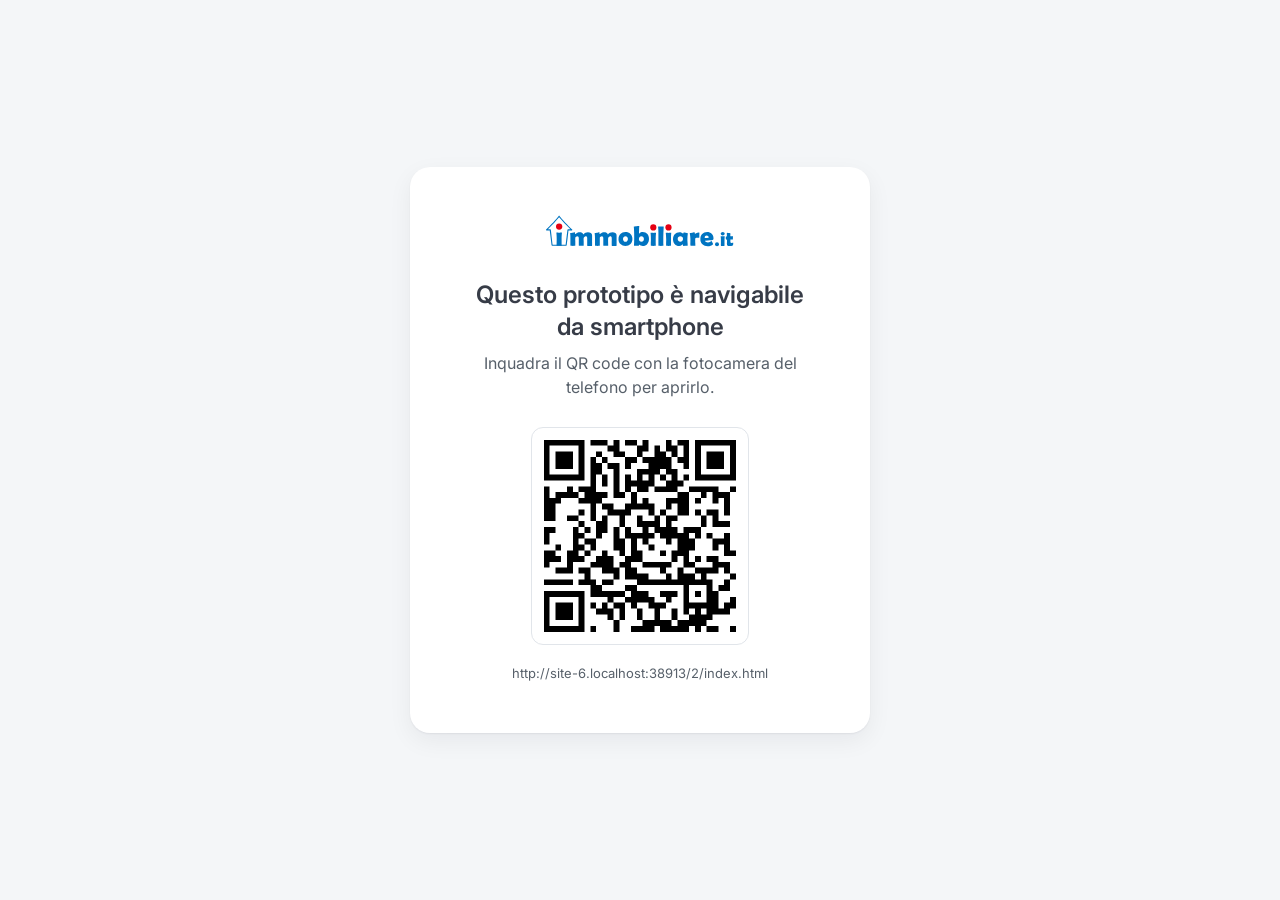
==== 2/index.html @ 8116d3d4 "Add files via upload" ====
<!DOCTYPE html>
<html lang="it">
<head>
<meta charset="utf-8">
<meta name="viewport" content="width=device-width, initial-scale=1, viewport-fit=cover">
<meta name="theme-color" content="#ffffff">
<title>Immobiliare.it · Prototipo entry point Mutui</title>
<link rel="preconnect" href="https://fonts.googleapis.com"><link rel="preconnect" href="https://fonts.gstatic.com" crossorigin>
<link href="https://fonts.googleapis.com/css2?family=Inter:wght@400;500;600&display=swap" rel="stylesheet">
<link rel="stylesheet" href="../style.css">
</head>
<body>

<section class="desktop-only" aria-label="Apri da smartphone">
  <div class="desk-card">
    <img src="../assets/logo.svg" alt="immobiliare.it" class="desk-logo">
    <h1>Questo prototipo è navigabile da smartphone</h1>
    <p>Inquadra il QR code con la fotocamera del telefono per aprirlo.</p>
    <div id="qr" class="qr" aria-hidden="true"></div>
    <p class="desk-url" id="deskUrl"></p>
  </div>
</section>

<div class="app" id="app">
  <header class="site-header">
    <span class="ic24 hd-back"><svg viewBox="0 0 24 24" fill="none"><path fill-rule="evenodd" clip-rule="evenodd" d="M4.234 11.456a.75.75 0 0 0-.001 1.087l6.996 6.747a.75.75 0 1 0 1.042-1.08L6.608 12.75H19.25a.75.75 0 0 0 0-1.5H6.608l5.663-5.46a.75.75 0 1 0-1.042-1.08l-6.995 6.746z" fill="#373C47"/></svg></span>
    <img class="hd-logo" src="../assets/logo.svg" alt="immobiliare.it">
    <span class="hd-avatar"><svg viewBox="0 0 40 40" fill="none"><circle cx="20" cy="20" r="19.5" stroke="#D5D7DD"/><circle cx="20" cy="20" r="16" fill="#fff"/><path fill-rule="evenodd" clip-rule="evenodd" d="M20 3.333C10.567 3.333 3.333 10.567 3.333 20c0 4.35 1.537 8.231 4.118 11.15C10.468 34.566 14.915 36.666 20 36.666c5.07 0 9.503-2.088 12.521-5.483 2.595-2.927 4.145-6.82 4.145-11.183C36.666 10.567 29.433 3.333 20 3.333zM8.7 28.733c2.416-3.452 7.105-5.4 11.3-5.4s8.883 1.946 11.3 5.401c-2.55 3.343-6.594 5.432-11.3 5.432-4.707 0-8.752-2.089-11.3-5.433zm5.066-13.317a6.25 6.25 0 1 1 12.5 0 6.25 6.25 0 0 1-12.5 0z" fill="#9FA5B6"/></svg></span>
  </header>

  <div class="sticky-bar" id="stickyBar" aria-hidden="true">
    <div class="st-info">
      <div class="st-price">€ 250.000</div>
      <div class="st-feat"><span class="ic16"><svg viewBox="0 0 16 16" fill="none"><path fill-rule="evenodd" d="M3.1 2.6C2.6 2.6 2.2 2.8 1.8 3.2C1.5 3.5 1.3 4 1.3 4.5V11.5C1.3 11.7 1.3 11.9 1.4 12.2C1.5 12.4 1.6 12.6 1.8 12.7C2 12.9 2.2 13.1 2.4 13.1C2.6 13.2 2.9 13.3 3.1 13.3H12.8C13 13.3 13.3 13.2 13.5 13.1C13.7 13.1 13.9 12.9 14.1 12.7C14.2 12.6 14.4 12.4 14.5 12.2C14.6 11.9 14.6 11.7 14.6 11.5V7.8C14.6 7.3 14.4 6.8 14.1 6.5C13.7 6.1 13.3 6 12.8 6H11.3V4.5C11.3 4 11.1 3.5 10.7 3.2C10.4 2.8 9.9 2.6 9.4 2.6H3.1ZM2.3 4.5C2.3 4 2.7 3.6 3.1 3.6H9.4C9.9 3.6 10.3 4 10.3 4.5V6.5C10.3 6.7 10.5 7 10.8 7H12.8C13.2 7 13.6 7.3 13.6 7.8V11.5C13.6 11.9 13.2 12.3 12.8 12.3H11.3V9.6C11.3 9.5 11.2 9.4 11.1 9.3C11 9.2 10.9 9.1 10.8 9.1C10.7 9.1 10.5 9.2 10.4 9.3C10.3 9.4 10.3 9.5 10.3 9.6V12.3H3.1C2.7 12.3 2.3 11.9 2.3 11.5V4.5Z" fill="#373C47"/></svg></span>5<i></i><span class="ic16"><svg viewBox="0 0 16 16" fill="none"><path fill-rule="evenodd" d="M2 3.8C2 3.3 2.1 2.8 2.5 2.5C2.8 2.1 3.3 2 3.8 2H12.1C12.6 2 13.1 2.1 13.4 2.5C13.8 2.8 14 3.3 14 3.8V12.1C14 12.6 13.8 13.1 13.4 13.4C13.1 13.8 12.6 14 12.1 14H3.8C3.3 14 2.8 13.8 2.5 13.4C2.1 13.1 2 12.6 2 12.1V3.8ZM3.8 3C3.3 3 3 3.3 3 3.8V12.1C3 12.6 3.3 13 3.8 13H12.1C12.6 13 13 12.6 13 12.1V3.8C13 3.3 12.6 3 12.1 3H3.8ZM5 5.7V6.5C5 6.6 4.9 6.7 4.8 6.8C4.7 6.9 4.6 7 4.5 7C4.3 7 4.2 6.9 4.1 6.8C4 6.7 4 6.6 4 6.5V4.5C4 4.3 4 4.2 4.1 4.1C4.2 4 4.3 4 4.5 4H6.4C6.6 4 6.7 4 6.8 4.1C6.9 4.2 6.9 4.3 6.9 4.5C6.9 4.6 6.9 4.7 6.8 4.8C6.7 4.9 6.6 5 6.4 5H5.7L7.3 6.6C7.4 6.7 7.4 6.8 7.4 6.9C7.4 7.1 7.4 7.2 7.3 7.3C7.2 7.4 7.1 7.4 6.9 7.4C6.8 7.4 6.7 7.4 6.6 7.3L5 5.7ZM11 9.5V10.2L9.3 8.6L8.9 8.4L8.6 8.6L8.4 8.9L8.6 9.3L10.2 11H9.5C9.3 11 9.2 11 9.1 11.1C9 11.2 9 11.3 9 11.5C9 11.6 9 11.7 9.1 11.8C9.2 11.9 9.3 12 9.5 12H11.5C11.6 12 11.7 11.9 11.8 11.8C11.9 11.7 12 11.6 12 11.5V9.5C12 9.3 11.9 9.2 11.8 9.1C11.7 9 11.6 9 11.5 9C11.3 9 11.2 9 11.1 9.1C11 9.2 11 9.3 11 9.5Z" fill="#373C47"/></svg></span>140 m²</div>
    </div>
    <div class="sb-icons"><span class="ic24"><svg viewBox="0 0 24 24" fill="none"><path fill-rule="evenodd" clip-rule="evenodd" d="M17.769 2.404a1.75 1.75 0 0 1 2.46.015l1.352 1.352a1.75 1.75 0 0 1 .015 2.46l-9.81 10.043a.75.75 0 0 1-.536.226h-3a.75.75 0 0 1-.75-.75v-3a.75.75 0 0 1 .226-.537l10.043-9.809zm1.4 1.075a.25.25 0 0 0-.352-.002l-.647.632 1.72 1.721.633-.647a.25.25 0 0 0-.002-.352l-1.352-1.352zm-.326 3.424l-1.746-1.746L9 13.066V15h1.934l7.909-8.097z" fill="#0074C1"/><path d="M5.75 4.5c-.69 0-1.25.56-1.25 1.25v12.5c0 .69.56 1.25 1.25 1.25h12.5c.69 0 1.25-.56 1.25-1.25v-6.5a.75.75 0 0 1 1.5 0v6.5A2.75 2.75 0 0 1 18.25 21H5.75A2.75 2.75 0 0 1 3 18.25V5.75A2.75 2.75 0 0 1 5.75 3h6.5a.75.75 0 0 1 0 1.5h-6.5z" fill="#0074C1"/></svg></span><span class="ic24"><svg viewBox="0 0 24 24" fill="none"><path d="M12.53 2.22a.75.75 0 0 0-1.06 0l-2.25 2.25a.75.75 0 0 0 1.06 1.06l.97-.97v10.69a.75.75 0 0 0 1.5 0V4.56l.97.97a.75.75 0 1 0 1.06-1.06l-2.25-2.25z" fill="#0074C1"/><path d="M5.5 10.25c0-.69.56-1.25 1.25-1.25h1.5a.75.75 0 0 0 0-1.5h-1.5A2.75 2.75 0 0 0 4 10.25v9A2.75 2.75 0 0 0 6.75 22h10.5A2.75 2.75 0 0 0 20 19.25v-9a2.75 2.75 0 0 0-2.75-2.75h-1.5a.75.75 0 0 0 0 1.5h1.5c.69 0 1.25.56 1.25 1.25v9c0 .69-.56 1.25-1.25 1.25H6.75c-.69 0-1.25-.56-1.25-1.25v-9z" fill="#0074C1"/></svg></span><span class="ic24"><svg viewBox="0 0 24 24" fill="none"><path d="M8.25 2a.75.75 0 0 0 0 1.5h7.5a.75.75 0 0 0 0-1.5h-7.5zm1.184 6.003a.75.75 0 0 1 .813.681l.75 8.5a.75.75 0 1 1-1.494.132l-.75-8.5a.75.75 0 0 1 .681-.813zm4.069.681a.75.75 0 1 1 1.494.132l-.75 8.5a.75.75 0 0 1-1.494-.132l.75-8.5z" fill="#0074C1"/><path fill-rule="evenodd" clip-rule="evenodd" d="M3 5.25a.75.75 0 0 1 .75-.75h16.5a.75.75 0 0 1 0 1.5h-1.071l-1.253 12.524A2.75 2.75 0 0 1 15.19 21H8.81a2.75 2.75 0 0 1-2.736-2.476L4.82 6H3.75A.75.75 0 0 1 3 5.25zM6.329 6H17.67l-1.237 12.374a1.25 1.25 0 0 1-1.243 1.126H8.81a1.25 1.25 0 0 1-1.244-1.126L6.329 6z" fill="#0074C1"/></svg></span><span class="ic24"><svg viewBox="0 0 24 24" fill="none"><path fill-rule="evenodd" clip-rule="evenodd" d="M15.74 2.61c1.974-.45 4.173.112 5.497 2.244 1.623 2.614 1.198 9.608-8.81 16.513a.75.75 0 0 1-.855 0C1.59 14.478 1.142 7.502 2.751 4.873c1.188-2.168 3.416-2.707 5.4-2.264 1.48.33 2.923 1.22 3.844 2.487.894-1.26 2.284-2.153 3.745-2.486zM12 19.834c9.322-6.617 8.929-12.634 7.963-14.19-.93-1.497-2.43-1.906-3.89-1.573-1.5.34-2.86 1.449-3.366 2.867a.75.75 0 0 1-1.413 0c-.5-1.404-1.921-2.521-3.47-2.866-1.517-.339-2.98.088-3.765 1.535l-.022.038C3.07 7.2 2.678 13.218 12 19.836" fill="#E50013"/></svg></span></div>
  </div>

  <main class="page" id="page"><div class="cat"><div class="c10"><div id="GALLERY" class="gal-mount"><div class="gallery" id="gallery">
  <div class="g-track" id="gTrack">
    <div class="g-slide promo" data-i="5"><img src="../assets/2-3.jpg" alt=""></div>
    <div class="g-slide" data-i="0"><img src="../assets/1.jpg" alt="Foto 1"></div>
    <div class="g-slide" data-i="1"><img src="../assets/2.jpg" alt="Foto 2"></div>
    <div class="g-slide" data-i="2"><img src="../assets/1-1.jpg" alt="Foto 3"></div>
    <div class="g-slide" data-i="3"><img src="../assets/2-1.jpg" alt="Foto 4"></div>
    <div class="g-slide" data-i="4"><img src="../assets/2-2.jpg" alt="Foto 5"></div>
    <div class="g-slide promo" data-i="5"><img src="../assets/2-3.jpg" alt="Mutuo">
      <div class="promo-card"><span class="pc-top"><span class="ic24"><svg viewBox="0 0 16 16" fill="none" stroke="#fff" stroke-width="1.3" stroke-linecap="round" stroke-linejoin="round"><path d="M12 1.3H4C3.2 1.3 2.6 1.9 2.6 2.6V13.3C2.6 14 3.2 14.6 4 14.6H12C12.7 14.6 13.3 14 13.3 13.3V2.6C13.3 1.9 12.7 1.3 12 1.3Z"/><path d="M5.3 4H10.6M10.6 9.3V11.9M10.6 6.6H10.6M8 6.6H8M5.3 6.6H5.3M8 9.3H8M5.3 9.3H5.3M8 12H8M5.3 12H5.3"/></svg></span>Mutuo</span><strong>848€/mese</strong><small>Con il 20% di anticipo</small><a class="pc-btn" href="#" data-link>Approfondisci</a></div></div>
    <div class="g-slide" data-i="0"><img src="../assets/1.jpg" alt=""></div>
  </div>
</div>
<div class="g-overlay" id="gOverlay">
  <div class="g-count">
    <button class="ic24" id="gPrev" aria-label="Foto precedente"><svg viewBox="0 0 24 24" fill="none"><path d="M15.53 18.53a.75.75 0 0 0 0-1.06L10.06 12l5.47-5.47a.75.75 0 0 0-1.06-1.06l-6 6a.75.75 0 0 0 0 1.06l6 6a.75.75 0 0 0 1.06 0z" fill="#fff"/></svg></button>
    <span id="gCount">1 di 5</span>
    <button class="ic24" id="gNext" aria-label="Foto successiva"><svg viewBox="0 0 24 24" fill="none"><path d="M8.47 18.53a.75.75 0 0 1 0-1.06L13.94 12 8.47 6.53a.75.75 0 0 1 1.06-1.06l6 6a.75.75 0 0 1 0 1.06l-6 6a.75.75 0 0 1-1.06 0z" fill="#fff"/></svg></button>
  </div>
  <div class="g-actions"><span class="g-circ"><svg viewBox="0 0 24 24" fill="none"><path fill-rule="evenodd" clip-rule="evenodd" d="M17.769 2.404a1.75 1.75 0 0 1 2.46.015l1.352 1.352a1.75 1.75 0 0 1 .015 2.46l-9.81 10.043a.75.75 0 0 1-.536.226h-3a.75.75 0 0 1-.75-.75v-3a.75.75 0 0 1 .226-.537l10.043-9.809zm1.4 1.075a.25.25 0 0 0-.352-.002l-.647.632 1.72 1.721.633-.647a.25.25 0 0 0-.002-.352l-1.352-1.352zm-.326 3.424l-1.746-1.746L9 13.066V15h1.934l7.909-8.097z" fill="#0074C1"/><path d="M5.75 4.5c-.69 0-1.25.56-1.25 1.25v12.5c0 .69.56 1.25 1.25 1.25h12.5c.69 0 1.25-.56 1.25-1.25v-6.5a.75.75 0 0 1 1.5 0v6.5A2.75 2.75 0 0 1 18.25 21H5.75A2.75 2.75 0 0 1 3 18.25V5.75A2.75 2.75 0 0 1 5.75 3h6.5a.75.75 0 0 1 0 1.5h-6.5z" fill="#0074C1"/></svg></span><span class="g-circ"><svg viewBox="0 0 24 24" fill="none"><path d="M12.53 2.22a.75.75 0 0 0-1.06 0l-2.25 2.25a.75.75 0 0 0 1.06 1.06l.97-.97v10.69a.75.75 0 0 0 1.5 0V4.56l.97.97a.75.75 0 1 0 1.06-1.06l-2.25-2.25z" fill="#0074C1"/><path d="M5.5 10.25c0-.69.56-1.25 1.25-1.25h1.5a.75.75 0 0 0 0-1.5h-1.5A2.75 2.75 0 0 0 4 10.25v9A2.75 2.75 0 0 0 6.75 22h10.5A2.75 2.75 0 0 0 20 19.25v-9a2.75 2.75 0 0 0-2.75-2.75h-1.5a.75.75 0 0 0 0 1.5h1.5c.69 0 1.25.56 1.25 1.25v9c0 .69-.56 1.25-1.25 1.25H6.75c-.69 0-1.25-.56-1.25-1.25v-9z" fill="#0074C1"/></svg></span><span class="g-circ"><svg viewBox="0 0 24 24" fill="none"><path d="M8.25 2a.75.75 0 0 0 0 1.5h7.5a.75.75 0 0 0 0-1.5h-7.5zm1.184 6.003a.75.75 0 0 1 .813.681l.75 8.5a.75.75 0 1 1-1.494.132l-.75-8.5a.75.75 0 0 1 .681-.813zm4.069.681a.75.75 0 1 1 1.494.132l-.75 8.5a.75.75 0 0 1-1.494-.132l.75-8.5z" fill="#0074C1"/><path fill-rule="evenodd" clip-rule="evenodd" d="M3 5.25a.75.75 0 0 1 .75-.75h16.5a.75.75 0 0 1 0 1.5h-1.071l-1.253 12.524A2.75 2.75 0 0 1 15.19 21H8.81a2.75 2.75 0 0 1-2.736-2.476L4.82 6H3.75A.75.75 0 0 1 3 5.25zM6.329 6H17.67l-1.237 12.374a1.25 1.25 0 0 1-1.243 1.126H8.81a1.25 1.25 0 0 1-1.244-1.126L6.329 6z" fill="#0074C1"/></svg></span><span class="g-circ"><svg viewBox="0 0 24 24" fill="none"><path fill-rule="evenodd" clip-rule="evenodd" d="M15.74 2.61c1.974-.45 4.173.112 5.497 2.244 1.623 2.614 1.198 9.608-8.81 16.513a.75.75 0 0 1-.855 0C1.59 14.478 1.142 7.502 2.751 4.873c1.188-2.168 3.416-2.707 5.4-2.264 1.48.33 2.923 1.22 3.844 2.487.894-1.26 2.284-2.153 3.745-2.486zM12 19.834c9.322-6.617 8.929-12.634 7.963-14.19-.93-1.497-2.43-1.906-3.89-1.573-1.5.34-2.86 1.449-3.366 2.867a.75.75 0 0 1-1.413 0c-.5-1.404-1.921-2.521-3.47-2.866-1.517-.339-2.98.088-3.765 1.535l-.022.038C3.07 7.2 2.678 13.218 12 19.836" fill="#E50013"/></svg></span></div>
</div>
<div class="g-badges" id="gBadges">
  <button class="g-pill g-vedi" data-open-gallery aria-label="Vedi foto"><span class="ic16"><svg viewBox="0 0 16 16" fill="none"><path d="M5.5 2a.5.5 0 0 0 0 1h6A1.5 1.5 0 0 1 13 4.5v6a.5.5 0 0 0 1 0v-6A2.5 2.5 0 0 0 11.5 2h-6z" fill="#fff"/><path fill-rule="evenodd" clip-rule="evenodd" d="M7.333 7.167a1.5 1.5 0 1 1 3 0 1.5 1.5 0 0 1-3 0zm1.5-.5a.5.5 0 1 0 0 1 .5.5 0 0 0 0-1z" fill="#fff"/><path fill-rule="evenodd" clip-rule="evenodd" d="M3.833 4A1.833 1.833 0 0 0 2 5.833v6.334C2 13.179 2.82 14 3.833 14h6.334C11.179 14 12 13.18 12 12.167V5.833A1.833 1.833 0 0 0 10.167 4H3.833zM3 5.833C3 5.373 3.373 5 3.833 5h6.334c.46 0 .833.373.833.833v5.907l-.636-.89a1.17 1.17 0 0 0-1.774-.147l-.097.096-.683.586a.17.17 0 0 1-.227-.009L5.825 9.618a1.17 1.17 0 0 0-1.65 0L3 10.793V5.833zm.001 6.372a.833.833 0 0 0 .832.795h6.334a.8.8 0 0 0 .422-.115l-1.038-1.454a.17.17 0 0 0-.254-.021l-.11.11-.028.027-.698.598a1.17 1.17 0 0 1-1.584-.061L5.118 10.325a.17.17 0 0 0-.236 0L3.02 12.187l-.019.018z" fill="#fff"/></svg></span>Vedi foto</button>
  <span class="g-pill g-num" id="gNum">1/5</span>
</div>
</div><div class="cf"><i class="c0" data-open-gallery role="button" aria-label="Apri galleria"><svg viewBox="0 0 56 56" fill="none"><path d="M4 11C4 6.5 7.5 3 12 3H44C48.4 3 52 6.5 52 11V43C52 47.4 48.4 51 44 51H12C7.5 51 4 47.4 4 43V11Z" fill="#fff"/><path fill-rule="evenodd" d="M23.6 16.5C23.3 16.5 23.1 16.5 23 16.7C22.8 16.9 22.7 17.1 22.7 17.3C22.7 17.6 22.8 17.8 23 17.9C23.1 18.1 23.3 18.2 23.6 18.2H34.1C34.8 18.2 35.4 18.5 35.9 19C36.4 19.5 36.7 20.1 36.7 20.8V31.3C36.7 31.6 36.8 31.8 37 31.9C37.1 32.1 37.3 32.2 37.6 32.2C37.8 32.2 38 32.1 38.2 31.9C38.4 31.8 38.5 31.6 38.5 31.3V20.8C38.5 19.7 38 18.6 37.2 17.7C36.3 16.9 35.2 16.5 34.1 16.5H23.6Z" fill="#0074C1"/><path fill-rule="evenodd" d="M26.8 25.5C26.8 24.8 27.1 24.1 27.6 23.6C28 23.1 28.7 22.9 29.4 22.9C30.1 22.9 30.8 23.1 31.3 23.6C31.8 24.1 32 24.8 32 25.5C32 26.2 31.8 26.9 31.3 27.3C30.8 27.8 30.1 28.1 29.4 28.1C28.7 28.1 28 27.8 27.6 27.3C27.1 26.9 26.8 26.2 26.8 25.5ZM29.4 24.6C29.2 24.6 29 24.7 28.8 24.9C28.6 25 28.5 25.3 28.5 25.5C28.5 25.7 28.6 25.9 28.8 26.1C29 26.3 29.2 26.4 29.4 26.4C29.6 26.4 29.9 26.3 30 26.1C30.2 25.9 30.3 25.7 30.3 25.5C30.3 25.3 30.2 25 30 24.9C29.9 24.7 29.6 24.6 29.4 24.6Z" fill="#0074C1"/><path fill-rule="evenodd" d="M20.7 20C19.8 20 19 20.3 18.4 20.9C17.8 21.5 17.5 22.3 17.5 23.2V34.2C17.5 35.1 17.8 35.9 18.4 36.5C19 37.1 19.8 37.5 20.7 37.5H31.7C32.6 37.5 33.4 37.1 34 36.5C34.6 35.9 35 35.1 35 34.2V23.2C35 22.7 34.9 22.3 34.7 21.9C34.5 21.5 34.3 21.2 34 20.9C33.7 20.6 33.4 20.4 33 20.2C32.6 20 32.2 20 31.7 20H20.7ZM19.2 23.2C19.2 22.4 19.9 21.7 20.7 21.7H31.7C32.5 21.7 33.2 22.4 33.2 23.2V33.5L32.1 31.9C31.9 31.7 31.7 31.5 31.4 31.3C31.2 31.2 30.9 31.1 30.6 31.1C30.3 31.1 30 31.1 29.7 31.2C29.4 31.3 29.2 31.5 29 31.7L28.8 31.8L27.6 32.9C27.6 32.9 27.5 32.9 27.4 32.9C27.3 32.9 27.3 32.9 27.2 32.9L24.1 29.8C23.8 29.4 23.2 29.2 22.7 29.2C22.2 29.2 21.6 29.4 21.3 29.8L19.2 31.8V23.2ZM19.2 34.3C19.2 34.7 19.4 35 19.7 35.3C19.9 35.6 20.3 35.7 20.7 35.7H31.7C32 35.7 32.3 35.6 32.5 35.5L30.7 33L30.5 32.8C30.4 32.8 30.4 32.8 30.3 32.9L30 33.1L28.8 34.2C28.4 34.5 27.9 34.7 27.3 34.7C26.8 34.7 26.3 34.5 26 34.1L22.9 31L22.7 30.9L22.5 31L19.2 34.3Z" fill="#0074C1"/></svg></i><i class="c0"><svg viewBox="0 0 56 56" fill="none"><path d="M4 11C4 6.5 7.5 3 12 3H44C48.4 3 52 6.5 52 11V43C52 47.4 48.4 51 44 51H12C7.5 51 4 47.4 4 43V11Z" fill="#fff"/><path fill-rule="evenodd" d="M19.5 17.6C18.6 17.6 17.8 18 17.2 18.6C16.6 19.2 16.3 20 16.3 20.8V33.1C16.3 33.5 16.4 33.9 16.5 34.3C16.7 34.7 16.9 35 17.2 35.3C17.5 35.6 17.9 35.9 18.3 36C18.7 36.2 19.1 36.3 19.5 36.3H36.4C36.8 36.3 37.2 36.2 37.6 36C38 35.9 38.4 35.6 38.7 35.3C39 35 39.2 34.7 39.4 34.3C39.5 33.9 39.6 33.5 39.6 33.1V26.7C39.6 25.8 39.3 25 38.7 24.4C38.1 23.8 37.3 23.5 36.4 23.5H33.8V20.8C33.8 20 33.4 19.2 32.8 18.6C32.2 18 31.4 17.6 30.6 17.6H19.5ZM18 20.8C18 20 18.7 19.4 19.5 19.4H30.6C31.4 19.4 32 20 32 20.8V24.3C32 24.8 32.4 25.2 32.9 25.2H36.4C37.2 25.2 37.9 25.9 37.9 26.7V33.1C37.9 33.9 37.2 34.5 36.4 34.5H33.8V29.9C33.8 29.6 33.7 29.4 33.5 29.2C33.4 29.1 33.1 29 32.9 29C32.7 29 32.5 29.1 32.3 29.2C32.1 29.4 32 29.6 32 29.9V34.5H19.5C18.7 34.5 18 33.9 18 33.1V20.8Z" fill="#0074C1"/></svg></i><i class="c0"><svg viewBox="0 0 56 56" fill="none"><path d="M4 11C4 6.5 7.5 3 12 3H44C48.4 3 52 6.5 52 11V43C52 47.4 48.4 51 44 51H12C7.5 51 4 47.4 4 43V11Z" fill="#fff"/><path fill-rule="evenodd" d="M16.3 27C16.3 21.6 21.7 17.6 27.9 17.6C28.5 17.6 29 17.6 29.5 17.7C29.7 17.7 29.9 17.8 30.1 18C30.2 18.2 30.3 18.4 30.3 18.7C30.3 18.9 30.1 19.1 30 19.3C29.8 19.4 29.5 19.5 29.3 19.4C28.9 19.4 28.4 19.4 28 19.4C22.3 19.4 18 22.9 18 27C18 31 22.3 34.5 28 34.5C33.6 34.5 37.9 31 37.9 27C37.9 24.9 36.8 23 34.9 21.6V23.7C34.9 24 34.9 24.2 34.7 24.4C34.5 24.5 34.3 24.6 34.1 24.6C33.8 24.6 33.6 24.5 33.5 24.4C33.3 24.2 33.2 24 33.2 23.7V19.7C33.2 19.4 33.3 19.2 33.5 19C33.6 18.9 33.8 18.8 34.1 18.8H38.2C38.4 18.8 38.6 18.9 38.8 19C38.9 19.2 39 19.4 39 19.7C39 19.9 38.9 20.1 38.8 20.3C38.6 20.4 38.4 20.5 38.2 20.5H36.4C38.4 22.2 39.6 24.4 39.6 27C39.6 32.3 34.2 36.3 27.9 36.3C21.7 36.3 16.3 32.3 16.3 27Z" fill="#0074C1"/><path fill-rule="evenodd" d="M24.5 27C24.5 26 24.8 25.1 25.5 24.5C26.1 23.8 27 23.5 28 23.5C28.9 23.5 29.8 23.8 30.4 24.5C31.1 25.1 31.5 26 31.5 27C31.5 27.9 31.1 28.8 30.4 29.4C29.8 30.1 28.9 30.5 28 30.5C27 30.5 26.1 30.1 25.5 29.4C24.8 28.8 24.5 27.9 24.5 27ZM28 25.2C27.5 25.2 27 25.4 26.7 25.7C26.4 26 26.2 26.5 26.2 27C26.2 27.4 26.4 27.9 26.7 28.2C27 28.5 27.5 28.7 28 28.7C28.4 28.7 28.9 28.5 29.2 28.2C29.5 27.9 29.7 27.4 29.7 27C29.7 26.5 29.5 26 29.2 25.7C28.9 25.4 28.4 25.2 28 25.2Z" fill="#0074C1"/></svg></i><i class="c0"><svg viewBox="0 0 56 56" fill="none"><path d="M4 11C4 6.5 7.5 3 12 3H44C48.4 3 52 6.5 52 11V43C52 47.4 48.4 51 44 51H12C7.5 51 4 47.4 4 43V11Z" fill="#fff"/><path fill-rule="evenodd" d="M19.5 19.4C18.6 19.4 17.8 19.7 17.2 20.3C16.6 20.9 16.3 21.7 16.3 22.6V31.9C16.3 32.8 16.6 33.6 17.2 34.2C17.8 34.8 18.6 35.1 19.5 35.1H28.8C29.7 35.1 30.5 34.8 31.1 34.2C31.7 33.6 32 32.8 32 31.9V31.6L37.1 32.7C37.4 32.8 37.7 32.8 38 32.7C38.3 32.7 38.6 32.5 38.8 32.3C39.1 32.1 39.3 31.9 39.4 31.6C39.5 31.3 39.6 31 39.6 30.7V23.5C39.6 23.2 39.5 22.9 39.4 22.6C39.3 22.3 39.1 22.1 38.8 21.9C38.6 21.7 38.3 21.6 38 21.5C37.7 21.5 37.3 21.5 37 21.5L32 22.9V22.6C32 21.7 31.7 20.9 31.1 20.3C30.5 19.7 29.7 19.4 28.8 19.4H19.5ZM32 24.9V29.5C32 29.7 32.1 29.8 32.3 29.8L37.5 31L37.8 31L37.9 30.7V23.5L37.8 23.3L37.5 23.2L32.2 24.6L32 24.9ZM30.3 22.6C30.3 21.8 29.6 21.1 28.8 21.1H19.5C18.7 21.1 18 21.8 18 22.6V31.9C18 32.7 18.7 33.4 19.5 33.4H28.8C29.6 33.4 30.3 32.7 30.3 31.9V22.6Z" fill="#0074C1"/></svg></i><div id="n750_2903" class="ce" data-scroll-calc role="button"><div class="cc"><span class="calc-ico"><svg viewBox="0 0 24 24" fill="none" stroke="#0074C1" stroke-width="1.8" stroke-linecap="round" stroke-linejoin="round"><rect x="4" y="2" width="16" height="20" rx="2"/><path d="M8 6h8M16 14v4M16 10h.01M12 10h.01M8 10h.01M12 14h.01M8 14h.01M12 18h.01M8 18h.01"/></svg></span><i class="c1"><svg viewBox="0 0 18 22" fill="none"><path d="M0.8 2.9V18.6C0.8 19.8 1.7 20.8 2.9 20.8H14.3C15.5 20.8 16.5 19.8 16.5 18.6V2.9C16.5 1.7 15.5 0.8 14.3 0.8H2.9C1.7 0.8 0.8 1.7 0.8 2.9Z" stroke="#0074C1" stroke-width="1.6" stroke-linecap="round" stroke-linejoin="round"/></svg></i><i class="c2"><svg viewBox="0 0 3 3" fill="none"><circle cx="1.1" cy="1.05" r="1.05" fill="#0074C1"/></svg></i><i class="c3"><svg viewBox="0 0 3 3" fill="none"><circle cx="1.1" cy="1.05" r="1.05" fill="#0074C1"/></svg></i><i class="c4"><svg viewBox="0 0 3 3" fill="none"><circle cx="1.1" cy="1.05" r="1.05" fill="#0074C1"/></svg></i><i class="c5"><svg viewBox="0 0 3 3" fill="none"><circle cx="1.1" cy="1.05" r="1.05" fill="#0074C1"/></svg></i><i class="c6"><svg viewBox="0 0 3 3" fill="none"><circle cx="1.1" cy="1.05" r="1.05" fill="#0074C1"/></svg></i><i class="c7"><svg viewBox="0 0 3 3" fill="none"><circle cx="1.1" cy="1.05" r="1.05" fill="#0074C1"/></svg></i><i class="c8"><svg viewBox="0 0 3 3" fill="none"><circle cx="1.1" cy="1.05" r="1.05" fill="#0074C1"/></svg></i><i class="c9"><svg viewBox="0 0 3 3" fill="none"><circle cx="1.1" cy="1.05" r="1.05" fill="#0074C1"/></svg></i><i class="ca"><svg viewBox="0 0 3 3" fill="none"><circle cx="1.1" cy="1.05" r="1.05" fill="#0074C1"/></svg></i><i class="cb"><svg viewBox="0 0 18 2" fill="none" style="overflow:visible"><path d="M0.8 0.8H16.2" stroke="#0074C1" stroke-width="1.6" stroke-linecap="round"/></svg></i></div><p class="cd">Mutuo</p></div></div><div class="c10"><div class="ch"><div class="cl"><i class="c0"><svg viewBox="0 0 48 48" fill="none"><path d="M5.2 47.5H32L14 9.5L0 18.3V40C0 43.4 2.1 46.3 5.2 47.5Z" fill="#BEDBA5"/><path d="M45 1.7L18 17.9L33.9 47.9H40C44.4 47.9 48 44.4 48 39.9V7.9C48 5.4 46.8 3.2 45 1.7Z" fill="#FDF9EF"/><path d="M0 18.9L13.5 10.5L3.4 1.5H3.3C1.3 2.9 0 5.3 0 8V18.9Z" fill="#CCE5FF"/><path d="M10 2L19 16.5L44.5 2V1.3C43.2 0.5 41.6 0 40 0H8.5L10 2Z" fill="#CCE5FF"/><path d="M6.7 0.1C4.3 0.4 2.2 1.9 1 3.9L26.5 47H34.5L16.6 16.8L42.5 1V0.3C41.7 0.1 40.8 0 40 0H31.1L13.1 10.9L6.7 0.1Z" fill="#FFE8A9"/><path fill-rule="evenodd" d="M31.5 25.3C32.4 24 33 22.4 33 20.7C33 15.9 28.9 12 23.9 12C19 12 15 15.9 15 20.7C15 22.4 15.5 24 16.4 25.3L16.6 25.7L23.9 36L31.3 25.7L31.5 25.3Z" fill="#0074C1"/><path fill-rule="evenodd" d="M27.8 20.7C27.8 22.7 26.1 24.4 24 24.4C21.8 24.4 20.1 22.7 20.1 20.7C20.1 18.6 21.8 16.9 24 16.9C26.1 16.9 27.8 18.6 27.8 20.7Z" fill="#fff"/><path fill-rule="evenodd" d="M40 1H8C4.1 1 1 4.1 1 8V40C1 43.8 4.1 47 8 47H40C43.8 47 47 43.8 47 40V8C47 4.1 43.8 1 40 1ZM8 0C3.5 0 0 3.5 0 8V40C0 44.4 3.5 48 8 48H40C44.4 48 48 44.4 48 40V8C48 3.5 44.4 0 40 0H8Z" fill="#D9D9D9"/></svg></i><div class="ck"><div class="ch"><p class="cg">Appartamento via Luigi Bertelli 18, Talenti - Monte Sacro, Roma</p></div><div class="cj"><p class="ci">Roma</p><p class="ci">•</p><p class="ci">Talenti - Monte Sacro</p><p class="ci">•</p><p class="ci">Via Luigi Bertelli, 18</p></div></div></div><div class="cu"><div class="cn"><p class="cm">€ 250.000</p></div><div class="ct"><a id="n750_2953" class="cs" data-link style="margin-top:2px"><p style="font-size:14px;font-weight:500;line-height:24px;color:#0074c1;text-decoration:underline;white-space:pre;">Mutuo · 848€/mese</p></a></div></div></div><div class="cz"><div class="cy"><i class="cv"><svg viewBox="0 0 16 16" fill="none"><path fill-rule="evenodd" d="M3.1 2.6C2.6 2.6 2.2 2.8 1.8 3.2C1.5 3.5 1.3 4 1.3 4.5V11.5C1.3 11.7 1.3 11.9 1.4 12.2C1.5 12.4 1.6 12.6 1.8 12.7C2 12.9 2.2 13.1 2.4 13.1C2.6 13.2 2.9 13.3 3.1 13.3H12.8C13 13.3 13.3 13.2 13.5 13.1C13.7 13.1 13.9 12.9 14.1 12.7C14.2 12.6 14.4 12.4 14.5 12.2C14.6 11.9 14.6 11.7 14.6 11.5V7.8C14.6 7.3 14.4 6.8 14.1 6.5C13.7 6.1 13.3 6 12.8 6H11.3V4.5C11.3 4 11.1 3.5 10.7 3.2C10.4 2.8 9.9 2.6 9.4 2.6H3.1ZM2.3 4.5C2.3 4 2.7 3.6 3.1 3.6H9.4C9.9 3.6 10.3 4 10.3 4.5V6.5C10.3 6.7 10.5 7 10.8 7H12.8C13.2 7 13.6 7.3 13.6 7.8V11.5C13.6 11.9 13.2 12.3 12.8 12.3H11.3V9.6C11.3 9.5 11.2 9.4 11.1 9.3C11 9.2 10.9 9.1 10.8 9.1C10.7 9.1 10.5 9.2 10.4 9.3C10.3 9.4 10.3 9.5 10.3 9.6V12.3H3.1C2.7 12.3 2.3 11.9 2.3 11.5V4.5Z" fill="#373C47"/></svg></i><div class="cx"><p class="cw">5</p></div></div><div class="cy"><i class="cv"><svg viewBox="0 0 16 16" fill="none"><path fill-rule="evenodd" d="M2 3.8C2 3.3 2.1 2.8 2.5 2.5C2.8 2.1 3.3 2 3.8 2H12.1C12.6 2 13.1 2.1 13.4 2.5C13.8 2.8 14 3.3 14 3.8V12.1C14 12.6 13.8 13.1 13.4 13.4C13.1 13.8 12.6 14 12.1 14H3.8C3.3 14 2.8 13.8 2.5 13.4C2.1 13.1 2 12.6 2 12.1V3.8ZM3.8 3C3.3 3 3 3.3 3 3.8V12.1C3 12.6 3.3 13 3.8 13H12.1C12.6 13 13 12.6 13 12.1V3.8C13 3.3 12.6 3 12.1 3H3.8ZM5 5.7V6.5C5 6.6 4.9 6.7 4.8 6.8C4.7 6.9 4.6 7 4.5 7C4.3 7 4.2 6.9 4.1 6.8C4 6.7 4 6.6 4 6.5V4.5C4 4.3 4 4.2 4.1 4.1C4.2 4 4.3 4 4.5 4H6.4C6.6 4 6.7 4 6.8 4.1C6.9 4.2 6.9 4.3 6.9 4.5C6.9 4.6 6.9 4.7 6.8 4.8C6.7 4.9 6.6 5 6.4 5H5.7L7.3 6.6C7.4 6.7 7.4 6.8 7.4 6.9C7.4 7.1 7.4 7.2 7.3 7.3C7.2 7.4 7.1 7.4 6.9 7.4C6.8 7.4 6.7 7.4 6.6 7.3L5 5.7ZM11 9.5V10.2L9.3 8.6L8.9 8.4L8.6 8.6L8.4 8.9L8.6 9.3L10.2 11H9.5C9.3 11 9.2 11 9.1 11.1C9 11.2 9 11.3 9 11.5C9 11.6 9 11.7 9.1 11.8C9.2 11.9 9.3 12 9.5 12H11.5C11.6 12 11.7 11.9 11.8 11.8C11.9 11.7 12 11.6 12 11.5V9.5C12 9.3 11.9 9.2 11.8 9.1C11.7 9 11.6 9 11.5 9C11.3 9 11.2 9 11.1 9.1C11 9.2 11 9.3 11 9.5Z" fill="#373C47"/></svg></i><div class="cx"><p class="cw">140 m²</p></div></div><div class="cy"><i class="cv"><svg viewBox="0 0 16 16" fill="none"><path fill-rule="evenodd" d="M3.6 3.5C3.6 3.2 3.7 2.9 3.9 2.7C4.1 2.5 4.3 2.3 4.6 2.3C4.9 2.3 5.2 2.3 5.4 2.5C5.6 2.6 5.8 2.8 5.9 3.1L5.3 4.2C5.3 4.3 5.3 4.4 5.3 4.5C5.3 4.6 5.4 4.7 5.4 4.8C5.5 4.9 5.6 4.9 5.7 4.9C5.8 5 5.9 4.9 6 4.9L8.2 3.9C8.3 3.9 8.3 3.8 8.4 3.7C8.4 3.6 8.5 3.5 8.4 3.4C8.4 3.3 8.4 3.2 8.3 3.1C8.3 3 8.2 3 8.1 3L6.8 2.7C6.6 2.2 6.3 1.8 5.9 1.6C5.4 1.3 4.9 1.2 4.4 1.3C3.9 1.4 3.4 1.7 3.1 2.1C2.8 2.5 2.6 2.9 2.6 3.5V7.6H1.8C1.7 7.6 1.5 7.7 1.4 7.8C1.3 7.9 1.3 8 1.3 8.1C1.3 8.2 1.3 8.4 1.4 8.5C1.5 8.6 1.7 8.6 1.8 8.6H2.6V10.1C2.6 10.7 2.8 11.3 3.1 11.7C3.4 12.2 3.8 12.6 4.3 12.9V14.1C4.3 14.2 4.3 14.4 4.4 14.5C4.5 14.6 4.7 14.6 4.8 14.6C4.9 14.6 5 14.6 5.1 14.5C5.2 14.4 5.3 14.2 5.3 14.1V13.2C5.4 13.3 5.6 13.3 5.8 13.3H10.1C10.3 13.3 10.5 13.3 10.6 13.2V14.1C10.6 14.2 10.7 14.4 10.8 14.5C10.9 14.6 11 14.6 11.1 14.6C11.2 14.6 11.4 14.6 11.5 14.5C11.6 14.4 11.6 14.2 11.6 14.1V12.9C12.1 12.6 12.5 12.2 12.8 11.7C13.1 11.3 13.3 10.7 13.3 10.1V8.6H14.1C14.2 8.6 14.4 8.6 14.5 8.5C14.6 8.4 14.6 8.2 14.6 8.1C14.6 8 14.6 7.9 14.5 7.8C14.4 7.7 14.2 7.6 14.1 7.6H3.6V3.5ZM12.3 8.6H3.6V10.1C3.6 10.7 3.8 11.2 4.3 11.6C4.7 12.1 5.2 12.3 5.8 12.3H10.1C10.7 12.3 11.2 12.1 11.6 11.6C12.1 11.2 12.3 10.7 12.3 10.1V8.6Z" fill="#373C47"/></svg></i><div class="cx"><p class="cw">2</p></div></div><div class="cy"><i class="cv"><svg viewBox="0 0 16 16" fill="none"><path fill-rule="evenodd" d="M2 2.8C2 2.3 2.3 2 2.8 2H4.8C5.2 2 5.6 2.3 5.6 2.8V4.3H7.5C7.9 4.3 8.3 4.7 8.3 5.1V7.3H10.1C10.6 7.3 11 7.7 11 8.1V10.3H13.1C13.6 10.3 14 10.7 14 11.1V13.1C14 13.6 13.6 14 13.1 14H2.8C2.3 14 2 13.6 2 13.1V2.8ZM3 3V13H13V11.3H10.8C10.3 11.3 10 10.9 10 10.5V8.3H8.1C7.7 8.3 7.3 7.9 7.3 7.5V5.3H5.5C5 5.3 4.6 4.9 4.6 4.5V3H3Z" fill="#373C47"/></svg></i><div class="cx"><p class="cw">R</p></div></div><div class="cy"><i class="cv"><svg viewBox="0 0 16 16" fill="none"><path fill-rule="evenodd" d="M10.5 10.2L10.8 10.3L11.1 10.2L12.2 9C12.3 8.8 12.3 8.6 12.2 8.4L11.9 8.3L11.6 8.4L11.2 8.8V6.4C11.2 6.1 11 6 10.8 6C10.6 6 10.4 6.1 10.4 6.4V8.8L10 8.4L9.7 8.3L9.4 8.4C9.3 8.6 9.3 8.8 9.4 9L10.5 10.2ZM4.8 6.1L5.1 6L5.4 6.1L6.5 7.2C6.7 7.4 6.7 7.7 6.5 7.8L6.2 8L5.9 7.8L5.5 7.4V9.9C5.5 10.1 5.3 10.3 5.1 10.3C4.9 10.3 4.7 10.1 4.7 9.9V7.4L4.3 7.8L4 8L3.7 7.8C3.6 7.6 3.6 7.4 3.7 7.2L4.8 6.1Z" fill="#373C47"/><path fill-rule="evenodd" d="M14 3.8V12.1C14 12.6 13.8 13.1 13.4 13.4C13.1 13.8 12.6 14 12.1 14H3.8C3.3 14 2.8 13.8 2.5 13.4C2.1 13.1 2 12.6 2 12.1V3.8C2 3.3 2.1 2.8 2.5 2.5C2.8 2.1 3.3 2 3.8 2H12.1C12.6 2 13.1 2.1 13.4 2.5C13.8 2.8 14 3.3 14 3.8ZM13 12.1V3.8C13 3.3 12.6 3 12.1 3H8.5V13H12.1C12.6 13 13 12.6 13 12.1ZM7.5 13V3H3.8C3.3 3 3 3.3 3 3.8V12.1C3 12.6 3.3 13 3.8 13H7.5Z" fill="#373C47"/></svg></i><div class="cx"><p class="cw">Sì</p></div></div><div class="cy"><i class="cv"><svg viewBox="0 0 16 16" fill="none"><path fill-rule="evenodd" d="M7.1 1.3C6.3 1.3 5.5 1.6 4.9 2.2C4.3 2.8 3.9 3.6 3.9 4.4V9.9H3.6V9.6C3.6 9.5 3.6 9.4 3.5 9.3C3.4 9.2 3.2 9.1 3.1 9.1C3 9.1 2.9 9.2 2.8 9.3C2.7 9.4 2.6 9.5 2.6 9.6V10.3L2.1 11.5C2 11.8 1.9 12 1.9 12.3C1.9 12.5 2 12.8 2.1 13L2.3 13.6C2.2 13.7 2.1 13.7 2 13.8C2 13.9 1.9 14 2 14.2C2 14.3 2 14.4 2.1 14.5C2.2 14.6 2.3 14.6 2.4 14.6H13.4C13.6 14.6 13.7 14.6 13.8 14.5C13.9 14.4 13.9 14.3 13.9 14.2C14 14 13.9 13.9 13.9 13.8C13.8 13.7 13.7 13.7 13.6 13.6L13.8 13C13.9 12.8 14 12.5 14 12.3C14 12 13.9 11.8 13.8 11.5L13.3 10.3V9.6C13.3 9.5 13.2 9.4 13.1 9.3C13 9.2 12.9 9.1 12.8 9.1C12.7 9.1 12.5 9.2 12.4 9.3C12.3 9.4 12.3 9.5 12.3 9.6V9.9H11.9V4.4C11.9 3.6 11.6 2.8 11 2.2C10.4 1.6 9.6 1.3 8.8 1.3H7.1ZM11.3 13.6H12.5L12.9 12.6C13 12.5 13 12.4 13 12.3C13 12.2 13 12 12.9 11.9L12.5 10.9H11.3V13.6ZM10.3 10.9V13.6H8.4V10.9H10.3ZM10.8 9.9H10.9V5.3H4.9V9.9H10.8ZM7.4 13.6H5.6V10.9H7.4V13.6ZM4.6 13.6V10.9H3.4L3 11.9C2.9 12 2.9 12.2 2.9 12.3C2.9 12.4 2.9 12.5 3 12.6L3.4 13.6H4.6ZM6.3 2.4C6.6 2.3 6.8 2.3 7.1 2.3H7.4V3.5L6.3 2.4ZM5.5 3C5.2 3.4 5 3.8 5 4.3H6.9L5.5 3ZM10.4 3C10.7 3.4 10.9 3.8 10.9 4.3H9L10.4 3ZM9.6 2.4L8.4 3.5V2.3H8.8C9.1 2.3 9.3 2.3 9.6 2.4Z" fill="#373C47"/></svg></i><div class="cx"><p class="cw">Balcone</p></div></div></div></div><div class="c1a"><div class="c19"><div class="c15"><i class="c11"><svg viewBox="0 0 24 24" fill="none"><path fill-rule="evenodd" d="M17.7 2.4C18 2 18.5 1.9 19 1.9C19.4 1.9 19.9 2 20.2 2.4L21.5 3.7C21.9 4 22 4.5 22 4.9C22 5.4 21.9 5.9 21.5 6.2L11.7 16.2L11.2 16.5H8.2C8 16.5 7.8 16.4 7.7 16.2C7.5 16.1 7.5 15.9 7.5 15.7V12.7L7.7 12.2L17.7 2.4ZM19.1 3.4H18.8L18.1 4.1L19.8 5.8L20.5 5.1V4.8L19.1 3.4ZM18.8 6.9L17 5.1L9 13V15H10.9L18.8 6.9Z" fill="#373C47"/><path fill-rule="evenodd" d="M5.7 4.5C5 4.5 4.5 5 4.5 5.7V18.2C4.5 18.9 5 19.5 5.7 19.5H18.2C18.9 19.5 19.5 18.9 19.5 18.2V11.7C19.5 11.5 19.5 11.3 19.7 11.2C19.8 11 20 11 20.2 11C20.4 11 20.6 11 20.7 11.2C20.9 11.3 21 11.5 21 11.7V18.2C21 18.9 20.7 19.6 20.1 20.1C19.6 20.7 18.9 21 18.2 21H5.7C5 21 4.3 20.7 3.8 20.1C3.2 19.6 3 18.9 3 18.2V5.7C3 5 3.2 4.3 3.8 3.8C4.3 3.2 5 3 5.7 3H12.2C12.4 3 12.6 3 12.7 3.2C12.9 3.3 13 3.5 13 3.7C13 3.9 12.9 4.1 12.7 4.2C12.6 4.4 12.4 4.5 12.2 4.5H5.7Z" fill="#373C47"/></svg></i><div class="c14"><div class="c13"><p class="c12">Nota</p></div></div></div><div class="c17"><p class="c16">aggiungi</p></div><div class="c18"></div></div></div><div class="c1z"><div id="n750_3007" class="c1y"><div class="c1b"></div><a id="n750_3009" class="c1m" data-link><div class="c1i"><div class="c1e"><div class="c1d"><b class="c1c"></b></div></div><div class="c1h"><p class="c1f">Quanto mutuo puoi ottenere?</p><p class="c1g">Simula importo e rata in 3 minuti</p></div></div><div class="c1l"><div class="c1k"><p class="c1j">FAI UNA SIMULAZIONE</p></div></div></a><div class="c1x"><div class="c1t"><div class="c1p"><div class="c1d"><div class="c1n"></div><b class="c1o"></b></div></div><div class="c1s"><div class="ch"><p class="c1q">Eni Plenitude</p></div><div class="ch"><p class="c1r">Con Fixa Time 24 Smart, 30% di sconto su luce e/o gas</p></div></div></div><div class="c1w"><div class="c1v"><p class="c1u">Approfittane</p></div></div></div></div></div><div class="c22"><i class="c11"><svg viewBox="0 0 24 24" fill="none"><path fill-rule="evenodd" d="M14.9 14.9C15.1 15 15.3 15 15.5 14.9C15.6 14.8 15.8 14.7 15.9 14.5C16 14.3 16 14.1 15.9 13.9C15.8 13.8 15.7 13.6 15.5 13.5L12.7 12.2V8.2C12.7 8 12.6 7.8 12.5 7.7C12.3 7.5 12.1 7.5 12 7.5C11.8 7.5 11.6 7.5 11.4 7.7C11.3 7.8 11.2 8 11.2 8.2V12.4C11.2 12.9 11.5 13.3 11.9 13.5L14.9 14.9Z" fill="#373C47"/><path fill-rule="evenodd" d="M12 2C6.5 2 2 6.2 2 11.7C2 17.2 6.4 22 12 22C17.5 22 22 17.2 22 11.7C22 6.2 17.4 2 12 2ZM3.5 11.7C3.5 7 7.2 3.5 12 3.5C16.7 3.5 20.5 7 20.5 11.7C20.5 16.4 16.6 20.5 12 20.5C7.3 20.5 3.5 16.4 3.5 11.7Z" fill="#373C47"/></svg></i><p class="c20">Annuncio aggiornato il 21/07/2026</p><div class="c21"></div></div><div class="c2f"><div class="c24"><p class="c23">Descrizione</p></div><div class="ch"><p class="c25">riferimento: SRL - VIA BERTELLI</p></div><div class="c27"><p class="c26">Appartamento ampia metratura Montesacro</p></div><div class="c29"><div class="ch"><p class="c28">Rivolta Immobiliare propone in vendita, nel cuore di Montesacro e più precisamente in Via Luigi Bertelli, un ampio appartamento di circa 140 mq situato al piano rialzato di un elegante stabile con ascensore, recentemente valorizzato grazie agli interventi del Bonus 110.

L’immobile si distingue per gli spazi generosi e ben distribuiti: ingresso, grande salone, quattro camere da letto, cucina abitabile, due ripostigli, armadi a muro e balcone.</p></div></div><div class="c2d"><div class="c2c"><i class="c2a"><svg viewBox="0 0 24 24" fill="none"><path d="M18.5 8.9C18.3 8.8 18.1 8.7 17.9 8.7C17.8 8.7 17.6 8.8 17.4 8.9L11.9 14.4L6.5 8.9C6.3 8.8 6.1 8.7 6 8.7C5.8 8.7 5.6 8.8 5.4 8.9C5.3 9.1 5.2 9.3 5.2 9.5C5.2 9.6 5.3 9.8 5.4 10L11.4 16C11.6 16.1 11.8 16.2 11.9 16.2C12.1 16.2 12.3 16.1 12.5 16L18.5 10C18.6 9.8 18.7 9.6 18.7 9.4C18.7 9.3 18.6 9.1 18.5 8.9Z" fill="#0074C1"/></svg></i><p class="c2b">leggi tutto</p></div></div><div class="c2e"></div></div><div class="c2o"><div class="c2h"><div class="c2g"></div></div><div class="c2m"><p class="c2j">Se vuoi saperne di più, puoi parlare con <span class="c2i">Rivolta Immobiliare dal 1956</span>.</p><div class="c2l"><p class="c2k">Invia messaggio</p></div></div><div class="c2n"></div></div><div class="c2f"><div class="c24"><p class="c23">Caratteristiche</p></div><div class="c2t"><div class="c2r"><i><svg viewBox="0 0 36 36" fill="none"><path fill-rule="evenodd" d="M15.1 15.8a.9.9 0 1 0 1.8 0 .9.9 0 1 0-1.8 0ZM19.2 15.8a.9.9 0 1 0 1.8 0 .9.9 0 1 0-1.8 0ZM19.2 19.3a.9.9 0 1 0 1.8 0 .9.9 0 1 0-1.8 0ZM19.2 22.8a.9.9 0 1 0 1.8 0 .9.9 0 1 0-1.8 0ZM15.1 19.3a.9.9 0 1 0 1.8 0 .9.9 0 1 0-1.8 0ZM15.1 22.8a.9.9 0 1 0 1.8 0 .9.9 0 1 0-1.8 0ZM8.1 25.2a.9.9 0 1 0 1.8 0 .9.9 0 1 0-1.8 0ZM8.1 28.1a.9.9 0 1 0 1.8 0 .9.9 0 1 0-1.8 0ZM8.1 22.2a.9.9 0 1 0 1.8 0 .9.9 0 1 0-1.8 0Z" fill="#373C47"/><path fill-rule="evenodd" d="M14.8 11.5C14 11.5 13.2 11.8 12.6 12.4C12 13 11.6 13.8 11.6 14.7V16.2L3.9 20C3.7 20.1 3.6 20.3 3.5 20.5C3.4 20.7 3.4 20.9 3.5 21.1C3.6 21.3 3.8 21.5 4 21.6C4.2 21.7 4.4 21.7 4.6 21.6V30.4C4.6 31.5 5.5 32.5 6.7 32.5H22.4C23 32.5 23.5 32.2 23.9 31.9C24.2 31.5 24.5 30.9 24.5 30.4V14.7C24.5 13.8 24.1 13 23.5 12.4C22.9 11.8 22.1 11.5 21.2 11.5H14.8ZM20.4 30.7H22.4L22.7 30.4V14.7C22.7 13.9 22 13.2 21.2 13.2H14.8C14 13.2 13.4 13.9 13.4 14.7V30.7H15.7V28.4C15.7 27.7 15.9 27.2 16.4 26.7C16.8 26.3 17.4 26 18 26C18.7 26 19.2 26.3 19.7 26.7C20.1 27.2 20.4 27.7 20.4 28.4V30.7ZM17.5 30.7V28.4C17.5 28.2 17.5 28.1 17.6 28C17.7 27.8 17.9 27.8 18 27.8C18.2 27.8 18.3 27.8 18.4 28C18.6 28.1 18.6 28.2 18.6 28.4V30.7H17.5ZM6.4 20.7L11.6 18.1V30.7H6.7L6.4 30.4V20.7Z" fill="#373C47"/></svg></i><div><p class="c12">Tipologia</p></div><div class="c2q"><p class="c2p">Appartamento | Intera proprietà | Classe immobile signorile</p></div></div><div class="c2r"><i><svg viewBox="0 0 36 36" fill="none"><path fill-rule="evenodd" d="M9 14.4H18.9a.85.85 0 0 1 0 1.7H9a.85.85 0 0 1 0-1.7ZM9 17.9H18.9a.85.85 0 0 1 0 1.7H9a.85.85 0 0 1 0-1.7ZM9 21.4H14.2a.85.85 0 0 1 0 1.7H9a.85.85 0 0 1 0-1.7ZM17.2 24.9a2.6 2.6 0 1 0 0 5.2 2.6 2.6 0 1 0 0-5.2ZM16.3 27.5a.9.9 0 1 0 1.7 0 .9.9 0 1 0-1.7 0Z" fill="#373C47"/><path fill-rule="evenodd" d="M4.6 13.5C4.6 12.6 5 11.8 5.6 11.2C6.2 10.6 7 10.3 7.8 10.3H20.1C20.5 10.3 20.9 10.4 21.3 10.5C21.7 10.7 22 10.9 22.3 11.2C22.6 11.5 22.9 11.9 23 12.3C23.2 12.7 23.3 13.1 23.3 13.5V30.4C23.3 30.8 23.2 31.2 23 31.6C22.9 32 22.6 32.4 22.3 32.7C22 33 21.7 33.2 21.3 33.4C20.9 33.5 20.5 33.6 20.1 33.6H7.8C7 33.6 6.2 33.3 5.6 32.7C5 32.1 4.6 31.3 4.6 30.4V13.5ZM7.8 12C7 12 6.4 12.7 6.4 13.5V30.4C6.4 31.2 7 31.9 7.8 31.9H20.1C20.9 31.9 21.5 31.2 21.5 30.4V13.5C21.5 12.7 20.9 12 20.1 12H7.8Z" fill="#373C47"/></svg></i><div><p class="c12">Contratto</p></div><div class="c2q"><p class="c2s">Vendita</p></div></div><div class="c2r"><i><svg viewBox="0 0 36 36" fill="none"><path fill-rule="evenodd" d="M3.5 12.9C3.5 12.1 4.1 11.5 4.9 11.5H8.4C9.2 11.5 9.9 12.1 9.9 12.9V15.5H13.1C13.9 15.5 14.5 16.2 14.5 17V20.8H17.7C18.5 20.8 19.2 21.4 19.2 22.2V26H23C23.8 26 24.5 26.7 24.5 27.5V31C24.5 31.8 23.8 32.5 23 32.5H4.9C4.1 32.5 3.5 31.8 3.5 31V12.9ZM5.2 13.2V30.7H22.7V27.8H18.9C18.1 27.8 17.5 27.1 17.5 26.3V22.5H14.2C13.4 22.5 12.8 21.9 12.8 21.1V17.3H9.6C8.8 17.3 8.1 16.6 8.1 15.8V13.2H5.2Z" fill="#373C47"/></svg></i><div><p class="c12">Piano</p></div><div class="c2q"><p class="c2s">Piano rialzato</p></div></div><div class="c2r"><i><svg viewBox="0 0 36 36" fill="none"><path fill-rule="evenodd" d="M10.2 16.7H15.4a.85.85 0 0 1 0 1.8H10.2a.85.85 0 0 1 0-1.8ZM10.2 21.4H14.8a.85.85 0 0 1 0 1.7H10.2a.85.85 0 0 1 0-1.7Z" fill="#373C47"/><path fill-rule="evenodd" d="M20.4 19V13.8C20.4 13.4 20.3 12.9 20.1 12.5C19.9 12 19.6 11.7 19.2 11.4C18.9 11.1 18.4 10.8 18 10.7C17.5 10.6 17.1 10.6 16.6 10.7L7.3 12.3C6.5 12.4 5.9 12.8 5.4 13.4C4.9 14 4.6 14.7 4.6 15.5V30.4C4.6 31.3 5 32.1 5.6 32.7C6.2 33.3 7 33.6 7.8 33.6H21.2C22.1 33.6 22.9 33.3 23.5 32.7C24.1 32.1 24.5 31.3 24.5 30.4V22.7C24.5 22.1 24.2 21.4 23.9 20.9C23.5 20.3 22.9 19.9 22.3 19.7L20.4 19ZM18.6 13.8C18.6 12.9 17.8 12.2 16.9 12.4L7.6 14C7.2 14.1 6.9 14.3 6.7 14.5C6.5 14.8 6.4 15.1 6.4 15.5V30.4C6.4 31.2 7 31.9 7.8 31.9H9.3V29.5C9.3 28.7 9.6 27.9 10.2 27.3C10.8 26.7 11.6 26.3 12.5 26.3C13.3 26.3 14.2 26.7 14.8 27.3C15.4 27.9 15.7 28.7 15.7 29.5V31.9H18.6V13.8ZM20.4 20.9V31.9H21.2C22 31.9 22.7 31.2 22.7 30.4V22.7C22.7 22.1 22.3 21.6 21.7 21.3L20.4 20.9ZM11 29.5V31.9H14V29.5C14 29.1 13.8 28.8 13.5 28.5C13.2 28.2 12.9 28.1 12.5 28.1C12.1 28.1 11.7 28.2 11.5 28.5C11.2 28.8 11 29.1 11 29.5Z" fill="#373C47"/></svg></i><div><p class="c12">Piani edificio</p></div><div class="c2q"><p class="c2s">5</p></div></div><div class="c2r"><i><svg viewBox="0 0 36 36" fill="none"><path fill-rule="evenodd" d="M18.4 25.8L18.9 26L19.4 25.8L21.3 23.8C21.5 23.6 21.5 23 21.3 22.7L20.8 22.5L20.3 22.7L19.6 23.4V19.2C19.6 18.8 19.3 18.5 18.9 18.5C18.5 18.5 18.2 18.8 18.2 19.2V23.4L17.5 22.7L17 22.5L16.5 22.7C16.3 23 16.3 23.6 16.5 23.8L18.4 25.8ZM8.5 18.7L9 18.5L9.5 18.7L11.4 20.7C11.7 21 11.7 21.5 11.4 21.8L10.9 22L10.4 21.8L9.7 21V25.3C9.7 25.7 9.4 26 9 26C8.6 26 8.3 25.7 8.3 25.3V21L7.6 21.8L7.1 22L6.6 21.8C6.4 21.6 6.4 20.9 6.6 20.7L8.5 18.7Z" fill="#373C47"/><path fill-rule="evenodd" d="M24.5 14.7V29.2C24.5 30.1 24.1 30.9 23.5 31.5C22.9 32.1 22.1 32.5 21.2 32.5H6.7C5.8 32.5 5 32.1 4.4 31.5C3.8 30.9 3.5 30.1 3.5 29.2V14.7C3.5 13.8 3.8 13 4.4 12.4C5 11.8 5.8 11.5 6.7 11.5H21.2C22.1 11.5 22.9 11.8 23.5 12.4C24.1 13 24.5 13.8 24.5 14.7ZM22.7 29.2V14.7C22.7 13.9 22 13.2 21.2 13.2H14.8V30.7H21.2C22 30.7 22.7 30 22.7 29.2ZM13.1 30.7V13.2H6.7C5.9 13.2 5.2 13.9 5.2 14.7V29.2C5.2 30 5.9 30.7 6.7 30.7H13.1Z" fill="#373C47"/></svg></i><div><p class="c12">Ascensore</p></div><div class="c2q"><p class="c2s">Sì</p></div></div><div class="c2r"><i><svg viewBox="0 0 36 36" fill="none"><path fill-rule="evenodd" d="M3.5 14.7C3.5 13.8 3.8 13 4.4 12.4C5 11.8 5.8 11.5 6.7 11.5H21.2C22.1 11.5 22.9 11.8 23.5 12.4C24.1 13 24.5 13.8 24.5 14.7V29.2C24.5 30.1 24.1 30.9 23.5 31.5C22.9 32.1 22.1 32.5 21.2 32.5H6.7C5.8 32.5 5 32.1 4.4 31.5C3.8 30.9 3.5 30.1 3.5 29.2V14.7ZM6.7 13.2C5.9 13.2 5.2 13.9 5.2 14.7V29.2C5.2 30 5.9 30.7 6.7 30.7H21.2C22 30.7 22.7 30 22.7 29.2V14.7C22.7 13.9 22 13.2 21.2 13.2H6.7ZM8.7 17.9V19.3C8.7 19.6 8.6 19.8 8.4 19.9C8.3 20.1 8.1 20.2 7.8 20.2C7.6 20.2 7.4 20.1 7.2 19.9C7 19.8 7 19.6 7 19.3V15.8C7 15.6 7 15.4 7.2 15.2C7.4 15 7.6 15 7.8 15H11.3C11.5 15 11.8 15 11.9 15.2C12.1 15.4 12.2 15.6 12.2 15.8C12.2 16.1 12.1 16.3 11.9 16.4C11.8 16.6 11.5 16.7 11.3 16.7H9.9L12.8 19.6C13 19.7 13.1 20 13.1 20.2C13 20.4 13 20.6 12.8 20.8C12.6 21 12.4 21 12.2 21.1C12 21.1 11.7 21 11.6 20.8L8.7 17.9ZM19.2 24.6V26L16.3 23.1C16 22.8 15.4 22.8 15.1 23.1C14.8 23.4 14.8 24 15.1 24.3L18 27.2H16.6C16.4 27.2 16.1 27.3 16 27.5C15.8 27.6 15.7 27.8 15.7 28.1C15.7 28.3 15.8 28.5 16 28.7C16.1 28.9 16.4 29 16.6 29H20.1C20.3 29 20.5 28.9 20.7 28.7C20.9 28.5 21 28.3 21 28.1V24.6C21 24.3 20.9 24.1 20.7 24C20.5 23.8 20.3 23.7 20.1 23.7C19.8 23.7 19.6 23.8 19.5 24C19.3 24.1 19.2 24.3 19.2 24.6Z" fill="#373C47"/></svg></i><div><p class="c12">Superficie</p></div><div class="c2q"><p class="c2s">140 m²</p></div></div><div class="c2r"><i><svg viewBox="0 0 36 36" fill="none"><path fill-rule="evenodd" d="M5.5 12.6C4.6 12.6 3.8 13 3.2 13.6C2.6 14.2 2.3 15 2.3 15.8V28.1C2.3 28.5 2.4 28.9 2.5 29.3C2.7 29.7 2.9 30 3.2 30.3C3.5 30.6 3.9 30.9 4.3 31C4.7 31.2 5.1 31.3 5.5 31.3H22.4C22.8 31.3 23.2 31.2 23.6 31C24 30.9 24.4 30.6 24.7 30.3C25 30 25.2 29.7 25.4 29.3C25.5 28.9 25.6 28.5 25.6 28.1V21.7C25.6 20.8 25.3 20 24.7 19.4C24.1 18.8 23.3 18.4 22.4 18.4H19.8V15.8C19.8 15 19.4 14.2 18.8 13.6C18.2 13 17.4 12.6 16.6 12.6H5.5ZM4 15.8C4 15 4.7 14.4 5.5 14.4H16.6C17.4 14.4 18 15 18 15.8V19.3C18 19.8 18.4 20.2 18.9 20.2H22.4C23.2 20.2 23.9 20.9 23.9 21.7V28.1C23.9 28.9 23.2 29.5 22.4 29.5H19.8V24.9C19.8 24.6 19.7 24.4 19.5 24.2C19.4 24.1 19.1 24 18.9 24C18.7 24 18.5 24.1 18.3 24.2C18.1 24.4 18 24.6 18 24.9V29.5H5.5C4.7 29.5 4 28.9 4 28.1V15.8Z" fill="#373C47"/></svg></i><div><p class="c12">Locali</p></div><div class="c2q"><p class="c2s">5</p></div></div><div class="c2r"><i><svg viewBox="0 0 36 36" fill="none"><path fill-rule="evenodd" d="M3.2 12.6C3.4 12.6 3.6 12.7 3.8 12.9C3.9 13 4 13.3 4 13.5V16.7H11C12 16.7 12.9 17.1 13.5 17.7C14.2 18.4 14.5 19.3 14.5 20.2H21.2C22.4 20.2 23.5 20.7 24.3 21.5C25.2 22.3 25.6 23.4 25.6 24.6V30.4C25.6 30.6 25.5 30.9 25.4 31C25.2 31.2 25 31.3 24.7 31.3C24.5 31.3 24.3 31.2 24.1 31C24 30.9 23.9 30.6 23.9 30.4V28.4H4V30.4C4 30.6 3.9 30.9 3.8 31C3.6 31.2 3.4 31.3 3.2 31.3C2.9 31.3 2.7 31.2 2.5 31C2.4 30.9 2.3 30.6 2.3 30.4V13.5C2.3 13.3 2.4 13 2.5 12.9C2.7 12.7 2.9 12.6 3.2 12.6ZM23.9 26.6V24.6C23.9 23.9 23.6 23.2 23.1 22.7C22.6 22.2 21.9 21.9 21.2 21.9H9.3V26.6H23.9ZM7.5 21.9H4V26.6H7.5V21.9ZM4 20.2H12.8C12.8 19.7 12.6 19.3 12.3 19C11.9 18.6 11.5 18.4 11 18.4H4V20.2Z" fill="#373C47"/></svg></i><div><p class="c12">Camere da letto</p></div><div class="c2q"><p class="c2s">4</p></div></div><div class="c2r"><i><svg viewBox="0 0 36 36" fill="none"><path fill-rule="evenodd" d="M13.9 13.2C13.3 13.2 12.7 13.4 12.2 13.8C11.7 14.2 11.3 14.7 11.1 15.4C12.1 16.1 12.8 17.3 12.8 18.7C12.8 19 12.7 19.2 12.5 19.4C12.4 19.5 12.1 19.6 11.9 19.6C11.7 19.6 11.5 19.5 11.3 19.4C11.1 19.2 11 19 11 18.7C11 17.2 9.8 16.1 8.1 16.1C7.5 16.1 6.9 16.3 6.4 16.7C5.9 17.1 5.5 17.6 5.3 18.2C5.1 18.8 5.2 19.5 5.4 20.1C5.6 20.7 6 21.2 6.5 21.5C6.7 21.6 6.9 21.9 6.9 22.2V26H12.8V23.4C12.8 23.2 12.9 23 13 22.8C13.2 22.6 13.4 22.5 13.7 22.5C13.9 22.5 14.1 22.6 14.3 22.8C14.4 23 14.5 23.2 14.5 23.4V26H16.9V23.4C16.9 23.2 17 23 17.1 22.8C17.3 22.6 17.5 22.5 17.7 22.5C18 22.5 18.2 22.6 18.4 22.8C18.5 23 18.6 23.2 18.6 23.4V26H20.9V22.2C20.9 21.9 21.1 21.6 21.4 21.5C21.8 21.2 22.1 20.9 22.3 20.4C22.6 20 22.7 19.5 22.7 19C22.7 18.3 22.4 17.5 21.8 17C21.3 16.4 20.6 16.1 19.8 16.1C19.4 16.1 19 16.2 18.6 16.3C18.6 17.1 18.4 17.8 18 18.5C17.6 19.1 17.1 19.7 16.5 20.1C16.1 20.3 15.5 20.2 15.3 19.8C15 19.4 15.1 18.9 15.5 18.6C15.9 18.3 16.3 18 16.5 17.5C16.7 17.1 16.9 16.6 16.9 16.1C16.9 15.3 16.6 14.6 16 14.1C15.5 13.5 14.7 13.2 13.9 13.2ZM20.9 27.8H6.9V29.5H20.9V27.8ZM13.9 11.5C13 11.4 12 11.7 11.3 12.3C10.5 12.9 9.9 13.7 9.5 14.6C9.1 14.4 8.6 14.4 8.1 14.4C7.1 14.4 6.2 14.7 5.4 15.2C4.6 15.8 4 16.6 3.7 17.5C3.4 18.4 3.4 19.4 3.6 20.3C3.9 21.2 4.4 22.1 5.2 22.7V30.4C5.2 30.9 5.6 31.3 6.1 31.3H21.8C22.1 31.3 22.3 31.2 22.4 31C22.6 30.9 22.7 30.6 22.7 30.4V22.7C23.5 22.1 24 21.2 24.3 20.3C24.5 19.4 24.5 18.4 24.2 17.5C23.9 16.6 23.3 15.8 22.5 15.2C21.7 14.7 20.8 14.4 19.8 14.4C19.3 14.4 18.8 14.4 18.4 14.6C18 13.7 17.4 12.9 16.6 12.3C15.9 11.7 14.9 11.4 13.9 11.5Z" fill="#373C47"/></svg></i><div><p class="c12">Cucina</p></div><div class="c2q"><p class="c2s">Cucina abitabile</p></div></div><div class="c2r"><i><svg viewBox="0 0 36 36" fill="none"><path fill-rule="evenodd" d="M6.4 14.1C6.4 13.6 6.5 13.1 6.9 12.7C7.2 12.4 7.6 12.1 8.1 12.1C8.6 12 9.1 12.1 9.5 12.3C9.9 12.6 10.2 13 10.4 13.5L9.4 15.4C9.3 15.6 9.3 15.8 9.3 16C9.3 16.1 9.4 16.3 9.5 16.4C9.7 16.6 9.8 16.7 10 16.7C10.2 16.7 10.4 16.7 10.5 16.6L14.3 14.9C14.5 14.8 14.6 14.7 14.7 14.5C14.8 14.3 14.8 14.2 14.8 14C14.8 13.8 14.7 13.6 14.6 13.5C14.5 13.4 14.3 13.3 14.1 13.2L12 12.7C11.6 11.9 11 11.2 10.3 10.8C9.5 10.3 8.6 10.2 7.7 10.3C6.9 10.5 6.1 11 5.5 11.6C4.9 12.3 4.6 13.2 4.6 14.1V21.4H3.2C2.9 21.4 2.7 21.5 2.5 21.6C2.4 21.8 2.3 22 2.3 22.2C2.3 22.5 2.4 22.7 2.5 22.9C2.7 23 2.9 23.1 3.2 23.1H4.6V25.7C4.6 26.7 4.9 27.7 5.4 28.6C5.9 29.4 6.7 30.1 7.5 30.6V32.7C7.5 33 7.6 33.2 7.8 33.4C8 33.5 8.2 33.6 8.4 33.6C8.6 33.6 8.9 33.5 9 33.4C9.2 33.2 9.3 33 9.3 32.7V31.2C9.6 31.3 9.9 31.3 10.2 31.3H17.7C18 31.3 18.3 31.3 18.6 31.2V32.7C18.6 33 18.7 33.2 18.9 33.4C19 33.5 19.3 33.6 19.5 33.6C19.7 33.6 19.9 33.5 20.1 33.4C20.3 33.2 20.4 33 20.4 32.7V30.6C21.2 30.1 22 29.4 22.5 28.6C23 27.7 23.3 26.7 23.3 25.7V23.1H24.7C25 23.1 25.2 23 25.4 22.9C25.5 22.7 25.6 22.5 25.6 22.2C25.6 22 25.5 21.8 25.4 21.6C25.2 21.5 25 21.4 24.7 21.4H6.4V14.1ZM21.5 23.1H6.4V25.7C6.4 26.7 6.8 27.7 7.5 28.4C8.2 29.1 9.2 29.5 10.2 29.5H17.7C18.7 29.5 19.7 29.1 20.4 28.4C21.1 27.7 21.5 26.7 21.5 25.7V23.1Z" fill="#373C47"/></svg></i><div><p class="c12">Bagni</p></div><div class="c2q"><p class="c2s">2</p></div></div><div class="c2r"><i><svg viewBox="0 0 36 36" fill="none"><path fill-rule="evenodd" d="M12.5 10.3C11 10.3 9.6 10.9 8.6 11.9C7.5 12.9 6.9 14.4 6.9 15.8V25.5H6.4V24.9C6.4 24.6 6.3 24.4 6.1 24.2C5.9 24.1 5.7 24 5.5 24C5.3 24 5 24.1 4.9 24.2C4.7 24.4 4.6 24.6 4.6 24.9V26.1L3.7 28.2C3.5 28.6 3.4 29.1 3.4 29.5C3.4 30 3.5 30.4 3.7 30.9L4.1 31.9C3.9 31.9 3.7 32.1 3.6 32.2C3.5 32.4 3.4 32.6 3.5 32.8C3.5 33 3.6 33.2 3.7 33.4C3.9 33.5 4.1 33.6 4.3 33.6H23.6C23.8 33.6 24 33.5 24.2 33.4C24.3 33.2 24.4 33 24.4 32.8C24.5 32.6 24.4 32.4 24.3 32.2C24.2 32.1 24 31.9 23.8 31.9L24.2 30.9C24.4 30.4 24.5 30 24.5 29.5C24.5 29.1 24.4 28.6 24.2 28.2L23.3 26.1V24.9C23.3 24.6 23.2 24.4 23 24.2C22.9 24.1 22.6 24 22.4 24C22.2 24 22 24.1 21.8 24.2C21.6 24.4 21.5 24.6 21.5 24.9V25.5H20.9V15.8C20.9 14.4 20.4 12.9 19.3 11.9C18.3 10.9 16.9 10.3 15.4 10.3H12.5ZM19.8 31.9H21.8L22.6 30.1C22.7 29.9 22.8 29.7 22.8 29.5C22.8 29.3 22.7 29.1 22.6 28.9L21.8 27.2H19.8V31.9ZM18 27.2V31.9H14.8V27.2H18ZM18.9 25.5H19.2V17.3H8.7V25.5H18.9ZM13.1 31.9H9.9V27.2H13.1V31.9ZM8.1 31.9V27.2H6.1L5.3 28.9C5.2 29.1 5.1 29.3 5.1 29.5C5.1 29.7 5.2 29.9 5.3 30.1L6.1 31.9H8.1ZM11.1 12.3C11.5 12.1 12 12 12.5 12H13.1V14.1L11.1 12.3ZM9.6 13.3C9.1 13.9 8.8 14.7 8.7 15.5H12L9.6 13.3ZM18.3 13.3C18.8 13.9 19.1 14.7 19.2 15.5H15.9L18.3 13.3ZM16.8 12.3L14.8 14.1V12H15.4C15.9 12 16.4 12.1 16.8 12.3Z" fill="#373C47"/></svg></i><div><p class="c12">Balcone</p></div><div class="c2q"><p class="c2s">Sì</p></div></div><div class="c2r"><i><svg viewBox="0 0 36 36" fill="none"><path fill-rule="evenodd" d="M14.8 10.9C14.6 10.4 13.3 10.4 13.1 10.9C11.1 11 9.3 11.6 7.9 12.7C6.3 14 5.2 15.8 4.6 17.9C4.5 18.5 4.9 19 5.5 19H13.1V24.3H10.2C9.7 24.3 9.3 24.7 9.3 25.2C9.3 25.6 9.7 26 10.2 26H13.1V32.7C13.1 33.2 13.5 33.6 13.9 33.6C14.4 33.6 14.8 33.2 14.8 32.7V26H17.7C18.2 26 18.6 25.6 18.6 25.2C18.6 24.7 18.2 24.3 17.7 24.3H14.8V19H22.4C23 19 23.4 18.5 23.3 17.9C22.7 15.8 21.6 14 20 12.7C18.6 11.6 16.8 11 14.8 10.9ZM18.9 14.1C19.9 14.9 20.7 15.9 21.2 17.3H6.7C7.2 15.9 8 14.9 9 14.1C10.2 13.2 11.9 12.6 13.9 12.6C16 12.6 17.7 13.2 18.9 14.1ZM4.6 28.7L3.5 23.6C3.3 22.7 4.9 22.3 5.2 23.2L6.2 27.8H9C9.4 27.8 9.8 28.1 9.9 28.5L10.4 32.6C10.6 33.6 8.9 33.9 8.7 32.9L8.2 29.5H6.2L5.8 32.9C5.6 33.9 3.9 33.6 4 32.6L4.6 28.7ZM18.9 27.8C18.4 27.8 18.1 28.1 18 28.6L17.5 32.6C17.3 33.6 19 33.9 19.2 32.9L19.7 29.5H21.6L22.1 32.9C22.3 33.9 24 33.6 23.9 32.6L23.3 28.7L24.4 24.2C24.6 23.2 23 22.8 22.7 23.8L21.7 27.8H18.9Z" fill="#373C47"/></svg></i><div><p class="c12">Terrazzo</p></div><div class="c2q"><p class="c2s">No</p></div></div><div class="c2r"><i><svg viewBox="0 0 36 36" fill="none"><path fill-rule="evenodd" d="M14 17.3C13.7 17.3 13.4 17.4 13.2 17.6C12.5 18.5 11.8 19.4 11.2 20.3C10.7 21.1 10.1 21.9 9.7 22.7C9.3 23.5 9 24.4 9 25.2C9 28 11.1 30.1 14 30.1C16.8 30.1 18.9 28 18.9 25.2C18.9 24.4 18.6 23.5 18.2 22.7C17.8 21.9 17.2 21 16.7 20.3C16.1 19.4 15.5 18.6 14.8 17.8L14.6 17.6C14.4 17.4 14.2 17.3 14 17.3ZM15.3 21.3C14.9 20.7 14.4 20.1 14 19.5C13.5 20.1 13.1 20.7 12.6 21.3C12.1 22 11.7 22.7 11.3 23.5C10.9 24.2 10.7 24.8 10.7 25.2C10.7 27 12.1 28.4 14 28.4C15.8 28.4 17.2 27 17.2 25.2C17.2 24.8 17 24.2 16.6 23.5C16.3 22.8 15.8 22 15.3 21.3Z" fill="#373C47"/><path fill-rule="evenodd" d="M14.6 10.5C14.4 10.4 14.2 10.3 14 10.3C13.7 10.3 13.5 10.4 13.3 10.5L13 10.9C11.6 12.4 10.3 13.9 9 15.4C8 16.8 6.9 18.3 6 19.8C5.2 21.3 4.6 22.9 4.6 24.3C4.6 29.4 8.8 33.6 14 33.6C19.1 33.6 23.3 29.4 23.3 24.3C23.3 22.9 22.7 21.3 21.9 19.8C21 18.3 19.9 16.8 18.9 15.4C17.6 13.8 16.2 12.2 14.7 10.6L14.6 10.5ZM13.3 13.1L14 12.4C15.2 13.7 16.4 15.1 17.5 16.5C18.5 17.8 19.6 19.3 20.3 20.7C21.1 22.1 21.5 23.3 21.5 24.3C21.5 28.5 18.1 31.9 14 31.9C9.8 31.9 6.4 28.5 6.4 24.3C6.4 23.3 6.8 22.1 7.6 20.7C8.3 19.3 9.4 17.8 10.4 16.5C11.3 15.4 12.3 14.2 13.3 13.1Z" fill="#373C47"/></svg></i><div><p class="c12">Riscaldamento</p></div><div class="c2q"><p class="c2p">Centralizzato, a radiatori, alimentato a gas</p></div></div></div><div class="c27"><div class="c24"><p class="c23">Altre caratteristiche</p></div></div><div class="c30"><div class="c2z"><div class="c2v"><p class="c2u">Armadio a muro</p></div><div class="c2w"><p class="c2u">Esposizione esterna</p></div><div class="c2x"><p class="c2u">Infissi esterni in vetro / legno</p></div><div class="c2y"><p class="c2u">Impianto tv centralizzato</p></div></div></div><div class="c33"><div class="c32"><p class="c31">Vedi tutte le caratteristiche</p></div></div><div class="c34"></div></div><div class="c3i"><div class="c3h"><div class="c37"><i class="c35"><svg viewBox="0 0 24 24" fill="none"><path fill-rule="evenodd" d="M12 3C11.7 3 11.4 3 11.2 3.2C11 3.3 10.8 3.5 10.7 3.8L9.4 6.8C8.8 8.1 8.1 8.8 6.8 9.4L3.8 10.7C3.5 10.8 3.3 11 3.2 11.2C3 11.4 2.9 11.7 3 12C3 12.2 3 12.5 3.2 12.7C3.3 12.9 3.5 13.1 3.8 13.2L6.8 14.5C8.1 15.1 8.8 15.8 9.4 17.1L10.7 20.1C10.8 20.4 11 20.6 11.2 20.7C11.4 20.9 11.7 21 11.9 21H12C12.2 21 12.5 20.9 12.7 20.7C12.9 20.6 13.1 20.4 13.2 20.1L14.5 17.1C15.1 15.8 15.8 15.1 17.1 14.5L20.1 13.2C20.4 13.1 20.6 12.9 20.7 12.7C20.9 12.5 20.9 12.2 20.9 12C20.9 11.7 20.9 11.4 20.7 11.2C20.6 11 20.4 10.8 20.1 10.7L17.1 9.4C15.8 8.8 15.1 8.1 14.5 6.8L13.2 3.8C13.1 3.5 12.9 3.3 12.7 3.2C12.5 3 12.2 3 12 3ZM13.2 7.4L12 4.7L10.8 7.4C10.1 9 9 10.1 7.4 10.8L4.7 12L7.4 13.2C9 13.8 10.1 14.9 10.7 16.5L11.9 19.2L13.2 16.5C13.8 14.9 14.9 13.8 16.5 13.2L19.2 12L16.5 10.8C14.9 10.1 13.8 9 13.2 7.4M18.75 3a.75.75 0 0 1 .75.75v.75h.75a.75.75 0 0 1 0 1.5h-.75v.75a.75.75 0 0 1-1.5 0V6h-.75a.75.75 0 0 1 0-1.5H18v-.75a.75.75 0 0 1 .75-.75zM5.25 16.5a.75.75 0 0 1 .75.75V18h.75a.75.75 0 0 1 0 1.5H6v.75a.75.75 0 0 1-1.5 0v-.75h-.75a.75.75 0 0 1 0-1.5h.75v-.75a.75.75 0 0 1 .75-.75z" fill="#0074C1"/></svg></i><p class="c36">Raccontami come è composto questo immobile</p></div><div class="c3a"><i class="c38"><svg viewBox="0 0 24 24" fill="none"><path fill-rule="evenodd" d="M12 3C11.7 3 11.4 3 11.2 3.2C11 3.3 10.8 3.5 10.7 3.8L9.4 6.8C8.8 8.1 8.1 8.8 6.8 9.4L3.8 10.7C3.5 10.8 3.3 11 3.2 11.2C3 11.4 2.9 11.7 3 12C3 12.2 3 12.5 3.2 12.7C3.3 12.9 3.5 13.1 3.8 13.2L6.8 14.5C8.1 15.1 8.8 15.8 9.4 17.1L10.7 20.1C10.8 20.4 11 20.6 11.2 20.7C11.4 20.9 11.7 21 11.9 21H12C12.2 21 12.5 20.9 12.7 20.7C12.9 20.6 13.1 20.4 13.2 20.1L14.5 17.1C15.1 15.8 15.8 15.1 17.1 14.5L20.1 13.2C20.4 13.1 20.6 12.9 20.7 12.7C20.9 12.5 20.9 12.2 20.9 12C20.9 11.7 20.9 11.4 20.7 11.2C20.6 11 20.4 10.8 20.1 10.7L17.1 9.4C15.8 8.8 15.1 8.1 14.5 6.8L13.2 3.8C13.1 3.5 12.9 3.3 12.7 3.2C12.5 3 12.2 3 12 3ZM13.2 7.4L12 4.7L10.8 7.4C10.1 9 9 10.1 7.4 10.8L4.7 12L7.4 13.2C9 13.8 10.1 14.9 10.7 16.5L11.9 19.2L13.2 16.5C13.8 14.9 14.9 13.8 16.5 13.2L19.2 12L16.5 10.8C14.9 10.1 13.8 9 13.2 7.4M18.75 3a.75.75 0 0 1 .75.75v.75h.75a.75.75 0 0 1 0 1.5h-.75v.75a.75.75 0 0 1-1.5 0V6h-.75a.75.75 0 0 1 0-1.5H18v-.75a.75.75 0 0 1 .75-.75zM5.25 16.5a.75.75 0 0 1 .75.75V18h.75a.75.75 0 0 1 0 1.5H6v.75a.75.75 0 0 1-1.5 0v-.75h-.75a.75.75 0 0 1 0-1.5h.75v-.75a.75.75 0 0 1 .75-.75z" fill="#0074C1"/></svg></i><p class="c39">Sono presenti spazi esterni?</p></div><div class="c3b"><i class="c38"><svg viewBox="0 0 24 24" fill="none"><path fill-rule="evenodd" d="M12 3C11.7 3 11.4 3 11.2 3.2C11 3.3 10.8 3.5 10.7 3.8L9.4 6.8C8.8 8.1 8.1 8.8 6.8 9.4L3.8 10.7C3.5 10.8 3.3 11 3.2 11.2C3 11.4 2.9 11.7 3 12C3 12.2 3 12.5 3.2 12.7C3.3 12.9 3.5 13.1 3.8 13.2L6.8 14.5C8.1 15.1 8.8 15.8 9.4 17.1L10.7 20.1C10.8 20.4 11 20.6 11.2 20.7C11.4 20.9 11.7 21 11.9 21H12C12.2 21 12.5 20.9 12.7 20.7C12.9 20.6 13.1 20.4 13.2 20.1L14.5 17.1C15.1 15.8 15.8 15.1 17.1 14.5L20.1 13.2C20.4 13.1 20.6 12.9 20.7 12.7C20.9 12.5 20.9 12.2 20.9 12C20.9 11.7 20.9 11.4 20.7 11.2C20.6 11 20.4 10.8 20.1 10.7L17.1 9.4C15.8 8.8 15.1 8.1 14.5 6.8L13.2 3.8C13.1 3.5 12.9 3.3 12.7 3.2C12.5 3 12.2 3 12 3ZM13.2 7.4L12 4.7L10.8 7.4C10.1 9 9 10.1 7.4 10.8L4.7 12L7.4 13.2C9 13.8 10.1 14.9 10.7 16.5L11.9 19.2L13.2 16.5C13.8 14.9 14.9 13.8 16.5 13.2L19.2 12L16.5 10.8C14.9 10.1 13.8 9 13.2 7.4M18.75 3a.75.75 0 0 1 .75.75v.75h.75a.75.75 0 0 1 0 1.5h-.75v.75a.75.75 0 0 1-1.5 0V6h-.75a.75.75 0 0 1 0-1.5H18v-.75a.75.75 0 0 1 .75-.75zM5.25 16.5a.75.75 0 0 1 .75.75V18h.75a.75.75 0 0 1 0 1.5H6v.75a.75.75 0 0 1-1.5 0v-.75h-.75a.75.75 0 0 1 0-1.5h.75v-.75a.75.75 0 0 1 .75-.75z" fill="#0074C1"/></svg></i><p class="c39">Com'è il prezzo rispetto alla zona?</p></div><div class="c3e"><p class="c3c">Chiedi qualcos’altro</p><i class="c3d"><svg viewBox="0 0 24 24" fill="none"><path d="M20 12V11.9C19.9 11.7 19.9 11.5 19.7 11.4L12.7 4.7C12.6 4.5 12.4 4.5 12.2 4.5C12 4.5 11.8 4.6 11.7 4.7C11.5 4.8 11.5 5 11.5 5.2C11.5 5.4 11.5 5.6 11.7 5.7L17.3 11.2H4.7C4.5 11.2 4.3 11.3 4.2 11.4C4 11.6 4 11.8 4 12C4 12.1 4 12.3 4.2 12.5C4.3 12.6 4.5 12.7 4.7 12.7H17.3L11.7 18.2C11.5 18.3 11.5 18.5 11.5 18.7C11.5 18.9 11.5 19.1 11.7 19.2C11.8 19.3 12 19.4 12.2 19.4C12.4 19.4 12.6 19.4 12.7 19.2L19.7 12.5C19.9 12.4 19.9 12.2 20 12Z" fill="#0074C1"/></svg></i></div><div class="c3f"></div><div id="n750_3233" class="c3g" data-open-chat role="button"><i class="c38"><svg viewBox="0 0 24 24" fill="none"><path fill-rule="evenodd" d="M12 3C11.7 3 11.4 3 11.2 3.2C11 3.3 10.8 3.5 10.7 3.8L9.4 6.8C8.8 8.1 8.1 8.8 6.8 9.4L3.8 10.7C3.5 10.8 3.3 11 3.2 11.2C3 11.4 2.9 11.7 3 12C3 12.2 3 12.5 3.2 12.7C3.3 12.9 3.5 13.1 3.8 13.2L6.8 14.5C8.1 15.1 8.8 15.8 9.4 17.1L10.7 20.1C10.8 20.4 11 20.6 11.2 20.7C11.4 20.9 11.7 21 11.9 21H12C12.2 21 12.5 20.9 12.7 20.7C12.9 20.6 13.1 20.4 13.2 20.1L14.5 17.1C15.1 15.8 15.8 15.1 17.1 14.5L20.1 13.2C20.4 13.1 20.6 12.9 20.7 12.7C20.9 12.5 20.9 12.2 20.9 12C20.9 11.7 20.9 11.4 20.7 11.2C20.6 11 20.4 10.8 20.1 10.7L17.1 9.4C15.8 8.8 15.1 8.1 14.5 6.8L13.2 3.8C13.1 3.5 12.9 3.3 12.7 3.2C12.5 3 12.2 3 12 3ZM13.2 7.4L12 4.7L10.8 7.4C10.1 9 9 10.1 7.4 10.8L4.7 12L7.4 13.2C9 13.8 10.1 14.9 10.7 16.5L11.9 19.2L13.2 16.5C13.8 14.9 14.9 13.8 16.5 13.2L19.2 12L16.5 10.8C14.9 10.1 13.8 9 13.2 7.4M18.75 3a.75.75 0 0 1 .75.75v.75h.75a.75.75 0 0 1 0 1.5h-.75v.75a.75.75 0 0 1-1.5 0V6h-.75a.75.75 0 0 1 0-1.5H18v-.75a.75.75 0 0 1 .75-.75zM5.25 16.5a.75.75 0 0 1 .75.75V18h.75a.75.75 0 0 1 0 1.5H6v.75a.75.75 0 0 1-1.5 0v-.75h-.75a.75.75 0 0 1 0-1.5h.75v-.75a.75.75 0 0 1 .75-.75z" fill="#0074C1"/></svg></i><p class="c39">Quanto mutuo posso ottenere?</p></div></div></div><a class="c3n" data-link><div class="c3k"><i class="c3j"><svg viewBox="0 0 64 64" fill="none"><path d="M32.1 7C35.1 10.8 41.7 17.8 46.1 21.9C46.2 22 46.3 22.1 46.3 22.4C46.3 22.7 46 23 45.7 23H42.2L42.1 23.6C41.5 28.7 40.3 39 40.3 39C40.2 39.3 40 39.5 39.7 39.5H34.8C34.8 37.3 34.7 33.1 34.7 32.6C34.7 29.8 34.8 27.6 35.1 25.9V25.6C35.1 25.4 34.9 25.3 34.7 25.3C34.1 25.3 32.7 25.5 32.2 25.5H32C31.5 25.5 30.2 25.3 29.6 25.3C29.3 25.3 29.2 25.4 29.2 25.6V25.9C29.4 27.6 29.5 29.8 29.5 32.6C29.5 33.1 29.5 37.3 29.4 39.5H24.6C24.3 39.5 24 39.3 24 39C24 39 22.7 28.7 22.1 23.6L22.1 23H18.6C18.2 23 18 22.7 18 22.4C18 22.1 18.1 22 18.1 21.9C22.6 17.8 29.2 10.8 32.1 7Z" fill="#fff"/><circle cx="32.1" cy="18.8" r="3.4" fill="#E50013"/><path d="M47.1 55.8V48.8H48.3V55.8H47.1ZM47.1 47.4V46H48.3V47.4H47.1ZM39.2 53V48.8H40.4V52.8C40.4 53.5 40.5 54 40.8 54.4C41 54.7 41.4 54.9 41.9 54.9C42.2 54.9 42.5 54.9 42.8 54.7C43.1 54.6 43.4 54.4 43.7 54.1C43.9 53.9 44.1 53.5 44.2 53.2V48.8H45.4V54.5C45.4 54.6 45.4 54.7 45.5 54.8L45.8 54.9V55.8L45.2 55.9C45 55.9 44.8 55.8 44.7 55.7C44.5 55.5 44.4 55.3 44.4 55.1L44.4 54.3C44.1 54.8 43.7 55.2 43.1 55.5C42.6 55.8 42.1 55.9 41.5 55.9C40.7 55.9 40.2 55.7 39.8 55.2C39.4 54.7 39.2 54 39.2 53ZM38.4 55.5L37.4 55.8L36.7 55.9C36.4 55.9 36.2 55.9 35.9 55.8C35.7 55.7 35.5 55.5 35.4 55.3C35.2 55 35.1 54.8 35.1 54.4V49.7H34.2V48.8H35.1V46.4H36.3V48.8H37.9V49.7H36.3V54.1C36.3 54.3 36.4 54.5 36.6 54.6C36.7 54.8 36.9 54.8 37.1 54.8C37.4 54.8 37.6 54.8 37.8 54.7L38.2 54.5L38.4 55.5ZM26.9 53V48.8H28.1V52.8C28.1 53.5 28.2 54 28.5 54.4C28.7 54.7 29.1 54.9 29.6 54.9C29.9 54.9 30.2 54.9 30.5 54.7C30.8 54.6 31.1 54.4 31.3 54.1C31.6 53.9 31.8 53.5 31.9 53.2V48.8H33.1V54.5C33.1 54.6 33.1 54.7 33.2 54.8L33.5 54.9V55.8L32.9 55.9C32.7 55.9 32.5 55.8 32.3 55.7C32.2 55.5 32.1 55.3 32.1 55.1L32.1 54.3C31.8 54.8 31.3 55.2 30.8 55.5C30.3 55.8 29.7 56 29.1 56C28.4 56 27.8 55.7 27.5 55.2C27.1 54.7 26.9 54 26.9 53ZM23.9 55.8V48.5L20.7 54.1H20L16.8 48.5V55.8H15.6V46.2H16.9L20.4 52.4L23.8 46.2H25.1V55.8H23.9Z" fill="#fff"/></svg></i></div><div id="n750_3241" class="c2m"><p class="c3m">Hai bisogno del <span class="c2i">mutuo</span>? Risolvi ogni dubbio gratis con un nostro <span class="c2i">esperto</span>.<span class="c2i"> </span><span class="c3l">Inizia ora</span></p></div><div class="c2n"></div></a><div class="c3y"><div class="c24"><p class="c23">Dettaglio superficie</p></div><div class="c3w"><div class="c3v"><div class="c3u"><div class="c3t"><i class="c3o"><svg viewBox="0 0 28 28" fill="none"><path d="M8.7 15.1H9.3C9.6 15.1 9.9 15.4 9.9 15.7V16.3C9.9 16.6 9.6 16.9 9.3 16.9H8.7C8.4 16.9 8.1 16.6 8.1 16.3V15.7C8.1 15.4 8.4 15.1 8.7 15.1ZM18.6 15.1H19.2C19.5 15.1 19.8 15.4 19.8 15.7V16.3C19.8 16.6 19.5 16.9 19.2 16.9H18.6C18.3 16.9 18 16.6 18 16.3V15.7C18 15.4 18.3 15.1 18.6 15.1Z" fill="#373C47"/><path fill-rule="evenodd" d="M8.2 3.5C7.6 3.4 7 3.6 6.4 4C5.9 4.3 5.5 4.8 5.2 5.4L2.4 12.1C2.2 12.7 2.6 13.4 3.2 13.4H3.5V21.2C3.5 22.1 3.8 22.9 4.4 23.5C5 24.1 5.8 24.5 6.7 24.5H21.2C22.1 24.5 22.9 24.1 23.5 23.5C24.1 22.9 24.5 22.1 24.5 21.2V13.4H24.7C25.3 13.4 25.7 12.7 25.5 12.1L22.7 5.4C22.4 4.8 22 4.3 21.5 4C20.9 3.6 20.3 3.4 19.7 3.5H8.2ZM22.7 13.4H5.2V21.2C5.2 22 5.9 22.7 6.7 22.7H10.7V19.2C10.7 18.1 11.7 17.2 12.8 17.2H15.1C16.2 17.2 17.2 18.1 17.2 19.2V22.7H21.2C22 22.7 22.7 22 22.7 21.2V13.4ZM23.4 11.6L21 6.1C20.9 5.8 20.7 5.6 20.5 5.4C20.3 5.3 20 5.2 19.7 5.2H8.2C7.6 5.2 7.1 5.5 6.9 6.1L4.5 11.6H23.4ZM15.4 22.7H12.5V19.2L12.8 18.9H15.1L15.4 19.2V22.7Z" fill="#373C47"/></svg></i><div class="c3p"><p class="c25">Abitazione</p></div><div class="c3s"><div class="c3r"><div class="c2q"><p class="c2s">Piano</p></div><div class="c2q"><p class="c3q">Piano rialzato</p></div><div class="c2q"><p class="c2s">Superficie</p></div><div class="c2q"><p class="c3q">140,0 m²</p></div><div class="c2q"><p class="c2s">Coefficiente</p></div><div class="c2q"><p class="c3q">100%</p></div><div class="c2q"><p class="c2s">Tipo superficie</p></div><div class="c2q"><p class="c3q">Principale</p></div><div class="c2q"><p class="c2s">Sup. commerciale</p></div><div class="c2q"><p class="c3q">140,0 m²</p></div></div></div></div></div></div></div><div class="c3x"></div></div><div class="c47"><div class="c24"><p class="c23">Informazioni sul prezzo</p></div><div class="c2t"><div class="c2r"><i><svg viewBox="0 0 36 36" fill="none"><path fill-rule="evenodd" d="M10.9 22H14.2C15.4 22 15.4 20.2 14.2 20.2H11.4C12.1 19.1 13.4 18.5 14.8 18.5C15.3 18.5 15.8 18.6 16.2 18.7L16.8 18.9C17.8 19.4 18.5 17.9 17.5 17.4C17.4 17.3 17 17.1 16.7 17C16.2 16.9 15.5 16.7 14.8 16.7C12.4 16.7 10.3 18.1 9.5 20.2H8.4C7.2 20.2 7.2 22 8.4 22H9.2V22.5H8.4C7.2 22.5 7.2 24.3 8.4 24.3H9.6C10.4 26.3 12.5 27.8 14.8 27.8C16.1 27.8 17.3 27.4 18.3 26.6C19.2 25.9 18.1 24.5 17.2 25.2C16.5 25.7 15.7 26 14.8 26C14.2 26 13.5 25.9 13 25.6C12.4 25.3 11.9 24.8 11.6 24.3H14.2C15.4 24.3 15.4 22.5 14.2 22.5H10.9V22Z" fill="#373C47"/><path fill-rule="evenodd" d="M13.9 10.3C7.5 10.3 2.3 15.2 2.3 21.7C2.3 28.1 7.5 33.6 13.9 33.6C20.4 33.6 25.6 28.1 25.6 21.7C25.6 15.2 20.4 10.3 13.9 10.3ZM4 21.7C4 16.2 8.4 12 13.9 12C19.5 12 23.9 16.2 23.9 21.7C23.9 27.2 19.4 31.9 13.9 31.9C8.5 31.9 4 27.2 4 21.7Z" fill="#373C47"/></svg></i><div><p class="c12">Prezzo</p></div><div class="c2q"><p class="c2s">€ 405.000</p></div></div><div class="c2r"><i><svg viewBox="0 0 36 36" fill="none"><path fill-rule="evenodd" d="M5.5 11.5C4.9 11.5 4.4 11.7 4 12C3.7 12.4 3.4 13 3.4 13.5V30.7H3.2C2.7 30.7 2.3 31.1 2.3 31.6C2.3 32.1 2.7 32.5 3.2 32.5H24.7C25.2 32.5 25.6 32.1 25.6 31.6C25.6 31.1 25.2 30.7 24.7 30.7H24.4V22.8C24.4 22.3 24.2 21.8 23.9 21.4C23.5 21 22.9 20.8 22.4 20.8H18V18.2C18 17.6 17.8 17.1 17.4 16.7C17.1 16.3 16.5 16.1 16 16.1H11.6V13.5C11.6 13 11.4 12.4 11 12C10.6 11.7 10.1 11.5 9.6 11.5H5.5ZM18 22.8V30.7H22.7V22.8L22.4 22.5H18.3L18 22.8ZM16.3 18.2L16 17.9H11.9L11.6 18.2V30.7H16.3V18.2ZM9.9 30.7H5.2V13.5L5.5 13.2H9.6L9.9 13.5V30.7Z" fill="#373C47"/></svg></i><div><p class="c12">Prezzo al m²</p></div><div class="c2q"><p class="c2s">2.893 €/m²</p></div></div></div><div class="c45"><div class="c41"><i class="c3z"><svg viewBox="0 0 24 24" fill="none"><path fill-rule="evenodd" d="M9.2 11.5C9.6 13.2 11.1 14.4 12.9 14.4C13.7 14.4 14.5 14.2 15.1 13.7C15.8 13.2 15.1 12 14.2 12.5C13.8 12.8 13.3 12.9 12.9 12.9C11.9 12.9 11.1 12.3 10.8 11.5H12.3C13.3 11.5 13.3 10 12.3 10H10.8C10.9 9.5 11.2 9.2 11.6 8.9C12 8.7 12.4 8.5 12.9 8.5C13.1 8.5 13.3 8.5 13.5 8.6C14.4 8.9 14.9 7.5 14 7.2C13.6 7.1 13.2 7 12.9 7C11.1 7 9.6 8.3 9.2 10H8.7C7.7 10 7.7 11.5 8.7 11.5H9.2Z" fill="#0074C1"/><path fill-rule="evenodd" d="M5.5 4.9C7.1 3.6 9.3 3 12 3C14.6 3 16.9 3.6 18.5 4.9C20.1 6.2 20.9 8.1 20.9 10.5C20.9 12 20.7 13.4 20 14.5C19.4 15.7 18.3 16.7 16.8 17.4L16.7 17.4C16.8 17.5 16.9 17.7 17.1 17.9C17.5 18.3 18 18.9 18.9 19.6C19.4 20 19.1 20.9 18.4 20.9C15.7 20.9 14.2 20.2 13.2 19.5C12.8 19.3 12.5 19 12.2 18.7L11.9 18.4C9.2 18.4 7 17.6 5.4 16.2C3.8 14.8 3 12.8 3 10.5C3 8.1 3.8 6.2 5.5 4.9ZM6.4 6.1C5.2 7.1 4.5 8.5 4.5 10.5C4.5 12.4 5.2 14 6.4 15.1C7.7 16.2 9.6 16.9 12 16.9C12.3 16.9 12.5 17 12.7 17.2L13.3 17.7C13.5 17.9 13.7 18.1 14 18.3C14.5 18.6 15.2 19 16.3 19.2L16 18.9C15.6 18.4 15.3 18 15.2 17.6C15 17.1 15.3 16.6 15.9 16.1L16.2 16C17.5 15.4 18.2 14.7 18.7 13.8C19.2 12.9 19.4 11.8 19.4 10.5C19.4 8.5 18.7 7.1 17.5 6.1C16.3 5.1 14.4 4.5 12 4.5C9.5 4.5 7.7 5.1 6.4 6.1" fill="#0074C1"/></svg></i><p class="c40">Avviso prezzo</p></div><div class="c2d"><div class="c44"><i class="c42"><svg viewBox="0 0 24 24" fill="none"><path fill-rule="evenodd" d="M12 2C12.4 2 12.7 2.3 12.7 2.7V4C15.9 4.4 18.5 7 18.5 10.2V14.2C18.5 15.6 18.8 16.6 19.1 17.2C19.3 17.6 19.4 17.8 19.6 18L19.7 18.2C20.2 18.7 19.9 19.5 19.2 19.5H14.5C14.5 20.1 14.2 20.7 13.7 21.2C13.2 21.7 12.6 22 12 22C11.3 22 10.7 21.7 10.2 21.2C9.7 20.7 9.5 20.1 9.5 19.5H4.7C4.1 19.4 3.8 18.6 4.2 18.2L4.3 18C4.5 17.8 4.6 17.6 4.8 17.2C5.1 16.6 5.5 15.6 5.5 14.2V10.2C5.5 7 8 4.4 11.2 4V2.7C11.2 2.3 11.6 2 12 2ZM11 19.5C11 19.7 11.1 20 11.2 20.2C11.4 20.3 11.7 20.5 12 20.5C12.2 20.5 12.5 20.3 12.7 20.2C12.8 20 13 19.7 13 19.5H11ZM7 10.2C7 7.6 9.2 5.5 12 5.5C14.7 5.5 17 7.6 17 10.2V14.2C17 15.8 17.4 17.1 17.8 17.9L17.8 18H6.1L6.1 17.9C6.5 17.1 7 15.8 7 14.2V10.2Z" fill="#0074C1"/></svg></i><p class="c43">salva annuncio</p></div></div></div><div class="c46"></div></div><div class="c4k"><div class="c24"><p class="c23">Efficienza energetica</p></div><div class="c4h"><div class="c4g"><i class="c48"><svg viewBox="0 0 28 28" fill="none"><path d="M5.8 12.5C5.8 10.6 6.6 8.7 7.9 7.3C9.3 6 11.1 5.2 13.1 5.2H22.7C22.4 12.7 17.9 18 12.6 18.1C11.5 18.1 10.4 17.9 9.3 17.6C8.2 17.3 7.8 18.8 8.7 19.2C10 19.7 11.3 19.9 12.7 19.8C19.5 19.7 24.5 12.7 24.5 4.3C24.5 3.9 24.1 3.5 23.6 3.5H13.1C11.6 3.4 10.2 3.8 8.9 4.5C7.6 5.2 6.4 6.2 5.6 7.4C4.8 8.6 4.3 10 4.1 11.4C3.9 12.9 4.1 14.4 4.6 15.8C3.8 17.7 3.4 19.8 3.4 21.8V23.6C3.4 24.1 3.8 24.5 4.3 24.5C4.8 24.5 5.2 24.1 5.2 23.6V21.8C5.1 18.8 6.1 15.5 8.5 13.2C11 10.6 14.3 9.6 17.6 9.9C18.7 10 18.9 8.2 17.8 8.1C14 7.8 10.2 9 7.2 11.9C6.7 12.4 6.3 13 5.9 13.6C5.8 13.2 5.8 12.9 5.8 12.5Z" fill="#373C47"/></svg></i><div class="c4f"><div class="ch"><p class="c25">Consumo di energia</p></div><div class="c4e"><p class="c49">≥ 175 kWh/m² anno</p><div class="c4d"><div class="c4c"><p class="c4a">G</p><div class="c4b"></div></div></div></div></div></div></div><div class="c33"><div class="c32"><p class="c4i">vedi dettaglio</p></div></div><div class="c4j"></div></div><div class="c6d"><div class="c24"><p class="c23">Le migliori offerte e soluzioni per te</p></div><div class="c6b"><div class="c50"><i class="c4l"><svg viewBox="0 0 40 40" fill="none"><circle cx="20" cy="19" r="16" fill="#fff"/><path d="M24.3 16.7C24.6 16.3 24.6 15.9 24.2 15.7C23.9 15.4 23.4 15.4 23.1 15.7L18.8 20.6L16.8 18.2C16.5 17.9 16 17.9 15.7 18.2C15.4 18.5 15.4 18.9 15.6 19.2L18.3 22.2C18.6 22.5 19.1 22.5 19.4 22.2L24.3 16.7Z" fill="#373C47"/><path fill-rule="evenodd" d="M20 9C14.4 9 10 13.4 10 19C10 24.5 14.4 29 20 29C25.5 29 30 24.5 30 19C30 13.4 25.5 9 20 9ZM11.5 19C11.5 16.7 12.3 14.5 13.9 12.9C15.5 11.3 17.7 10.5 20 10.5C22.2 10.5 24.4 11.3 26 12.9C27.6 14.5 28.5 16.7 28.5 19C28.5 21.2 27.6 23.4 26 25C24.4 26.6 22.2 27.5 20 27.5C17.7 27.5 15.5 26.6 13.9 25C12.3 23.4 11.5 21.2 11.5 19Z" fill="#373C47"/></svg></i><div class="c4z"><div class="c4t"><div class="c4s"><div class="c4n"><p class="c4m">Questa casa è da ristrutturare? Vai sul sicuro</p></div><div class="c4r"><div class="c4q"><p class="c4o">Scopri come</p><i class="c4p"><svg viewBox="0 0 20 20" fill="none"><path d="M7 15.4C6.9 15.3 6.8 15.1 6.8 15C6.8 14.8 6.9 14.6 7 14.5L11.6 9.9L7 5.4C6.7 5.1 6.7 4.7 7 4.5C7.2 4.2 7.6 4.2 7.9 4.5L12.9 9.5C13 9.6 13.1 9.8 13.1 9.9C13.1 10.1 13 10.3 12.9 10.4L7.9 15.4C7.8 15.5 7.6 15.6 7.4 15.6C7.3 15.6 7.1 15.5 7 15.4Z" fill="#0074C1"/></svg></i></div></div></div></div><div class="c4w logo-harley"></div></div></div><div class="c67"><div class="c52"><i class="c51"><svg viewBox="0 0 20 20" fill="none" stroke="#24292F" stroke-width="1.6" stroke-linecap="round" stroke-linejoin="round"><path d="M14.9 1.6H4.9C4 1.6 3.3 2.4 3.3 3.3V16.6C3.3 17.5 4 18.3 4.9 18.3H14.9C15.9 18.3 16.6 17.5 16.6 16.6V3.3C16.6 2.4 15.9 1.6 14.9 1.6Z"/><path d="M6.6 5H13.3M13.3 11.6V14.9M13.3 8.3H13.3M10 8.3H10M6.6 8.3H6.6M10 11.6H10M6.6 11.6H6.6M10 15H10M6.6 15H6.6"/></svg></i></div><div class="c66"><div class="c54"><p class="c53">Confronta le offerte e scopri la rata migliore per la tua casa</p></div><div class="c58"><div class="c57"><p class="c55">Confronta le offerte</p><i class="c56"><svg viewBox="0 0 20 20" fill="none"><path d="M7 15.4C6.9 15.3 6.8 15.1 6.8 15C6.8 14.8 6.9 14.6 7 14.5L11.6 9.9L7 5.4C6.7 5.1 6.7 4.7 7 4.5C7.2 4.2 7.6 4.2 7.9 4.5L12.9 9.5C13 9.6 13.1 9.8 13.1 9.9C13.1 10.1 13 10.3 12.9 10.4L7.9 15.4C7.8 15.5 7.6 15.6 7.4 15.6C7.3 15.6 7.1 15.5 7 15.4Z" fill="#0074C1"/></svg></i></div></div><div class="c65"><i class="c59"><svg viewBox="0 0 46 12" fill="none"><path d="M22.9 6.8H27.1V4.8H22.9V2.8H27.8V0.6H20.5V11.3H28.1V9.1H22.9V6.8ZM7.3 5.6C8.1 5.3 8.7 4.4 8.7 3.3C8.7 1.7 7.8 0.6 5.5 0.6H0.6V11.3H5.6C7.8 11.3 9.1 10.2 9.1 8.2C9.1 6.8 8.5 5.9 7.3 5.6ZM3 2.7H5.2C6 2.7 6.3 2.9 6.3 3.8C6.3 4.5 5.9 4.9 5.2 4.9H3V2.7ZM5.2 9.2H3V6.8H5.3C6.2 6.8 6.5 7.1 6.5 7.9C6.6 8.8 6 9.2 5.2 9.2ZM15.2 0.6H10.8V11.3H13.3V2.7H15.2C16.1 2.7 16.5 3.1 16.5 4.1C16.5 5.2 15.7 5.9 14.3 5.9H13.8L14.3 7.8H14.7C17.4 7.8 19 6.3 19 4.2C19 1.8 18.1 0.6 15.2 0.6ZM38.3 3.9C38.2 1.7 37.1 0.6 34.6 0.6H30.1V11.3H32.5V7.4H34.3L36.2 11.2H39L36.5 6.9C37.6 6.3 38.3 5.1 38.3 3.9ZM34.5 5.4H32.5V2.7H34.6C35.5 2.7 35.7 3 35.7 3.9C35.7 4.8 35.4 5.4 34.5 5.4Z" fill="#005157"/><path d="M44.9 4.4C45.6 3.8 45.6 1.8 44.9 1.1C44.3 0.5 42.3 0.5 41.6 1.1C41 1.8 41 3.8 41.6 4.4C42.3 5.1 44.3 5.1 44.9 4.4ZM41.6 7.4C41 8.1 41 10.1 41.6 10.8C42.3 11.4 44.3 11.4 44.9 10.8C45.5 10.1 45.6 8.1 44.9 7.4C44.3 6.8 42.3 6.8 41.6 7.4Z" fill="#005157"/></svg></i><img class="bank-isp" src="../assets/bank-isp.svg" alt="Intesa Sanpaolo"><img class="bank-bnl" src="../assets/bank-bnl.svg" alt="BNL BNP Paribas"><i class="c62"><svg viewBox="0 0 54 14" fill="none"><defs><linearGradient id="bpmg" x1="12.2" y1="2.4" x2="41.6" y2="2.4" gradientUnits="userSpaceOnUse"><stop stop-color="#042F5F"/><stop offset=".1" stop-color="#042F5F"/><stop offset=".4" stop-color="#025662"/><stop offset=".6" stop-color="#008066"/><stop offset="1" stop-color="#008066"/></linearGradient></defs><path d="M12.2 4.8L19.9 4.8C22.5 2.6 26.1 1.3 30 1.3C34 1.3 37.5 2.6 40.1 4.7H41.6C38.4 1.8 33 0 26.9 0C20.8 0 15.4 1.9 12.2 4.8Z" fill="url(#bpmg)"/><path d="M1.2 12.1H1.9C2.1 12.1 3.1 12.1 3.1 11.2C3.1 10.9 3 10.3 1.9 10.3H1.2V12.1ZM1.2 9.1H1.6C1.9 9.1 2.7 9.1 2.7 8.3C2.7 7.9 2.5 7.6 1.7 7.6H1.2V9.1ZM0 6.4H1.3C2.1 6.4 2.8 6.4 3.4 6.9C3.8 7.3 4 7.8 4 8.2C4 9.1 3.4 9.4 3.2 9.5C3.7 9.7 4.4 10.1 4.4 11.2C4.4 12.1 4 12.6 3.5 12.9C3 13.2 2.2 13.3 1.8 13.3H0V6.4ZM7.1 10.3H8.7L7.9 8.2L7.1 10.3ZM7.4 6.4H8.4L11.2 13.3H9.9L9.1 11.5H6.7L5.9 13.3H4.5L7.4 6.4ZM11.8 6.4H13.2L16.1 11.4V6.4H17.3V13.3H15.9L13.1 8.3V13.3H11.8V6.4ZM24.8 11.4C24.3 12.6 23 13.4 21.7 13.4C19.7 13.4 18.1 11.8 18.1 9.8C18.1 7.9 19.7 6.3 21.6 6.3C22.8 6.3 24.2 6.9 24.9 8.4H23.4C22.9 7.8 22.4 7.5 21.6 7.5C20.5 7.5 19.4 8.5 19.4 9.8C19.4 11.1 20.4 12.2 21.6 12.2C22.6 12.2 23.1 11.7 23.4 11.4H24.8ZM28.7 12.2C30 12.2 31 11.1 31 9.9C31 8.5 30 7.5 28.7 7.5C27.4 7.5 26.4 8.5 26.4 9.9C26.4 11.1 27.4 12.2 28.7 12.2ZM28.7 6.3C30.7 6.3 32.3 7.8 32.3 9.9C32.3 11.8 30.7 13.4 28.7 13.4C26.7 13.4 25.1 11.8 25.1 9.9C25.1 7.8 26.8 6.3 28.7 6.3Z" fill="#042F5F"/><path d="M36.4 12.1H37C37.2 12.1 38.3 12.1 38.3 11.2C38.3 10.9 38.1 10.3 37 10.3H36.4V12.1ZM36.4 9.1H36.8C37.1 9.1 37.9 9.1 37.9 8.3C37.9 7.9 37.6 7.6 36.9 7.6H36.3V9.1ZM35.1 6.4H36.4C37.2 6.4 38 6.4 38.6 6.9C38.9 7.3 39.1 7.8 39.1 8.2C39.1 9.1 38.6 9.4 38.4 9.5C38.8 9.7 39.5 10.1 39.5 11.2C39.5 12.1 39.1 12.6 38.7 12.9C38.2 13.2 37.4 13.3 36.9 13.3H35.1V6.4ZM41.6 9.5H42C42.5 9.5 43.4 9.4 43.4 8.5C43.4 7.6 42.5 7.6 42 7.6H41.6V9.5ZM40.3 6.4H42C42.7 6.4 43.4 6.4 44 7C44.5 7.4 44.7 7.9 44.7 8.5C44.7 9.2 44.5 9.7 44 10.1C43.4 10.7 42.7 10.7 42 10.7H41.6V13.3H40.3V6.4ZM45.2 6.4H47L48.8 11.6L50.6 6.4H52.4V13.3H51.1V8.1L49.3 13.3H48.2L46.5 8.1V13.3H45.2V6.4Z" fill="#008066"/></svg></i><div class="c64"><p class="c63">+7</p></div></div></div></div><div class="c6a"><i class="c4l"><svg viewBox="0 0 40 40" fill="none"><circle cx="20" cy="19" r="16" fill="#fff"/><path d="M23.7 17.2C24.1 16.8 24.1 16.4 23.7 16.2C23.4 15.8 22.9 15.8 22.7 16.2L19.2 19.6L17.7 18.2C17.4 17.9 16.9 17.9 16.7 18.2C16.4 18.5 16.4 18.9 16.7 19.2L18.7 21.2C19 21.5 19.5 21.5 19.7 21.2L23.7 17.2Z" fill="#373C47"/><path fill-rule="evenodd" d="M21 9.3C20.3 9 19.6 9 18.9 9.3L12.4 12C12.2 12.1 12 12.4 12 12.7V18.7C12 19.8 12.2 20.9 12.8 21.9C13.9 23.9 16.3 27.1 19.6 28.9C19.8 29 20.2 29 20.3 28.9C23.6 27.1 26 23.9 27.1 21.9C27.7 20.9 28 19.8 28 18.7V12.7C28 12.4 27.8 12.1 27.5 12L21 9.3ZM19.5 10.7C19.8 10.6 20.1 10.6 20.4 10.7L26.5 13.2V18.7C26.5 19.6 26.3 20.5 25.9 21.2C24.8 22.9 22.7 25.7 20 27.3C17.2 25.7 15.1 22.9 14 21.2C13.6 20.5 13.5 19.6 13.5 18.7V13.2L19.5 10.7Z" fill="#373C47"/></svg></i><div class="c4z"><div class="c4t"><div class="c4s"><div class="c4n"><p class="c4m">Proteggi la tua casa con Genertel da 9€/mese </p></div><div class="c4r"><div class="c69"><p class="c4o">Richiedi ora</p><i class="c68"><svg viewBox="0 0 20 20" fill="none"><path d="M7 15.4C6.9 15.3 6.8 15.1 6.8 15C6.8 14.8 6.9 14.6 7 14.5L11.6 9.9L7 5.4C6.7 5.1 6.7 4.7 7 4.5C7.2 4.2 7.6 4.2 7.9 4.5L12.9 9.5C13 9.6 13.1 9.8 13.1 9.9C13.1 10.1 13 10.3 12.9 10.4L7.9 15.4C7.8 15.5 7.6 15.6 7.4 15.6C7.3 15.6 7.1 15.5 7 15.4Z" fill="#0074C1"/></svg></i></div></div></div></div><div class="c4w logo-genertel"></div></div></div></div><div class="c6c"></div></div><div class="c6l"><div class="c24"><p class="c23">Planimetria</p></div><div class="c6j"><i class="c6i"><svg viewBox="0 0 82 88" fill="none" style="overflow:visible"><rect x="24" y="16" width="42" height="40" rx="8" fill="#fff"/><path d="M48.2 27H53.2C53.6 27 54 27.3 54 27.7V32.7C54 33.7 52.5 33.7 52.5 32.7V29.5L47.2 34.7C46.7 35.2 45.7 34.4 46.2 33.7L51.4 28.5H48.2C47.2 28.5 47.2 27 48.2 27ZM38.5 43.5H41.7C42.7 43.5 42.7 45 41.7 45H36.7C36.3 45 36 44.6 36 44.2V39.2C36 38.2 37.5 38.2 37.5 39.2V42.4L42.7 37.2C43.4 36.5 44.4 37.5 43.7 38.2L38.5 43.5Z" fill="#0074C1"/></svg></i></div><div class="c6k"></div></div><div class="c6l"><div class="c24"><p class="c23">Virtual tour</p></div><div class="c6r"><div class="c6q"></div></div><div class="c6k"></div></div><div class="c6z"><div class="c24"><p class="c23">Scopri ogni angolo dell'immobile</p></div><div class="c6x"><div class="c6t"></div><div class="c6u"></div><div class="c6w"><p class="c6v">+2</p></div></div><div class="c6y"></div></div><div class="c2f"><div class="c24"></div><div class="c78"><div class="map-img"></div><div class="c71"><p class="c70">3D</p></div><i class="c6i"><svg viewBox="0 0 82 88" fill="none" style="overflow:visible"><rect x="24" y="16" width="42" height="40" rx="8" fill="#fff"/><path d="M48.2 27H53.2C53.6 27 54 27.3 54 27.7V32.7C54 33.7 52.5 33.7 52.5 32.7V29.5L47.2 34.7C46.7 35.2 45.7 34.4 46.2 33.7L51.4 28.5H48.2C47.2 28.5 47.2 27 48.2 27ZM38.5 43.5H41.7C42.7 43.5 42.7 45 41.7 45H36.7C36.3 45 36 44.6 36 44.2V39.2C36 38.2 37.5 38.2 37.5 39.2V42.4L42.7 37.2C43.4 36.5 44.4 37.5 43.7 38.2L38.5 43.5Z" fill="#0074C1"/></svg></i><div class="c77"><div class="c2q"><p class="c72">Roma</p></div><div class="c75"><p class="c73">Talenti - Monte Sacro</p><div class="c74"><p class="c72">•</p></div></div><div class="c75"><p class="c76">Via Luigi Bertelli, 18</p><div class="c74"><p class="c72">•</p></div></div></div></div><div class="c79"><p class="c23">Mappa</p></div><div class="c7a"></div></div><div class="c7q"><div class="c24"><p class="c23">Inserzionista</p></div><div class="c7n"><div class="c7h"><div class="c7c"><div class="c7b"></div></div><div class="c7g"><div class="c7d"><p class="c3q">Rivolta Immobiliare dal 1956</p></div><div class="c7f"><i class="c11"><svg viewBox="0 0 24 24" fill="none"><path fill-rule="evenodd" d="M6.7 4.7L4.7 6.7C4.6 6.9 4.4 7.3 4.4 8C4.5 8.7 4.6 9.5 5 10.5C5.7 12.3 6.9 14.3 8.2 15.7C9.6 17 11.6 18.2 13.5 18.9C14.4 19.2 15.2 19.4 15.9 19.4C16.6 19.5 17 19.3 17.2 19.2L19.1 16.7L19.2 16.7C19.3 16.6 19.3 16.5 19.3 16.4L19.2 16.3L15.7 13.8C15.6 13.8 15.4 14 15.2 14.1L13.3 16.1C12.9 16.4 12.5 16.5 12.1 16.5C11.7 16.5 11.4 16.4 11.1 16.2C9.8 15.5 8.7 14.8 7.8 13.4C7.6 13.1 7.5 12.6 7.4 12.2C7.3 12 7.3 11.7 7.3 11.5C7.3 11.3 7.4 10.9 7.7 10.7C7.8 10.5 8 10.3 8.2 10.1L8.5 9.9C8.8 9.6 9.2 9.2 9.5 8.9C9.8 8.5 10 8.2 10.1 7.9V7.7L7.1 4.7L7 4.6C6.9 4.6 6.8 4.6 6.7 4.7ZM8.3 3.7C8.1 3.5 7.9 3.4 7.7 3.3C7.4 3.1 7.2 3.1 7 3.1C6.5 3.1 6 3.3 5.7 3.7L3.7 5.7C3.1 6.3 2.9 7.2 2.9 8C3 8.9 3.2 9.9 3.6 11C4.3 13 5.6 15.2 7.2 16.7C8.7 18.2 10.9 19.5 12.9 20.3C14 20.6 15 20.9 15.9 20.9C16.7 21 17.6 20.8 18.2 20.2L18.3 20.2L20.3 17.7C20.6 17.4 20.8 16.9 20.8 16.4C20.8 15.9 20.6 15.5 20.2 15.1L16.6 12.6C16.2 12.2 15.6 12.2 15.2 12.4C14.8 12.5 14.4 12.8 14.2 13.1L12.3 15H12C11.9 15 11.9 15 11.9 14.9L11.8 14.9C10.6 14.2 9.7 13.6 9.1 12.6L9 12.3C8.9 12.2 8.9 12 8.9 11.9L8.8 11.6C8.9 11.5 9.1 11.4 9.2 11.3L9.5 11C9.9 10.6 10.3 10.2 10.6 9.8C11 9.4 11.3 9 11.5 8.5C11.7 7.9 11.7 7.3 11.3 6.7L8.3 3.7Z" fill="#0074C1"/></svg></i><div class="c2q"><p class="c7e">Mostra Telefono</p></div></div></div></div><div class="c7m"><div class="c7i"></div><div class="c7k"><p class="c7j">Rivolta Immobiliare dal 1956</p></div><div class="c7l"></div></div></div><div class="c33"><div class="c32"><p class="c7o">scheda agenzia</p></div></div><div class="c7p"></div></div><div id="n750_3511" class="c8v"><div class="c24"><p class="c23">Mutuo</p></div><div class="c8s"><div class="c7x"><div class="ch"><p class="c72">Prezzo dell'immobile</p></div><div class="c27"><div class="c7w"><div class="c7t"><div class="c7s"><p class="c7r">€</p></div></div><div class="c7v"><p class="c7u">405.000</p></div></div></div></div><div class="c7y"><div class="ch"><p class="c72">Importo del mutuo</p></div><div class="c27"><div class="c7w"><div class="c7t"><div class="c7s"><p class="c7r">€</p></div></div><div class="c7v"><p class="c7u">283.500</p></div></div></div></div><div class="c81"><div class="ch"><p class="c72">Tasso del mutuo</p></div><div class="c27"><div class="c7w"><div class="c7t"><div class="c7z"><p class="c7r">%</p></div></div><div class="c80"><p class="c7u">3,29</p></div></div></div></div><div class="c84"><div class="ch"><p class="c72">Durata del mutuo</p></div><div class="c27"><div class="c83"><div class="c82"><p class="c7r">30 anni</p></div><i><svg viewBox="0 0 32 24" fill="none"><path d="M26.5 8.9C26.3 8.8 26.1 8.7 25.9 8.7C25.8 8.7 25.6 8.8 25.4 8.9L19.9 14.4L14.5 8.9C14.3 8.8 14.1 8.7 14 8.7C13.8 8.7 13.6 8.8 13.4 8.9C13.3 9.1 13.2 9.3 13.2 9.5C13.2 9.6 13.3 9.8 13.4 10L19.4 16C19.6 16.1 19.8 16.2 19.9 16.2C20.1 16.2 20.3 16.1 20.5 16L26.5 10C26.6 9.8 26.7 9.6 26.7 9.4C26.7 9.3 26.6 9.1 26.5 8.9Z" fill="#60687A"/></svg></i></div></div></div><div class="c8m"><div class="c8c"><div class="c87"><i class="c85"><svg viewBox="0 0 144 144" fill="none"><circle cx="72" cy="72" r="66" stroke="#D5D7DD" stroke-width="12"/></svg></i><i class="c86"><svg viewBox="0 0 144 144" fill="none"><circle cx="72" cy="72" r="66" stroke="#0074C1" stroke-width="12" stroke-dasharray="331.8 414.7" transform="rotate(-90 72 72)"/></svg></i><div class="c8b"><div class="c89"><p class="c88">Rata da</p></div><div class="c89"><p class="c8a">€ 848,61</p></div><div class="c89"><p class="c88">al mese</p></div></div></div></div><div class="c8j"><div class="ch"><div class="c8e"><p class="c8d">Anticipo</p></div><div class="c8g"><p class="c8f"> € 50.000 (20%)</p></div></div><div class="c8i"><div class="c8e"><p class="c8d">Mutuo</p></div><div class="c8g"><p class="c8h"> € 200.500 (80%)</p></div></div></div><div class="c8l"><div class="c8k"></div></div></div><div class="c8r"><div class="c8o"><p class="c8n">Vuoi sapere che mutuo puoi richiedere?</p></div><a id="n750_3584" class="c8q" data-link><p class="c8p">Scoprilo subito</p></a></div></div><div class="c8t"></div></div><div class="c96"><div class="c24"></div><div class="c95"><div class="c8y"><i class="c8w"><svg viewBox="0 0 24 24" fill="none"><path fill-rule="evenodd" d="M5.5 2.7C5.5 2.3 5.1 2 4.7 2C4.3 2 4 2.3 4 2.7V21.2C4 21.6 4.3 22 4.7 22C5.1 22 5.5 21.6 5.5 21.2V15.5H19.2C19.6 15.5 20 15.1 20 14.7V4.7C20 4.3 19.6 4 19.2 4H5.5V2.7ZM5.5 5.5V14H18.5V5.5H5.5Z" fill="#0074C1"/></svg></i><p class="c8x">segnala annuncio</p></div><div class="c91"><i class="c8z"><svg viewBox="0 0 24 24" fill="none"><circle cx="18.25" cy="11.75" r="1.25" fill="#0074C1"/><path fill-rule="evenodd" d="M6.5 5.7V8H4.7C4 8 3.3 8.2 2.8 8.8C2.2 9.3 2 10 2 10.7V16.2C2 16.9 2.2 17.6 2.8 18.1C3.3 18.7 4 19 4.7 19H6.6C6.9 19.5 7.5 20 8.2 20H15.7C16.4 20 17 19.5 17.3 19H19.2C19.9 19 20.6 18.7 21.1 18.1C21.7 17.6 22 16.9 22 16.2V10.7C22 10 21.7 9.3 21.1 8.8C20.6 8.2 19.9 8 19.2 8H17.5V5.7C17.5 5.2 17.3 4.8 16.9 4.5C16.6 4.1 16.2 4 15.7 4H8.2C7.7 4 7.3 4.1 7 4.5C6.6 4.8 6.5 5.2 6.5 5.7ZM8.2 5.5L8 5.7V8H16V5.7L15.7 5.5H8.2ZM19.2 9.5H4.7C4 9.5 3.5 10 3.5 10.7V16.2C3.5 16.9 4 17.5 4.7 17.5H6.5V15.7C6.5 14.7 7.2 14 8.2 14H15.7C16.7 14 17.5 14.7 17.5 15.7V17.5H19.2C19.9 17.5 20.5 16.9 20.5 16.2V10.7C20.5 10 19.9 9.5 19.2 9.5ZM8 15.7L8.2 15.5H15.7L16 15.7V18.2L15.7 18.5H8.2L8 18.2V15.7Z" fill="#0074C1"/></svg></i><p class="c90">stampa annuncio</p></div><div class="c94"><i class="c92"><svg viewBox="0 0 24 24" fill="none"><path d="M12.5 2.2C12.2 1.9 11.7 1.9 11.4 2.2L9.2 4.4C8.9 4.7 8.9 5.2 9.2 5.5C9.5 5.8 10 5.8 10.2 5.5L11.2 4.5V15.2C11.2 15.6 11.6 15.9 11.9 15.9C12.3 15.9 12.7 15.6 12.7 15.2V4.5L13.7 5.5C14 5.8 14.5 5.8 14.7 5.5C15 5.2 15 4.7 14.7 4.4L12.5 2.2Z" fill="#0074C1"/><path d="M5.5 10.2C5.5 9.5 6 9 6.7 9H8.2C8.6 9 9 8.6 9 8.2C9 7.8 8.6 7.5 8.2 7.5H6.7C6 7.5 5.3 7.7 4.8 8.3C4.2 8.8 4 9.5 4 10.2V19.2C4 19.9 4.2 20.6 4.8 21.1C5.3 21.7 6 22 6.7 22H17.2C18.8 22 20 20.8 20 19.2V10.2C20 8.7 18.8 7.5 17.2 7.5H15.7C15.3 7.5 15 7.8 15 8.2C15 8.6 15.3 9 15.7 9H17.2C17.9 9 18.5 9.5 18.5 10.2V19.2C18.5 19.9 17.9 20.5 17.2 20.5H6.7C6 20.5 5.5 19.9 5.5 19.2V10.2Z" fill="#0074C1"/></svg></i><p class="c93">condividi annuncio</p></div></div><div class="c79"><p class="c23">Opzioni aggiuntive</p></div></div></div><div class="c9z"><div class="c9x"><div class="c9w"><div class="c9v"><div class="c24"><p class="c23">Altri annunci simili</p><div class="c98"><p class="c97">Vedi tutti</p></div></div><div class="c9u"><div class="c9t"><div class="c9s"><div class="c9m"><div class="c9l"><div class="c9a"></div><div class="c9k"><div class="c9c"><p class="c9b">€ 419.000</p></div><div class="c9e"><p class="c9d">Appartamento via val trompia 74, Città Giardino, Roma</p></div><div class="c9j"><div class="c9g"><i><svg viewBox="0 0 16 16" fill="none"><path fill-rule="evenodd" d="M3.1 2.6C2.6 2.6 2.2 2.8 1.8 3.2C1.5 3.5 1.3 4 1.3 4.5V11.5C1.3 11.7 1.3 11.9 1.4 12.2C1.5 12.4 1.6 12.6 1.8 12.7C2 12.9 2.2 13.1 2.4 13.1C2.6 13.2 2.9 13.3 3.1 13.3H12.8C13 13.3 13.3 13.2 13.5 13.1C13.7 13.1 13.9 12.9 14.1 12.7C14.2 12.6 14.4 12.4 14.5 12.2C14.6 11.9 14.6 11.7 14.6 11.5V7.8C14.6 7.3 14.4 6.8 14.1 6.5C13.7 6.1 13.3 6 12.8 6H11.3V4.5C11.3 4 11.1 3.5 10.7 3.2C10.4 2.8 9.9 2.6 9.4 2.6H3.1ZM2.3 4.5C2.3 4 2.7 3.6 3.1 3.6H9.4C9.9 3.6 10.3 4 10.3 4.5V6.5C10.3 6.7 10.5 7 10.8 7H12.8C13.2 7 13.6 7.3 13.6 7.8V11.5C13.6 11.9 13.2 12.3 12.8 12.3H11.3V9.6C11.3 9.5 11.2 9.4 11.1 9.3C11 9.2 10.9 9.1 10.8 9.1C10.7 9.1 10.5 9.2 10.4 9.3C10.3 9.4 10.3 9.5 10.3 9.6V12.3H3.1C2.7 12.3 2.3 11.9 2.3 11.5V4.5Z" fill="#373C47"/></svg></i><div class="c2q"><p class="c9f">5</p></div></div><div class="c9h"><i><svg viewBox="0 0 16 16" fill="none"><path fill-rule="evenodd" d="M2 3.8C2 3.3 2.1 2.8 2.5 2.5C2.8 2.1 3.3 2 3.8 2H12.1C12.6 2 13.1 2.1 13.4 2.5C13.8 2.8 14 3.3 14 3.8V12.1C14 12.6 13.8 13.1 13.4 13.4C13.1 13.8 12.6 14 12.1 14H3.8C3.3 14 2.8 13.8 2.5 13.4C2.1 13.1 2 12.6 2 12.1V3.8ZM3.8 3C3.3 3 3 3.3 3 3.8V12.1C3 12.6 3.3 13 3.8 13H12.1C12.6 13 13 12.6 13 12.1V3.8C13 3.3 12.6 3 12.1 3H3.8ZM5 5.7V6.5C5 6.6 4.9 6.7 4.8 6.8C4.7 6.9 4.6 7 4.5 7C4.3 7 4.2 6.9 4.1 6.8C4 6.7 4 6.6 4 6.5V4.5C4 4.3 4 4.2 4.1 4.1C4.2 4 4.3 4 4.5 4H6.4C6.6 4 6.7 4 6.8 4.1C6.9 4.2 6.9 4.3 6.9 4.5C6.9 4.6 6.9 4.7 6.8 4.8C6.7 4.9 6.6 5 6.4 5H5.7L7.3 6.6C7.4 6.7 7.4 6.8 7.4 6.9C7.4 7.1 7.4 7.2 7.3 7.3C7.2 7.4 7.1 7.4 6.9 7.4C6.8 7.4 6.7 7.4 6.6 7.3L5 5.7ZM11 9.5V10.2L9.3 8.6L8.9 8.4L8.6 8.6L8.4 8.9L8.6 9.3L10.2 11H9.5C9.3 11 9.2 11 9.1 11.1C9 11.2 9 11.3 9 11.5C9 11.6 9 11.7 9.1 11.8C9.2 11.9 9.3 12 9.5 12H11.5C11.6 12 11.7 11.9 11.8 11.8C11.9 11.7 12 11.6 12 11.5V9.5C12 9.3 11.9 9.2 11.8 9.1C11.7 9 11.6 9 11.5 9C11.3 9 11.2 9 11.1 9.1C11 9.2 11 9.3 11 9.5Z" fill="#373C47"/></svg></i><div class="c2q"><p class="c9f">142 m²</p></div></div><div class="c9i"><i><svg viewBox="0 0 16 16" fill="none"><path fill-rule="evenodd" d="M3.6 3.5C3.6 3.2 3.7 2.9 3.9 2.7C4.1 2.5 4.3 2.3 4.6 2.3C4.9 2.3 5.2 2.3 5.4 2.5C5.6 2.6 5.8 2.8 5.9 3.1L5.3 4.2C5.3 4.3 5.3 4.4 5.3 4.5C5.3 4.6 5.4 4.7 5.4 4.8C5.5 4.9 5.6 4.9 5.7 4.9C5.8 5 5.9 4.9 6 4.9L8.2 3.9C8.3 3.9 8.3 3.8 8.4 3.7C8.4 3.6 8.5 3.5 8.4 3.4C8.4 3.3 8.4 3.2 8.3 3.1C8.3 3 8.2 3 8.1 3L6.8 2.7C6.6 2.2 6.3 1.8 5.9 1.6C5.4 1.3 4.9 1.2 4.4 1.3C3.9 1.4 3.4 1.7 3.1 2.1C2.8 2.5 2.6 2.9 2.6 3.5V7.6H1.8C1.7 7.6 1.5 7.7 1.4 7.8C1.3 7.9 1.3 8 1.3 8.1C1.3 8.2 1.3 8.4 1.4 8.5C1.5 8.6 1.7 8.6 1.8 8.6H2.6V10.1C2.6 10.7 2.8 11.3 3.1 11.7C3.4 12.2 3.8 12.6 4.3 12.9V14.1C4.3 14.2 4.3 14.4 4.4 14.5C4.5 14.6 4.7 14.6 4.8 14.6C4.9 14.6 5 14.6 5.1 14.5C5.2 14.4 5.3 14.2 5.3 14.1V13.2C5.4 13.3 5.6 13.3 5.8 13.3H10.1C10.3 13.3 10.5 13.3 10.6 13.2V14.1C10.6 14.2 10.7 14.4 10.8 14.5C10.9 14.6 11 14.6 11.1 14.6C11.2 14.6 11.4 14.6 11.5 14.5C11.6 14.4 11.6 14.2 11.6 14.1V12.9C12.1 12.6 12.5 12.2 12.8 11.7C13.1 11.3 13.3 10.7 13.3 10.1V8.6H14.1C14.2 8.6 14.4 8.6 14.5 8.5C14.6 8.4 14.6 8.2 14.6 8.1C14.6 8 14.6 7.9 14.5 7.8C14.4 7.7 14.2 7.6 14.1 7.6H3.6V3.5ZM12.3 8.6H3.6V10.1C3.6 10.7 3.8 11.2 4.3 11.6C4.7 12.1 5.2 12.3 5.8 12.3H10.1C10.7 12.3 11.2 12.1 11.6 11.6C12.1 11.2 12.3 10.7 12.3 10.1V8.6Z" fill="#373C47"/></svg></i><div class="c2q"><p class="c9f">2</p></div></div></div></div></div></div><div class="c9m"><div class="c9l"><div class="c9o"><div class="c9n"></div></div><div class="c9k"><div class="c9c"><p class="c9b">€ 385.000</p></div><div class="c9e"><p class="c9d">Quadrilocale via Monte Meta, Tufello, Roma</p></div><div class="c9j"><div class="c9g"><i><svg viewBox="0 0 16 16" fill="none"><path fill-rule="evenodd" d="M3.1 2.6C2.6 2.6 2.2 2.8 1.8 3.2C1.5 3.5 1.3 4 1.3 4.5V11.5C1.3 11.7 1.3 11.9 1.4 12.2C1.5 12.4 1.6 12.6 1.8 12.7C2 12.9 2.2 13.1 2.4 13.1C2.6 13.2 2.9 13.3 3.1 13.3H12.8C13 13.3 13.3 13.2 13.5 13.1C13.7 13.1 13.9 12.9 14.1 12.7C14.2 12.6 14.4 12.4 14.5 12.2C14.6 11.9 14.6 11.7 14.6 11.5V7.8C14.6 7.3 14.4 6.8 14.1 6.5C13.7 6.1 13.3 6 12.8 6H11.3V4.5C11.3 4 11.1 3.5 10.7 3.2C10.4 2.8 9.9 2.6 9.4 2.6H3.1ZM2.3 4.5C2.3 4 2.7 3.6 3.1 3.6H9.4C9.9 3.6 10.3 4 10.3 4.5V6.5C10.3 6.7 10.5 7 10.8 7H12.8C13.2 7 13.6 7.3 13.6 7.8V11.5C13.6 11.9 13.2 12.3 12.8 12.3H11.3V9.6C11.3 9.5 11.2 9.4 11.1 9.3C11 9.2 10.9 9.1 10.8 9.1C10.7 9.1 10.5 9.2 10.4 9.3C10.3 9.4 10.3 9.5 10.3 9.6V12.3H3.1C2.7 12.3 2.3 11.9 2.3 11.5V4.5Z" fill="#373C47"/></svg></i><div class="c2q"><p class="c9f">4</p></div></div><div class="c9p"><i><svg viewBox="0 0 16 16" fill="none"><path fill-rule="evenodd" d="M2 3.8C2 3.3 2.1 2.8 2.5 2.5C2.8 2.1 3.3 2 3.8 2H12.1C12.6 2 13.1 2.1 13.4 2.5C13.8 2.8 14 3.3 14 3.8V12.1C14 12.6 13.8 13.1 13.4 13.4C13.1 13.8 12.6 14 12.1 14H3.8C3.3 14 2.8 13.8 2.5 13.4C2.1 13.1 2 12.6 2 12.1V3.8ZM3.8 3C3.3 3 3 3.3 3 3.8V12.1C3 12.6 3.3 13 3.8 13H12.1C12.6 13 13 12.6 13 12.1V3.8C13 3.3 12.6 3 12.1 3H3.8ZM5 5.7V6.5C5 6.6 4.9 6.7 4.8 6.8C4.7 6.9 4.6 7 4.5 7C4.3 7 4.2 6.9 4.1 6.8C4 6.7 4 6.6 4 6.5V4.5C4 4.3 4 4.2 4.1 4.1C4.2 4 4.3 4 4.5 4H6.4C6.6 4 6.7 4 6.8 4.1C6.9 4.2 6.9 4.3 6.9 4.5C6.9 4.6 6.9 4.7 6.8 4.8C6.7 4.9 6.6 5 6.4 5H5.7L7.3 6.6C7.4 6.7 7.4 6.8 7.4 6.9C7.4 7.1 7.4 7.2 7.3 7.3C7.2 7.4 7.1 7.4 6.9 7.4C6.8 7.4 6.7 7.4 6.6 7.3L5 5.7ZM11 9.5V10.2L9.3 8.6L8.9 8.4L8.6 8.6L8.4 8.9L8.6 9.3L10.2 11H9.5C9.3 11 9.2 11 9.1 11.1C9 11.2 9 11.3 9 11.5C9 11.6 9 11.7 9.1 11.8C9.2 11.9 9.3 12 9.5 12H11.5C11.6 12 11.7 11.9 11.8 11.8C11.9 11.7 12 11.6 12 11.5V9.5C12 9.3 11.9 9.2 11.8 9.1C11.7 9 11.6 9 11.5 9C11.3 9 11.2 9 11.1 9.1C11 9.2 11 9.3 11 9.5Z" fill="#373C47"/></svg></i><div class="c2q"><p class="c9f">140 m²</p></div></div></div></div></div></div><div class="c9r"><div class="c9l"><div class="c9q"></div><div class="c9k"><div class="c9c"><p class="c9b">€ 475.000</p></div><div class="c9e"><p class="c9d">Quadrilocale piazza Capri 1, Conca d'Oro - Valli, Roma</p></div><div class="c9j"><div class="c9g"><div class="c2q"><p class="c9f">4</p></div></div><div class="c9p"><div class="c2q"><p class="c9f">145 m²</p></div></div><div class="c9i"><div class="c2q"><p class="c9f">2</p></div></div></div></div></div></div></div></div></div></div></div></div><div class="c9y"></div></div><div class="cak"><div class="ca1"><p class="ca0">Annunci immobiliari a Roma</p></div><div class="cae"><div class="ca3"><p class="ca2">Comune di Roma: </p></div><div class="cad"><div class="ca5"><p class="ca2">Appartamenti in vendita Roma</p><p class="ca4">, </p></div><div class="ca7"><p class="ca2">Vendita case Roma</p><p class="ca6">, </p></div><div class="ca9"><p class="ca2">Agenzie immobiliari Roma</p><p class="ca8">, </p></div><div class="cab"><p class="ca2">Immobili Via Luigi Bertelli, Roma </p><p class="caa">, </p></div><p class="cac">Case in vendita Talenti - Monte Sacro </p></div></div><div class="caf"><div class="ca3"><p class="ca2">Provincia di Roma: </p></div><div class="c29"><p class="cac">Appartamenti in vendita provincia Roma </p><p class="cac">Case in vendita provincia Roma</p></div></div><div class="caj"><div class="ca3"><p class="ca2">Prezzo immobili a Roma: </p></div><div class="cai"><div class="cah"><p class="ca2">Prezzi case Roma</p><p class="cag">, </p></div><p class="cac">Prezzi case Talenti - Monte Sacro, Roma</p><p class="cac">Prezzi case Via Luigi Bertelli, Roma</p></div></div></div><div class="cas"><div class="car"><div class="caq"><div class="cao"><p class="cal">© 2026 Immobiliare.it | </p><p class="cam">P. IVA 08435221000 |</p><p class="can">Condizioni Generali, Regole della Privacy, Servizi AI e Uso dei Cookie</p></div><div class="cap"><i><svg viewBox="0 0 24 26" fill="none"><path d="M22 13.6C22 8.1 17.5 3.6 12 3.6C6.4 3.6 2 8.1 2 13.6C2 18.6 5.6 22.7 10.4 23.5V16.5H7.8V13.6H10.4V11.4C10.4 8.9 11.9 7.5 14.2 7.5C15.3 7.5 16.4 7.7 16.4 7.7V10.1H15.1C13.9 10.1 13.5 10.9 13.5 11.7V13.6H16.3L15.8 16.5H13.5V23.5C18.3 22.7 22 18.6 22 13.6Z" fill="#fff"/></svg></i><i><svg viewBox="0 0 24 26" fill="none"><path fill-rule="evenodd" d="M12 9.6a4 4 0 1 0 0 8 4 4 0 1 0 0-8ZM12 11.1a2.5 2.5 0 1 0 0 5 2.5 2.5 0 1 0 0-5ZM16.2 8.1a1.25 1.25 0 1 0 0 2.5 1.25 1.25 0 1 0 0-2.5Z" fill="#fff"/><path fill-rule="evenodd" d="M3 10.3C3 7.2 5.6 4.6 8.7 4.6H15.2C18.4 4.6 21 7.2 21 10.3V16.8C21 20 18.4 22.6 15.2 22.6H8.7C5.6 22.6 3 20 3 16.8V10.3ZM8.7 6.1C6.4 6.1 4.5 8 4.5 10.3V16.8C4.5 19.2 6.4 21.1 8.7 21.1H15.2C17.6 21.1 19.5 19.2 19.5 16.8V10.3C19.5 8 17.6 6.1 15.2 6.1H8.7Z" fill="#fff"/></svg></i><i><svg viewBox="0 0 24 26" fill="none"><path fill-rule="evenodd" d="M13.1 12.2L19.7 4.6H18.1L12.4 11.2L7.9 4.6H2.6L9.5 14.6L2.6 22.6H4.2L10.2 15.6L15 22.6H20.3L13.1 12.2ZM11 14.7L10.3 13.7L4.8 5.7H7.1L11.6 12.1L12.3 13.1L18.1 21.5H15.7L11 14.7Z" fill="#fff"/></svg></i><i><svg viewBox="0 0 24 26" fill="none"><path fill-rule="evenodd" d="M7.2 22.6H3.7V10H7.2V22.6ZM5.4 8.6C4.3 8.6 3.5 7.7 3.5 6.6C3.5 5.5 4.3 4.6 5.4 4.6C6.5 4.6 7.4 5.5 7.4 6.6C7.4 7.7 6.5 8.6 5.4 8.6ZM20.8 22.6H17.4V16.2C17.4 12.4 12.9 12.6 12.9 16.2V22.6H9.4V10H12.9V12.1C14.4 9.1 20.8 8.9 20.8 14.9V22.6Z" fill="#fff"/></svg></i></div></div></div></div></div>
</main>

  <span class="fab" aria-hidden="true"><svg viewBox="0 0 96 96" fill="none"><defs><filter id="fabsh" x="0" y="0" width="96" height="96" filterUnits="userSpaceOnUse" color-interpolation-filters="sRGB"><feDropShadow dy="8" stdDeviation="12" flood-color="#003151" flood-opacity=".16"/><feDropShadow dy="4" stdDeviation="4" flood-color="#003151" flood-opacity=".16"/></filter><linearGradient id="fabg" x1="72" y1="61.61" x2="24" y2="18.39" gradientUnits="userSpaceOnUse"><stop offset=".12" stop-color="#068DE7"/><stop offset=".52" stop-color="#9121EC"/><stop offset=".92" stop-color="#FF1A2D"/></linearGradient></defs><g filter="url(#fabsh)"><circle cx="48" cy="40" r="24" fill="url(#fabg)"/></g><path fill-rule="evenodd" clip-rule="evenodd" d="M41.25 44.5a.75.75 0 0 1 .75.75V46h.75a.75.75 0 0 1 0 1.5H42v.75a.75.75 0 0 1-1.5 0v-.75h-.75a.75.75 0 0 1 0-1.5h.75v-.75a.75.75 0 0 1 .75-.75zM48.197 31.015c.13.019.256.056.376.112l.172.097.157.12c.146.13.263.291.341.472l1.333 3.056.105.23c.5 1.044 1.173 1.717 2.217 2.217l.23.105 3.058 1.333.173.092c.112.07.212.153.3.252l.12.156.095.173a1.33 1.33 0 0 1-.515 1.722l-.174.092-3.056 1.332c-1.256.545-2.008 1.297-2.553 2.552l-1.333 3.055h.001a1.33 1.33 0 0 1-1.243.817h-.002a1.33 1.33 0 0 1-1.242-.814l-1.333-3.055c-.546-1.255-1.297-2.008-2.553-2.554l-3.057-1.332a1.33 1.33 0 0 1-.8-1.047L39 40.002l.015-.196c.028-.195.098-.382.207-.547l.119-.157c.13-.146.291-.264.472-.343l3.057-1.333.23-.106c1.12-.536 1.813-1.27 2.324-2.447l1.333-3.057c.105-.241.278-.447.498-.592l.172-.097c.178-.083.373-.127.573-.127l.197.015zM54.75 31a.75.75 0 0 1 .75.75v.75h.75a.75.75 0 0 1 0 1.5h-.75v.75a.75.75 0 0 1-1.5 0V34h-.75a.75.75 0 0 1 0-1.5H54v-.75a.75.75 0 0 1 .75-.75z" fill="#fff"/></svg></span>
  <div class="bottom-bar" aria-hidden="true">
    <span class="bb-btn bb-red bb-phone"><span class="ic24"><svg viewBox="0 0 24 24" fill="none"><path fill-rule="evenodd" clip-rule="evenodd" d="M6.776 4.785L4.773 6.788c-.161.156-.318.526-.292 1.24.025.685.214 1.543.552 2.477.676 1.873 1.885 3.89 3.24 5.207 1.365 1.327 3.381 2.528 5.24 3.21.928.34 1.778.535 2.46.567.673.032 1.048-.1 1.227-.252l1.994-2.492.033-.033c.105-.102.13-.196.131-.244a.12.12 0 0 0-.011-.058.18.18 0 0 0-.053-.064l-3.496-2.497-.012-.01-.043.013c-.114.041-.276.151-.464.333l-1.917 1.963-.012.01c-.358.339-.836.416-1.19.407a2.33 2.33 0 0 1-1.053-.313c-1.285-.72-2.403-1.45-3.237-2.844-.208-.303-.365-.767-.44-1.16a2.71 2.71 0 0 1-.052-.7c.014-.207.071-.55.33-.817.14-.149.353-.348.577-.559l.255-.24c.347-.322.677-.662.99-1.018.31-.363.518-.68.61-.926.058-.154.05-.22.04-.247L7.197 4.758l-.02-.025a.29.29 0 0 0-.083-.068.14.14 0 0 0-.062-.013c-.048.001-.144.025-.256.133zM8.3 3.74a1.69 1.69 0 0 0-1.297-.587c-.486.01-.934.227-1.276.56L3.723 5.715c-.614.601-.772 1.505-.741 2.365.032.892.27 1.91.64 2.934.738 2.043 2.057 4.269 3.605 5.773 1.538 1.494 3.743 2.8 5.77 3.542 1.014.371 2.021.616 2.906.658.859.04 1.758-.105 2.37-.7l.033-.033 2.004-2.504c.329-.336.538-.778.548-1.253.01-.507-.21-.993-.641-1.335l-.015-.012-3.503-2.502c-.488-.378-1.036-.366-1.473-.205-.406.149-.75.43-.999.672l-.007.006-1.884 1.93h-.003a.55.55 0 0 1-.132.014.6.6 0 0 1-.177-.028.38.38 0 0 1-.095-.04l-.03-.022-.033-.018c-1.253-.7-2.09-1.276-2.72-2.34l-.019-.03-.02-.03a1.4 1.4 0 0 1-.093-.201 2.1 2.1 0 0 1-.111-.392.85.85 0 0 1-.03-.28c.099-.099.229-.223.39-.373l.31-.292c.385-.358.751-.736 1.097-1.132.346-.405.692-.881.876-1.376.19-.512.246-1.17-.214-1.735l-.024-.03L8.3 3.74z" fill="#fff"/></svg></span></span>
    <span class="bb-btn bb-red bb-msg"><span class="ic24"><svg viewBox="0 0 24 24" fill="none"><path d="M7.25 8h9.5a.75.75 0 0 1 0 1.5h-9.5a.75.75 0 0 1 0-1.5zm0 3.5h7.5a.75.75 0 0 1 0 1.5h-7.5a.75.75 0 0 1 0-1.5z" fill="#fff"/><path fill-rule="evenodd" clip-rule="evenodd" d="M3 5.75A2.75 2.75 0 0 1 5.75 3h12.5A2.75 2.75 0 0 1 21 5.75v9.5A2.75 2.75 0 0 1 18.25 18H7.293L4.26 20.801A.75.75 0 0 1 3 20.25V5.75zM5.75 4.5c-.69 0-1.25.56-1.25 1.25v12.787l1.991-1.838A.75.75 0 0 1 7 16.5h11.25c.69 0 1.25-.56 1.25-1.25v-9.5c0-.69-.56-1.25-1.25-1.25H5.75z" fill="#fff"/></svg></span>Messaggio</span>
    <span class="bb-btn bb-out bb-visit"><span class="ic24"><svg viewBox="0 0 24 24" fill="none"><g fill="#0074C1"><circle cx="7.25" cy="12.75" r="1.25"/><circle cx="7.25" cy="16.75" r="1.25"/><circle cx="12" cy="12.75" r="1.25"/><circle cx="16.75" cy="12.75" r="1.25"/><circle cx="16.75" cy="16.75" r="1.25"/><circle cx="12" cy="16.75" r="1.25"/><path fill-rule="evenodd" clip-rule="evenodd" d="M7 4.5h10v-.75a.75.75 0 0 1 1.5 0v.761A2.75 2.75 0 0 1 21 7.25v11A2.75 2.75 0 0 1 18.25 21H5.75A2.75 2.75 0 0 1 3 18.25v-11a2.75 2.75 0 0 1 2.5-2.739V3.75a.75.75 0 0 1 1.5 0v.75zm-1.5 2.25a.75.75 0 0 0 1.5 0V6h10v.75a.75.75 0 0 0 1.5 0v-.725c.57.116 1 .62 1 1.225V8.5h-15V7.25c0-.605.43-1.11 1-1.225v.725zM4.5 10v8.25c0 .69.56 1.25 1.25 1.25h12.5c.69 0 1.25-.56 1.25-1.25V10h-15z"/></g></svg></span>Visita</span>
  </div>
</div>

<div class="gallery-page" id="galleryPage" aria-hidden="true">
  <div class="gp-top">
    <div class="gp-head">
      <button class="ic24 gp-back" id="gpBack" aria-label="Indietro"><svg viewBox="0 0 24 24" fill="none" stroke="#0074C1" stroke-width="2" stroke-linecap="round" stroke-linejoin="round"><path d="M12 19L5 12L12 5"/><path d="M19 12H5"/></svg></button>
      <div class="sb-info">
        <div class="sb-price">€ 250.000</div>
        <div class="sb-feat"><span class="ic20"><svg viewBox="0 0 20 20" fill="none" stroke="#57606A" stroke-width="1.667" stroke-linecap="round" stroke-linejoin="round"><path d="M15 16.666V5a1.667 1.667 0 0 0-1.667-1.667H6.667A1.667 1.667 0 0 0 5 5v11.666"/><path d="M1.666 16.667h16.667"/><path d="M11.666 10v.008"/></svg></span>5<i></i><span class="ic20"><svg viewBox="0 0 20 20" fill="none" stroke="#57606A" stroke-width="1.667" stroke-linecap="round" stroke-linejoin="round"><path d="M17.5 2.5l-10 10"/><path d="M10 2.5H2.5v15h15V10"/><path d="M13.334 2.5H17.5v4.167"/><path d="M11.667 12.5H7.5V8.333"/></svg></span>140 m²</div>
      </div>
      <div class="gp-icons"><span class="ic24"><svg viewBox="0 0 24 24" fill="none" stroke="#0074C1" stroke-width="2" stroke-linecap="round" stroke-linejoin="round"><path d="M3 6h18"/><path d="M19 6v14c0 1-1 2-2 2H7c-1 0-2-1-2-2V6"/><path d="M8 6V4c0-1 1-2 2-2h4c1 0 2 1 2 2v2"/><path d="M10 11v6"/><path d="M14 11v6"/></svg></span><span class="ic24"><svg viewBox="0 0 24 24" fill="none"><path d="M19 14c1.49-1.46 3-3.21 3-5.5A5.5 5.5 0 0 0 16.5 3c-1.76 0-3 .5-4.5 2-1.5-1.5-2.74-2-4.5-2A5.5 5.5 0 0 0 2 8.5c0 2.3 1.5 4.05 3 5.5l7 7 7-7z" stroke="#E50013" stroke-width="2" stroke-linecap="round" stroke-linejoin="round"/></svg></span></div>
    </div>
    <div class="gp-tabs">
      <span class="gp-tab on"><span class="ic24"><svg viewBox="0 0 24 24" fill="none" stroke="#0074C1" stroke-width="2" stroke-linecap="round" stroke-linejoin="round"><path d="M18 22H4a2 2 0 0 1-2-2V6"/><path d="M22 13l-1.296-1.296a2.41 2.41 0 0 0-3.408 0L11 18"/><circle cx="12" cy="8" r="2"/><rect x="6" y="2" width="16" height="16" rx="2"/></svg></span></span>
      <span class="gp-tab"><span class="ic24"><svg viewBox="0 0 24 24" fill="none" stroke="#24292F" stroke-width="2" stroke-linecap="round" stroke-linejoin="round"><path d="M14.106 5.553a2 2 0 0 0 1.788 0l3.659-1.83A1 1 0 0 1 21 4.619v12.764a1 1 0 0 1-.553.894l-4.553 2.277a2 2 0 0 1-1.788 0l-4.212-2.106a2 2 0 0 0-1.788 0l-3.659 1.83A1 1 0 0 1 3 19.381V6.618a1 1 0 0 1 .553-.894l4.553-2.277a2 2 0 0 1 1.788 0z"/><path d="M15 5.764v15"/><path d="M9 3.236v15"/></svg></span></span>
      <span class="gp-tab"><span class="ic24"><svg viewBox="0 0 24 24" fill="none" stroke="#24292F" stroke-width="2" stroke-linecap="round" stroke-linejoin="round"><path d="M16.466 7.5C15.643 4.237 13.952 2 12 2 9.239 2 7 6.477 7 12s2.239 10 5 10c.342 0 .677-.069 1-.2"/><path d="M15.194 13.707l3.814 1.86-1.86 3.814"/><path d="M19 15.57c-1.804.885-4.274 1.43-7 1.43-5.523 0-10-2.239-10-5s4.477-5 10-5c4.838 0 8.873 1.718 9.8 4"/></svg></span></span>
      <span class="gp-tab"><span class="ic24"><svg viewBox="0 0 24 24" fill="none" stroke="#24292F" stroke-width="2" stroke-linecap="round" stroke-linejoin="round"><path d="M16 13l5.223 3.482a.5.5 0 0 0 .777-.416V7.87a.5.5 0 0 0-.752-.432L16 10.5"/><rect x="2" y="6" width="14" height="12" rx="2"/></svg></span></span>
      <span class="gp-div"></span>
    </div>
    <div class="gp-chips"><span class="chip on">Tutte (5)</span><span class="chip">Salone (3)</span><span class="chip">Cucina (2)</span></div>
  </div>
  <div class="gp-scroll" id="gpScroll">
    <div class="gp-grid">
      <div class="gp-row"><img src="../assets/1.jpg" alt=""><img src="../assets/2.jpg" alt=""></div>
      <img class="gp-wide" src="../assets/1-1.jpg" alt="">
      <div class="gp-row"><img src="../assets/2-1.jpg" alt="">
        <a class="gp-mutuo" href="#" data-link><span class="gm-top"><span class="ic20"><svg viewBox="0 0 16 16" fill="none" stroke="#0074C1" stroke-width="1.3" stroke-linecap="round" stroke-linejoin="round"><path d="M12 1.3H4C3.2 1.3 2.6 1.9 2.6 2.6V13.3C2.6 14 3.2 14.6 4 14.6H12C12.7 14.6 13.3 14 13.3 13.3V2.6C13.3 1.9 12.7 1.3 12 1.3Z"/><path d="M5.3 4H10.6M10.6 9.3V11.9M10.6 6.6H10.6M8 6.6H8M5.3 6.6H5.3M8 9.3H8M5.3 9.3H5.3M8 12H8M5.3 12H5.3"/></svg></span>Mutuo</span><strong>848€/mese</strong><small>Con il 20% di anticipo</small><span class="gm-cta">Approfondisci <span class="ic20"><svg viewBox="0 0 20 20" fill="none"><path d="M7 15.4C6.9 15.3 6.8 15.1 6.8 15C6.8 14.8 6.9 14.6 7 14.5L11.6 9.9L7 5.4C6.7 5.1 6.7 4.7 7 4.5C7.2 4.2 7.6 4.2 7.9 4.5L12.9 9.5C13 9.6 13.1 9.8 13.1 9.9C13.1 10.1 13 10.3 12.9 10.4L7.9 15.4C7.8 15.5 7.6 15.6 7.4 15.6C7.3 15.6 7.1 15.5 7 15.4Z" fill="#0074C1"/></svg></span></span></a></div>
      <img class="gp-wide" src="../assets/2-2.jpg" alt="">
    </div>
  </div>
  <span class="fab" aria-hidden="true"><svg viewBox="0 0 96 96" fill="none"><defs><filter id="fabsh" x="0" y="0" width="96" height="96" filterUnits="userSpaceOnUse" color-interpolation-filters="sRGB"><feDropShadow dy="8" stdDeviation="12" flood-color="#003151" flood-opacity=".16"/><feDropShadow dy="4" stdDeviation="4" flood-color="#003151" flood-opacity=".16"/></filter><linearGradient id="fabg" x1="72" y1="61.61" x2="24" y2="18.39" gradientUnits="userSpaceOnUse"><stop offset=".12" stop-color="#068DE7"/><stop offset=".52" stop-color="#9121EC"/><stop offset=".92" stop-color="#FF1A2D"/></linearGradient></defs><g filter="url(#fabsh)"><circle cx="48" cy="40" r="24" fill="url(#fabg)"/></g><path fill-rule="evenodd" clip-rule="evenodd" d="M41.25 44.5a.75.75 0 0 1 .75.75V46h.75a.75.75 0 0 1 0 1.5H42v.75a.75.75 0 0 1-1.5 0v-.75h-.75a.75.75 0 0 1 0-1.5h.75v-.75a.75.75 0 0 1 .75-.75zM48.197 31.015c.13.019.256.056.376.112l.172.097.157.12c.146.13.263.291.341.472l1.333 3.056.105.23c.5 1.044 1.173 1.717 2.217 2.217l.23.105 3.058 1.333.173.092c.112.07.212.153.3.252l.12.156.095.173a1.33 1.33 0 0 1-.515 1.722l-.174.092-3.056 1.332c-1.256.545-2.008 1.297-2.553 2.552l-1.333 3.055h.001a1.33 1.33 0 0 1-1.243.817h-.002a1.33 1.33 0 0 1-1.242-.814l-1.333-3.055c-.546-1.255-1.297-2.008-2.553-2.554l-3.057-1.332a1.33 1.33 0 0 1-.8-1.047L39 40.002l.015-.196c.028-.195.098-.382.207-.547l.119-.157c.13-.146.291-.264.472-.343l3.057-1.333.23-.106c1.12-.536 1.813-1.27 2.324-2.447l1.333-3.057c.105-.241.278-.447.498-.592l.172-.097c.178-.083.373-.127.573-.127l.197.015zM54.75 31a.75.75 0 0 1 .75.75v.75h.75a.75.75 0 0 1 0 1.5h-.75v.75a.75.75 0 0 1-1.5 0V34h-.75a.75.75 0 0 1 0-1.5H54v-.75a.75.75 0 0 1 .75-.75z" fill="#fff"/></svg></span>
</div>

<div class="chat" id="chat" aria-hidden="true">
  <div class="chat-backdrop" data-close-chat></div>
  <div class="sheet" role="dialog" aria-label="Assistente AI">
    <div class="sheet-head">
      <span class="ai-ico"><svg viewBox="0 0 24 24" fill="none"><defs><linearGradient id="aig" x1="24" y1="22.31" x2="0" y2="1.69" gradientUnits="userSpaceOnUse"><stop offset=".1185" stop-color="#068DE7"/><stop offset=".5158" stop-color="#9121EC"/><stop offset=".913" stop-color="#FF1A2D"/></linearGradient></defs><circle cx="12" cy="12" r="12" fill="url(#aig)"/><path fill-rule="evenodd" clip-rule="evenodd" d="M7.5 15a.5.5 0 0 1 .5.5v.5h.5a.5.5 0 0 1 0 1H8v.5a.5.5 0 0 1-1 0V17h-.5a.5.5 0 0 1 0-1H7v-.5a.5.5 0 0 1 .5-.5zm4.631-8.99c.087.012.171.037.251.075l.115.065.104.08c.098.087.176.194.228.315l.889 2.037.07.153c.333.696.782 1.145 1.478 1.478l.153.07h.001l2.037.889.116.061c.074.046.141.102.2.168l.08.104.063.115a.888.888 0 0 1-.343 1.148l-.116.061-2.037.888c-.838.364-1.339.865-1.702 1.702l-.889 2.036a.887.887 0 0 1-.828.545h-.002a.887.887 0 0 1-.828-.543l-.889-2.036c-.364-.837-.865-1.339-1.702-1.703l-2.038-.888a.887.887 0 0 1-.533-.698L6 12.001l.01-.13c.019-.13.065-.255.138-.365l.079-.105a.89.89 0 0 1 .315-.228l2.038-.889.153-.07c.747-.358 1.209-.847 1.55-1.632l.888-2.038a.887.887 0 0 1 .447-.459A.89.89 0 0 1 12 6l.131.01zM16.5 6a.5.5 0 0 1 .5.5V7h.5a.5.5 0 0 1 0 1H17v.5a.5.5 0 0 1-1 0V8h-.5a.5.5 0 0 1 0-1h.5v-.5a.5.5 0 0 1 .5-.5z" fill="#fff"/></svg></span>
      <span class="ai-title">Assistente AI</span><span class="ai-beta">Beta</span>
      <button class="ai-close" data-close-chat aria-label="Chiudi"><span class="ic20"><svg viewBox="0 0 20 20" fill="none"><path d="M16.484 4.4a.625.625 0 0 0-.883-.884L10 9.116 4.4 3.516a.625.625 0 0 0-.883.884L9.117 10l-5.6 5.6a.625.625 0 1 0 .884.883L10 10.883l5.6 5.6a.625.625 0 1 0 .884-.883L10.884 10l5.6-5.6z" fill="#60687A"/></svg></span></button>
    </div>
    <div class="sheet-body" id="chatBody">
      <div class="msg-user">Quanto mutuo posso ottenere?</div>
      <div class="loader" id="loader">
        <svg class="spark" viewBox="0 0 24 24" aria-hidden="true"><defs><linearGradient id="sg" x1="2" y1="2" x2="22" y2="22" gradientUnits="userSpaceOnUse"><stop offset="0" stop-color="#E5137B"/><stop offset=".5" stop-color="#8B2BE2"/><stop offset="1" stop-color="#1E6FF0"/></linearGradient></defs><path class="st-a" fill="url(#sg)" d="M8 2C8.6 6.2 9.8 7.4 14 8 9.8 8.6 8.6 9.8 8 14 7.4 9.8 6.2 8.6 2 8 6.2 7.4 7.4 6.2 8 2Z"/><path class="st-b" fill="url(#sg)" d="M16 10C16.6 14.2 17.8 15.4 22 16 17.8 16.6 16.6 17.8 16 22 15.4 17.8 14.2 16.6 10 16 14.2 15.4 15.4 14.2 16 10Z"/></svg>
        <span class="loader-text">Sto elaborando...</span>
      </div>
      <div class="msg-ai" id="answer"></div>
      <a class="mutui-card" id="mutuiCard" href="#" data-link>
        <span class="mc-ico"><svg viewBox="0 0 48 48" fill="none"><rect width="48" height="48" rx="6" fill="#0074C1"/><path d="M24.14 5.25c2.233 2.866 7.175 8.104 10.495 11.225.043.041.143.137.143.333a.456.456 0 0 1-.456.456h-2.628c-.019.147-.037.293-.056.459-.46 3.851-1.397 11.533-1.397 11.533-.027.223-.195.407-.423.407h-3.657c-.019-1.633-.074-4.787-.074-5.209 0-2.072.08-3.74.239-4.97.012-.096.018-.242.018-.279 0-.146-.11-.217-.313-.217-.436 0-1.453.141-1.82.147h-.146c-.366-.006-1.384-.147-1.82-.147-.202 0-.312.071-.312.217 0 .037.006.183.018.279.159 1.23.239 2.898.239 4.97 0 .422-.055 3.576-.074 5.209H18.46c-.229 0-.396-.184-.424-.407 0 0-.937-7.682-1.397-11.533l-.055-.459h-2.628a.456.456 0 0 1-.456-.456c0-.196.1-.292.143-.333 3.32-3.12 8.263-8.359 10.495-11.225z" fill="#fff"/><circle cx="24.14" cy="14.13" r="2.52" fill="#E50013"/><path d="M35.379 41.898v-5.29h.892v5.29h-.892zm0-6.283V34.5h.892v1.115h-.892zM29.445 39.78v-3.173h.892v3c0 .54.095.946.284 1.216.19.27.47.405.841.405.243 0 .477-.05.7-.152.229-.108.435-.26.618-.456.182-.196.324-.43.425-.7v-3.313h.892v4.277c0 .108.02.189.06.243.048.047.122.074.223.081v.69c-.1.013-.182.02-.243.02a1 1 0 0 1-.162.01.6.6 0 0 1-.436-.152.52.52 0 0 1-.193-.395l-.02-.618c-.23.392-.54.695-.932.912a2.6 2.6 0 0 1-1.267.324c-.554 0-.973-.186-1.257-.558-.283-.378-.425-.932-.425-1.662zM28.87 41.635l-.304.132a3.8 3.8 0 0 1-.445.142 2.1 2.1 0 0 1-.537.06c-.217 0-.416-.037-.598-.111a.95.95 0 0 1-.436-.365c-.108-.169-.162-.378-.162-.628v-3.557h-.72v-.7h.72v-1.763h.892v1.764h1.185v.699h-1.185v3.283c.013.19.077.331.192.426.115.088.25.132.405.132.176 0 .338-.03.487-.091.149-.061.247-.105.294-.132l.213.71zM20.201 39.78v-3.172h.892v3c0 .54.095.946.284 1.216.19.27.47.405.841.405.243 0 .477-.05.7-.152.23-.108.435-.26.618-.456.182-.196.324-.43.425-.7v-3.313h.892v4.277c0 .108.02.189.06.243.048.047.122.074.223.081v.69c-.1.013-.182.02-.243.02a1 1 0 0 1-.162.01.6.6 0 0 1-.436-.152.52.52 0 0 1-.193-.395l-.02-.618a2.4 2.4 0 0 1-.932.912 2.6 2.6 0 0 1-1.267.324c-.554 0-.973-.186-1.257-.558-.283-.378-.425-.932-.425-1.662zM17.961 41.898v-5.493l-2.372 4.226h-.557l-2.381-4.226v5.493h-.912v-7.196h.962l2.605 4.672 2.614-4.672h.953v7.196h-.912z" fill="#fff"/></svg></span>
        <span class="mc-txt"><strong>Simulazione mutuo in 3 min</strong><em>Inizia ora &gt;&gt;</em></span>
      </a>
    </div>
    <div class="sheet-input">
      <div class="input-box"><span>Chiedi all'Assistente AI</span><span class="snd"><svg viewBox="0 0 40 40" fill="none"><defs><linearGradient id="sndg" x1="40" y1="38" x2="0" y2="2" gradientUnits="userSpaceOnUse"><stop offset=".12" stop-color="#068DE7"/><stop offset=".52" stop-color="#9121EC"/><stop offset=".92" stop-color="#FF1A2D"/></linearGradient></defs><g opacity=".45"><circle cx="20" cy="20" r="20" fill="url(#sndg)"/><path d="M20.13 12.011a.75.75 0 0 0-.67.218l-6.75 7a.75.75 0 0 0 1.08 1.042l5.46-5.663V27.25a.75.75 0 0 0 1.5 0V14.608l5.46 5.663a.75.75 0 0 0 1.08-1.042l-6.75-7a.75.75 0 0 0-.41-.218z" fill="#fff"/></g></svg></span></div>
    </div>
  </div>
</div>

<script src="../js/qrcode.js"></script>
<script src="../app.js"></script>
</body>
</html>
---- style.css ----
:root{
  --u: calc(100vw / 375);
  --blue:#0074C1;
  --red:#E50013;
  --text:#373C47;
  --muted:#57606A;
  --line:#D5D7DD;
  --font: Inter, -apple-system, BlinkMacSystemFont, "Segoe UI", Roboto, sans-serif;
  --chat: -apple-system, BlinkMacSystemFont, "SF Pro Text", Inter, "Segoe UI", Roboto, sans-serif;
}
*{box-sizing:border-box;-webkit-tap-highlight-color:transparent}
html,body{overflow-x:hidden;margin:0;padding:0;background:#fff;font-family:var(--font);color:var(--text);-webkit-text-size-adjust:100%}
img{display:block;max-width:100%}
button{font:inherit;color:inherit;border:0;background:none;padding:0;margin:0;cursor:pointer}
a{color:inherit}
svg{display:block;width:100%;height:100%}
.ic24{display:inline-block;width:calc(24*var(--u));height:calc(24*var(--u));flex:none}
.ic20{display:inline-block;width:calc(20*var(--u));height:calc(20*var(--u));flex:none}
.ic16{display:inline-block;width:calc(16*var(--u));height:calc(16*var(--u));flex:none}

/* ---------- Schermi grandi ---------- */
.desktop-only{display:none}
@media (min-width:769px){
  .app,.gallery-page,.chat{display:none!important}
  .desktop-only{display:flex;min-height:100vh;align-items:center;justify-content:center;background:#F4F6F8;padding:40px}
  .desk-card{background:#fff;border-radius:20px;padding:48px 56px;max-width:460px;text-align:center;box-shadow:0 1px 2px rgba(16,24,40,.06),0 8px 24px rgba(16,24,40,.06)}
  .desk-logo{height:32px;width:auto;margin:0 auto 32px}
  .desk-card h1{font-size:24px;line-height:32px;margin:0 0 8px;font-weight:600}
  .desk-card p{font-size:16px;line-height:24px;margin:0;color:var(--muted)}
  .qr{width:192px;height:192px;margin:28px auto 16px;padding:12px;border:1px solid #E1E5EA;border-radius:12px;box-sizing:content-box}
  .qr img,.qr canvas{width:192px!important;height:192px!important}
  .desk-url{font-size:13px!important;word-break:break-all}
}

/* ---------- Pagina ---------- */
.app{position:relative;padding-bottom:calc(73*var(--u) + env(safe-area-inset-bottom))}
.site-header{position:relative;height:calc(48*var(--u));display:flex;align-items:center;justify-content:center;background:#fff;border-bottom:1px solid var(--line);padding-top:env(safe-area-inset-top);box-sizing:content-box}
.hd-back{position:absolute;left:calc(12*var(--u));top:calc(12*var(--u) + env(safe-area-inset-top))}
.hd-logo{width:calc(188*var(--u));height:auto}
.hd-avatar{position:absolute;right:calc(12*var(--u));top:calc(4*var(--u) + env(safe-area-inset-top));width:calc(40*var(--u));height:calc(40*var(--u))}
.page{position:relative}
.hs{position:absolute;display:block;left:calc(var(--x)*var(--u));top:calc(var(--y)*var(--u));width:calc(var(--w)*var(--u));height:calc(var(--h)*var(--u));z-index:4;border-radius:8px}

/* Barra compatta */
.sticky-bar{position:fixed;top:0;left:0;right:0;z-index:30;background:#fff;border-bottom:1px solid #E1E5EA;height:calc(56*var(--u) + env(safe-area-inset-top));padding:env(safe-area-inset-top) calc(16*var(--u)) 0;display:flex;align-items:center;justify-content:space-between;transform:translateY(-100%);transition:transform .18s ease-out}
.sticky-bar.on{transform:none}
.sb-price{font-size:calc(18*var(--u));line-height:calc(26*var(--u));font-weight:600;color:var(--text)}
.sb-feat{display:flex;align-items:center;gap:calc(4*var(--u));font-size:calc(14*var(--u));line-height:calc(24*var(--u));color:var(--muted)}
.sb-feat i{width:calc(8*var(--u))}
.sb-icons{display:flex;gap:calc(16*var(--u))}

/* Galleria */
.gallery{position:absolute;inset:0;overflow:hidden;background:#E9EDF1}
.g-track{display:flex;height:100%;overflow-x:auto;overflow-y:hidden;scroll-snap-type:x mandatory;scrollbar-width:none;-webkit-overflow-scrolling:touch;overscroll-behavior-x:contain}
.g-track::-webkit-scrollbar{display:none}
.g-slide{position:relative;flex:0 0 100%;height:100%;scroll-snap-align:start;scroll-snap-stop:always}
.g-slide img{width:100%;height:100%;object-fit:cover;-webkit-user-drag:none;user-select:none}
.g-overlay{position:absolute;left:0;right:0;top:-8px;z-index:2;height:calc(56*var(--u));display:flex;align-items:center;justify-content:space-between;padding:0 calc(16*var(--u));pointer-events:none;transition:opacity .15s}
.g-count{display:flex;align-items:center;color:#fff;font-weight:600;font-size:calc(16*var(--u));line-height:calc(24*var(--u));pointer-events:auto}
.g-count span{padding:0 calc(8*var(--u));min-width:calc(59*var(--u));text-align:center;white-space:nowrap}
.g-actions{display:flex;gap:calc(8*var(--u))}
.g-circ{width:calc(32*var(--u));height:calc(32*var(--u));border-radius:50%;background:#fff;display:grid;place-items:center}
.g-circ svg{width:calc(24*var(--u));height:calc(24*var(--u))}
.g-badges{position:absolute;z-index:2;left:212px;top:233px;display:flex;gap:calc(8*var(--u));transition:opacity .15s}
.g-overlay.off,.g-badges.off{opacity:0}
.g-overlay.off *,.g-badges.off,.g-badges.off *{pointer-events:none!important}
.g-pill{height:calc(24*var(--u));display:inline-flex;align-items:center;background:#373C47;color:#fff;border-radius:calc(4*var(--u));font-weight:500;font-size:calc(14*var(--u));line-height:1;white-space:nowrap}
.g-vedi{width:calc(102*var(--u));padding-left:calc(9*var(--u));gap:calc(8*var(--u))}
.g-num{width:calc(37*var(--u));justify-content:center}

/* Fissi in basso */
.bottom-bar{position:fixed;left:0;right:0;bottom:0;z-index:20;background:#fff;border-top:1px solid var(--line);padding:calc(8*var(--u)) calc(8*var(--u)) calc(16*var(--u) + env(safe-area-inset-bottom));display:flex;gap:calc(8*var(--u))}
.bb-btn{height:calc(40*var(--u));border-radius:calc(8*var(--u));display:flex;align-items:center;justify-content:center;gap:calc(8*var(--u));font-weight:500;font-size:calc(14*var(--u));text-transform:uppercase;letter-spacing:.2px}
.bb-red{background:var(--red);color:#fff}
.bb-out{background:#fff;border:1px solid var(--line);color:var(--blue)}
.bb-phone{width:calc(40*var(--u))}
.bb-msg{flex:171}
.bb-visit{flex:132}
.fab{position:fixed;z-index:21;width:calc(96*var(--u));height:calc(96*var(--u));right:calc(-8*var(--u));bottom:calc(73*var(--u) - 8*var(--u) + env(safe-area-inset-bottom));pointer-events:none}

/* ---------- Galleria a schermo intero ---------- */
.gallery-page{position:fixed;inset:0;z-index:40;background:#fff;display:flex;flex-direction:column;visibility:hidden}
.gallery-page.on{visibility:visible}
.gp-top{flex:none;padding-top:env(safe-area-inset-top);background:#fff}
.gp-head{height:calc(56*var(--u));display:flex;align-items:center;padding:0 calc(16*var(--u));gap:calc(16*var(--u))}
.gp-head .sb-info{flex:1}
.gp-icons{display:flex;gap:calc(16*var(--u))}
.gp-tabs{height:calc(48*var(--u));display:flex;align-items:stretch;padding-left:calc(16*var(--u));border-bottom:1px solid #E1E5EA}
.gp-tab{width:calc(56*var(--u));display:grid;place-items:center;position:relative}
.gp-tab.on::after{content:"";position:absolute;left:0;right:0;bottom:0;height:calc(3*var(--u));background:var(--blue)}
.gp-div{width:1px;height:calc(24*var(--u));background:#E1E5EA;align-self:center;margin-left:calc(8*var(--u))}
.gp-chips{height:calc(49*var(--u));display:flex;align-items:center;gap:calc(4*var(--u));padding-left:calc(16*var(--u));border-bottom:1px solid #E1E5EA}
.chip{height:calc(32*var(--u));display:inline-flex;align-items:center;padding:0 calc(16*var(--u));border-radius:100px;border:1px solid transparent;font-size:calc(14*var(--u));color:#24292F}
.chip.on{background:#EAF3FA;border-color:#CAE2F2;color:var(--blue);font-weight:600}
.gp-scroll{flex:1;overflow-y:auto;-webkit-overflow-scrolling:touch}
.gp-grid{position:relative}
.gp-grid img{width:100%}
.gallery-page .fab{bottom:calc(16*var(--u) - 24*var(--u) + 8*var(--u) + env(safe-area-inset-bottom))}

/* ---------- Assistente AI ---------- */
.chat{position:fixed;inset:0;z-index:60;visibility:hidden;font-family:var(--chat)}
.chat.on{visibility:visible}
.chat-backdrop{position:absolute;inset:0;background:rgba(0,0,0,.4);opacity:0;transition:opacity .3s ease}
.chat.on .chat-backdrop{opacity:1}
.sheet{position:absolute;left:0;right:0;bottom:0;top:calc(44px + env(safe-area-inset-top));background:#fff;border-radius:16px 16px 0 0;display:flex;flex-direction:column;transform:translateY(100%);transition:transform .34s cubic-bezier(.32,.72,0,1)}
.chat.on .sheet{transform:none}
.sheet-head{display:flex;align-items:center;gap:8px;padding:20px 20px 12px;flex:none}
.ai-ico{width:24px;height:24px}
.ai-title{font-size:17px;font-weight:600;color:#2B3138;letter-spacing:-.2px}
.ai-beta{font-size:13px;color:#2B3138}
.ai-close{margin-left:auto;width:32px;height:32px;display:grid;place-items:center;margin-right:-6px}
.ai-close .ic20{width:20px;height:20px}
.sheet-body{flex:1;overflow-y:auto;padding:4px 20px 24px;-webkit-overflow-scrolling:touch}
.msg-user{margin-left:auto;max-width:82%;width:fit-content;background:#E6EEF6;color:#2B3138;font-size:16px;line-height:24px;padding:12px 16px;border-radius:16px 16px 0 16px;margin-top:4px}
.loader{display:flex;align-items:center;gap:8px;margin-top:20px}
.spark{width:20px;height:20px;overflow:visible}
.spark .s-big{transform-origin:9px 8.5px;animation:sparkBig 1.2s ease-in-out infinite}
.spark .s-small{transform-origin:17.5px 16.3px;animation:sparkSmall 1.2s ease-in-out infinite}
@keyframes sparkBig{0%,100%{transform:scale(.55) rotate(0)}50%{transform:scale(1) rotate(45deg)}}
@keyframes sparkSmall{0%,100%{transform:scale(1)}50%{transform:scale(.4)}}
.loader-text{font-size:16px;line-height:24px;background:linear-gradient(90deg,#E2246B 0%,#9B3CD8 30%,#2F6FEB 55%,#E2246B 80%,#9B3CD8 100%);background-size:250% 100%;-webkit-background-clip:text;background-clip:text;color:transparent;animation:shimmer 1.6s linear infinite}
@keyframes shimmer{from{background-position:100% 0}to{background-position:-150% 0}}
.msg-ai{font-size:16px;line-height:24px;color:#2B3138;margin-top:20px;white-space:pre-line}
.msg-ai:empty{display:none}
.msg-ai strong{font-weight:600}
.mutui-card{display:flex;align-items:center;gap:16px;margin-top:20px;padding:12px 16px 12px 12px;border:1px solid #D5DBE1;border-radius:12px;text-decoration:none;width:fit-content;opacity:0;transform:translateY(6px);transition:opacity .25s ease,transform .25s ease;pointer-events:none}
.mutui-card.on{opacity:1;transform:none;pointer-events:auto}
.mc-ico{width:48px;height:48px;flex:none}
.mc-txt{display:flex;flex-direction:column;gap:2px}
.mc-txt strong{font-size:16px;line-height:24px;font-weight:600;color:#2B3138}
.mc-txt em{font-style:normal;font-size:16px;line-height:24px;color:var(--blue)}
.sheet-input{flex:none;padding:12px 20px calc(16px + env(safe-area-inset-bottom))}
.input-box{display:flex;align-items:center;justify-content:space-between;height:56px;border:1.5px solid var(--blue);border-radius:16px;padding:0 8px 0 16px}
.input-box span{font-size:16px;color:#9AA3AD}
.snd{width:40px;height:40px}

body.lock{overflow:hidden}
@media (prefers-reduced-motion:reduce){*{animation-duration:.01ms!important;transition-duration:.01ms!important}}

/* ---- Pagina in codice ---- */
.page{--u:1px;width:375px;zoom:var(--z,1);font-family:Inter,-apple-system,sans-serif;-webkit-font-smoothing:antialiased}
:where(.page) div,:where(.page) a,:where(.page) b,:where(.page) i,:where(.page) p{box-sizing:border-box;position:relative}
:where(.page) p{margin:0}
:where(.page) i{display:block;font-style:normal;line-height:0}
:where(.page) b{display:block}
:where(.page) a{display:block;text-decoration:none;color:inherit;cursor:pointer}
.page i>svg{width:100%;height:100%;display:block;overflow:visible}
.c0>svg,.c4l>svg,.c6i>svg{filter:drop-shadow(0 1px 2px rgba(0,26,77,.12)) drop-shadow(0 0 1px rgba(0,26,77,.12))}
.c6i>svg{filter:drop-shadow(0 4px 8px rgba(0,26,77,.12)) drop-shadow(0 8px 12px rgba(0,26,77,.1))}
[data-open-gallery],[data-scroll-calc],[data-open-chat],[data-link]{cursor:pointer}
.gal-mount{width:375px;height:281px;margin-left:-16px;flex:none;position:relative}
.map-img{width:343px;height:301px;background:url(assets/map.jpg) center/cover no-repeat;flex:none}
.logo-harley{background:url(assets/harley.jpg) left center/contain no-repeat;margin-top:4px}
.logo-genertel{background:url(assets/genertel.jpg) left center/contain no-repeat;margin-top:4px;height:40px}
.lg-isp{display:flex;align-items:center;gap:3px;font-family:Georgia,"Times New Roman",serif;font-size:10px;line-height:12px;letter-spacing:-.2px;color:#006A33;white-space:nowrap;width:auto!important}
.lg-isp b{width:9px;height:9px;background:#EC6D2D;border:2px solid #EC6D2D;box-shadow:inset 0 0 0 1.5px #fff}
.lg-bnl{display:flex;align-items:center;gap:3px;width:auto!important;white-space:nowrap}
.lg-bnl i{width:13px;height:13px;border-radius:2px;background:linear-gradient(#057B5B,#04A47B)}
.lg-bnl span{display:flex;flex-direction:column;line-height:1;font-family:Arial,sans-serif;color:#000}
.lg-bnl b{font-size:7px;font-weight:700;border-bottom:1px solid #E30613;padding-bottom:1px}
.lg-bnl small{font-size:5.5px;font-weight:700;letter-spacing:.2px}
.promo-card{position:absolute;left:102px;top:62px;width:171px;padding:8px 8px 10px;border:1px solid rgba(255,255,255,.85);border-radius:12px;background:rgba(55,60,71,.25);backdrop-filter:blur(2px);-webkit-backdrop-filter:blur(2px);color:#fff;display:flex;flex-direction:column}
.g-slide.promo img{filter:brightness(.82)}
.pc-top{display:flex;align-items:center;gap:6px;font-size:16px;line-height:24px}
.promo-card strong{font-size:26px;line-height:34px;font-weight:600}
.promo-card small{font-size:14px;line-height:20px;margin-bottom:8px}
.pc-btn{display:flex!important;align-items:center;justify-content:center;height:32px;background:#E50013;color:#fff!important;border-radius:6px;font-size:15px;font-weight:500}
/* Galleria a schermo intero: griglia */
.gp-grid{display:flex;flex-direction:column;gap:calc(7*var(--u));padding-bottom:calc(24*var(--u))}
.gp-row{display:flex;gap:calc(7*var(--u))}
.gp-row>*{flex:1;height:calc(138*var(--u));object-fit:cover;width:0}
.gp-wide{width:100%;height:calc(280*var(--u));object-fit:cover}
.gp-mutuo{background:#EAF3FA;display:flex;flex-direction:column;justify-content:center;padding:0 calc(12*var(--u));text-decoration:none;color:var(--text)}
.gm-top{display:flex;align-items:center;gap:calc(6*var(--u));color:var(--blue);font-size:calc(14*var(--u));line-height:calc(20*var(--u))}
.gp-mutuo strong{font-size:calc(22*var(--u));line-height:calc(32*var(--u));font-weight:600;margin-top:calc(6*var(--u))}
.gp-mutuo small{font-size:calc(12*var(--u));color:#57606A}
.gm-cta{display:flex;align-items:center;gap:calc(2*var(--u));color:var(--blue);font-size:calc(14*var(--u));font-weight:500;margin-top:calc(10*var(--u))}


/* ---- revisione 2: sticky come sito reale ---- */
.sticky-bar{border-bottom:0!important;box-shadow:0 2px 8px rgba(0,26,77,.12)}
.st-price{font-size:calc(20*var(--u));line-height:calc(28*var(--u));font-weight:600;color:#373C47;letter-spacing:-.2px}
.st-feat{display:flex;align-items:center;gap:calc(6*var(--u));font-size:calc(16*var(--u));line-height:calc(24*var(--u));color:#373C47}
.st-feat i{width:calc(10*var(--u))}
.sb-icons{gap:calc(16*var(--u))!important}
/* ---- loader chat come nel video ---- */
.spark{width:24px;height:24px;flex:none}
.spark path{transform-box:fill-box;transform-origin:center}
.st-a{animation:stA 1.6s ease-in-out infinite}
.st-b{animation:stB 1.6s ease-in-out infinite}
@keyframes stA{0%,12%{transform:scale(1)}30%,95%{transform:scale(.34)}100%{transform:scale(1)}}
@keyframes stB{0%,40%{transform:scale(.34)}58%,72%{transform:scale(1)}90%,100%{transform:scale(.34)}}
.spark .s-big,.spark .s-small{display:none}
.loader{gap:8px!important}
.loader-text{background-image:linear-gradient(90deg,rgba(255,255,255,0) 0%,rgba(255,255,255,.75) 50%,rgba(255,255,255,0) 100%),linear-gradient(90deg,#E5137B 0%,#8B2BE2 45%,#1E6FF0 100%)!important;background-size:45% 100%,100% 100%!important;background-repeat:no-repeat!important;background-position:-60% 0,0 0;-webkit-background-clip:text!important;background-clip:text!important;color:transparent;animation:shine 1.6s linear infinite!important}
@keyframes shine{from{background-position:-60% 0,0 0}to{background-position:160% 0,0 0}}
/* ---- input chat ---- */
.input-box{height:58px!important;border:1px solid var(--blue)!important;border-radius:24px!important;padding:8px 8px 8px 16px!important}
.input-box span{color:#9FA5B6!important}
/* ---- card promo galleria (Figma) ---- */
.promo-card{left:107px!important;top:63px!important;width:162px!important;padding:8px!important;gap:8px;border-radius:10px!important;background:transparent!important;backdrop-filter:none!important;-webkit-backdrop-filter:none!important;border:1px solid #fff!important}
.promo-card .pc-top{gap:4px;font-size:14px;line-height:24px;font-weight:400}
.promo-card .pc-top .ic24{width:20px;height:20px}
.promo-card strong{font-size:24px!important;line-height:34px!important;font-weight:600}
.promo-card small{font-size:14px!important;line-height:24px!important;font-weight:500;margin:0!important}
.pc-btn{height:32px;border-radius:5px!important;font-size:14px!important;font-weight:500!important}
/* ---- tessera mutuo galleria (Figma) ---- */
.gp-mutuo{padding:0 calc(12*var(--u))!important}
.gm-top{font-size:calc(14*var(--u))!important;font-weight:500}
.gp-mutuo strong{font-size:calc(20*var(--u))!important;line-height:calc(32*var(--u))!important;font-weight:500!important;color:#24292F;margin-top:calc(4*var(--u))!important}
.gp-mutuo small{font-size:calc(12*var(--u))!important;line-height:calc(20*var(--u))!important;color:#57606A}
.gm-cta{margin-top:calc(8*var(--u))!important}
.gp-head{border-bottom:1px solid #E1E5EA}

/* ---- Corpo pagina (da Figma) ---- */
.c0{width:48px;flex:none;height:48px;}
.c1{width:16px;height:20px;position:absolute;left:5px;top:3px;}
.c2{width:2px;height:2px;position:absolute;left:8px;top:11px;}
.c3{width:2px;height:2px;position:absolute;left:8px;top:15px;}
.c4{width:2px;height:2px;position:absolute;left:8px;top:18px;}
.c5{width:2px;height:2px;position:absolute;left:12px;top:11px;}
.c6{width:2px;height:2px;position:absolute;left:12px;top:15px;}
.c7{width:2px;height:2px;position:absolute;left:12px;top:18px;}
.c8{width:2px;height:2px;position:absolute;left:16px;top:11px;}
.c9{width:2px;height:2px;position:absolute;left:16px;top:15px;}
.ca{width:2px;height:2px;position:absolute;left:16px;top:18px;}
.cb{width:15px;height:0px;position:absolute;left:5px;top:8px;}
.cc{width:26px;flex:none;height:26px;}
.cd{font-size:14px;font-weight:500;color:#0074c1;line-height:24px;white-space:pre;}
.ce{height:48px;display:flex;gap:6px;padding:0px 12px 0px 10px;align-items:center;background:rgba(255,255,255,0);border-radius:8px;box-shadow:0px 1px 4px 0px rgba(0,49,81,0.12),0px 0px 2px 0px rgba(0,49,81,0.16);}
.cf{align-self:stretch;flex-shrink:0;display:flex;gap:8px;padding:8px 0px 16px 0px;align-items:flex-start;}
.cg{width:279px;flex-shrink:0;font-size:20px;font-weight:600;color:#373c47;line-height:24px;white-space:pre-wrap;}
.ch{align-self:stretch;flex-shrink:0;display:flex;flex-direction:column;align-items:flex-start;}
.ci{font-size:14px;font-weight:400;color:#60687a;line-height:16.8px;white-space:pre;}
.cj{align-self:stretch;flex-shrink:0;display:flex;flex-wrap:wrap;gap:3px;row-gap:3px;align-items:center;}
.ck{width:295px;flex:none;display:flex;flex-direction:column;padding:0px 0px 0px 16px;align-items:flex-start;}
.cl{align-self:stretch;height:106px;flex-shrink:0;display:flex;align-items:center;overflow:hidden;}
.cm{flex:1 1 0;min-width:0;font-size:24px;font-weight:600;color:#373c47;line-height:32px;white-space:pre-wrap;}
.cn{align-self:stretch;flex-shrink:0;display:flex;gap:10px;padding:0px 0px 4px 0px;justify-content:center;align-items:center;}
.co{align-self:stretch;flex-shrink:0;font-size:14px;font-weight:500;color:#57606a;line-height:24px;white-space:pre-wrap;}
.cp{width:16px;flex:none;height:16px;}
.cq{font-size:13px;font-weight:500;color:#0074c1;line-height:20px;white-space:pre;}
.cr{align-self:stretch;flex-shrink:0;display:flex;gap:4px;align-items:center;}
.cs{display:flex;flex-direction:column;align-items:flex-start;overflow:hidden;}
.ct{align-self:stretch;flex-shrink:0;display:flex;gap:10px;align-items:center;overflow:hidden;}
.cu{align-self:stretch;flex-shrink:0;display:flex;flex-direction:column;padding:14px 0px 0px 0px;align-items:flex-start;}
.cv{width:16px;height:16px;}
.cw{flex-shrink:0;font-size:14px;font-weight:500;color:#373c47;line-height:16px;white-space:pre;}
.cx{height:16px;display:flex;flex-direction:column;align-items:flex-start;overflow:hidden;}
.cy{height:20px;display:grid;grid-template-columns:repeat(2,minmax(0,1fr));column-gap:4px;row-gap:4px;padding:0px 0px 0px 0px;}
.cz{width:343px;flex-shrink:0;display:flex;gap:8px;padding:16px 0px 0px 0px;align-items:flex-start;overflow:hidden;}
.c10{width:343px;flex-shrink:0;display:flex;flex-direction:column;padding:8px 0px 0px 0px;align-items:flex-start;}
.c11{width:24px;flex:none;height:24px;}
.c12{position:absolute;left:0px;top:-1px;font-size:16px;font-weight:600;color:#373c47;line-height:24px;white-space:pre;}
.c13{width:45px;flex:none;align-self:stretch;overflow:hidden;}
.c14{align-self:stretch;display:flex;padding:0px 0px 0px 4px;align-items:flex-start;}
.c15{height:24px;display:flex;align-items:flex-start;}
.c16{flex-shrink:0;font-size:14px;font-weight:500;color:#0074c1;line-height:16px;text-transform:uppercase;white-space:pre;}
.c17{height:16px;display:flex;flex-direction:column;align-items:flex-start;}
.c18{width:343px;height:48px;position:absolute;left:0px;top:0px;}
.c19{width:343px;flex-shrink:0;display:grid;grid-template-columns:repeat(2,minmax(0,1fr));column-gap:0px;row-gap:0px;padding:12px 16px 12px 16px;background:#fff1df;border-radius:8px;}
.c1a{flex-shrink:0;display:flex;flex-direction:column;padding:16px 0px 0px 0px;align-items:flex-start;}
.c1b{width:375px;height:1px;position:absolute;left:-16px;top:288px;border-style:solid;border-color:#d5d7dd;border-width:0px 0px 1px 0px;}
.c1c{width:106px;height:48px;position:absolute;left:0px;top:0px;background:url(assets/mutui-banner.jpg) center/cover no-repeat;border-radius:8px;}
.c1d{width:106px;flex:none;height:48px;overflow:hidden;}
.c1e{width:106px;flex:none;display:flex;padding:0px 16px 0px 0px;align-items:flex-start;}
.c1f{align-self:stretch;flex-shrink:0;font-size:14px;font-weight:600;color:#373c47;line-height:21px;white-space:pre-wrap;}
.c1g{align-self:stretch;flex-shrink:0;font-size:12px;font-weight:400;color:#60687a;line-height:18px;white-space:pre-wrap;}
.c1h{flex:1 1 0;min-width:0;display:flex;flex-direction:column;align-items:flex-start;}
.c1i{width:343px;flex-shrink:0;display:flex;gap:12px;padding:16px 12px 16px 12px;align-items:center;}
.c1j{font-size:14px;font-weight:500;color:#0074c1;line-height:16px;text-transform:uppercase;text-align:center;white-space:pre;}
.c1k{display:flex;gap:16px;padding:8px 8px 16px 8px;align-items:center;}
.c1l{width:343px;flex-shrink:0;display:flex;gap:16px;padding:0px 0px 0px 8px;align-items:flex-start;}
.c1m{width:343px;flex-shrink:0;display:flex;flex-direction:column;align-items:flex-end;background:#f5f6f7;border-radius:16px;}
.c1n{width:106px;height:48px;position:absolute;left:0px;top:0px;overflow:hidden;}
.c1o{width:106px;height:48px;position:absolute;left:0px;top:1px;background:url(assets/plenitude.png) center/cover no-repeat;border-radius:8px;}
.c1p{display:flex;padding:0px 16px 0px 0px;align-items:flex-start;}
.c1q{flex-shrink:0;font-size:14px;font-weight:600;color:#373c47;line-height:21px;white-space:pre;}
.c1r{width:189px;flex-shrink:0;font-size:12px;font-weight:400;color:#60687a;line-height:18px;white-space:pre-wrap;}
.c1s{width:189px;flex:none;display:flex;flex-direction:column;align-items:flex-start;}
.c1t{width:343px;flex-shrink:0;display:flex;padding:16px 16px 16px 16px;align-items:center;}
.c1u{position:absolute;left:0px;top:8px;font-size:14px;font-weight:500;color:#0074c1;line-height:16px;text-transform:uppercase;white-space:pre;}
.c1v{width:106px;flex:none;height:36px;}
.c1w{width:343px;flex-shrink:0;display:flex;gap:16px;padding:0px 0px 0px 16px;align-items:flex-start;}
.c1x{width:343px;height:139px;flex-shrink:0;display:flex;flex-direction:column;align-items:flex-start;background:#f5f6f7;border-radius:16px;}
.c1y{flex-shrink:0;display:flex;flex-direction:column;gap:16px;align-items:flex-start;}
.c1z{align-self:stretch;flex-shrink:0;display:flex;flex-direction:column;padding:16px 0px 16px 0px;align-items:flex-start;}
.c20{font-size:16px;font-weight:400;color:#373c47;line-height:24px;white-space:pre;}
.c21{width:375px;height:1px;position:absolute;left:-16px;top:55px;border-style:solid;border-color:#d5d7dd;border-width:0px 0px 1px 0px;}
.c22{width:343px;height:56px;flex-shrink:0;display:flex;gap:8px;padding:16px 0px 16px 0px;justify-content:center;align-items:flex-start;}
.c23{position:absolute;left:0px;top:8px;font-size:20px;font-weight:600;color:#373c47;line-height:24px;letter-spacing:-0.5px;white-space:pre;}
.c24{align-self:stretch;height:40px;flex-shrink:0;}
.c25{flex-shrink:0;font-size:16px;font-weight:600;color:#373c47;line-height:24px;white-space:pre;}
.c26{width:343px;flex-shrink:0;font-size:16px;font-weight:600;color:#60687a;line-height:24px;text-transform:uppercase;white-space:pre-wrap;}
.c27{align-self:stretch;flex-shrink:0;display:flex;flex-direction:column;padding:8px 0px 0px 0px;align-items:flex-start;}
.c28{width:343px;flex-shrink:0;font-size:16px;font-weight:400;color:#60687a;line-height:24px;white-space:pre-wrap;}
.c29{align-self:stretch;height:72px;flex-shrink:0;display:flex;flex-direction:column;align-items:flex-start;overflow:hidden;}
.c2a{width:24px;height:24px;position:absolute;left:109px;top:8px;}
.c2b{position:absolute;left:141px;top:12px;font-size:14px;font-weight:500;color:#0074c1;line-height:16px;text-transform:uppercase;text-align:center;white-space:pre;}
.c2c{width:343px;height:40px;position:absolute;left:0px;top:8px;background:#ffffff;border-radius:8px;border:1px solid #d5d7dd;}
.c2d{align-self:stretch;height:48px;flex-shrink:0;}
.c2e{width:375px;height:1px;position:absolute;left:-16px;top:263px;border-style:solid;border-color:#d5d7dd;border-width:0px 0px 1px 0px;}
.c2f{width:343px;flex-shrink:0;display:flex;flex-direction:column;padding:8px 0px 16px 0px;align-items:flex-start;}
.c2g{width:62px;height:62px;position:absolute;left:1px;top:1px;overflow:hidden;}
.c2h{width:64px;flex:none;height:64px;background:url(assets/agenzia.jpg) center/cover no-repeat;border-radius:8px;border:1px solid #d5d7dd;overflow:hidden;}
.c2i{font-weight:600;}
.c2j{width:238px;position:absolute;left:0px;top:-1px;font-size:16px;font-weight:400;color:#373c47;line-height:24px;white-space:pre-wrap;}
.c2k{position:absolute;left:0px;top:-1px;font-size:16px;font-weight:400;color:#0074c1;line-height:24px;text-align:center;white-space:pre;}
.c2l{width:122px;height:24px;position:absolute;left:73px;top:48px;}
.c2m{width:263px;flex:none;height:72px;}
.c2n{width:375px;height:1px;position:absolute;left:-16px;top:103px;border-style:solid;border-color:#d5d7dd;border-width:0px 0px 1px 0px;}
.c2o{align-self:stretch;flex-shrink:0;display:flex;gap:16px;padding:16px 0px 16px 0px;align-items:center;}
.c2p{width:128px;flex-shrink:0;font-size:14px;font-weight:400;color:#60687a;line-height:16px;white-space:pre-wrap;}
.c2q{display:flex;flex-direction:column;align-items:flex-start;}
.c2r{display:grid;grid-template-columns:repeat(2,minmax(0,1fr));column-gap:0px;row-gap:0px;padding:0px 0px 0px 0px;}
.c2s{flex-shrink:0;font-size:14px;font-weight:400;color:#60687a;line-height:16px;white-space:pre;}
.c2t{align-self:stretch;flex-shrink:0;display:grid;grid-template-columns:repeat(2,minmax(0,1fr));column-gap:16px;row-gap:16px;padding:0px 0px 0px 0px;}
.c2u{position:absolute;left:9px;top:5px;font-size:14px;font-weight:500;color:#373c47;line-height:14px;white-space:pre;}
.c2v{width:124px;height:24px;position:absolute;left:0px;top:2px;background:#f5f6f7;border-radius:4px;border:1px solid #d5d7dd;}
.c2w{width:153px;height:24px;position:absolute;left:132px;top:2px;background:#f5f6f7;border-radius:4px;border:1px solid #d5d7dd;}
.c2x{width:211px;height:24px;position:absolute;left:0px;top:35px;background:#f5f6f7;border-radius:4px;border:1px solid #d5d7dd;}
.c2y{width:183px;height:24px;position:absolute;left:0px;top:69px;background:#f5f6f7;border-radius:4px;border:1px solid #d5d7dd;}
.c2z{align-self:stretch;height:101px;flex-shrink:0;}
.c30{align-self:stretch;flex-shrink:0;display:flex;flex-direction:column;padding:4px 0px 0px 0px;align-items:flex-start;}
.c31{position:absolute;left:54px;top:12px;font-size:14px;font-weight:500;color:#0074c1;line-height:16px;text-transform:uppercase;text-align:center;white-space:pre;}
.c32{width:343px;height:40px;position:absolute;left:0px;top:16px;background:#ffffff;border-radius:8px;border:1px solid #d5d7dd;}
.c33{align-self:stretch;height:56px;flex-shrink:0;}
.c34{width:375px;height:1px;position:absolute;left:-16px;top:728px;border-style:solid;border-color:#d5d7dd;border-width:0px 0px 1px 0px;}
.c35{width:24px;height:24px;position:absolute;left:17px;top:17px;}
.c36{width:277px;position:absolute;left:49px;top:4px;font-size:16px;font-weight:400;color:#0074c1;line-height:24px;white-space:pre-wrap;}
.c37{width:293px;height:58px;position:absolute;left:0px;top:-1px;background:#eaf3fa;border-radius:8px;}
.c38{width:24px;height:24px;position:absolute;left:17px;top:8px;}
.c39{position:absolute;left:49px;top:7px;font-size:16px;font-weight:400;color:#0074c1;line-height:24px;white-space:pre;}
.c3a{width:280px;height:40px;position:absolute;left:0px;top:65px;background:#eaf3fa;border-radius:8px;}
.c3b{width:325px;height:40px;position:absolute;left:0px;top:113px;background:#eaf3fa;border-radius:8px;}
.c3c{position:absolute;left:17px;top:12px;font-size:14px;font-weight:500;color:#0074c1;line-height:16px;text-transform:uppercase;text-align:center;white-space:pre;}
.c3d{width:24px;height:24px;position:absolute;left:191px;top:8px;}
.c3e{width:232px;height:40px;position:absolute;left:0px;top:211px;border-radius:8px;}
.c3f{width:375px;height:1px;position:absolute;left:-16px;top:275px;border-style:solid;border-color:#d5d7dd;border-width:0px 0px 1px 0px;}
.c3g{width:301px;height:40px;position:absolute;left:0px;top:161px;background:#eaf3fa;border-radius:8px;}
.c3h{align-self:stretch;height:201px;flex-shrink:0;}
.c3i{align-self:stretch;height:297px;flex-shrink:0;display:flex;flex-direction:column;padding:24px 0px 0px 0px;align-items:flex-start;}
.c3j{width:64px;flex:none;height:64px;}
.c3k{display:flex;justify-content:center;align-items:center;background:#0074c1;border-radius:8px;}
.c3l{color:#0074c1;}
.c3m{width:256px;position:absolute;left:0px;top:-1px;font-size:16px;font-weight:400;color:#373c47;line-height:24px;white-space:pre-wrap;}
.c3n{width:343px;flex-shrink:0;display:flex;gap:16px;padding:16px 0px 16px 0px;align-items:center;}
.c3o{width:28px;height:28px;flex-shrink:0;}
.c3p{width:309px;height:72px;flex-shrink:0;display:flex;flex-direction:column;padding:24px 0px 24px 0px;align-items:flex-start;}
.c3q{flex-shrink:0;font-size:14px;font-weight:400;color:#373c47;line-height:16px;white-space:pre;}
.c3r{align-self:stretch;flex-shrink:0;display:grid;grid-template-columns:repeat(2,minmax(0,1fr));column-gap:12px;row-gap:12px;padding:0px 0px 0px 0px;}
.c3s{align-self:stretch;flex-shrink:0;display:flex;flex-direction:column;padding:0px 0px 8px 0px;align-items:flex-start;}
.c3t{width:343px;flex-shrink:0;display:flex;flex-direction:column;padding:16px 16px 16px 16px;align-items:flex-start;border-radius:16px;border:1px solid #d5d7dd;}
.c3u{flex:1 1 0;min-width:0;height:270px;display:flex;flex-direction:column;align-items:flex-start;}
.c3v{width:375px;height:270px;position:absolute;left:-16px;top:0px;display:flex;gap:16px;padding:0px 0px 0px 16px;align-items:flex-start;overflow:hidden;}
.c3w{width:375px;height:270px;flex-shrink:0;display:flex;flex-direction:column;align-items:flex-start;}
.c3x{width:375px;height:1px;position:absolute;left:-16px;top:349px;border-style:solid;border-color:#d5d7dd;border-width:0px 0px 1px 0px;}
.c3y{width:343px;height:350px;flex-shrink:0;display:flex;flex-direction:column;padding:24px 0px 16px 0px;align-items:flex-start;}
.c3z{width:24px;height:24px;position:absolute;left:100px;top:8px;}
.c40{position:absolute;left:132px;top:12px;font-size:14px;font-weight:500;color:#0074c1;line-height:16px;text-transform:uppercase;text-align:center;white-space:pre;}
.c41{width:343px;height:40px;flex-shrink:0;background:#ffffff;border-radius:8px;border:1px solid #d5d7dd;}
.c42{width:24px;height:24px;position:absolute;left:93px;top:8px;}
.c43{position:absolute;left:126px;top:12px;font-size:14px;font-weight:500;color:#0074c1;line-height:16px;text-transform:uppercase;text-align:center;white-space:pre;}
.c44{width:343px;height:40px;position:absolute;left:0px;top:8px;border-radius:8px;}
.c45{align-self:stretch;height:104px;flex-shrink:0;display:flex;flex-direction:column;padding:16px 0px 0px 0px;align-items:flex-start;}
.c46{width:375px;height:1px;position:absolute;left:-16px;top:207px;border-style:solid;border-color:#d5d7dd;border-width:0px 0px 1px 0px;}
.c47{width:343px;height:208px;flex-shrink:0;display:flex;flex-direction:column;padding:8px 0px 16px 0px;align-items:flex-start;}
.c48{width:28px;height:28px;}
.c49{font-size:16px;font-weight:400;color:#60687a;line-height:24px;white-space:pre;}
.c4a{font-size:16px;font-weight:600;color:#ffffff;line-height:24px;text-transform:uppercase;white-space:pre;}
.c4b{width:12px;height:24px;position:absolute;left:24px;top:0px;border-style:solid;border-color:transparent transparent transparent #b80000;border-width:12px 0px 12px 12px;box-sizing:border-box;}
.c4c{width:24px;flex:none;height:24px;display:flex;padding:0px 4px 0px 4px;justify-content:center;align-items:center;background:#b80000;border-radius:4px 0px 0px 4px;}
.c4d{display:flex;padding:0px 20px 0px 0px;align-items:flex-start;}
.c4e{width:265px;height:32px;flex-shrink:0;display:flex;padding:8px 0px 0px 0px;justify-content:space-between;align-items:center;}
.c4f{height:56px;display:flex;flex-direction:column;align-items:flex-start;}
.c4g{width:343px;display:grid;grid-template-columns:28px minmax(0,1fr);column-gap:16px;row-gap:16px;padding:16px 16px 16px 16px;border-radius:16px;border:1px solid #d5d7dd;}
.c4h{align-self:stretch;flex-shrink:0;display:grid;grid-template-columns:repeat(1,minmax(0,1fr));column-gap:8px;row-gap:8px;padding:0px 0px 0px 0px;}
.c4i{position:absolute;left:115px;top:12px;font-size:14px;font-weight:500;color:#0074c1;line-height:16px;text-transform:uppercase;text-align:center;white-space:pre;}
.c4j{width:375px;height:1px;position:absolute;left:-16px;top:209px;border-style:solid;border-color:#d5d7dd;border-width:0px 0px 1px 0px;}
.c4k{width:343px;height:210px;flex-shrink:0;display:flex;flex-direction:column;padding:8px 0px 16px 0px;align-items:flex-start;}
.c4l{width:32px;height:32px;}
.c4m{width:253px;flex-shrink:0;font-size:16px;font-weight:600;color:#373c47;line-height:24px;white-space:pre-wrap;}
.c4n{width:253px;height:48px;flex-shrink:0;display:flex;flex-direction:column;align-items:flex-start;overflow:hidden;}
.c4o{position:absolute;left:0px;top:4px;font-size:14px;font-weight:500;color:#0074c1;line-height:16px;text-transform:uppercase;white-space:pre;}
.c4p{width:20px;height:20px;position:absolute;left:106px;top:2px;}
.c4q{width:126px;height:24px;flex-shrink:0;}
.c4r{flex-shrink:0;display:flex;flex-direction:column;padding:8px 0px 0px 0px;align-items:flex-start;}
.c4s{width:253px;height:79px;flex-shrink:0;display:flex;flex-direction:column;align-items:flex-start;overflow:hidden;}
.c4t{flex:1 1 0;flex-shrink:0;display:flex;flex-direction:column;padding:0px 0px 8px 0px;align-items:flex-start;}
.c4u{width:106px;height:47px;position:absolute;left:0px;top:0px;overflow:hidden;}
.c4v{width:124px;height:50px;position:absolute;left:-8px;top:0px;background:url(assets/plenitude.png) center/cover no-repeat;}
.c4w{width:106px;height:47px;flex-shrink:0;overflow:hidden;}
.c4x{width:16px;height:16px;position:absolute;left:-15px;top:76px;}
.c4y{width:14px;height:14px;position:absolute;left:-13px;top:77px;}
.c4z{width:287px;display:flex;flex-direction:column;padding:16px 16px 16px 16px;align-items:flex-start;background:#ffffff;border-radius:15px;border:1px solid #d5d7dd;}
.c50{align-self:stretch;flex-shrink:0;display:grid;grid-template-columns:32px minmax(0,1fr);column-gap:24px;row-gap:24px;padding:0px 0px 16px 0px;align-items:center;}
.c51{width:20px;height:20px;flex-shrink:0;}
.c52{width:32px;flex:none;height:32px;display:flex;flex-direction:column;justify-content:center;align-items:center;background:#ffffff;border-radius:100px;border:1px solid #e1e5ea;overflow:hidden;}
.c53{width:253px;flex:none;font-size:16px;font-weight:600;color:#373c47;line-height:24px;white-space:pre-wrap;}
.c54{flex-shrink:0;display:flex;gap:10px;padding:16px 16px 0px 16px;justify-content:center;align-items:center;}
.c55{font-size:14px;font-weight:500;color:#0074c1;line-height:24px;text-transform:uppercase;white-space:pre;}
.c56{width:20px;flex:none;height:20px;}
.c57{align-self:stretch;flex-shrink:0;display:flex;align-items:center;}
.c58{align-self:stretch;flex-shrink:0;display:flex;flex-direction:column;gap:16px;padding:16px 16px 0px 16px;align-items:flex-start;}
.c59{width:46px;flex:none;height:12px;}
.c5a{width:107px;height:12px;position:absolute;left:0px;top:0px;}
.c5b{width:107px;height:9px;position:absolute;left:0px;top:2px;}
.c5c{width:12px;height:12px;position:absolute;left:40px;top:0px;}
.c5d{width:11px;height:11px;position:absolute;left:41px;top:1px;}
.c5e{width:10px;height:0px;position:absolute;left:41px;top:3px;}
.c5f{width:3px;height:4px;position:absolute;left:48px;top:4px;}
.c5g{width:3px;height:4px;position:absolute;left:45px;top:4px;}
.c5h{width:3px;height:4px;position:absolute;left:41px;top:4px;}
.c5i{width:107px;flex:none;height:12px;}
.c5j{width:65px;height:14px;position:absolute;left:0px;top:0px;}
.c5k{width:4px;height:5px;position:absolute;left:18px;top:1px;}
.c5l{width:4px;height:5px;position:absolute;left:23px;top:1px;}
.c5m{width:4px;height:5px;position:absolute;left:28px;top:1px;}
.c5n{width:47px;height:1px;position:absolute;left:18px;top:7px;}
.c5o{width:4px;height:5px;position:absolute;left:62px;top:9px;}
.c5p{width:4px;height:5px;position:absolute;left:18px;top:9px;}
.c5q{width:4px;height:5px;position:absolute;left:23px;top:9px;}
.c5r{width:4px;height:5px;position:absolute;left:28px;top:9px;}
.c5s{width:4px;height:5px;position:absolute;left:35px;top:9px;}
.c5t{width:5px;height:5px;position:absolute;left:39px;top:9px;}
.c5u{width:4px;height:5px;position:absolute;left:44px;top:9px;}
.c5v{width:1px;height:5px;position:absolute;left:49px;top:9px;}
.c5w{width:4px;height:5px;position:absolute;left:52px;top:9px;}
.c5x{width:5px;height:5px;position:absolute;left:56px;top:9px;}
.c5y{width:14px;height:14px;position:absolute;left:0px;top:0px;}
.c5z{width:13px;height:13px;position:absolute;left:1px;top:1px;}
.c60{width:11px;height:11px;position:absolute;left:2px;top:2px;}
.c61{width:66px;flex:none;height:14px;}
.c62{width:53px;flex:none;height:14px;}
.c63{font-size:12px;font-weight:500;color:#0074c1;line-height:20px;white-space:pre;}
.c64{display:flex;padding:0px 8px 0px 8px;align-items:flex-start;background:#eaf3fa;border-radius:100px;overflow:hidden;}
.c65{align-self:stretch;flex-shrink:0;display:flex;flex-wrap:wrap;gap:12px;row-gap:12px;padding:16px 16px 16px 16px;align-items:center;overflow:hidden;}
.c66{width:287px;flex:none;display:flex;flex-direction:column;align-items:flex-start;background:#ffffff;border-radius:15px;border:1px solid #d5d7dd;overflow:hidden;}
.c67{align-self:stretch;flex-shrink:0;display:flex;gap:24px;padding:16px 0px 16px 0px;justify-content:flex-end;align-items:center;overflow:hidden;}
.c68{width:20px;height:20px;position:absolute;left:101px;top:2px;}
.c69{width:121px;height:24px;flex-shrink:0;}
.c6a{align-self:stretch;flex-shrink:0;display:grid;grid-template-columns:32px minmax(0,1fr);column-gap:24px;row-gap:24px;padding:16px 0px 0px 0px;align-items:center;}
.c6b{width:343px;flex-shrink:0;display:flex;flex-direction:column;padding:16px 0px 0px 0px;align-items:flex-start;}
.c6c{width:375px;height:1px;position:absolute;left:-16px;top:698px;border-style:solid;border-color:#d5d7dd;border-width:0px 0px 1px 0px;}
.c6d{width:343px;height:704px;flex-shrink:0;display:flex;flex-direction:column;padding:8px 0px 16px 0px;align-items:flex-start;}
.c6e{width:343px;flex:none;height:193px;overflow:hidden;}
.c6f{width:343px;height:193px;flex-shrink:0;display:flex;align-items:flex-start;overflow:hidden;}
.c6g{align-self:stretch;height:193px;flex-shrink:0;display:flex;flex-direction:column;justify-content:center;align-items:center;overflow:hidden;}
.c6h{width:343px;height:193px;position:absolute;left:0px;top:0px;display:flex;flex-direction:column;align-items:flex-start;overflow:hidden;}
.c6i{width:42px;height:40px;position:absolute;left:285px;top:16px;}
.c6j{align-self:stretch;height:193px;flex-shrink:0;background:url(assets/planimetria.jpg) center/cover no-repeat;border-radius:16px;overflow:hidden;}
.c6k{width:375px;height:1px;position:absolute;left:-16px;top:256px;border-style:solid;border-color:#d5d7dd;border-width:0px 0px 1px 0px;}
.c6l{width:343px;height:257px;flex-shrink:0;display:flex;flex-direction:column;padding:8px 0px 16px 0px;align-items:flex-start;}
.c6m{width:343px;height:193px;position:absolute;left:0px;top:0px;background:#eeeeee;overflow:hidden;}
.c6n{position:absolute;left:17px;top:12px;font-size:14px;font-weight:500;color:#ffffff;line-height:16px;text-transform:uppercase;text-align:center;white-space:pre;}
.c6o{width:66px;flex:none;height:40px;border-radius:8px;border:1px solid #ffffff;}
.c6p{flex:1 1 0;min-width:0;display:flex;justify-content:center;align-items:flex-start;}
.c6q{width:343px;height:193px;position:absolute;left:0px;top:0px;display:flex;align-items:center;background:url(assets/virtual-tour.jpg) center/cover no-repeat;}
.c6r{align-self:stretch;height:193px;flex-shrink:0;background:#f5f6f7;border-radius:16px;overflow:hidden;}
.c6s{width:104px;height:78px;position:absolute;left:0px;top:0px;overflow:hidden;}
.c6t{width:104px;height:78px;background:url(assets/1.jpg) center/cover no-repeat;border-radius:16px;overflow:hidden;}
.c6u{width:104px;height:78px;background:url(assets/2.jpg) center/cover no-repeat;border-radius:16px;overflow:hidden;}
.c6v{position:absolute;left:36px;top:23px;font-size:24px;font-weight:600;color:#ffffff;line-height:32px;white-space:pre;}
.c6w{width:104px;height:78px;background:linear-gradient(rgba(0,0,0,0.6),rgba(0,0,0,0.6)),url(assets/1-1.jpg) center/cover no-repeat;border-radius:16px;overflow:hidden;}
.c6x{align-self:stretch;flex-shrink:0;display:grid;grid-template-columns:repeat(3,minmax(0,1fr));column-gap:16px;row-gap:16px;padding:0px 0px 0px 0px;}
.c6y{width:375px;height:1px;position:absolute;left:-16px;top:141px;border-style:solid;border-color:#d5d7dd;border-width:0px 0px 1px 0px;}
.c6z{width:343px;height:142px;flex-shrink:0;display:flex;flex-direction:column;padding:8px 0px 16px 0px;align-items:flex-start;}
.c70{position:absolute;left:10px;top:12px;font-size:14px;font-weight:500;color:#0074c1;line-height:16px;text-transform:uppercase;text-align:center;white-space:pre;}
.c71{width:40px;height:40px;position:absolute;left:287px;top:61px;background:#ffffff;border-radius:8px;box-shadow:0px 8px 24px 0px rgba(0,49,81,0.16),0px 4px 8px 0px rgba(0,49,81,0.16);}
.c72{flex-shrink:0;font-size:14px;font-weight:600;color:#373c47;line-height:16px;white-space:pre;}
.c73{width:110px;flex-shrink:0;font-size:14px;font-weight:600;color:#373c47;line-height:16px;white-space:pre-wrap;}
.c74{width:7px;height:16px;position:absolute;left:4px;top:0px;display:flex;flex-direction:column;align-items:flex-start;}
.c75{display:flex;flex-direction:column;padding:0px 0px 0px 16px;align-items:flex-start;}
.c76{width:100px;flex-shrink:0;font-size:14px;font-weight:600;color:#373c47;line-height:16px;white-space:pre-wrap;}
.c77{width:313px;height:40px;position:absolute;left:16px;top:245px;display:flex;padding:0px 16px 0px 16px;align-items:center;background:#ffffff;border-radius:8px;box-shadow:0px 8px 24px 0px rgba(0,49,81,0.16),0px 4px 8px 0px rgba(0,49,81,0.16);}
.c78{align-self:stretch;height:301px;flex-shrink:0;display:flex;flex-direction:column;align-items:flex-start;border-radius:16px;overflow:hidden;}
.c79{width:343px;height:40px;position:absolute;left:0px;top:8px;}
.c7a{width:375px;height:1px;position:absolute;left:-16px;top:364px;border-style:solid;border-color:#d5d7dd;border-width:0px 0px 1px 0px;}
.c7b{width:46px;height:46px;position:absolute;left:1px;top:1px;overflow:hidden;}
.c7c{width:48px;flex:none;height:48px;background:url(assets/agenzia.jpg) center/cover no-repeat;border-radius:8px;border:1px solid #d5d7dd;overflow:hidden;}
.c7d{align-self:stretch;height:16px;flex-shrink:0;display:flex;flex-direction:column;align-items:flex-start;overflow:hidden;}
.c7e{flex-shrink:0;font-size:14px;font-weight:400;color:#0074c1;line-height:16px;white-space:pre;}
.c7f{width:279px;height:32px;flex-shrink:0;display:flex;padding:8px 0px 0px 0px;align-items:center;}
.c7g{flex:1 1 0;min-width:0;height:48px;display:flex;flex-direction:column;padding:0px 0px 0px 16px;align-items:flex-start;overflow:hidden;}
.c7h{align-self:stretch;flex-shrink:0;display:flex;padding:0px 0px 16px 0px;align-items:flex-start;}
.c7i{width:1px;height:68px;position:absolute;left:-1px;top:16px;background:#d5d7dd;}
.c7j{position:absolute;left:0px;top:13px;font-size:14px;font-weight:400;color:#0074c1;line-height:16px;white-space:pre;}
.c7k{width:343px;height:29px;position:absolute;left:0px;top:16px;}
.c7l{width:343px;height:1px;position:absolute;left:0px;top:-1px;background:#d5d7dd;}
.c7m{align-self:stretch;height:38px;flex-shrink:0;}
.c7n{align-self:stretch;height:114px;flex-shrink:0;display:flex;flex-direction:column;align-items:flex-start;overflow:hidden;}
.c7o{position:absolute;left:110px;top:12px;font-size:14px;font-weight:500;color:#0074c1;line-height:16px;text-transform:uppercase;white-space:pre;}
.c7p{width:375px;height:1px;position:absolute;left:-16px;top:239px;border-style:solid;border-color:#d5d7dd;border-width:0px 0px 1px 0px;}
.c7q{width:343px;height:218px;flex-shrink:0;display:flex;flex-direction:column;padding:8px 0px 16px 0px;align-items:flex-start;}
.c7r{flex-shrink:0;font-size:16px;font-weight:400;color:#373c47;line-height:24px;white-space:pre;}
.c7s{width:11px;height:24px;flex-shrink:0;display:flex;flex-direction:column;align-items:flex-start;overflow:hidden;}
.c7t{display:flex;flex-direction:column;padding:0px 0px 0px 8px;align-items:flex-start;}
.c7u{align-self:stretch;flex-shrink:0;font-size:16px;font-weight:400;color:#373c47;line-height:24px;white-space:pre-wrap;}
.c7v{width:290px;height:38px;display:flex;flex-direction:column;padding:8px 0px 8px 0px;justify-content:center;align-items:flex-start;overflow:hidden;}
.c7w{width:343px;height:40px;flex-shrink:0;display:flex;align-items:center;flex-direction:row-reverse;justify-content:space-between;padding:0px 16px 0px 16px;background:#ffffff;border-radius:8px;border:1px solid #d5d7dd;overflow:hidden;}
.c7x{width:343px;height:64px;position:absolute;left:0px;top:0px;display:flex;flex-direction:column;align-items:flex-start;}
.c7y{width:343px;height:64px;position:absolute;left:0px;top:80px;display:flex;flex-direction:column;align-items:flex-start;}
.c7z{width:16px;height:24px;flex-shrink:0;display:flex;flex-direction:column;align-items:flex-start;overflow:hidden;}
.c80{width:285px;height:38px;display:flex;flex-direction:column;padding:8px 0px 8px 0px;justify-content:center;align-items:flex-start;overflow:hidden;}
.c81{width:343px;height:64px;position:absolute;left:0px;top:160px;display:flex;flex-direction:column;align-items:flex-start;}
.c82{width:285px;height:32px;display:flex;flex-direction:column;padding:4px 0px 4px 0px;align-items:flex-start;overflow:hidden;}
.c83{width:343px;height:40px;flex-shrink:0;display:flex;align-items:center;justify-content:space-between;padding:0px 8px 0px 16px;background:#ffffff;border-radius:8px;border:1px solid #d5d7dd;overflow:hidden;}
.c84{width:343px;height:64px;position:absolute;left:0px;top:240px;display:flex;flex-direction:column;align-items:flex-start;}
.c85{width:132px;height:132px;position:absolute;left:6px;top:6px;}
.c86{width:132px;height:132px;position:absolute;left:6px;top:6px;}
.c87{width:144px;flex:none;height:144px;overflow:hidden;}
.c88{flex-shrink:0;font-size:14px;font-weight:400;color:#373c47;line-height:21px;text-align:center;white-space:pre;}
.c89{align-self:stretch;flex-shrink:0;display:flex;flex-direction:column;align-items:center;}
.c8a{flex-shrink:0;font-size:24px;font-weight:600;color:#373c47;line-height:36px;text-align:center;white-space:pre;}
.c8b{width:87px;height:78px;position:absolute;left:29px;top:33px;display:flex;flex-direction:column;align-items:flex-start;}
.c8c{flex:1 1 0;min-width:0;display:flex;justify-content:center;align-items:center;}
.c8d{flex-shrink:0;font-size:14px;font-weight:400;color:#373c47;line-height:21px;text-transform:uppercase;white-space:pre;}
.c8e{width:149px;height:21px;flex-shrink:0;display:flex;flex-direction:column;align-items:flex-start;}
.c8f{position:absolute;left:0px;top:-1px;font-size:16px;font-weight:600;color:#60687a;line-height:24px;white-space:pre;}
.c8g{width:149px;height:24px;flex-shrink:0;}
.c8h{position:absolute;left:0px;top:-1px;font-size:16px;font-weight:600;color:#0074c1;line-height:24px;white-space:pre;}
.c8i{align-self:stretch;height:69px;flex-shrink:0;display:flex;flex-direction:column;padding:24px 0px 0px 0px;align-items:flex-start;}
.c8j{flex:1 1 0;min-width:0;display:flex;flex-direction:column;padding:0px 8px 0px 8px;align-items:flex-start;}
.c8k{width:1px;height:144px;position:absolute;left:0px;top:0px;background:#d5d7dd;}
.c8l{width:0px;flex:none;height:144px;display:flex;flex-direction:column;align-items:flex-start;}
.c8m{width:343px;height:144px;position:absolute;left:0px;top:320px;display:flex;align-items:center;}
.c8n{flex-shrink:0;font-size:16px;font-weight:600;color:#373c47;line-height:24px;text-align:center;white-space:pre;}
.c8o{width:343px;height:40px;flex-shrink:0;display:flex;flex-direction:column;padding:0px 0px 16px 0px;align-items:center;}
.c8p{position:absolute;left:109px;top:12px;font-size:14px;font-weight:500;color:#0074c1;line-height:16px;text-transform:uppercase;text-align:center;white-space:pre;}
.c8q{align-self:stretch;height:40px;flex-shrink:0;background:#ffffff;border-radius:8px;border:1px solid #d5d7dd;}
.c8r{width:343px;height:80px;position:absolute;left:0px;top:480px;display:flex;flex-direction:column;align-items:flex-start;}
.c8s{align-self:stretch;height:560px;flex-shrink:0;display:flex;flex-direction:column;align-items:flex-start;overflow:hidden;}
.c8t{width:375px;height:1px;position:absolute;left:-16px;top:647px;border-style:solid;border-color:#d5d7dd;border-width:0px 0px 1px 0px;}
.c8u{width:1px;height:1px;position:absolute;left:0px;top:-88px;overflow:hidden;}
.c8v{width:343px;height:649px;flex-shrink:0;display:flex;flex-direction:column;padding:32px 0px 16px 0px;align-items:flex-start;}
.c8w{width:24px;height:24px;position:absolute;left:82px;top:8px;}
.c8x{position:absolute;left:114px;top:12px;font-size:14px;font-weight:500;color:#0074c1;line-height:16px;text-transform:uppercase;text-align:center;white-space:pre;}
.c8y{width:343px;height:40px;position:absolute;left:0px;top:0px;background:#ffffff;border-radius:8px;border:1px solid #d5d7dd;}
.c8z{width:24px;height:24px;position:absolute;left:86px;top:8px;}
.c90{position:absolute;left:118px;top:12px;font-size:14px;font-weight:500;color:#0074c1;line-height:16px;text-transform:uppercase;text-align:center;white-space:pre;}
.c91{width:343px;height:40px;position:absolute;left:0px;top:48px;background:#ffffff;border-radius:8px;border:1px solid #d5d7dd;}
.c92{width:24px;height:24px;position:absolute;left:79px;top:8px;}
.c93{position:absolute;left:112px;top:12px;font-size:14px;font-weight:500;color:#0074c1;line-height:16px;text-transform:uppercase;text-align:center;white-space:pre;}
.c94{width:343px;height:40px;position:absolute;left:0px;top:96px;background:#ffffff;border-radius:8px;border:1px solid #d5d7dd;}
.c95{align-self:stretch;height:140px;flex-shrink:0;display:flex;flex-direction:column;align-items:flex-start;}
.c96{width:343px;height:188px;flex-shrink:0;display:flex;flex-direction:column;padding:8px 0px 0px 0px;align-items:flex-start;}
.c97{flex-shrink:0;font-size:14px;font-weight:500;color:#0074c1;line-height:16px;text-transform:uppercase;letter-spacing:-0.5px;white-space:pre;}
.c98{width:73px;height:16px;position:absolute;left:270px;top:14px;display:flex;flex-direction:column;align-items:flex-start;}
.c99{width:234px;height:132px;position:absolute;left:0px;top:0px;overflow:hidden;}
.c9a{width:234px;height:132px;flex-shrink:0;background:url(assets/simile-1.jpg) center/cover no-repeat;overflow:hidden;}
.c9b{flex-shrink:0;font-size:20px;font-weight:600;color:#373c47;line-height:24px;letter-spacing:-0.5px;white-space:pre;}
.c9c{width:202px;height:32px;flex-shrink:0;display:flex;flex-direction:column;padding:0px 0px 8px 0px;align-items:flex-start;}
.c9d{width:202px;flex-shrink:0;font-size:16px;font-weight:600;color:#373c47;line-height:24px;white-space:pre-wrap;}
.c9e{align-self:stretch;height:48px;flex-shrink:0;display:flex;flex-direction:column;align-items:flex-start;overflow:hidden;}
.c9f{flex-shrink:0;font-size:14px;font-weight:400;color:#373c47;line-height:18.7px;white-space:pre;}
.c9g{height:20px;display:flex;align-items:center;}
.c9h{width:74px;flex:none;height:20px;display:flex;padding:0px 0px 0px 8px;align-items:center;}
.c9i{width:37px;flex:none;height:20px;display:flex;padding:0px 0px 0px 8px;align-items:center;}
.c9j{align-self:stretch;height:36px;flex-shrink:0;display:flex;padding:16px 0px 0px 0px;align-items:flex-start;overflow:hidden;}
.c9k{width:234px;flex:1 1 0;flex-shrink:0;display:flex;flex-direction:column;padding:16px 16px 16px 16px;align-items:flex-start;overflow:hidden;}
.c9l{width:234px;height:280px;position:absolute;left:0px;top:4px;display:flex;flex-direction:column;align-items:flex-start;background:#ffffff;border-radius:16px;overflow:hidden;box-shadow:0px 1px 4px 0px rgba(0,49,81,0.12),0px 0px 2px 0px rgba(0,49,81,0.16);}
.c9m{width:234px;flex:none;align-self:stretch;}
.c9n{width:234px;height:132px;position:absolute;left:0px;top:0px;background:url(assets/simile-2.jpg) center/cover no-repeat;overflow:hidden;}
.c9o{width:234px;height:132px;flex-shrink:0;overflow:hidden;}
.c9p{width:75px;flex:none;height:20px;display:flex;padding:0px 0px 0px 8px;align-items:center;}
.c9q{width:234px;height:132px;flex-shrink:0;background:url(assets/simile-3.jpg) center/cover no-repeat;overflow:hidden;}
.c9r{width:250px;flex:none;align-self:stretch;}
.c9s{width:375px;height:300px;position:absolute;left:-16px;top:0px;display:flex;gap:16px;padding:0px 0px 0px 16px;align-items:flex-start;overflow:hidden;}
.c9t{width:375px;height:300px;position:absolute;left:0px;top:-4px;display:flex;flex-direction:column;align-items:flex-start;}
.c9u{width:375px;height:296px;flex-shrink:0;display:flex;flex-direction:column;align-items:flex-start;}
.c9v{width:343px;height:336px;position:absolute;left:0px;top:0px;display:flex;flex-direction:column;align-items:flex-start;}
.c9w{align-self:stretch;height:320px;flex-shrink:0;display:flex;flex-direction:column;align-items:flex-start;}
.c9x{align-self:stretch;flex-shrink:0;display:flex;flex-direction:column;padding:0px 0px 16px 0px;align-items:flex-start;}
.c9y{width:375px;height:1px;position:absolute;left:-16px;top:358px;border-style:solid;border-color:#d5d7dd;border-width:0px 0px 1px 0px;}
.c9z{width:343px;flex-shrink:0;display:flex;flex-direction:column;padding:4px 0px 0px 0px;align-items:flex-start;}
.ca0{flex-shrink:0;font-size:16px;font-weight:600;color:#30333b;line-height:22.4px;white-space:pre;}
.ca1{align-self:stretch;flex-shrink:0;display:flex;flex-direction:column;padding:0px 0px 8px 0px;align-items:flex-start;border-style:solid;border-color:#d5d7dd;border-width:0px 0px 1px 0px;}
.ca2{position:absolute;left:0px;top:-1px;font-size:16px;font-weight:400;color:#30333b;line-height:24px;white-space:pre;}
.ca3{align-self:stretch;height:24px;flex-shrink:0;}
.ca4{position:absolute;left:227px;top:-1px;font-size:16px;font-weight:400;color:#30333b;line-height:24px;white-space:pre;}
.ca5{width:236px;height:24px;flex-shrink:0;}
.ca6{position:absolute;left:145px;top:-1px;font-size:16px;font-weight:400;color:#30333b;line-height:24px;white-space:pre;}
.ca7{width:154px;height:24px;flex-shrink:0;}
.ca8{position:absolute;left:195px;top:-1px;font-size:16px;font-weight:400;color:#30333b;line-height:24px;white-space:pre;}
.ca9{width:204px;height:24px;flex-shrink:0;}
.caa{position:absolute;left:245px;top:-1px;font-size:16px;font-weight:400;color:#30333b;line-height:24px;white-space:pre;}
.cab{width:254px;height:24px;flex-shrink:0;}
.cac{flex-shrink:0;font-size:16px;font-weight:400;color:#30333b;line-height:24px;white-space:pre;}
.cad{align-self:stretch;height:120px;flex-shrink:0;display:flex;flex-direction:column;align-items:flex-start;overflow:hidden;}
.cae{width:311px;height:160px;flex-shrink:0;display:flex;flex-direction:column;padding:16px 0px 0px 0px;align-items:flex-start;}
.caf{width:311px;height:112px;flex-shrink:0;display:flex;flex-direction:column;padding:16px 0px 0px 0px;align-items:flex-start;}
.cag{position:absolute;left:134px;top:-1px;font-size:16px;font-weight:400;color:#30333b;line-height:24px;white-space:pre;}
.cah{width:143px;height:24px;flex-shrink:0;}
.cai{align-self:stretch;height:96px;flex-shrink:0;display:flex;flex-direction:column;align-items:flex-start;overflow:hidden;}
.caj{width:311px;height:136px;flex-shrink:0;display:flex;flex-direction:column;align-items:flex-start;}
.cak{width:343px;height:440px;flex-shrink:0;display:flex;flex-direction:column;padding:40px 16px 0px 16px;align-items:flex-start;}
.cal{position:absolute;left:41px;top:0px;font-size:12px;font-weight:400;color:#ffffff;line-height:18px;text-align:center;white-space:pre;}
.cam{position:absolute;left:179px;top:0px;font-size:12px;font-weight:400;color:#ffffff;line-height:18px;text-align:center;white-space:pre;}
.can{width:343px;position:absolute;left:0px;top:26px;font-size:12px;font-weight:400;color:#ffffff;line-height:18px;text-align:center;white-space:pre-wrap;}
.cao{width:343px;height:62px;position:absolute;left:16px;top:50px;overflow:hidden;}
.cap{width:144px;height:26px;position:absolute;left:116px;top:8px;display:grid;grid-template-columns:repeat(4,minmax(0,1fr));column-gap:16px;row-gap:16px;padding:0px 0px 0px 0px;}
.caq{align-self:stretch;height:120px;flex-shrink:0;}
.car{align-self:stretch;height:152px;flex-shrink:0;display:flex;flex-direction:column;padding:16px 0px 16px 0px;align-items:flex-start;background:#3390cd;overflow:hidden;}
.cas{width:375px;height:192px;position:absolute;left:0px;top:6897px;display:flex;flex-direction:column;padding:0px 0px 40px 0px;align-items:flex-start;background:#0074c1;}
.cat{width:375px;height:7089px;display:flex;flex-direction:column;padding:0px 16px 0px 16px;align-items:flex-start;background:#ffffff;}

/* fix griglie caratteristiche / prezzo */
.c2r{grid-template-columns:36px minmax(0,1fr);column-gap:8px;align-items:start}
.c2r>i{width:36px;height:36px;grid-row:1/3;margin-top:-6px}
.c2r>div:nth-child(2){height:24px}
.c2r>div:nth-child(3){grid-column:2}
.cy{grid-template-columns:16px auto;column-gap:4px;align-items:center}
.cz{gap:12px;flex-wrap:nowrap}
.c17{justify-self:end;align-self:center}
.c15{align-items:center}
.c83>i{width:32px;height:24px}
.c9g>i,.c9h>i,.c9i>i,.c9p>i{width:20px;height:16px;margin-right:4px}
.cap>i{width:24px;height:26px}
.cy{display:flex!important;align-items:center;gap:4px;height:20px}
.cx{overflow:visible;height:auto}
.cz{gap:14px}

/* ---- revisione 2 ---- */
.cat>.c10:first-child{padding-top:0}
.g-overlay{top:0}
/* tile media: svg 56 con ombra, area visibile 48 */
.cf{align-items:center}
.cf>.c0{width:56px;height:56px;margin:-4px}
.cf>.c0+.c0{margin-left:-4px}
.cf{gap:8px}
.ce{height:48px;box-sizing:border-box}
.ce .cc{width:24px;height:24px}
.ce .cc>i{display:none}
.ce .cc .calc-ico{display:block;width:24px;height:24px}
/* righe caratteristiche e prezzo */
.c2r{grid-template-columns:36px minmax(0,1fr)!important;column-gap:12px!important;align-items:start}
.c2r>i{width:36px;height:36px;grid-row:1/3;margin-top:-4px}
.c2r>div:nth-child(2){height:24px}
.c2r>div:nth-child(3){grid-column:2}
.c2r .c12{position:static}
/* linea verticale offerte */
.c50,.c67,.c6a{position:relative}
.c50::before,.c67::before,.c6a::before{content:"";position:absolute;left:16px;width:1px;background:#D5D7DD;z-index:0}
.c50::before{top:50%;bottom:0}
.c67::before{top:0;bottom:0}
.c6a::before{top:0;bottom:calc(50% - 8px)}
.c50>i,.c6a>i,.c67>.c52{position:relative;z-index:1}
/* pulsante espandi (planimetria / mappa) */
.c6i{width:82px!important;height:88px!important;left:261px!important;top:0!important;z-index:2}
/* separatore opzioni aggiuntive / annunci simili */
.c96{height:auto!important;padding-bottom:24px!important}
.c96::after{content:"";position:absolute;left:-16px;bottom:0;width:375px;height:1px;background:#d5d7dd}
.c9z{padding-top:16px!important}
.c2r{align-content:start!important;grid-auto-rows:min-content}
.promo-card small{white-space:nowrap;letter-spacing:-.15px}
/* ---- revisione 3 ---- */
.bank-isp{height:12px;width:auto;display:block}
.bank-bnl{height:14px;width:auto;display:block}
.c1o{background-color:transparent}
.c1d{isolation:auto}
.c1o{left:0!important;top:0!important;width:106px!important;height:48px!important;background:url(assets/plenitude.png) center/contain no-repeat!important;border-radius:0!important}
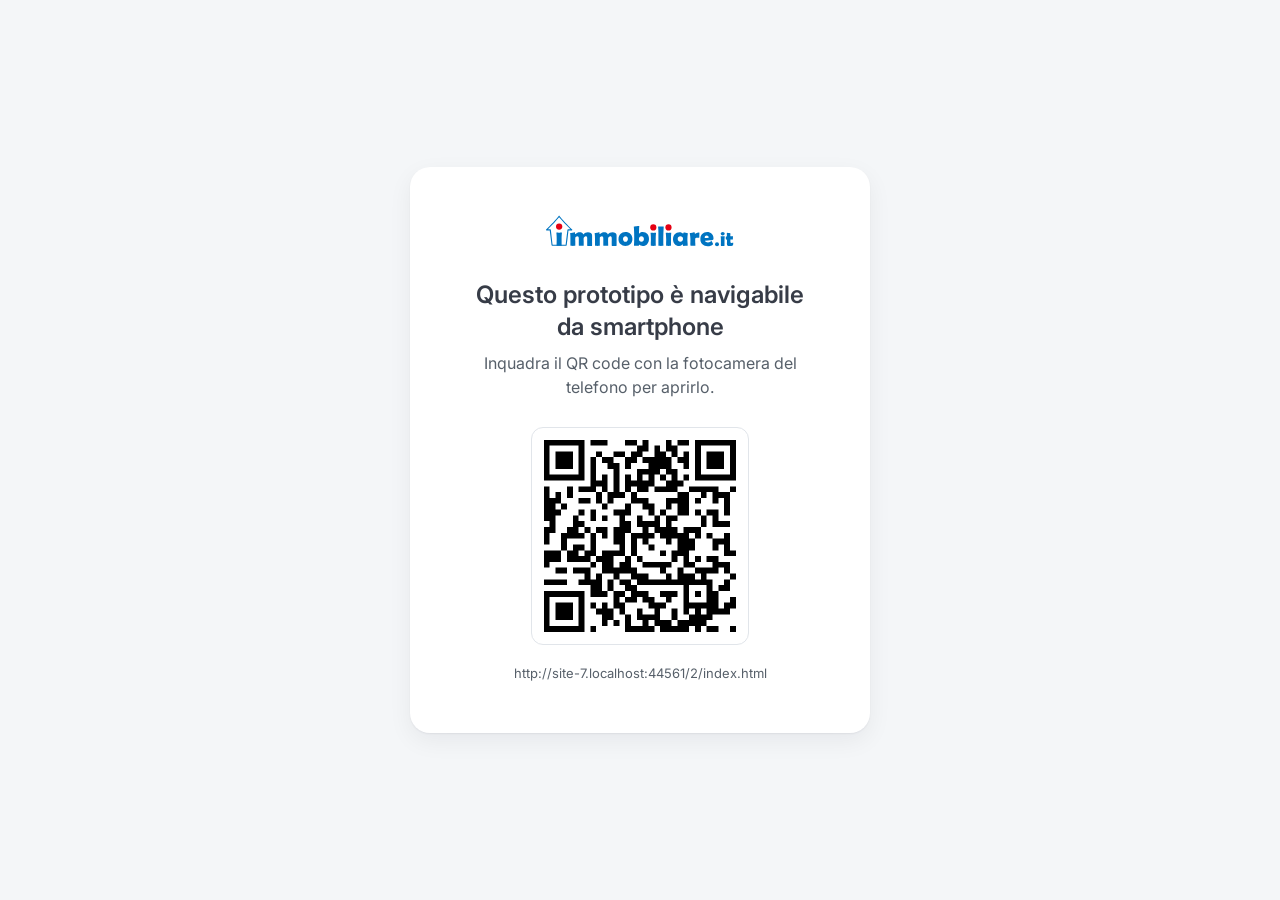
==== commit 6927a6f2: "Add files via upload" ====
--- a/2/index.html
+++ b/2/index.html
@@ -36,7 +36,7 @@
     <div class="sb-icons"><span class="ic24"><svg viewBox="0 0 24 24" fill="none"><path fill-rule="evenodd" clip-rule="evenodd" d="M17.769 2.404a1.75 1.75 0 0 1 2.46.015l1.352 1.352a1.75 1.75 0 0 1 .015 2.46l-9.81 10.043a.75.75 0 0 1-.536.226h-3a.75.75 0 0 1-.75-.75v-3a.75.75 0 0 1 .226-.537l10.043-9.809zm1.4 1.075a.25.25 0 0 0-.352-.002l-.647.632 1.72 1.721.633-.647a.25.25 0 0 0-.002-.352l-1.352-1.352zm-.326 3.424l-1.746-1.746L9 13.066V15h1.934l7.909-8.097z" fill="#0074C1"/><path d="M5.75 4.5c-.69 0-1.25.56-1.25 1.25v12.5c0 .69.56 1.25 1.25 1.25h12.5c.69 0 1.25-.56 1.25-1.25v-6.5a.75.75 0 0 1 1.5 0v6.5A2.75 2.75 0 0 1 18.25 21H5.75A2.75 2.75 0 0 1 3 18.25V5.75A2.75 2.75 0 0 1 5.75 3h6.5a.75.75 0 0 1 0 1.5h-6.5z" fill="#0074C1"/></svg></span><span class="ic24"><svg viewBox="0 0 24 24" fill="none"><path d="M12.53 2.22a.75.75 0 0 0-1.06 0l-2.25 2.25a.75.75 0 0 0 1.06 1.06l.97-.97v10.69a.75.75 0 0 0 1.5 0V4.56l.97.97a.75.75 0 1 0 1.06-1.06l-2.25-2.25z" fill="#0074C1"/><path d="M5.5 10.25c0-.69.56-1.25 1.25-1.25h1.5a.75.75 0 0 0 0-1.5h-1.5A2.75 2.75 0 0 0 4 10.25v9A2.75 2.75 0 0 0 6.75 22h10.5A2.75 2.75 0 0 0 20 19.25v-9a2.75 2.75 0 0 0-2.75-2.75h-1.5a.75.75 0 0 0 0 1.5h1.5c.69 0 1.25.56 1.25 1.25v9c0 .69-.56 1.25-1.25 1.25H6.75c-.69 0-1.25-.56-1.25-1.25v-9z" fill="#0074C1"/></svg></span><span class="ic24"><svg viewBox="0 0 24 24" fill="none"><path d="M8.25 2a.75.75 0 0 0 0 1.5h7.5a.75.75 0 0 0 0-1.5h-7.5zm1.184 6.003a.75.75 0 0 1 .813.681l.75 8.5a.75.75 0 1 1-1.494.132l-.75-8.5a.75.75 0 0 1 .681-.813zm4.069.681a.75.75 0 1 1 1.494.132l-.75 8.5a.75.75 0 0 1-1.494-.132l.75-8.5z" fill="#0074C1"/><path fill-rule="evenodd" clip-rule="evenodd" d="M3 5.25a.75.75 0 0 1 .75-.75h16.5a.75.75 0 0 1 0 1.5h-1.071l-1.253 12.524A2.75 2.75 0 0 1 15.19 21H8.81a2.75 2.75 0 0 1-2.736-2.476L4.82 6H3.75A.75.75 0 0 1 3 5.25zM6.329 6H17.67l-1.237 12.374a1.25 1.25 0 0 1-1.243 1.126H8.81a1.25 1.25 0 0 1-1.244-1.126L6.329 6z" fill="#0074C1"/></svg></span><span class="ic24"><svg viewBox="0 0 24 24" fill="none"><path fill-rule="evenodd" clip-rule="evenodd" d="M15.74 2.61c1.974-.45 4.173.112 5.497 2.244 1.623 2.614 1.198 9.608-8.81 16.513a.75.75 0 0 1-.855 0C1.59 14.478 1.142 7.502 2.751 4.873c1.188-2.168 3.416-2.707 5.4-2.264 1.48.33 2.923 1.22 3.844 2.487.894-1.26 2.284-2.153 3.745-2.486zM12 19.834c9.322-6.617 8.929-12.634 7.963-14.19-.93-1.497-2.43-1.906-3.89-1.573-1.5.34-2.86 1.449-3.366 2.867a.75.75 0 0 1-1.413 0c-.5-1.404-1.921-2.521-3.47-2.866-1.517-.339-2.98.088-3.765 1.535l-.022.038C3.07 7.2 2.678 13.218 12 19.836" fill="#E50013"/></svg></span></div>
   </div>
 
-  <main class="page" id="page"><div class="cat"><div class="c10"><div id="GALLERY" class="gal-mount"><div class="gallery" id="gallery">
+  <div class="page-wrap" id="pageWrap"><main class="page" id="page"><div class="cat"><div class="c10"><div id="GALLERY" class="gal-mount"><div class="gallery" id="gallery">
   <div class="g-track" id="gTrack">
     <div class="g-slide promo" data-i="5"><img src="../assets/2-3.jpg" alt=""></div>
     <div class="g-slide" data-i="0"><img src="../assets/1.jpg" alt="Foto 1"></div>
@@ -64,7 +64,7 @@
 </div><div class="cf"><i class="c0" data-open-gallery role="button" aria-label="Apri galleria"><svg viewBox="0 0 56 56" fill="none"><path d="M4 11C4 6.5 7.5 3 12 3H44C48.4 3 52 6.5 52 11V43C52 47.4 48.4 51 44 51H12C7.5 51 4 47.4 4 43V11Z" fill="#fff"/><path fill-rule="evenodd" d="M23.6 16.5C23.3 16.5 23.1 16.5 23 16.7C22.8 16.9 22.7 17.1 22.7 17.3C22.7 17.6 22.8 17.8 23 17.9C23.1 18.1 23.3 18.2 23.6 18.2H34.1C34.8 18.2 35.4 18.5 35.9 19C36.4 19.5 36.7 20.1 36.7 20.8V31.3C36.7 31.6 36.8 31.8 37 31.9C37.1 32.1 37.3 32.2 37.6 32.2C37.8 32.2 38 32.1 38.2 31.9C38.4 31.8 38.5 31.6 38.5 31.3V20.8C38.5 19.7 38 18.6 37.2 17.7C36.3 16.9 35.2 16.5 34.1 16.5H23.6Z" fill="#0074C1"/><path fill-rule="evenodd" d="M26.8 25.5C26.8 24.8 27.1 24.1 27.6 23.6C28 23.1 28.7 22.9 29.4 22.9C30.1 22.9 30.8 23.1 31.3 23.6C31.8 24.1 32 24.8 32 25.5C32 26.2 31.8 26.9 31.3 27.3C30.8 27.8 30.1 28.1 29.4 28.1C28.7 28.1 28 27.8 27.6 27.3C27.1 26.9 26.8 26.2 26.8 25.5ZM29.4 24.6C29.2 24.6 29 24.7 28.8 24.9C28.6 25 28.5 25.3 28.5 25.5C28.5 25.7 28.6 25.9 28.8 26.1C29 26.3 29.2 26.4 29.4 26.4C29.6 26.4 29.9 26.3 30 26.1C30.2 25.9 30.3 25.7 30.3 25.5C30.3 25.3 30.2 25 30 24.9C29.9 24.7 29.6 24.6 29.4 24.6Z" fill="#0074C1"/><path fill-rule="evenodd" d="M20.7 20C19.8 20 19 20.3 18.4 20.9C17.8 21.5 17.5 22.3 17.5 23.2V34.2C17.5 35.1 17.8 35.9 18.4 36.5C19 37.1 19.8 37.5 20.7 37.5H31.7C32.6 37.5 33.4 37.1 34 36.5C34.6 35.9 35 35.1 35 34.2V23.2C35 22.7 34.9 22.3 34.7 21.9C34.5 21.5 34.3 21.2 34 20.9C33.7 20.6 33.4 20.4 33 20.2C32.6 20 32.2 20 31.7 20H20.7ZM19.2 23.2C19.2 22.4 19.9 21.7 20.7 21.7H31.7C32.5 21.7 33.2 22.4 33.2 23.2V33.5L32.1 31.9C31.9 31.7 31.7 31.5 31.4 31.3C31.2 31.2 30.9 31.1 30.6 31.1C30.3 31.1 30 31.1 29.7 31.2C29.4 31.3 29.2 31.5 29 31.7L28.8 31.8L27.6 32.9C27.6 32.9 27.5 32.9 27.4 32.9C27.3 32.9 27.3 32.9 27.2 32.9L24.1 29.8C23.8 29.4 23.2 29.2 22.7 29.2C22.2 29.2 21.6 29.4 21.3 29.8L19.2 31.8V23.2ZM19.2 34.3C19.2 34.7 19.4 35 19.7 35.3C19.9 35.6 20.3 35.7 20.7 35.7H31.7C32 35.7 32.3 35.6 32.5 35.5L30.7 33L30.5 32.8C30.4 32.8 30.4 32.8 30.3 32.9L30 33.1L28.8 34.2C28.4 34.5 27.9 34.7 27.3 34.7C26.8 34.7 26.3 34.5 26 34.1L22.9 31L22.7 30.9L22.5 31L19.2 34.3Z" fill="#0074C1"/></svg></i><i class="c0"><svg viewBox="0 0 56 56" fill="none"><path d="M4 11C4 6.5 7.5 3 12 3H44C48.4 3 52 6.5 52 11V43C52 47.4 48.4 51 44 51H12C7.5 51 4 47.4 4 43V11Z" fill="#fff"/><path fill-rule="evenodd" d="M19.5 17.6C18.6 17.6 17.8 18 17.2 18.6C16.6 19.2 16.3 20 16.3 20.8V33.1C16.3 33.5 16.4 33.9 16.5 34.3C16.7 34.7 16.9 35 17.2 35.3C17.5 35.6 17.9 35.9 18.3 36C18.7 36.2 19.1 36.3 19.5 36.3H36.4C36.8 36.3 37.2 36.2 37.6 36C38 35.9 38.4 35.6 38.7 35.3C39 35 39.2 34.7 39.4 34.3C39.5 33.9 39.6 33.5 39.6 33.1V26.7C39.6 25.8 39.3 25 38.7 24.4C38.1 23.8 37.3 23.5 36.4 23.5H33.8V20.8C33.8 20 33.4 19.2 32.8 18.6C32.2 18 31.4 17.6 30.6 17.6H19.5ZM18 20.8C18 20 18.7 19.4 19.5 19.4H30.6C31.4 19.4 32 20 32 20.8V24.3C32 24.8 32.4 25.2 32.9 25.2H36.4C37.2 25.2 37.9 25.9 37.9 26.7V33.1C37.9 33.9 37.2 34.5 36.4 34.5H33.8V29.9C33.8 29.6 33.7 29.4 33.5 29.2C33.4 29.1 33.1 29 32.9 29C32.7 29 32.5 29.1 32.3 29.2C32.1 29.4 32 29.6 32 29.9V34.5H19.5C18.7 34.5 18 33.9 18 33.1V20.8Z" fill="#0074C1"/></svg></i><i class="c0"><svg viewBox="0 0 56 56" fill="none"><path d="M4 11C4 6.5 7.5 3 12 3H44C48.4 3 52 6.5 52 11V43C52 47.4 48.4 51 44 51H12C7.5 51 4 47.4 4 43V11Z" fill="#fff"/><path fill-rule="evenodd" d="M16.3 27C16.3 21.6 21.7 17.6 27.9 17.6C28.5 17.6 29 17.6 29.5 17.7C29.7 17.7 29.9 17.8 30.1 18C30.2 18.2 30.3 18.4 30.3 18.7C30.3 18.9 30.1 19.1 30 19.3C29.8 19.4 29.5 19.5 29.3 19.4C28.9 19.4 28.4 19.4 28 19.4C22.3 19.4 18 22.9 18 27C18 31 22.3 34.5 28 34.5C33.6 34.5 37.9 31 37.9 27C37.9 24.9 36.8 23 34.9 21.6V23.7C34.9 24 34.9 24.2 34.7 24.4C34.5 24.5 34.3 24.6 34.1 24.6C33.8 24.6 33.6 24.5 33.5 24.4C33.3 24.2 33.2 24 33.2 23.7V19.7C33.2 19.4 33.3 19.2 33.5 19C33.6 18.9 33.8 18.8 34.1 18.8H38.2C38.4 18.8 38.6 18.9 38.8 19C38.9 19.2 39 19.4 39 19.7C39 19.9 38.9 20.1 38.8 20.3C38.6 20.4 38.4 20.5 38.2 20.5H36.4C38.4 22.2 39.6 24.4 39.6 27C39.6 32.3 34.2 36.3 27.9 36.3C21.7 36.3 16.3 32.3 16.3 27Z" fill="#0074C1"/><path fill-rule="evenodd" d="M24.5 27C24.5 26 24.8 25.1 25.5 24.5C26.1 23.8 27 23.5 28 23.5C28.9 23.5 29.8 23.8 30.4 24.5C31.1 25.1 31.5 26 31.5 27C31.5 27.9 31.1 28.8 30.4 29.4C29.8 30.1 28.9 30.5 28 30.5C27 30.5 26.1 30.1 25.5 29.4C24.8 28.8 24.5 27.9 24.5 27ZM28 25.2C27.5 25.2 27 25.4 26.7 25.7C26.4 26 26.2 26.5 26.2 27C26.2 27.4 26.4 27.9 26.7 28.2C27 28.5 27.5 28.7 28 28.7C28.4 28.7 28.9 28.5 29.2 28.2C29.5 27.9 29.7 27.4 29.7 27C29.7 26.5 29.5 26 29.2 25.7C28.9 25.4 28.4 25.2 28 25.2Z" fill="#0074C1"/></svg></i><i class="c0"><svg viewBox="0 0 56 56" fill="none"><path d="M4 11C4 6.5 7.5 3 12 3H44C48.4 3 52 6.5 52 11V43C52 47.4 48.4 51 44 51H12C7.5 51 4 47.4 4 43V11Z" fill="#fff"/><path fill-rule="evenodd" d="M19.5 19.4C18.6 19.4 17.8 19.7 17.2 20.3C16.6 20.9 16.3 21.7 16.3 22.6V31.9C16.3 32.8 16.6 33.6 17.2 34.2C17.8 34.8 18.6 35.1 19.5 35.1H28.8C29.7 35.1 30.5 34.8 31.1 34.2C31.7 33.6 32 32.8 32 31.9V31.6L37.1 32.7C37.4 32.8 37.7 32.8 38 32.7C38.3 32.7 38.6 32.5 38.8 32.3C39.1 32.1 39.3 31.9 39.4 31.6C39.5 31.3 39.6 31 39.6 30.7V23.5C39.6 23.2 39.5 22.9 39.4 22.6C39.3 22.3 39.1 22.1 38.8 21.9C38.6 21.7 38.3 21.6 38 21.5C37.7 21.5 37.3 21.5 37 21.5L32 22.9V22.6C32 21.7 31.7 20.9 31.1 20.3C30.5 19.7 29.7 19.4 28.8 19.4H19.5ZM32 24.9V29.5C32 29.7 32.1 29.8 32.3 29.8L37.5 31L37.8 31L37.9 30.7V23.5L37.8 23.3L37.5 23.2L32.2 24.6L32 24.9ZM30.3 22.6C30.3 21.8 29.6 21.1 28.8 21.1H19.5C18.7 21.1 18 21.8 18 22.6V31.9C18 32.7 18.7 33.4 19.5 33.4H28.8C29.6 33.4 30.3 32.7 30.3 31.9V22.6Z" fill="#0074C1"/></svg></i><div id="n750_2903" class="ce" data-scroll-calc role="button"><div class="cc"><span class="calc-ico"><svg viewBox="0 0 24 24" fill="none" stroke="#0074C1" stroke-width="1.8" stroke-linecap="round" stroke-linejoin="round"><rect x="4" y="2" width="16" height="20" rx="2"/><path d="M8 6h8M16 14v4M16 10h.01M12 10h.01M8 10h.01M12 14h.01M8 14h.01M12 18h.01M8 18h.01"/></svg></span><i class="c1"><svg viewBox="0 0 18 22" fill="none"><path d="M0.8 2.9V18.6C0.8 19.8 1.7 20.8 2.9 20.8H14.3C15.5 20.8 16.5 19.8 16.5 18.6V2.9C16.5 1.7 15.5 0.8 14.3 0.8H2.9C1.7 0.8 0.8 1.7 0.8 2.9Z" stroke="#0074C1" stroke-width="1.6" stroke-linecap="round" stroke-linejoin="round"/></svg></i><i class="c2"><svg viewBox="0 0 3 3" fill="none"><circle cx="1.1" cy="1.05" r="1.05" fill="#0074C1"/></svg></i><i class="c3"><svg viewBox="0 0 3 3" fill="none"><circle cx="1.1" cy="1.05" r="1.05" fill="#0074C1"/></svg></i><i class="c4"><svg viewBox="0 0 3 3" fill="none"><circle cx="1.1" cy="1.05" r="1.05" fill="#0074C1"/></svg></i><i class="c5"><svg viewBox="0 0 3 3" fill="none"><circle cx="1.1" cy="1.05" r="1.05" fill="#0074C1"/></svg></i><i class="c6"><svg viewBox="0 0 3 3" fill="none"><circle cx="1.1" cy="1.05" r="1.05" fill="#0074C1"/></svg></i><i class="c7"><svg viewBox="0 0 3 3" fill="none"><circle cx="1.1" cy="1.05" r="1.05" fill="#0074C1"/></svg></i><i class="c8"><svg viewBox="0 0 3 3" fill="none"><circle cx="1.1" cy="1.05" r="1.05" fill="#0074C1"/></svg></i><i class="c9"><svg viewBox="0 0 3 3" fill="none"><circle cx="1.1" cy="1.05" r="1.05" fill="#0074C1"/></svg></i><i class="ca"><svg viewBox="0 0 3 3" fill="none"><circle cx="1.1" cy="1.05" r="1.05" fill="#0074C1"/></svg></i><i class="cb"><svg viewBox="0 0 18 2" fill="none" style="overflow:visible"><path d="M0.8 0.8H16.2" stroke="#0074C1" stroke-width="1.6" stroke-linecap="round"/></svg></i></div><p class="cd">Mutuo</p></div></div><div class="c10"><div class="ch"><div class="cl"><i class="c0"><svg viewBox="0 0 48 48" fill="none"><path d="M5.2 47.5H32L14 9.5L0 18.3V40C0 43.4 2.1 46.3 5.2 47.5Z" fill="#BEDBA5"/><path d="M45 1.7L18 17.9L33.9 47.9H40C44.4 47.9 48 44.4 48 39.9V7.9C48 5.4 46.8 3.2 45 1.7Z" fill="#FDF9EF"/><path d="M0 18.9L13.5 10.5L3.4 1.5H3.3C1.3 2.9 0 5.3 0 8V18.9Z" fill="#CCE5FF"/><path d="M10 2L19 16.5L44.5 2V1.3C43.2 0.5 41.6 0 40 0H8.5L10 2Z" fill="#CCE5FF"/><path d="M6.7 0.1C4.3 0.4 2.2 1.9 1 3.9L26.5 47H34.5L16.6 16.8L42.5 1V0.3C41.7 0.1 40.8 0 40 0H31.1L13.1 10.9L6.7 0.1Z" fill="#FFE8A9"/><path fill-rule="evenodd" d="M31.5 25.3C32.4 24 33 22.4 33 20.7C33 15.9 28.9 12 23.9 12C19 12 15 15.9 15 20.7C15 22.4 15.5 24 16.4 25.3L16.6 25.7L23.9 36L31.3 25.7L31.5 25.3Z" fill="#0074C1"/><path fill-rule="evenodd" d="M27.8 20.7C27.8 22.7 26.1 24.4 24 24.4C21.8 24.4 20.1 22.7 20.1 20.7C20.1 18.6 21.8 16.9 24 16.9C26.1 16.9 27.8 18.6 27.8 20.7Z" fill="#fff"/><path fill-rule="evenodd" d="M40 1H8C4.1 1 1 4.1 1 8V40C1 43.8 4.1 47 8 47H40C43.8 47 47 43.8 47 40V8C47 4.1 43.8 1 40 1ZM8 0C3.5 0 0 3.5 0 8V40C0 44.4 3.5 48 8 48H40C44.4 48 48 44.4 48 40V8C48 3.5 44.4 0 40 0H8Z" fill="#D9D9D9"/></svg></i><div class="ck"><div class="ch"><p class="cg">Appartamento via Luigi Bertelli 18, Talenti - Monte Sacro, Roma</p></div><div class="cj"><p class="ci">Roma</p><p class="ci">•</p><p class="ci">Talenti - Monte Sacro</p><p class="ci">•</p><p class="ci">Via Luigi Bertelli, 18</p></div></div></div><div class="cu"><div class="cn"><p class="cm">€ 250.000</p></div><div class="ct"><a id="n750_2953" class="cs" data-link style="margin-top:2px"><p style="font-size:14px;font-weight:500;line-height:24px;color:#0074c1;text-decoration:underline;white-space:pre;">Mutuo · 848€/mese</p></a></div></div></div><div class="cz"><div class="cy"><i class="cv"><svg viewBox="0 0 16 16" fill="none"><path fill-rule="evenodd" d="M3.1 2.6C2.6 2.6 2.2 2.8 1.8 3.2C1.5 3.5 1.3 4 1.3 4.5V11.5C1.3 11.7 1.3 11.9 1.4 12.2C1.5 12.4 1.6 12.6 1.8 12.7C2 12.9 2.2 13.1 2.4 13.1C2.6 13.2 2.9 13.3 3.1 13.3H12.8C13 13.3 13.3 13.2 13.5 13.1C13.7 13.1 13.9 12.9 14.1 12.7C14.2 12.6 14.4 12.4 14.5 12.2C14.6 11.9 14.6 11.7 14.6 11.5V7.8C14.6 7.3 14.4 6.8 14.1 6.5C13.7 6.1 13.3 6 12.8 6H11.3V4.5C11.3 4 11.1 3.5 10.7 3.2C10.4 2.8 9.9 2.6 9.4 2.6H3.1ZM2.3 4.5C2.3 4 2.7 3.6 3.1 3.6H9.4C9.9 3.6 10.3 4 10.3 4.5V6.5C10.3 6.7 10.5 7 10.8 7H12.8C13.2 7 13.6 7.3 13.6 7.8V11.5C13.6 11.9 13.2 12.3 12.8 12.3H11.3V9.6C11.3 9.5 11.2 9.4 11.1 9.3C11 9.2 10.9 9.1 10.8 9.1C10.7 9.1 10.5 9.2 10.4 9.3C10.3 9.4 10.3 9.5 10.3 9.6V12.3H3.1C2.7 12.3 2.3 11.9 2.3 11.5V4.5Z" fill="#373C47"/></svg></i><div class="cx"><p class="cw">5</p></div></div><div class="cy"><i class="cv"><svg viewBox="0 0 16 16" fill="none"><path fill-rule="evenodd" d="M2 3.8C2 3.3 2.1 2.8 2.5 2.5C2.8 2.1 3.3 2 3.8 2H12.1C12.6 2 13.1 2.1 13.4 2.5C13.8 2.8 14 3.3 14 3.8V12.1C14 12.6 13.8 13.1 13.4 13.4C13.1 13.8 12.6 14 12.1 14H3.8C3.3 14 2.8 13.8 2.5 13.4C2.1 13.1 2 12.6 2 12.1V3.8ZM3.8 3C3.3 3 3 3.3 3 3.8V12.1C3 12.6 3.3 13 3.8 13H12.1C12.6 13 13 12.6 13 12.1V3.8C13 3.3 12.6 3 12.1 3H3.8ZM5 5.7V6.5C5 6.6 4.9 6.7 4.8 6.8C4.7 6.9 4.6 7 4.5 7C4.3 7 4.2 6.9 4.1 6.8C4 6.7 4 6.6 4 6.5V4.5C4 4.3 4 4.2 4.1 4.1C4.2 4 4.3 4 4.5 4H6.4C6.6 4 6.7 4 6.8 4.1C6.9 4.2 6.9 4.3 6.9 4.5C6.9 4.6 6.9 4.7 6.8 4.8C6.7 4.9 6.6 5 6.4 5H5.7L7.3 6.6C7.4 6.7 7.4 6.8 7.4 6.9C7.4 7.1 7.4 7.2 7.3 7.3C7.2 7.4 7.1 7.4 6.9 7.4C6.8 7.4 6.7 7.4 6.6 7.3L5 5.7ZM11 9.5V10.2L9.3 8.6L8.9 8.4L8.6 8.6L8.4 8.9L8.6 9.3L10.2 11H9.5C9.3 11 9.2 11 9.1 11.1C9 11.2 9 11.3 9 11.5C9 11.6 9 11.7 9.1 11.8C9.2 11.9 9.3 12 9.5 12H11.5C11.6 12 11.7 11.9 11.8 11.8C11.9 11.7 12 11.6 12 11.5V9.5C12 9.3 11.9 9.2 11.8 9.1C11.7 9 11.6 9 11.5 9C11.3 9 11.2 9 11.1 9.1C11 9.2 11 9.3 11 9.5Z" fill="#373C47"/></svg></i><div class="cx"><p class="cw">140 m²</p></div></div><div class="cy"><i class="cv"><svg viewBox="0 0 16 16" fill="none"><path fill-rule="evenodd" d="M3.6 3.5C3.6 3.2 3.7 2.9 3.9 2.7C4.1 2.5 4.3 2.3 4.6 2.3C4.9 2.3 5.2 2.3 5.4 2.5C5.6 2.6 5.8 2.8 5.9 3.1L5.3 4.2C5.3 4.3 5.3 4.4 5.3 4.5C5.3 4.6 5.4 4.7 5.4 4.8C5.5 4.9 5.6 4.9 5.7 4.9C5.8 5 5.9 4.9 6 4.9L8.2 3.9C8.3 3.9 8.3 3.8 8.4 3.7C8.4 3.6 8.5 3.5 8.4 3.4C8.4 3.3 8.4 3.2 8.3 3.1C8.3 3 8.2 3 8.1 3L6.8 2.7C6.6 2.2 6.3 1.8 5.9 1.6C5.4 1.3 4.9 1.2 4.4 1.3C3.9 1.4 3.4 1.7 3.1 2.1C2.8 2.5 2.6 2.9 2.6 3.5V7.6H1.8C1.7 7.6 1.5 7.7 1.4 7.8C1.3 7.9 1.3 8 1.3 8.1C1.3 8.2 1.3 8.4 1.4 8.5C1.5 8.6 1.7 8.6 1.8 8.6H2.6V10.1C2.6 10.7 2.8 11.3 3.1 11.7C3.4 12.2 3.8 12.6 4.3 12.9V14.1C4.3 14.2 4.3 14.4 4.4 14.5C4.5 14.6 4.7 14.6 4.8 14.6C4.9 14.6 5 14.6 5.1 14.5C5.2 14.4 5.3 14.2 5.3 14.1V13.2C5.4 13.3 5.6 13.3 5.8 13.3H10.1C10.3 13.3 10.5 13.3 10.6 13.2V14.1C10.6 14.2 10.7 14.4 10.8 14.5C10.9 14.6 11 14.6 11.1 14.6C11.2 14.6 11.4 14.6 11.5 14.5C11.6 14.4 11.6 14.2 11.6 14.1V12.9C12.1 12.6 12.5 12.2 12.8 11.7C13.1 11.3 13.3 10.7 13.3 10.1V8.6H14.1C14.2 8.6 14.4 8.6 14.5 8.5C14.6 8.4 14.6 8.2 14.6 8.1C14.6 8 14.6 7.9 14.5 7.8C14.4 7.7 14.2 7.6 14.1 7.6H3.6V3.5ZM12.3 8.6H3.6V10.1C3.6 10.7 3.8 11.2 4.3 11.6C4.7 12.1 5.2 12.3 5.8 12.3H10.1C10.7 12.3 11.2 12.1 11.6 11.6C12.1 11.2 12.3 10.7 12.3 10.1V8.6Z" fill="#373C47"/></svg></i><div class="cx"><p class="cw">2</p></div></div><div class="cy"><i class="cv"><svg viewBox="0 0 16 16" fill="none"><path fill-rule="evenodd" d="M2 2.8C2 2.3 2.3 2 2.8 2H4.8C5.2 2 5.6 2.3 5.6 2.8V4.3H7.5C7.9 4.3 8.3 4.7 8.3 5.1V7.3H10.1C10.6 7.3 11 7.7 11 8.1V10.3H13.1C13.6 10.3 14 10.7 14 11.1V13.1C14 13.6 13.6 14 13.1 14H2.8C2.3 14 2 13.6 2 13.1V2.8ZM3 3V13H13V11.3H10.8C10.3 11.3 10 10.9 10 10.5V8.3H8.1C7.7 8.3 7.3 7.9 7.3 7.5V5.3H5.5C5 5.3 4.6 4.9 4.6 4.5V3H3Z" fill="#373C47"/></svg></i><div class="cx"><p class="cw">R</p></div></div><div class="cy"><i class="cv"><svg viewBox="0 0 16 16" fill="none"><path fill-rule="evenodd" d="M10.5 10.2L10.8 10.3L11.1 10.2L12.2 9C12.3 8.8 12.3 8.6 12.2 8.4L11.9 8.3L11.6 8.4L11.2 8.8V6.4C11.2 6.1 11 6 10.8 6C10.6 6 10.4 6.1 10.4 6.4V8.8L10 8.4L9.7 8.3L9.4 8.4C9.3 8.6 9.3 8.8 9.4 9L10.5 10.2ZM4.8 6.1L5.1 6L5.4 6.1L6.5 7.2C6.7 7.4 6.7 7.7 6.5 7.8L6.2 8L5.9 7.8L5.5 7.4V9.9C5.5 10.1 5.3 10.3 5.1 10.3C4.9 10.3 4.7 10.1 4.7 9.9V7.4L4.3 7.8L4 8L3.7 7.8C3.6 7.6 3.6 7.4 3.7 7.2L4.8 6.1Z" fill="#373C47"/><path fill-rule="evenodd" d="M14 3.8V12.1C14 12.6 13.8 13.1 13.4 13.4C13.1 13.8 12.6 14 12.1 14H3.8C3.3 14 2.8 13.8 2.5 13.4C2.1 13.1 2 12.6 2 12.1V3.8C2 3.3 2.1 2.8 2.5 2.5C2.8 2.1 3.3 2 3.8 2H12.1C12.6 2 13.1 2.1 13.4 2.5C13.8 2.8 14 3.3 14 3.8ZM13 12.1V3.8C13 3.3 12.6 3 12.1 3H8.5V13H12.1C12.6 13 13 12.6 13 12.1ZM7.5 13V3H3.8C3.3 3 3 3.3 3 3.8V12.1C3 12.6 3.3 13 3.8 13H7.5Z" fill="#373C47"/></svg></i><div class="cx"><p class="cw">Sì</p></div></div><div class="cy"><i class="cv"><svg viewBox="0 0 16 16" fill="none"><path fill-rule="evenodd" d="M7.1 1.3C6.3 1.3 5.5 1.6 4.9 2.2C4.3 2.8 3.9 3.6 3.9 4.4V9.9H3.6V9.6C3.6 9.5 3.6 9.4 3.5 9.3C3.4 9.2 3.2 9.1 3.1 9.1C3 9.1 2.9 9.2 2.8 9.3C2.7 9.4 2.6 9.5 2.6 9.6V10.3L2.1 11.5C2 11.8 1.9 12 1.9 12.3C1.9 12.5 2 12.8 2.1 13L2.3 13.6C2.2 13.7 2.1 13.7 2 13.8C2 13.9 1.9 14 2 14.2C2 14.3 2 14.4 2.1 14.5C2.2 14.6 2.3 14.6 2.4 14.6H13.4C13.6 14.6 13.7 14.6 13.8 14.5C13.9 14.4 13.9 14.3 13.9 14.2C14 14 13.9 13.9 13.9 13.8C13.8 13.7 13.7 13.7 13.6 13.6L13.8 13C13.9 12.8 14 12.5 14 12.3C14 12 13.9 11.8 13.8 11.5L13.3 10.3V9.6C13.3 9.5 13.2 9.4 13.1 9.3C13 9.2 12.9 9.1 12.8 9.1C12.7 9.1 12.5 9.2 12.4 9.3C12.3 9.4 12.3 9.5 12.3 9.6V9.9H11.9V4.4C11.9 3.6 11.6 2.8 11 2.2C10.4 1.6 9.6 1.3 8.8 1.3H7.1ZM11.3 13.6H12.5L12.9 12.6C13 12.5 13 12.4 13 12.3C13 12.2 13 12 12.9 11.9L12.5 10.9H11.3V13.6ZM10.3 10.9V13.6H8.4V10.9H10.3ZM10.8 9.9H10.9V5.3H4.9V9.9H10.8ZM7.4 13.6H5.6V10.9H7.4V13.6ZM4.6 13.6V10.9H3.4L3 11.9C2.9 12 2.9 12.2 2.9 12.3C2.9 12.4 2.9 12.5 3 12.6L3.4 13.6H4.6ZM6.3 2.4C6.6 2.3 6.8 2.3 7.1 2.3H7.4V3.5L6.3 2.4ZM5.5 3C5.2 3.4 5 3.8 5 4.3H6.9L5.5 3ZM10.4 3C10.7 3.4 10.9 3.8 10.9 4.3H9L10.4 3ZM9.6 2.4L8.4 3.5V2.3H8.8C9.1 2.3 9.3 2.3 9.6 2.4Z" fill="#373C47"/></svg></i><div class="cx"><p class="cw">Balcone</p></div></div></div></div><div class="c1a"><div class="c19"><div class="c15"><i class="c11"><svg viewBox="0 0 24 24" fill="none"><path fill-rule="evenodd" d="M17.7 2.4C18 2 18.5 1.9 19 1.9C19.4 1.9 19.9 2 20.2 2.4L21.5 3.7C21.9 4 22 4.5 22 4.9C22 5.4 21.9 5.9 21.5 6.2L11.7 16.2L11.2 16.5H8.2C8 16.5 7.8 16.4 7.7 16.2C7.5 16.1 7.5 15.9 7.5 15.7V12.7L7.7 12.2L17.7 2.4ZM19.1 3.4H18.8L18.1 4.1L19.8 5.8L20.5 5.1V4.8L19.1 3.4ZM18.8 6.9L17 5.1L9 13V15H10.9L18.8 6.9Z" fill="#373C47"/><path fill-rule="evenodd" d="M5.7 4.5C5 4.5 4.5 5 4.5 5.7V18.2C4.5 18.9 5 19.5 5.7 19.5H18.2C18.9 19.5 19.5 18.9 19.5 18.2V11.7C19.5 11.5 19.5 11.3 19.7 11.2C19.8 11 20 11 20.2 11C20.4 11 20.6 11 20.7 11.2C20.9 11.3 21 11.5 21 11.7V18.2C21 18.9 20.7 19.6 20.1 20.1C19.6 20.7 18.9 21 18.2 21H5.7C5 21 4.3 20.7 3.8 20.1C3.2 19.6 3 18.9 3 18.2V5.7C3 5 3.2 4.3 3.8 3.8C4.3 3.2 5 3 5.7 3H12.2C12.4 3 12.6 3 12.7 3.2C12.9 3.3 13 3.5 13 3.7C13 3.9 12.9 4.1 12.7 4.2C12.6 4.4 12.4 4.5 12.2 4.5H5.7Z" fill="#373C47"/></svg></i><div class="c14"><div class="c13"><p class="c12">Nota</p></div></div></div><div class="c17"><p class="c16">aggiungi</p></div><div class="c18"></div></div></div><div class="c1z"><div id="n750_3007" class="c1y"><div class="c1b"></div><a id="n750_3009" class="c1m" data-link><div class="c1i"><div class="c1e"><div class="c1d"><b class="c1c"></b></div></div><div class="c1h"><p class="c1f">Quanto mutuo puoi ottenere?</p><p class="c1g">Simula importo e rata in 3 minuti</p></div></div><div class="c1l"><div class="c1k"><p class="c1j">FAI UNA SIMULAZIONE</p></div></div></a><div class="c1x"><div class="c1t"><div class="c1p"><div class="c1d"><div class="c1n"></div><b class="c1o"></b></div></div><div class="c1s"><div class="ch"><p class="c1q">Eni Plenitude</p></div><div class="ch"><p class="c1r">Con Fixa Time 24 Smart, 30% di sconto su luce e/o gas</p></div></div></div><div class="c1w"><div class="c1v"><p class="c1u">Approfittane</p></div></div></div></div></div><div class="c22"><i class="c11"><svg viewBox="0 0 24 24" fill="none"><path fill-rule="evenodd" d="M14.9 14.9C15.1 15 15.3 15 15.5 14.9C15.6 14.8 15.8 14.7 15.9 14.5C16 14.3 16 14.1 15.9 13.9C15.8 13.8 15.7 13.6 15.5 13.5L12.7 12.2V8.2C12.7 8 12.6 7.8 12.5 7.7C12.3 7.5 12.1 7.5 12 7.5C11.8 7.5 11.6 7.5 11.4 7.7C11.3 7.8 11.2 8 11.2 8.2V12.4C11.2 12.9 11.5 13.3 11.9 13.5L14.9 14.9Z" fill="#373C47"/><path fill-rule="evenodd" d="M12 2C6.5 2 2 6.2 2 11.7C2 17.2 6.4 22 12 22C17.5 22 22 17.2 22 11.7C22 6.2 17.4 2 12 2ZM3.5 11.7C3.5 7 7.2 3.5 12 3.5C16.7 3.5 20.5 7 20.5 11.7C20.5 16.4 16.6 20.5 12 20.5C7.3 20.5 3.5 16.4 3.5 11.7Z" fill="#373C47"/></svg></i><p class="c20">Annuncio aggiornato il 21/07/2026</p><div class="c21"></div></div><div class="c2f"><div class="c24"><p class="c23">Descrizione</p></div><div class="ch"><p class="c25">riferimento: SRL - VIA BERTELLI</p></div><div class="c27"><p class="c26">Appartamento ampia metratura Montesacro</p></div><div class="c29"><div class="ch"><p class="c28">Rivolta Immobiliare propone in vendita, nel cuore di Montesacro e più precisamente in Via Luigi Bertelli, un ampio appartamento di circa 140 mq situato al piano rialzato di un elegante stabile con ascensore, recentemente valorizzato grazie agli interventi del Bonus 110.
 
 L’immobile si distingue per gli spazi generosi e ben distribuiti: ingresso, grande salone, quattro camere da letto, cucina abitabile, due ripostigli, armadi a muro e balcone.</p></div></div><div class="c2d"><div class="c2c"><i class="c2a"><svg viewBox="0 0 24 24" fill="none"><path d="M18.5 8.9C18.3 8.8 18.1 8.7 17.9 8.7C17.8 8.7 17.6 8.8 17.4 8.9L11.9 14.4L6.5 8.9C6.3 8.8 6.1 8.7 6 8.7C5.8 8.7 5.6 8.8 5.4 8.9C5.3 9.1 5.2 9.3 5.2 9.5C5.2 9.6 5.3 9.8 5.4 10L11.4 16C11.6 16.1 11.8 16.2 11.9 16.2C12.1 16.2 12.3 16.1 12.5 16L18.5 10C18.6 9.8 18.7 9.6 18.7 9.4C18.7 9.3 18.6 9.1 18.5 8.9Z" fill="#0074C1"/></svg></i><p class="c2b">leggi tutto</p></div></div><div class="c2e"></div></div><div class="c2o"><div class="c2h"><div class="c2g"></div></div><div class="c2m"><p class="c2j">Se vuoi saperne di più, puoi parlare con <span class="c2i">Rivolta Immobiliare dal 1956</span>.</p><div class="c2l"><p class="c2k">Invia messaggio</p></div></div><div class="c2n"></div></div><div class="c2f"><div class="c24"><p class="c23">Caratteristiche</p></div><div class="c2t"><div class="c2r"><i><svg viewBox="0 0 36 36" fill="none"><path fill-rule="evenodd" d="M15.1 15.8a.9.9 0 1 0 1.8 0 .9.9 0 1 0-1.8 0ZM19.2 15.8a.9.9 0 1 0 1.8 0 .9.9 0 1 0-1.8 0ZM19.2 19.3a.9.9 0 1 0 1.8 0 .9.9 0 1 0-1.8 0ZM19.2 22.8a.9.9 0 1 0 1.8 0 .9.9 0 1 0-1.8 0ZM15.1 19.3a.9.9 0 1 0 1.8 0 .9.9 0 1 0-1.8 0ZM15.1 22.8a.9.9 0 1 0 1.8 0 .9.9 0 1 0-1.8 0ZM8.1 25.2a.9.9 0 1 0 1.8 0 .9.9 0 1 0-1.8 0ZM8.1 28.1a.9.9 0 1 0 1.8 0 .9.9 0 1 0-1.8 0ZM8.1 22.2a.9.9 0 1 0 1.8 0 .9.9 0 1 0-1.8 0Z" fill="#373C47"/><path fill-rule="evenodd" d="M14.8 11.5C14 11.5 13.2 11.8 12.6 12.4C12 13 11.6 13.8 11.6 14.7V16.2L3.9 20C3.7 20.1 3.6 20.3 3.5 20.5C3.4 20.7 3.4 20.9 3.5 21.1C3.6 21.3 3.8 21.5 4 21.6C4.2 21.7 4.4 21.7 4.6 21.6V30.4C4.6 31.5 5.5 32.5 6.7 32.5H22.4C23 32.5 23.5 32.2 23.9 31.9C24.2 31.5 24.5 30.9 24.5 30.4V14.7C24.5 13.8 24.1 13 23.5 12.4C22.9 11.8 22.1 11.5 21.2 11.5H14.8ZM20.4 30.7H22.4L22.7 30.4V14.7C22.7 13.9 22 13.2 21.2 13.2H14.8C14 13.2 13.4 13.9 13.4 14.7V30.7H15.7V28.4C15.7 27.7 15.9 27.2 16.4 26.7C16.8 26.3 17.4 26 18 26C18.7 26 19.2 26.3 19.7 26.7C20.1 27.2 20.4 27.7 20.4 28.4V30.7ZM17.5 30.7V28.4C17.5 28.2 17.5 28.1 17.6 28C17.7 27.8 17.9 27.8 18 27.8C18.2 27.8 18.3 27.8 18.4 28C18.6 28.1 18.6 28.2 18.6 28.4V30.7H17.5ZM6.4 20.7L11.6 18.1V30.7H6.7L6.4 30.4V20.7Z" fill="#373C47"/></svg></i><div><p class="c12">Tipologia</p></div><div class="c2q"><p class="c2p">Appartamento | Intera proprietà | Classe immobile signorile</p></div></div><div class="c2r"><i><svg viewBox="0 0 36 36" fill="none"><path fill-rule="evenodd" d="M9 14.4H18.9a.85.85 0 0 1 0 1.7H9a.85.85 0 0 1 0-1.7ZM9 17.9H18.9a.85.85 0 0 1 0 1.7H9a.85.85 0 0 1 0-1.7ZM9 21.4H14.2a.85.85 0 0 1 0 1.7H9a.85.85 0 0 1 0-1.7ZM17.2 24.9a2.6 2.6 0 1 0 0 5.2 2.6 2.6 0 1 0 0-5.2ZM16.3 27.5a.9.9 0 1 0 1.7 0 .9.9 0 1 0-1.7 0Z" fill="#373C47"/><path fill-rule="evenodd" d="M4.6 13.5C4.6 12.6 5 11.8 5.6 11.2C6.2 10.6 7 10.3 7.8 10.3H20.1C20.5 10.3 20.9 10.4 21.3 10.5C21.7 10.7 22 10.9 22.3 11.2C22.6 11.5 22.9 11.9 23 12.3C23.2 12.7 23.3 13.1 23.3 13.5V30.4C23.3 30.8 23.2 31.2 23 31.6C22.9 32 22.6 32.4 22.3 32.7C22 33 21.7 33.2 21.3 33.4C20.9 33.5 20.5 33.6 20.1 33.6H7.8C7 33.6 6.2 33.3 5.6 32.7C5 32.1 4.6 31.3 4.6 30.4V13.5ZM7.8 12C7 12 6.4 12.7 6.4 13.5V30.4C6.4 31.2 7 31.9 7.8 31.9H20.1C20.9 31.9 21.5 31.2 21.5 30.4V13.5C21.5 12.7 20.9 12 20.1 12H7.8Z" fill="#373C47"/></svg></i><div><p class="c12">Contratto</p></div><div class="c2q"><p class="c2s">Vendita</p></div></div><div class="c2r"><i><svg viewBox="0 0 36 36" fill="none"><path fill-rule="evenodd" d="M3.5 12.9C3.5 12.1 4.1 11.5 4.9 11.5H8.4C9.2 11.5 9.9 12.1 9.9 12.9V15.5H13.1C13.9 15.5 14.5 16.2 14.5 17V20.8H17.7C18.5 20.8 19.2 21.4 19.2 22.2V26H23C23.8 26 24.5 26.7 24.5 27.5V31C24.5 31.8 23.8 32.5 23 32.5H4.9C4.1 32.5 3.5 31.8 3.5 31V12.9ZM5.2 13.2V30.7H22.7V27.8H18.9C18.1 27.8 17.5 27.1 17.5 26.3V22.5H14.2C13.4 22.5 12.8 21.9 12.8 21.1V17.3H9.6C8.8 17.3 8.1 16.6 8.1 15.8V13.2H5.2Z" fill="#373C47"/></svg></i><div><p class="c12">Piano</p></div><div class="c2q"><p class="c2s">Piano rialzato</p></div></div><div class="c2r"><i><svg viewBox="0 0 36 36" fill="none"><path fill-rule="evenodd" d="M10.2 16.7H15.4a.85.85 0 0 1 0 1.8H10.2a.85.85 0 0 1 0-1.8ZM10.2 21.4H14.8a.85.85 0 0 1 0 1.7H10.2a.85.85 0 0 1 0-1.7Z" fill="#373C47"/><path fill-rule="evenodd" d="M20.4 19V13.8C20.4 13.4 20.3 12.9 20.1 12.5C19.9 12 19.6 11.7 19.2 11.4C18.9 11.1 18.4 10.8 18 10.7C17.5 10.6 17.1 10.6 16.6 10.7L7.3 12.3C6.5 12.4 5.9 12.8 5.4 13.4C4.9 14 4.6 14.7 4.6 15.5V30.4C4.6 31.3 5 32.1 5.6 32.7C6.2 33.3 7 33.6 7.8 33.6H21.2C22.1 33.6 22.9 33.3 23.5 32.7C24.1 32.1 24.5 31.3 24.5 30.4V22.7C24.5 22.1 24.2 21.4 23.9 20.9C23.5 20.3 22.9 19.9 22.3 19.7L20.4 19ZM18.6 13.8C18.6 12.9 17.8 12.2 16.9 12.4L7.6 14C7.2 14.1 6.9 14.3 6.7 14.5C6.5 14.8 6.4 15.1 6.4 15.5V30.4C6.4 31.2 7 31.9 7.8 31.9H9.3V29.5C9.3 28.7 9.6 27.9 10.2 27.3C10.8 26.7 11.6 26.3 12.5 26.3C13.3 26.3 14.2 26.7 14.8 27.3C15.4 27.9 15.7 28.7 15.7 29.5V31.9H18.6V13.8ZM20.4 20.9V31.9H21.2C22 31.9 22.7 31.2 22.7 30.4V22.7C22.7 22.1 22.3 21.6 21.7 21.3L20.4 20.9ZM11 29.5V31.9H14V29.5C14 29.1 13.8 28.8 13.5 28.5C13.2 28.2 12.9 28.1 12.5 28.1C12.1 28.1 11.7 28.2 11.5 28.5C11.2 28.8 11 29.1 11 29.5Z" fill="#373C47"/></svg></i><div><p class="c12">Piani edificio</p></div><div class="c2q"><p class="c2s">5</p></div></div><div class="c2r"><i><svg viewBox="0 0 36 36" fill="none"><path fill-rule="evenodd" d="M18.4 25.8L18.9 26L19.4 25.8L21.3 23.8C21.5 23.6 21.5 23 21.3 22.7L20.8 22.5L20.3 22.7L19.6 23.4V19.2C19.6 18.8 19.3 18.5 18.9 18.5C18.5 18.5 18.2 18.8 18.2 19.2V23.4L17.5 22.7L17 22.5L16.5 22.7C16.3 23 16.3 23.6 16.5 23.8L18.4 25.8ZM8.5 18.7L9 18.5L9.5 18.7L11.4 20.7C11.7 21 11.7 21.5 11.4 21.8L10.9 22L10.4 21.8L9.7 21V25.3C9.7 25.7 9.4 26 9 26C8.6 26 8.3 25.7 8.3 25.3V21L7.6 21.8L7.1 22L6.6 21.8C6.4 21.6 6.4 20.9 6.6 20.7L8.5 18.7Z" fill="#373C47"/><path fill-rule="evenodd" d="M24.5 14.7V29.2C24.5 30.1 24.1 30.9 23.5 31.5C22.9 32.1 22.1 32.5 21.2 32.5H6.7C5.8 32.5 5 32.1 4.4 31.5C3.8 30.9 3.5 30.1 3.5 29.2V14.7C3.5 13.8 3.8 13 4.4 12.4C5 11.8 5.8 11.5 6.7 11.5H21.2C22.1 11.5 22.9 11.8 23.5 12.4C24.1 13 24.5 13.8 24.5 14.7ZM22.7 29.2V14.7C22.7 13.9 22 13.2 21.2 13.2H14.8V30.7H21.2C22 30.7 22.7 30 22.7 29.2ZM13.1 30.7V13.2H6.7C5.9 13.2 5.2 13.9 5.2 14.7V29.2C5.2 30 5.9 30.7 6.7 30.7H13.1Z" fill="#373C47"/></svg></i><div><p class="c12">Ascensore</p></div><div class="c2q"><p class="c2s">Sì</p></div></div><div class="c2r"><i><svg viewBox="0 0 36 36" fill="none"><path fill-rule="evenodd" d="M3.5 14.7C3.5 13.8 3.8 13 4.4 12.4C5 11.8 5.8 11.5 6.7 11.5H21.2C22.1 11.5 22.9 11.8 23.5 12.4C24.1 13 24.5 13.8 24.5 14.7V29.2C24.5 30.1 24.1 30.9 23.5 31.5C22.9 32.1 22.1 32.5 21.2 32.5H6.7C5.8 32.5 5 32.1 4.4 31.5C3.8 30.9 3.5 30.1 3.5 29.2V14.7ZM6.7 13.2C5.9 13.2 5.2 13.9 5.2 14.7V29.2C5.2 30 5.9 30.7 6.7 30.7H21.2C22 30.7 22.7 30 22.7 29.2V14.7C22.7 13.9 22 13.2 21.2 13.2H6.7ZM8.7 17.9V19.3C8.7 19.6 8.6 19.8 8.4 19.9C8.3 20.1 8.1 20.2 7.8 20.2C7.6 20.2 7.4 20.1 7.2 19.9C7 19.8 7 19.6 7 19.3V15.8C7 15.6 7 15.4 7.2 15.2C7.4 15 7.6 15 7.8 15H11.3C11.5 15 11.8 15 11.9 15.2C12.1 15.4 12.2 15.6 12.2 15.8C12.2 16.1 12.1 16.3 11.9 16.4C11.8 16.6 11.5 16.7 11.3 16.7H9.9L12.8 19.6C13 19.7 13.1 20 13.1 20.2C13 20.4 13 20.6 12.8 20.8C12.6 21 12.4 21 12.2 21.1C12 21.1 11.7 21 11.6 20.8L8.7 17.9ZM19.2 24.6V26L16.3 23.1C16 22.8 15.4 22.8 15.1 23.1C14.8 23.4 14.8 24 15.1 24.3L18 27.2H16.6C16.4 27.2 16.1 27.3 16 27.5C15.8 27.6 15.7 27.8 15.7 28.1C15.7 28.3 15.8 28.5 16 28.7C16.1 28.9 16.4 29 16.6 29H20.1C20.3 29 20.5 28.9 20.7 28.7C20.9 28.5 21 28.3 21 28.1V24.6C21 24.3 20.9 24.1 20.7 24C20.5 23.8 20.3 23.7 20.1 23.7C19.8 23.7 19.6 23.8 19.5 24C19.3 24.1 19.2 24.3 19.2 24.6Z" fill="#373C47"/></svg></i><div><p class="c12">Superficie</p></div><div class="c2q"><p class="c2s">140 m²</p></div></div><div class="c2r"><i><svg viewBox="0 0 36 36" fill="none"><path fill-rule="evenodd" d="M5.5 12.6C4.6 12.6 3.8 13 3.2 13.6C2.6 14.2 2.3 15 2.3 15.8V28.1C2.3 28.5 2.4 28.9 2.5 29.3C2.7 29.7 2.9 30 3.2 30.3C3.5 30.6 3.9 30.9 4.3 31C4.7 31.2 5.1 31.3 5.5 31.3H22.4C22.8 31.3 23.2 31.2 23.6 31C24 30.9 24.4 30.6 24.7 30.3C25 30 25.2 29.7 25.4 29.3C25.5 28.9 25.6 28.5 25.6 28.1V21.7C25.6 20.8 25.3 20 24.7 19.4C24.1 18.8 23.3 18.4 22.4 18.4H19.8V15.8C19.8 15 19.4 14.2 18.8 13.6C18.2 13 17.4 12.6 16.6 12.6H5.5ZM4 15.8C4 15 4.7 14.4 5.5 14.4H16.6C17.4 14.4 18 15 18 15.8V19.3C18 19.8 18.4 20.2 18.9 20.2H22.4C23.2 20.2 23.9 20.9 23.9 21.7V28.1C23.9 28.9 23.2 29.5 22.4 29.5H19.8V24.9C19.8 24.6 19.7 24.4 19.5 24.2C19.4 24.1 19.1 24 18.9 24C18.7 24 18.5 24.1 18.3 24.2C18.1 24.4 18 24.6 18 24.9V29.5H5.5C4.7 29.5 4 28.9 4 28.1V15.8Z" fill="#373C47"/></svg></i><div><p class="c12">Locali</p></div><div class="c2q"><p class="c2s">5</p></div></div><div class="c2r"><i><svg viewBox="0 0 36 36" fill="none"><path fill-rule="evenodd" d="M3.2 12.6C3.4 12.6 3.6 12.7 3.8 12.9C3.9 13 4 13.3 4 13.5V16.7H11C12 16.7 12.9 17.1 13.5 17.7C14.2 18.4 14.5 19.3 14.5 20.2H21.2C22.4 20.2 23.5 20.7 24.3 21.5C25.2 22.3 25.6 23.4 25.6 24.6V30.4C25.6 30.6 25.5 30.9 25.4 31C25.2 31.2 25 31.3 24.7 31.3C24.5 31.3 24.3 31.2 24.1 31C24 30.9 23.9 30.6 23.9 30.4V28.4H4V30.4C4 30.6 3.9 30.9 3.8 31C3.6 31.2 3.4 31.3 3.2 31.3C2.9 31.3 2.7 31.2 2.5 31C2.4 30.9 2.3 30.6 2.3 30.4V13.5C2.3 13.3 2.4 13 2.5 12.9C2.7 12.7 2.9 12.6 3.2 12.6ZM23.9 26.6V24.6C23.9 23.9 23.6 23.2 23.1 22.7C22.6 22.2 21.9 21.9 21.2 21.9H9.3V26.6H23.9ZM7.5 21.9H4V26.6H7.5V21.9ZM4 20.2H12.8C12.8 19.7 12.6 19.3 12.3 19C11.9 18.6 11.5 18.4 11 18.4H4V20.2Z" fill="#373C47"/></svg></i><div><p class="c12">Camere da letto</p></div><div class="c2q"><p class="c2s">4</p></div></div><div class="c2r"><i><svg viewBox="0 0 36 36" fill="none"><path fill-rule="evenodd" d="M13.9 13.2C13.3 13.2 12.7 13.4 12.2 13.8C11.7 14.2 11.3 14.7 11.1 15.4C12.1 16.1 12.8 17.3 12.8 18.7C12.8 19 12.7 19.2 12.5 19.4C12.4 19.5 12.1 19.6 11.9 19.6C11.7 19.6 11.5 19.5 11.3 19.4C11.1 19.2 11 19 11 18.7C11 17.2 9.8 16.1 8.1 16.1C7.5 16.1 6.9 16.3 6.4 16.7C5.9 17.1 5.5 17.6 5.3 18.2C5.1 18.8 5.2 19.5 5.4 20.1C5.6 20.7 6 21.2 6.5 21.5C6.7 21.6 6.9 21.9 6.9 22.2V26H12.8V23.4C12.8 23.2 12.9 23 13 22.8C13.2 22.6 13.4 22.5 13.7 22.5C13.9 22.5 14.1 22.6 14.3 22.8C14.4 23 14.5 23.2 14.5 23.4V26H16.9V23.4C16.9 23.2 17 23 17.1 22.8C17.3 22.6 17.5 22.5 17.7 22.5C18 22.5 18.2 22.6 18.4 22.8C18.5 23 18.6 23.2 18.6 23.4V26H20.9V22.2C20.9 21.9 21.1 21.6 21.4 21.5C21.8 21.2 22.1 20.9 22.3 20.4C22.6 20 22.7 19.5 22.7 19C22.7 18.3 22.4 17.5 21.8 17C21.3 16.4 20.6 16.1 19.8 16.1C19.4 16.1 19 16.2 18.6 16.3C18.6 17.1 18.4 17.8 18 18.5C17.6 19.1 17.1 19.7 16.5 20.1C16.1 20.3 15.5 20.2 15.3 19.8C15 19.4 15.1 18.9 15.5 18.6C15.9 18.3 16.3 18 16.5 17.5C16.7 17.1 16.9 16.6 16.9 16.1C16.9 15.3 16.6 14.6 16 14.1C15.5 13.5 14.7 13.2 13.9 13.2ZM20.9 27.8H6.9V29.5H20.9V27.8ZM13.9 11.5C13 11.4 12 11.7 11.3 12.3C10.5 12.9 9.9 13.7 9.5 14.6C9.1 14.4 8.6 14.4 8.1 14.4C7.1 14.4 6.2 14.7 5.4 15.2C4.6 15.8 4 16.6 3.7 17.5C3.4 18.4 3.4 19.4 3.6 20.3C3.9 21.2 4.4 22.1 5.2 22.7V30.4C5.2 30.9 5.6 31.3 6.1 31.3H21.8C22.1 31.3 22.3 31.2 22.4 31C22.6 30.9 22.7 30.6 22.7 30.4V22.7C23.5 22.1 24 21.2 24.3 20.3C24.5 19.4 24.5 18.4 24.2 17.5C23.9 16.6 23.3 15.8 22.5 15.2C21.7 14.7 20.8 14.4 19.8 14.4C19.3 14.4 18.8 14.4 18.4 14.6C18 13.7 17.4 12.9 16.6 12.3C15.9 11.7 14.9 11.4 13.9 11.5Z" fill="#373C47"/></svg></i><div><p class="c12">Cucina</p></div><div class="c2q"><p class="c2s">Cucina abitabile</p></div></div><div class="c2r"><i><svg viewBox="0 0 36 36" fill="none"><path fill-rule="evenodd" d="M6.4 14.1C6.4 13.6 6.5 13.1 6.9 12.7C7.2 12.4 7.6 12.1 8.1 12.1C8.6 12 9.1 12.1 9.5 12.3C9.9 12.6 10.2 13 10.4 13.5L9.4 15.4C9.3 15.6 9.3 15.8 9.3 16C9.3 16.1 9.4 16.3 9.5 16.4C9.7 16.6 9.8 16.7 10 16.7C10.2 16.7 10.4 16.7 10.5 16.6L14.3 14.9C14.5 14.8 14.6 14.7 14.7 14.5C14.8 14.3 14.8 14.2 14.8 14C14.8 13.8 14.7 13.6 14.6 13.5C14.5 13.4 14.3 13.3 14.1 13.2L12 12.7C11.6 11.9 11 11.2 10.3 10.8C9.5 10.3 8.6 10.2 7.7 10.3C6.9 10.5 6.1 11 5.5 11.6C4.9 12.3 4.6 13.2 4.6 14.1V21.4H3.2C2.9 21.4 2.7 21.5 2.5 21.6C2.4 21.8 2.3 22 2.3 22.2C2.3 22.5 2.4 22.7 2.5 22.9C2.7 23 2.9 23.1 3.2 23.1H4.6V25.7C4.6 26.7 4.9 27.7 5.4 28.6C5.9 29.4 6.7 30.1 7.5 30.6V32.7C7.5 33 7.6 33.2 7.8 33.4C8 33.5 8.2 33.6 8.4 33.6C8.6 33.6 8.9 33.5 9 33.4C9.2 33.2 9.3 33 9.3 32.7V31.2C9.6 31.3 9.9 31.3 10.2 31.3H17.7C18 31.3 18.3 31.3 18.6 31.2V32.7C18.6 33 18.7 33.2 18.9 33.4C19 33.5 19.3 33.6 19.5 33.6C19.7 33.6 19.9 33.5 20.1 33.4C20.3 33.2 20.4 33 20.4 32.7V30.6C21.2 30.1 22 29.4 22.5 28.6C23 27.7 23.3 26.7 23.3 25.7V23.1H24.7C25 23.1 25.2 23 25.4 22.9C25.5 22.7 25.6 22.5 25.6 22.2C25.6 22 25.5 21.8 25.4 21.6C25.2 21.5 25 21.4 24.7 21.4H6.4V14.1ZM21.5 23.1H6.4V25.7C6.4 26.7 6.8 27.7 7.5 28.4C8.2 29.1 9.2 29.5 10.2 29.5H17.7C18.7 29.5 19.7 29.1 20.4 28.4C21.1 27.7 21.5 26.7 21.5 25.7V23.1Z" fill="#373C47"/></svg></i><div><p class="c12">Bagni</p></div><div class="c2q"><p class="c2s">2</p></div></div><div class="c2r"><i><svg viewBox="0 0 36 36" fill="none"><path fill-rule="evenodd" d="M12.5 10.3C11 10.3 9.6 10.9 8.6 11.9C7.5 12.9 6.9 14.4 6.9 15.8V25.5H6.4V24.9C6.4 24.6 6.3 24.4 6.1 24.2C5.9 24.1 5.7 24 5.5 24C5.3 24 5 24.1 4.9 24.2C4.7 24.4 4.6 24.6 4.6 24.9V26.1L3.7 28.2C3.5 28.6 3.4 29.1 3.4 29.5C3.4 30 3.5 30.4 3.7 30.9L4.1 31.9C3.9 31.9 3.7 32.1 3.6 32.2C3.5 32.4 3.4 32.6 3.5 32.8C3.5 33 3.6 33.2 3.7 33.4C3.9 33.5 4.1 33.6 4.3 33.6H23.6C23.8 33.6 24 33.5 24.2 33.4C24.3 33.2 24.4 33 24.4 32.8C24.5 32.6 24.4 32.4 24.3 32.2C24.2 32.1 24 31.9 23.8 31.9L24.2 30.9C24.4 30.4 24.5 30 24.5 29.5C24.5 29.1 24.4 28.6 24.2 28.2L23.3 26.1V24.9C23.3 24.6 23.2 24.4 23 24.2C22.9 24.1 22.6 24 22.4 24C22.2 24 22 24.1 21.8 24.2C21.6 24.4 21.5 24.6 21.5 24.9V25.5H20.9V15.8C20.9 14.4 20.4 12.9 19.3 11.9C18.3 10.9 16.9 10.3 15.4 10.3H12.5ZM19.8 31.9H21.8L22.6 30.1C22.7 29.9 22.8 29.7 22.8 29.5C22.8 29.3 22.7 29.1 22.6 28.9L21.8 27.2H19.8V31.9ZM18 27.2V31.9H14.8V27.2H18ZM18.9 25.5H19.2V17.3H8.7V25.5H18.9ZM13.1 31.9H9.9V27.2H13.1V31.9ZM8.1 31.9V27.2H6.1L5.3 28.9C5.2 29.1 5.1 29.3 5.1 29.5C5.1 29.7 5.2 29.9 5.3 30.1L6.1 31.9H8.1ZM11.1 12.3C11.5 12.1 12 12 12.5 12H13.1V14.1L11.1 12.3ZM9.6 13.3C9.1 13.9 8.8 14.7 8.7 15.5H12L9.6 13.3ZM18.3 13.3C18.8 13.9 19.1 14.7 19.2 15.5H15.9L18.3 13.3ZM16.8 12.3L14.8 14.1V12H15.4C15.9 12 16.4 12.1 16.8 12.3Z" fill="#373C47"/></svg></i><div><p class="c12">Balcone</p></div><div class="c2q"><p class="c2s">Sì</p></div></div><div class="c2r"><i><svg viewBox="0 0 36 36" fill="none"><path fill-rule="evenodd" d="M14.8 10.9C14.6 10.4 13.3 10.4 13.1 10.9C11.1 11 9.3 11.6 7.9 12.7C6.3 14 5.2 15.8 4.6 17.9C4.5 18.5 4.9 19 5.5 19H13.1V24.3H10.2C9.7 24.3 9.3 24.7 9.3 25.2C9.3 25.6 9.7 26 10.2 26H13.1V32.7C13.1 33.2 13.5 33.6 13.9 33.6C14.4 33.6 14.8 33.2 14.8 32.7V26H17.7C18.2 26 18.6 25.6 18.6 25.2C18.6 24.7 18.2 24.3 17.7 24.3H14.8V19H22.4C23 19 23.4 18.5 23.3 17.9C22.7 15.8 21.6 14 20 12.7C18.6 11.6 16.8 11 14.8 10.9ZM18.9 14.1C19.9 14.9 20.7 15.9 21.2 17.3H6.7C7.2 15.9 8 14.9 9 14.1C10.2 13.2 11.9 12.6 13.9 12.6C16 12.6 17.7 13.2 18.9 14.1ZM4.6 28.7L3.5 23.6C3.3 22.7 4.9 22.3 5.2 23.2L6.2 27.8H9C9.4 27.8 9.8 28.1 9.9 28.5L10.4 32.6C10.6 33.6 8.9 33.9 8.7 32.9L8.2 29.5H6.2L5.8 32.9C5.6 33.9 3.9 33.6 4 32.6L4.6 28.7ZM18.9 27.8C18.4 27.8 18.1 28.1 18 28.6L17.5 32.6C17.3 33.6 19 33.9 19.2 32.9L19.7 29.5H21.6L22.1 32.9C22.3 33.9 24 33.6 23.9 32.6L23.3 28.7L24.4 24.2C24.6 23.2 23 22.8 22.7 23.8L21.7 27.8H18.9Z" fill="#373C47"/></svg></i><div><p class="c12">Terrazzo</p></div><div class="c2q"><p class="c2s">No</p></div></div><div class="c2r"><i><svg viewBox="0 0 36 36" fill="none"><path fill-rule="evenodd" d="M14 17.3C13.7 17.3 13.4 17.4 13.2 17.6C12.5 18.5 11.8 19.4 11.2 20.3C10.7 21.1 10.1 21.9 9.7 22.7C9.3 23.5 9 24.4 9 25.2C9 28 11.1 30.1 14 30.1C16.8 30.1 18.9 28 18.9 25.2C18.9 24.4 18.6 23.5 18.2 22.7C17.8 21.9 17.2 21 16.7 20.3C16.1 19.4 15.5 18.6 14.8 17.8L14.6 17.6C14.4 17.4 14.2 17.3 14 17.3ZM15.3 21.3C14.9 20.7 14.4 20.1 14 19.5C13.5 20.1 13.1 20.7 12.6 21.3C12.1 22 11.7 22.7 11.3 23.5C10.9 24.2 10.7 24.8 10.7 25.2C10.7 27 12.1 28.4 14 28.4C15.8 28.4 17.2 27 17.2 25.2C17.2 24.8 17 24.2 16.6 23.5C16.3 22.8 15.8 22 15.3 21.3Z" fill="#373C47"/><path fill-rule="evenodd" d="M14.6 10.5C14.4 10.4 14.2 10.3 14 10.3C13.7 10.3 13.5 10.4 13.3 10.5L13 10.9C11.6 12.4 10.3 13.9 9 15.4C8 16.8 6.9 18.3 6 19.8C5.2 21.3 4.6 22.9 4.6 24.3C4.6 29.4 8.8 33.6 14 33.6C19.1 33.6 23.3 29.4 23.3 24.3C23.3 22.9 22.7 21.3 21.9 19.8C21 18.3 19.9 16.8 18.9 15.4C17.6 13.8 16.2 12.2 14.7 10.6L14.6 10.5ZM13.3 13.1L14 12.4C15.2 13.7 16.4 15.1 17.5 16.5C18.5 17.8 19.6 19.3 20.3 20.7C21.1 22.1 21.5 23.3 21.5 24.3C21.5 28.5 18.1 31.9 14 31.9C9.8 31.9 6.4 28.5 6.4 24.3C6.4 23.3 6.8 22.1 7.6 20.7C8.3 19.3 9.4 17.8 10.4 16.5C11.3 15.4 12.3 14.2 13.3 13.1Z" fill="#373C47"/></svg></i><div><p class="c12">Riscaldamento</p></div><div class="c2q"><p class="c2p">Centralizzato, a radiatori, alimentato a gas</p></div></div></div><div class="c27"><div class="c24"><p class="c23">Altre caratteristiche</p></div></div><div class="c30"><div class="c2z"><div class="c2v"><p class="c2u">Armadio a muro</p></div><div class="c2w"><p class="c2u">Esposizione esterna</p></div><div class="c2x"><p class="c2u">Infissi esterni in vetro / legno</p></div><div class="c2y"><p class="c2u">Impianto tv centralizzato</p></div></div></div><div class="c33"><div class="c32"><p class="c31">Vedi tutte le caratteristiche</p></div></div><div class="c34"></div></div><div class="c3i"><div class="c3h"><div class="c37"><i class="c35"><svg viewBox="0 0 24 24" fill="none"><path fill-rule="evenodd" d="M12 3C11.7 3 11.4 3 11.2 3.2C11 3.3 10.8 3.5 10.7 3.8L9.4 6.8C8.8 8.1 8.1 8.8 6.8 9.4L3.8 10.7C3.5 10.8 3.3 11 3.2 11.2C3 11.4 2.9 11.7 3 12C3 12.2 3 12.5 3.2 12.7C3.3 12.9 3.5 13.1 3.8 13.2L6.8 14.5C8.1 15.1 8.8 15.8 9.4 17.1L10.7 20.1C10.8 20.4 11 20.6 11.2 20.7C11.4 20.9 11.7 21 11.9 21H12C12.2 21 12.5 20.9 12.7 20.7C12.9 20.6 13.1 20.4 13.2 20.1L14.5 17.1C15.1 15.8 15.8 15.1 17.1 14.5L20.1 13.2C20.4 13.1 20.6 12.9 20.7 12.7C20.9 12.5 20.9 12.2 20.9 12C20.9 11.7 20.9 11.4 20.7 11.2C20.6 11 20.4 10.8 20.1 10.7L17.1 9.4C15.8 8.8 15.1 8.1 14.5 6.8L13.2 3.8C13.1 3.5 12.9 3.3 12.7 3.2C12.5 3 12.2 3 12 3ZM13.2 7.4L12 4.7L10.8 7.4C10.1 9 9 10.1 7.4 10.8L4.7 12L7.4 13.2C9 13.8 10.1 14.9 10.7 16.5L11.9 19.2L13.2 16.5C13.8 14.9 14.9 13.8 16.5 13.2L19.2 12L16.5 10.8C14.9 10.1 13.8 9 13.2 7.4M18.75 3a.75.75 0 0 1 .75.75v.75h.75a.75.75 0 0 1 0 1.5h-.75v.75a.75.75 0 0 1-1.5 0V6h-.75a.75.75 0 0 1 0-1.5H18v-.75a.75.75 0 0 1 .75-.75zM5.25 16.5a.75.75 0 0 1 .75.75V18h.75a.75.75 0 0 1 0 1.5H6v.75a.75.75 0 0 1-1.5 0v-.75h-.75a.75.75 0 0 1 0-1.5h.75v-.75a.75.75 0 0 1 .75-.75z" fill="#0074C1"/></svg></i><p class="c36">Raccontami come è composto questo immobile</p></div><div class="c3a"><i class="c38"><svg viewBox="0 0 24 24" fill="none"><path fill-rule="evenodd" d="M12 3C11.7 3 11.4 3 11.2 3.2C11 3.3 10.8 3.5 10.7 3.8L9.4 6.8C8.8 8.1 8.1 8.8 6.8 9.4L3.8 10.7C3.5 10.8 3.3 11 3.2 11.2C3 11.4 2.9 11.7 3 12C3 12.2 3 12.5 3.2 12.7C3.3 12.9 3.5 13.1 3.8 13.2L6.8 14.5C8.1 15.1 8.8 15.8 9.4 17.1L10.7 20.1C10.8 20.4 11 20.6 11.2 20.7C11.4 20.9 11.7 21 11.9 21H12C12.2 21 12.5 20.9 12.7 20.7C12.9 20.6 13.1 20.4 13.2 20.1L14.5 17.1C15.1 15.8 15.8 15.1 17.1 14.5L20.1 13.2C20.4 13.1 20.6 12.9 20.7 12.7C20.9 12.5 20.9 12.2 20.9 12C20.9 11.7 20.9 11.4 20.7 11.2C20.6 11 20.4 10.8 20.1 10.7L17.1 9.4C15.8 8.8 15.1 8.1 14.5 6.8L13.2 3.8C13.1 3.5 12.9 3.3 12.7 3.2C12.5 3 12.2 3 12 3ZM13.2 7.4L12 4.7L10.8 7.4C10.1 9 9 10.1 7.4 10.8L4.7 12L7.4 13.2C9 13.8 10.1 14.9 10.7 16.5L11.9 19.2L13.2 16.5C13.8 14.9 14.9 13.8 16.5 13.2L19.2 12L16.5 10.8C14.9 10.1 13.8 9 13.2 7.4M18.75 3a.75.75 0 0 1 .75.75v.75h.75a.75.75 0 0 1 0 1.5h-.75v.75a.75.75 0 0 1-1.5 0V6h-.75a.75.75 0 0 1 0-1.5H18v-.75a.75.75 0 0 1 .75-.75zM5.25 16.5a.75.75 0 0 1 .75.75V18h.75a.75.75 0 0 1 0 1.5H6v.75a.75.75 0 0 1-1.5 0v-.75h-.75a.75.75 0 0 1 0-1.5h.75v-.75a.75.75 0 0 1 .75-.75z" fill="#0074C1"/></svg></i><p class="c39">Sono presenti spazi esterni?</p></div><div class="c3b"><i class="c38"><svg viewBox="0 0 24 24" fill="none"><path fill-rule="evenodd" d="M12 3C11.7 3 11.4 3 11.2 3.2C11 3.3 10.8 3.5 10.7 3.8L9.4 6.8C8.8 8.1 8.1 8.8 6.8 9.4L3.8 10.7C3.5 10.8 3.3 11 3.2 11.2C3 11.4 2.9 11.7 3 12C3 12.2 3 12.5 3.2 12.7C3.3 12.9 3.5 13.1 3.8 13.2L6.8 14.5C8.1 15.1 8.8 15.8 9.4 17.1L10.7 20.1C10.8 20.4 11 20.6 11.2 20.7C11.4 20.9 11.7 21 11.9 21H12C12.2 21 12.5 20.9 12.7 20.7C12.9 20.6 13.1 20.4 13.2 20.1L14.5 17.1C15.1 15.8 15.8 15.1 17.1 14.5L20.1 13.2C20.4 13.1 20.6 12.9 20.7 12.7C20.9 12.5 20.9 12.2 20.9 12C20.9 11.7 20.9 11.4 20.7 11.2C20.6 11 20.4 10.8 20.1 10.7L17.1 9.4C15.8 8.8 15.1 8.1 14.5 6.8L13.2 3.8C13.1 3.5 12.9 3.3 12.7 3.2C12.5 3 12.2 3 12 3ZM13.2 7.4L12 4.7L10.8 7.4C10.1 9 9 10.1 7.4 10.8L4.7 12L7.4 13.2C9 13.8 10.1 14.9 10.7 16.5L11.9 19.2L13.2 16.5C13.8 14.9 14.9 13.8 16.5 13.2L19.2 12L16.5 10.8C14.9 10.1 13.8 9 13.2 7.4M18.75 3a.75.75 0 0 1 .75.75v.75h.75a.75.75 0 0 1 0 1.5h-.75v.75a.75.75 0 0 1-1.5 0V6h-.75a.75.75 0 0 1 0-1.5H18v-.75a.75.75 0 0 1 .75-.75zM5.25 16.5a.75.75 0 0 1 .75.75V18h.75a.75.75 0 0 1 0 1.5H6v.75a.75.75 0 0 1-1.5 0v-.75h-.75a.75.75 0 0 1 0-1.5h.75v-.75a.75.75 0 0 1 .75-.75z" fill="#0074C1"/></svg></i><p class="c39">Com'è il prezzo rispetto alla zona?</p></div><div class="c3e"><p class="c3c">Chiedi qualcos’altro</p><i class="c3d"><svg viewBox="0 0 24 24" fill="none"><path d="M20 12V11.9C19.9 11.7 19.9 11.5 19.7 11.4L12.7 4.7C12.6 4.5 12.4 4.5 12.2 4.5C12 4.5 11.8 4.6 11.7 4.7C11.5 4.8 11.5 5 11.5 5.2C11.5 5.4 11.5 5.6 11.7 5.7L17.3 11.2H4.7C4.5 11.2 4.3 11.3 4.2 11.4C4 11.6 4 11.8 4 12C4 12.1 4 12.3 4.2 12.5C4.3 12.6 4.5 12.7 4.7 12.7H17.3L11.7 18.2C11.5 18.3 11.5 18.5 11.5 18.7C11.5 18.9 11.5 19.1 11.7 19.2C11.8 19.3 12 19.4 12.2 19.4C12.4 19.4 12.6 19.4 12.7 19.2L19.7 12.5C19.9 12.4 19.9 12.2 20 12Z" fill="#0074C1"/></svg></i></div><div class="c3f"></div><div id="n750_3233" class="c3g" data-open-chat role="button"><i class="c38"><svg viewBox="0 0 24 24" fill="none"><path fill-rule="evenodd" d="M12 3C11.7 3 11.4 3 11.2 3.2C11 3.3 10.8 3.5 10.7 3.8L9.4 6.8C8.8 8.1 8.1 8.8 6.8 9.4L3.8 10.7C3.5 10.8 3.3 11 3.2 11.2C3 11.4 2.9 11.7 3 12C3 12.2 3 12.5 3.2 12.7C3.3 12.9 3.5 13.1 3.8 13.2L6.8 14.5C8.1 15.1 8.8 15.8 9.4 17.1L10.7 20.1C10.8 20.4 11 20.6 11.2 20.7C11.4 20.9 11.7 21 11.9 21H12C12.2 21 12.5 20.9 12.7 20.7C12.9 20.6 13.1 20.4 13.2 20.1L14.5 17.1C15.1 15.8 15.8 15.1 17.1 14.5L20.1 13.2C20.4 13.1 20.6 12.9 20.7 12.7C20.9 12.5 20.9 12.2 20.9 12C20.9 11.7 20.9 11.4 20.7 11.2C20.6 11 20.4 10.8 20.1 10.7L17.1 9.4C15.8 8.8 15.1 8.1 14.5 6.8L13.2 3.8C13.1 3.5 12.9 3.3 12.7 3.2C12.5 3 12.2 3 12 3ZM13.2 7.4L12 4.7L10.8 7.4C10.1 9 9 10.1 7.4 10.8L4.7 12L7.4 13.2C9 13.8 10.1 14.9 10.7 16.5L11.9 19.2L13.2 16.5C13.8 14.9 14.9 13.8 16.5 13.2L19.2 12L16.5 10.8C14.9 10.1 13.8 9 13.2 7.4M18.75 3a.75.75 0 0 1 .75.75v.75h.75a.75.75 0 0 1 0 1.5h-.75v.75a.75.75 0 0 1-1.5 0V6h-.75a.75.75 0 0 1 0-1.5H18v-.75a.75.75 0 0 1 .75-.75zM5.25 16.5a.75.75 0 0 1 .75.75V18h.75a.75.75 0 0 1 0 1.5H6v.75a.75.75 0 0 1-1.5 0v-.75h-.75a.75.75 0 0 1 0-1.5h.75v-.75a.75.75 0 0 1 .75-.75z" fill="#0074C1"/></svg></i><p class="c39">Quanto mutuo posso ottenere?</p></div></div></div><a class="c3n" data-link><div class="c3k"><i class="c3j"><svg viewBox="0 0 64 64" fill="none"><path d="M32.1 7C35.1 10.8 41.7 17.8 46.1 21.9C46.2 22 46.3 22.1 46.3 22.4C46.3 22.7 46 23 45.7 23H42.2L42.1 23.6C41.5 28.7 40.3 39 40.3 39C40.2 39.3 40 39.5 39.7 39.5H34.8C34.8 37.3 34.7 33.1 34.7 32.6C34.7 29.8 34.8 27.6 35.1 25.9V25.6C35.1 25.4 34.9 25.3 34.7 25.3C34.1 25.3 32.7 25.5 32.2 25.5H32C31.5 25.5 30.2 25.3 29.6 25.3C29.3 25.3 29.2 25.4 29.2 25.6V25.9C29.4 27.6 29.5 29.8 29.5 32.6C29.5 33.1 29.5 37.3 29.4 39.5H24.6C24.3 39.5 24 39.3 24 39C24 39 22.7 28.7 22.1 23.6L22.1 23H18.6C18.2 23 18 22.7 18 22.4C18 22.1 18.1 22 18.1 21.9C22.6 17.8 29.2 10.8 32.1 7Z" fill="#fff"/><circle cx="32.1" cy="18.8" r="3.4" fill="#E50013"/><path d="M47.1 55.8V48.8H48.3V55.8H47.1ZM47.1 47.4V46H48.3V47.4H47.1ZM39.2 53V48.8H40.4V52.8C40.4 53.5 40.5 54 40.8 54.4C41 54.7 41.4 54.9 41.9 54.9C42.2 54.9 42.5 54.9 42.8 54.7C43.1 54.6 43.4 54.4 43.7 54.1C43.9 53.9 44.1 53.5 44.2 53.2V48.8H45.4V54.5C45.4 54.6 45.4 54.7 45.5 54.8L45.8 54.9V55.8L45.2 55.9C45 55.9 44.8 55.8 44.7 55.7C44.5 55.5 44.4 55.3 44.4 55.1L44.4 54.3C44.1 54.8 43.7 55.2 43.1 55.5C42.6 55.8 42.1 55.9 41.5 55.9C40.7 55.9 40.2 55.7 39.8 55.2C39.4 54.7 39.2 54 39.2 53ZM38.4 55.5L37.4 55.8L36.7 55.9C36.4 55.9 36.2 55.9 35.9 55.8C35.7 55.7 35.5 55.5 35.4 55.3C35.2 55 35.1 54.8 35.1 54.4V49.7H34.2V48.8H35.1V46.4H36.3V48.8H37.9V49.7H36.3V54.1C36.3 54.3 36.4 54.5 36.6 54.6C36.7 54.8 36.9 54.8 37.1 54.8C37.4 54.8 37.6 54.8 37.8 54.7L38.2 54.5L38.4 55.5ZM26.9 53V48.8H28.1V52.8C28.1 53.5 28.2 54 28.5 54.4C28.7 54.7 29.1 54.9 29.6 54.9C29.9 54.9 30.2 54.9 30.5 54.7C30.8 54.6 31.1 54.4 31.3 54.1C31.6 53.9 31.8 53.5 31.9 53.2V48.8H33.1V54.5C33.1 54.6 33.1 54.7 33.2 54.8L33.5 54.9V55.8L32.9 55.9C32.7 55.9 32.5 55.8 32.3 55.7C32.2 55.5 32.1 55.3 32.1 55.1L32.1 54.3C31.8 54.8 31.3 55.2 30.8 55.5C30.3 55.8 29.7 56 29.1 56C28.4 56 27.8 55.7 27.5 55.2C27.1 54.7 26.9 54 26.9 53ZM23.9 55.8V48.5L20.7 54.1H20L16.8 48.5V55.8H15.6V46.2H16.9L20.4 52.4L23.8 46.2H25.1V55.8H23.9Z" fill="#fff"/></svg></i></div><div id="n750_3241" class="c2m"><p class="c3m">Hai bisogno del <span class="c2i">mutuo</span>? Risolvi ogni dubbio gratis con un nostro <span class="c2i">esperto</span>.<span class="c2i"> </span><span class="c3l">Inizia ora</span></p></div><div class="c2n"></div></a><div class="c3y"><div class="c24"><p class="c23">Dettaglio superficie</p></div><div class="c3w"><div class="c3v"><div class="c3u"><div class="c3t"><i class="c3o"><svg viewBox="0 0 28 28" fill="none"><path d="M8.7 15.1H9.3C9.6 15.1 9.9 15.4 9.9 15.7V16.3C9.9 16.6 9.6 16.9 9.3 16.9H8.7C8.4 16.9 8.1 16.6 8.1 16.3V15.7C8.1 15.4 8.4 15.1 8.7 15.1ZM18.6 15.1H19.2C19.5 15.1 19.8 15.4 19.8 15.7V16.3C19.8 16.6 19.5 16.9 19.2 16.9H18.6C18.3 16.9 18 16.6 18 16.3V15.7C18 15.4 18.3 15.1 18.6 15.1Z" fill="#373C47"/><path fill-rule="evenodd" d="M8.2 3.5C7.6 3.4 7 3.6 6.4 4C5.9 4.3 5.5 4.8 5.2 5.4L2.4 12.1C2.2 12.7 2.6 13.4 3.2 13.4H3.5V21.2C3.5 22.1 3.8 22.9 4.4 23.5C5 24.1 5.8 24.5 6.7 24.5H21.2C22.1 24.5 22.9 24.1 23.5 23.5C24.1 22.9 24.5 22.1 24.5 21.2V13.4H24.7C25.3 13.4 25.7 12.7 25.5 12.1L22.7 5.4C22.4 4.8 22 4.3 21.5 4C20.9 3.6 20.3 3.4 19.7 3.5H8.2ZM22.7 13.4H5.2V21.2C5.2 22 5.9 22.7 6.7 22.7H10.7V19.2C10.7 18.1 11.7 17.2 12.8 17.2H15.1C16.2 17.2 17.2 18.1 17.2 19.2V22.7H21.2C22 22.7 22.7 22 22.7 21.2V13.4ZM23.4 11.6L21 6.1C20.9 5.8 20.7 5.6 20.5 5.4C20.3 5.3 20 5.2 19.7 5.2H8.2C7.6 5.2 7.1 5.5 6.9 6.1L4.5 11.6H23.4ZM15.4 22.7H12.5V19.2L12.8 18.9H15.1L15.4 19.2V22.7Z" fill="#373C47"/></svg></i><div class="c3p"><p class="c25">Abitazione</p></div><div class="c3s"><div class="c3r"><div class="c2q"><p class="c2s">Piano</p></div><div class="c2q"><p class="c3q">Piano rialzato</p></div><div class="c2q"><p class="c2s">Superficie</p></div><div class="c2q"><p class="c3q">140,0 m²</p></div><div class="c2q"><p class="c2s">Coefficiente</p></div><div class="c2q"><p class="c3q">100%</p></div><div class="c2q"><p class="c2s">Tipo superficie</p></div><div class="c2q"><p class="c3q">Principale</p></div><div class="c2q"><p class="c2s">Sup. commerciale</p></div><div class="c2q"><p class="c3q">140,0 m²</p></div></div></div></div></div></div></div><div class="c3x"></div></div><div class="c47"><div class="c24"><p class="c23">Informazioni sul prezzo</p></div><div class="c2t"><div class="c2r"><i><svg viewBox="0 0 36 36" fill="none"><path fill-rule="evenodd" d="M10.9 22H14.2C15.4 22 15.4 20.2 14.2 20.2H11.4C12.1 19.1 13.4 18.5 14.8 18.5C15.3 18.5 15.8 18.6 16.2 18.7L16.8 18.9C17.8 19.4 18.5 17.9 17.5 17.4C17.4 17.3 17 17.1 16.7 17C16.2 16.9 15.5 16.7 14.8 16.7C12.4 16.7 10.3 18.1 9.5 20.2H8.4C7.2 20.2 7.2 22 8.4 22H9.2V22.5H8.4C7.2 22.5 7.2 24.3 8.4 24.3H9.6C10.4 26.3 12.5 27.8 14.8 27.8C16.1 27.8 17.3 27.4 18.3 26.6C19.2 25.9 18.1 24.5 17.2 25.2C16.5 25.7 15.7 26 14.8 26C14.2 26 13.5 25.9 13 25.6C12.4 25.3 11.9 24.8 11.6 24.3H14.2C15.4 24.3 15.4 22.5 14.2 22.5H10.9V22Z" fill="#373C47"/><path fill-rule="evenodd" d="M13.9 10.3C7.5 10.3 2.3 15.2 2.3 21.7C2.3 28.1 7.5 33.6 13.9 33.6C20.4 33.6 25.6 28.1 25.6 21.7C25.6 15.2 20.4 10.3 13.9 10.3ZM4 21.7C4 16.2 8.4 12 13.9 12C19.5 12 23.9 16.2 23.9 21.7C23.9 27.2 19.4 31.9 13.9 31.9C8.5 31.9 4 27.2 4 21.7Z" fill="#373C47"/></svg></i><div><p class="c12">Prezzo</p></div><div class="c2q"><p class="c2s">€ 405.000</p></div></div><div class="c2r"><i><svg viewBox="0 0 36 36" fill="none"><path fill-rule="evenodd" d="M5.5 11.5C4.9 11.5 4.4 11.7 4 12C3.7 12.4 3.4 13 3.4 13.5V30.7H3.2C2.7 30.7 2.3 31.1 2.3 31.6C2.3 32.1 2.7 32.5 3.2 32.5H24.7C25.2 32.5 25.6 32.1 25.6 31.6C25.6 31.1 25.2 30.7 24.7 30.7H24.4V22.8C24.4 22.3 24.2 21.8 23.9 21.4C23.5 21 22.9 20.8 22.4 20.8H18V18.2C18 17.6 17.8 17.1 17.4 16.7C17.1 16.3 16.5 16.1 16 16.1H11.6V13.5C11.6 13 11.4 12.4 11 12C10.6 11.7 10.1 11.5 9.6 11.5H5.5ZM18 22.8V30.7H22.7V22.8L22.4 22.5H18.3L18 22.8ZM16.3 18.2L16 17.9H11.9L11.6 18.2V30.7H16.3V18.2ZM9.9 30.7H5.2V13.5L5.5 13.2H9.6L9.9 13.5V30.7Z" fill="#373C47"/></svg></i><div><p class="c12">Prezzo al m²</p></div><div class="c2q"><p class="c2s">2.893 €/m²</p></div></div></div><div class="c45"><div class="c41"><i class="c3z"><svg viewBox="0 0 24 24" fill="none"><path fill-rule="evenodd" d="M9.2 11.5C9.6 13.2 11.1 14.4 12.9 14.4C13.7 14.4 14.5 14.2 15.1 13.7C15.8 13.2 15.1 12 14.2 12.5C13.8 12.8 13.3 12.9 12.9 12.9C11.9 12.9 11.1 12.3 10.8 11.5H12.3C13.3 11.5 13.3 10 12.3 10H10.8C10.9 9.5 11.2 9.2 11.6 8.9C12 8.7 12.4 8.5 12.9 8.5C13.1 8.5 13.3 8.5 13.5 8.6C14.4 8.9 14.9 7.5 14 7.2C13.6 7.1 13.2 7 12.9 7C11.1 7 9.6 8.3 9.2 10H8.7C7.7 10 7.7 11.5 8.7 11.5H9.2Z" fill="#0074C1"/><path fill-rule="evenodd" d="M5.5 4.9C7.1 3.6 9.3 3 12 3C14.6 3 16.9 3.6 18.5 4.9C20.1 6.2 20.9 8.1 20.9 10.5C20.9 12 20.7 13.4 20 14.5C19.4 15.7 18.3 16.7 16.8 17.4L16.7 17.4C16.8 17.5 16.9 17.7 17.1 17.9C17.5 18.3 18 18.9 18.9 19.6C19.4 20 19.1 20.9 18.4 20.9C15.7 20.9 14.2 20.2 13.2 19.5C12.8 19.3 12.5 19 12.2 18.7L11.9 18.4C9.2 18.4 7 17.6 5.4 16.2C3.8 14.8 3 12.8 3 10.5C3 8.1 3.8 6.2 5.5 4.9ZM6.4 6.1C5.2 7.1 4.5 8.5 4.5 10.5C4.5 12.4 5.2 14 6.4 15.1C7.7 16.2 9.6 16.9 12 16.9C12.3 16.9 12.5 17 12.7 17.2L13.3 17.7C13.5 17.9 13.7 18.1 14 18.3C14.5 18.6 15.2 19 16.3 19.2L16 18.9C15.6 18.4 15.3 18 15.2 17.6C15 17.1 15.3 16.6 15.9 16.1L16.2 16C17.5 15.4 18.2 14.7 18.7 13.8C19.2 12.9 19.4 11.8 19.4 10.5C19.4 8.5 18.7 7.1 17.5 6.1C16.3 5.1 14.4 4.5 12 4.5C9.5 4.5 7.7 5.1 6.4 6.1" fill="#0074C1"/></svg></i><p class="c40">Avviso prezzo</p></div><div class="c2d"><div class="c44"><i class="c42"><svg viewBox="0 0 24 24" fill="none"><path fill-rule="evenodd" d="M12 2C12.4 2 12.7 2.3 12.7 2.7V4C15.9 4.4 18.5 7 18.5 10.2V14.2C18.5 15.6 18.8 16.6 19.1 17.2C19.3 17.6 19.4 17.8 19.6 18L19.7 18.2C20.2 18.7 19.9 19.5 19.2 19.5H14.5C14.5 20.1 14.2 20.7 13.7 21.2C13.2 21.7 12.6 22 12 22C11.3 22 10.7 21.7 10.2 21.2C9.7 20.7 9.5 20.1 9.5 19.5H4.7C4.1 19.4 3.8 18.6 4.2 18.2L4.3 18C4.5 17.8 4.6 17.6 4.8 17.2C5.1 16.6 5.5 15.6 5.5 14.2V10.2C5.5 7 8 4.4 11.2 4V2.7C11.2 2.3 11.6 2 12 2ZM11 19.5C11 19.7 11.1 20 11.2 20.2C11.4 20.3 11.7 20.5 12 20.5C12.2 20.5 12.5 20.3 12.7 20.2C12.8 20 13 19.7 13 19.5H11ZM7 10.2C7 7.6 9.2 5.5 12 5.5C14.7 5.5 17 7.6 17 10.2V14.2C17 15.8 17.4 17.1 17.8 17.9L17.8 18H6.1L6.1 17.9C6.5 17.1 7 15.8 7 14.2V10.2Z" fill="#0074C1"/></svg></i><p class="c43">salva annuncio</p></div></div></div><div class="c46"></div></div><div class="c4k"><div class="c24"><p class="c23">Efficienza energetica</p></div><div class="c4h"><div class="c4g"><i class="c48"><svg viewBox="0 0 28 28" fill="none"><path d="M5.8 12.5C5.8 10.6 6.6 8.7 7.9 7.3C9.3 6 11.1 5.2 13.1 5.2H22.7C22.4 12.7 17.9 18 12.6 18.1C11.5 18.1 10.4 17.9 9.3 17.6C8.2 17.3 7.8 18.8 8.7 19.2C10 19.7 11.3 19.9 12.7 19.8C19.5 19.7 24.5 12.7 24.5 4.3C24.5 3.9 24.1 3.5 23.6 3.5H13.1C11.6 3.4 10.2 3.8 8.9 4.5C7.6 5.2 6.4 6.2 5.6 7.4C4.8 8.6 4.3 10 4.1 11.4C3.9 12.9 4.1 14.4 4.6 15.8C3.8 17.7 3.4 19.8 3.4 21.8V23.6C3.4 24.1 3.8 24.5 4.3 24.5C4.8 24.5 5.2 24.1 5.2 23.6V21.8C5.1 18.8 6.1 15.5 8.5 13.2C11 10.6 14.3 9.6 17.6 9.9C18.7 10 18.9 8.2 17.8 8.1C14 7.8 10.2 9 7.2 11.9C6.7 12.4 6.3 13 5.9 13.6C5.8 13.2 5.8 12.9 5.8 12.5Z" fill="#373C47"/></svg></i><div class="c4f"><div class="ch"><p class="c25">Consumo di energia</p></div><div class="c4e"><p class="c49">≥ 175 kWh/m² anno</p><div class="c4d"><div class="c4c"><p class="c4a">G</p><div class="c4b"></div></div></div></div></div></div></div><div class="c33"><div class="c32"><p class="c4i">vedi dettaglio</p></div></div><div class="c4j"></div></div><div class="c6d"><div class="c24"><p class="c23">Le migliori offerte e soluzioni per te</p></div><div class="c6b"><div class="c50"><i class="c4l"><svg viewBox="0 0 40 40" fill="none"><circle cx="20" cy="19" r="16" fill="#fff"/><path d="M24.3 16.7C24.6 16.3 24.6 15.9 24.2 15.7C23.9 15.4 23.4 15.4 23.1 15.7L18.8 20.6L16.8 18.2C16.5 17.9 16 17.9 15.7 18.2C15.4 18.5 15.4 18.9 15.6 19.2L18.3 22.2C18.6 22.5 19.1 22.5 19.4 22.2L24.3 16.7Z" fill="#373C47"/><path fill-rule="evenodd" d="M20 9C14.4 9 10 13.4 10 19C10 24.5 14.4 29 20 29C25.5 29 30 24.5 30 19C30 13.4 25.5 9 20 9ZM11.5 19C11.5 16.7 12.3 14.5 13.9 12.9C15.5 11.3 17.7 10.5 20 10.5C22.2 10.5 24.4 11.3 26 12.9C27.6 14.5 28.5 16.7 28.5 19C28.5 21.2 27.6 23.4 26 25C24.4 26.6 22.2 27.5 20 27.5C17.7 27.5 15.5 26.6 13.9 25C12.3 23.4 11.5 21.2 11.5 19Z" fill="#373C47"/></svg></i><div class="c4z"><div class="c4t"><div class="c4s"><div class="c4n"><p class="c4m">Questa casa è da ristrutturare? Vai sul sicuro</p></div><div class="c4r"><div class="c4q"><p class="c4o">Scopri come</p><i class="c4p"><svg viewBox="0 0 20 20" fill="none"><path d="M7 15.4C6.9 15.3 6.8 15.1 6.8 15C6.8 14.8 6.9 14.6 7 14.5L11.6 9.9L7 5.4C6.7 5.1 6.7 4.7 7 4.5C7.2 4.2 7.6 4.2 7.9 4.5L12.9 9.5C13 9.6 13.1 9.8 13.1 9.9C13.1 10.1 13 10.3 12.9 10.4L7.9 15.4C7.8 15.5 7.6 15.6 7.4 15.6C7.3 15.6 7.1 15.5 7 15.4Z" fill="#0074C1"/></svg></i></div></div></div></div><div class="c4w logo-harley"></div></div></div><div class="c67"><div class="c52"><i class="c51"><svg viewBox="0 0 20 20" fill="none" stroke="#24292F" stroke-width="1.6" stroke-linecap="round" stroke-linejoin="round"><path d="M14.9 1.6H4.9C4 1.6 3.3 2.4 3.3 3.3V16.6C3.3 17.5 4 18.3 4.9 18.3H14.9C15.9 18.3 16.6 17.5 16.6 16.6V3.3C16.6 2.4 15.9 1.6 14.9 1.6Z"/><path d="M6.6 5H13.3M13.3 11.6V14.9M13.3 8.3H13.3M10 8.3H10M6.6 8.3H6.6M10 11.6H10M6.6 11.6H6.6M10 15H10M6.6 15H6.6"/></svg></i></div><div class="c66"><div class="c54"><p class="c53">Confronta le offerte e scopri la rata migliore per la tua casa</p></div><div class="c58"><div class="c57"><p class="c55">Confronta le offerte</p><i class="c56"><svg viewBox="0 0 20 20" fill="none"><path d="M7 15.4C6.9 15.3 6.8 15.1 6.8 15C6.8 14.8 6.9 14.6 7 14.5L11.6 9.9L7 5.4C6.7 5.1 6.7 4.7 7 4.5C7.2 4.2 7.6 4.2 7.9 4.5L12.9 9.5C13 9.6 13.1 9.8 13.1 9.9C13.1 10.1 13 10.3 12.9 10.4L7.9 15.4C7.8 15.5 7.6 15.6 7.4 15.6C7.3 15.6 7.1 15.5 7 15.4Z" fill="#0074C1"/></svg></i></div></div><div class="c65"><i class="c59"><svg viewBox="0 0 46 12" fill="none"><path d="M22.9 6.8H27.1V4.8H22.9V2.8H27.8V0.6H20.5V11.3H28.1V9.1H22.9V6.8ZM7.3 5.6C8.1 5.3 8.7 4.4 8.7 3.3C8.7 1.7 7.8 0.6 5.5 0.6H0.6V11.3H5.6C7.8 11.3 9.1 10.2 9.1 8.2C9.1 6.8 8.5 5.9 7.3 5.6ZM3 2.7H5.2C6 2.7 6.3 2.9 6.3 3.8C6.3 4.5 5.9 4.9 5.2 4.9H3V2.7ZM5.2 9.2H3V6.8H5.3C6.2 6.8 6.5 7.1 6.5 7.9C6.6 8.8 6 9.2 5.2 9.2ZM15.2 0.6H10.8V11.3H13.3V2.7H15.2C16.1 2.7 16.5 3.1 16.5 4.1C16.5 5.2 15.7 5.9 14.3 5.9H13.8L14.3 7.8H14.7C17.4 7.8 19 6.3 19 4.2C19 1.8 18.1 0.6 15.2 0.6ZM38.3 3.9C38.2 1.7 37.1 0.6 34.6 0.6H30.1V11.3H32.5V7.4H34.3L36.2 11.2H39L36.5 6.9C37.6 6.3 38.3 5.1 38.3 3.9ZM34.5 5.4H32.5V2.7H34.6C35.5 2.7 35.7 3 35.7 3.9C35.7 4.8 35.4 5.4 34.5 5.4Z" fill="#005157"/><path d="M44.9 4.4C45.6 3.8 45.6 1.8 44.9 1.1C44.3 0.5 42.3 0.5 41.6 1.1C41 1.8 41 3.8 41.6 4.4C42.3 5.1 44.3 5.1 44.9 4.4ZM41.6 7.4C41 8.1 41 10.1 41.6 10.8C42.3 11.4 44.3 11.4 44.9 10.8C45.5 10.1 45.6 8.1 44.9 7.4C44.3 6.8 42.3 6.8 41.6 7.4Z" fill="#005157"/></svg></i><img class="bank-isp" src="../assets/bank-isp.svg" alt="Intesa Sanpaolo"><img class="bank-bnl" src="../assets/bank-bnl.svg" alt="BNL BNP Paribas"><i class="c62"><svg viewBox="0 0 54 14" fill="none"><defs><linearGradient id="bpmg" x1="12.2" y1="2.4" x2="41.6" y2="2.4" gradientUnits="userSpaceOnUse"><stop stop-color="#042F5F"/><stop offset=".1" stop-color="#042F5F"/><stop offset=".4" stop-color="#025662"/><stop offset=".6" stop-color="#008066"/><stop offset="1" stop-color="#008066"/></linearGradient></defs><path d="M12.2 4.8L19.9 4.8C22.5 2.6 26.1 1.3 30 1.3C34 1.3 37.5 2.6 40.1 4.7H41.6C38.4 1.8 33 0 26.9 0C20.8 0 15.4 1.9 12.2 4.8Z" fill="url(#bpmg)"/><path d="M1.2 12.1H1.9C2.1 12.1 3.1 12.1 3.1 11.2C3.1 10.9 3 10.3 1.9 10.3H1.2V12.1ZM1.2 9.1H1.6C1.9 9.1 2.7 9.1 2.7 8.3C2.7 7.9 2.5 7.6 1.7 7.6H1.2V9.1ZM0 6.4H1.3C2.1 6.4 2.8 6.4 3.4 6.9C3.8 7.3 4 7.8 4 8.2C4 9.1 3.4 9.4 3.2 9.5C3.7 9.7 4.4 10.1 4.4 11.2C4.4 12.1 4 12.6 3.5 12.9C3 13.2 2.2 13.3 1.8 13.3H0V6.4ZM7.1 10.3H8.7L7.9 8.2L7.1 10.3ZM7.4 6.4H8.4L11.2 13.3H9.9L9.1 11.5H6.7L5.9 13.3H4.5L7.4 6.4ZM11.8 6.4H13.2L16.1 11.4V6.4H17.3V13.3H15.9L13.1 8.3V13.3H11.8V6.4ZM24.8 11.4C24.3 12.6 23 13.4 21.7 13.4C19.7 13.4 18.1 11.8 18.1 9.8C18.1 7.9 19.7 6.3 21.6 6.3C22.8 6.3 24.2 6.9 24.9 8.4H23.4C22.9 7.8 22.4 7.5 21.6 7.5C20.5 7.5 19.4 8.5 19.4 9.8C19.4 11.1 20.4 12.2 21.6 12.2C22.6 12.2 23.1 11.7 23.4 11.4H24.8ZM28.7 12.2C30 12.2 31 11.1 31 9.9C31 8.5 30 7.5 28.7 7.5C27.4 7.5 26.4 8.5 26.4 9.9C26.4 11.1 27.4 12.2 28.7 12.2ZM28.7 6.3C30.7 6.3 32.3 7.8 32.3 9.9C32.3 11.8 30.7 13.4 28.7 13.4C26.7 13.4 25.1 11.8 25.1 9.9C25.1 7.8 26.8 6.3 28.7 6.3Z" fill="#042F5F"/><path d="M36.4 12.1H37C37.2 12.1 38.3 12.1 38.3 11.2C38.3 10.9 38.1 10.3 37 10.3H36.4V12.1ZM36.4 9.1H36.8C37.1 9.1 37.9 9.1 37.9 8.3C37.9 7.9 37.6 7.6 36.9 7.6H36.3V9.1ZM35.1 6.4H36.4C37.2 6.4 38 6.4 38.6 6.9C38.9 7.3 39.1 7.8 39.1 8.2C39.1 9.1 38.6 9.4 38.4 9.5C38.8 9.7 39.5 10.1 39.5 11.2C39.5 12.1 39.1 12.6 38.7 12.9C38.2 13.2 37.4 13.3 36.9 13.3H35.1V6.4ZM41.6 9.5H42C42.5 9.5 43.4 9.4 43.4 8.5C43.4 7.6 42.5 7.6 42 7.6H41.6V9.5ZM40.3 6.4H42C42.7 6.4 43.4 6.4 44 7C44.5 7.4 44.7 7.9 44.7 8.5C44.7 9.2 44.5 9.7 44 10.1C43.4 10.7 42.7 10.7 42 10.7H41.6V13.3H40.3V6.4ZM45.2 6.4H47L48.8 11.6L50.6 6.4H52.4V13.3H51.1V8.1L49.3 13.3H48.2L46.5 8.1V13.3H45.2V6.4Z" fill="#008066"/></svg></i><div class="c64"><p class="c63">+7</p></div></div></div></div><div class="c6a"><i class="c4l"><svg viewBox="0 0 40 40" fill="none"><circle cx="20" cy="19" r="16" fill="#fff"/><path d="M23.7 17.2C24.1 16.8 24.1 16.4 23.7 16.2C23.4 15.8 22.9 15.8 22.7 16.2L19.2 19.6L17.7 18.2C17.4 17.9 16.9 17.9 16.7 18.2C16.4 18.5 16.4 18.9 16.7 19.2L18.7 21.2C19 21.5 19.5 21.5 19.7 21.2L23.7 17.2Z" fill="#373C47"/><path fill-rule="evenodd" d="M21 9.3C20.3 9 19.6 9 18.9 9.3L12.4 12C12.2 12.1 12 12.4 12 12.7V18.7C12 19.8 12.2 20.9 12.8 21.9C13.9 23.9 16.3 27.1 19.6 28.9C19.8 29 20.2 29 20.3 28.9C23.6 27.1 26 23.9 27.1 21.9C27.7 20.9 28 19.8 28 18.7V12.7C28 12.4 27.8 12.1 27.5 12L21 9.3ZM19.5 10.7C19.8 10.6 20.1 10.6 20.4 10.7L26.5 13.2V18.7C26.5 19.6 26.3 20.5 25.9 21.2C24.8 22.9 22.7 25.7 20 27.3C17.2 25.7 15.1 22.9 14 21.2C13.6 20.5 13.5 19.6 13.5 18.7V13.2L19.5 10.7Z" fill="#373C47"/></svg></i><div class="c4z"><div class="c4t"><div class="c4s"><div class="c4n"><p class="c4m">Proteggi la tua casa con Genertel da 9€/mese </p></div><div class="c4r"><div class="c69"><p class="c4o">Richiedi ora</p><i class="c68"><svg viewBox="0 0 20 20" fill="none"><path d="M7 15.4C6.9 15.3 6.8 15.1 6.8 15C6.8 14.8 6.9 14.6 7 14.5L11.6 9.9L7 5.4C6.7 5.1 6.7 4.7 7 4.5C7.2 4.2 7.6 4.2 7.9 4.5L12.9 9.5C13 9.6 13.1 9.8 13.1 9.9C13.1 10.1 13 10.3 12.9 10.4L7.9 15.4C7.8 15.5 7.6 15.6 7.4 15.6C7.3 15.6 7.1 15.5 7 15.4Z" fill="#0074C1"/></svg></i></div></div></div></div><div class="c4w logo-genertel"></div></div></div></div><div class="c6c"></div></div><div class="c6l"><div class="c24"><p class="c23">Planimetria</p></div><div class="c6j"><i class="c6i"><svg viewBox="0 0 82 88" fill="none" style="overflow:visible"><rect x="24" y="16" width="42" height="40" rx="8" fill="#fff"/><path d="M48.2 27H53.2C53.6 27 54 27.3 54 27.7V32.7C54 33.7 52.5 33.7 52.5 32.7V29.5L47.2 34.7C46.7 35.2 45.7 34.4 46.2 33.7L51.4 28.5H48.2C47.2 28.5 47.2 27 48.2 27ZM38.5 43.5H41.7C42.7 43.5 42.7 45 41.7 45H36.7C36.3 45 36 44.6 36 44.2V39.2C36 38.2 37.5 38.2 37.5 39.2V42.4L42.7 37.2C43.4 36.5 44.4 37.5 43.7 38.2L38.5 43.5Z" fill="#0074C1"/></svg></i></div><div class="c6k"></div></div><div class="c6l"><div class="c24"><p class="c23">Virtual tour</p></div><div class="c6r"><div class="c6q"></div></div><div class="c6k"></div></div><div class="c6z"><div class="c24"><p class="c23">Scopri ogni angolo dell'immobile</p></div><div class="c6x"><div class="c6t"></div><div class="c6u"></div><div class="c6w"><p class="c6v">+2</p></div></div><div class="c6y"></div></div><div class="c2f"><div class="c24"></div><div class="c78"><div class="map-img"></div><div class="c71"><p class="c70">3D</p></div><i class="c6i"><svg viewBox="0 0 82 88" fill="none" style="overflow:visible"><rect x="24" y="16" width="42" height="40" rx="8" fill="#fff"/><path d="M48.2 27H53.2C53.6 27 54 27.3 54 27.7V32.7C54 33.7 52.5 33.7 52.5 32.7V29.5L47.2 34.7C46.7 35.2 45.7 34.4 46.2 33.7L51.4 28.5H48.2C47.2 28.5 47.2 27 48.2 27ZM38.5 43.5H41.7C42.7 43.5 42.7 45 41.7 45H36.7C36.3 45 36 44.6 36 44.2V39.2C36 38.2 37.5 38.2 37.5 39.2V42.4L42.7 37.2C43.4 36.5 44.4 37.5 43.7 38.2L38.5 43.5Z" fill="#0074C1"/></svg></i><div class="c77"><div class="c2q"><p class="c72">Roma</p></div><div class="c75"><p class="c73">Talenti - Monte Sacro</p><div class="c74"><p class="c72">•</p></div></div><div class="c75"><p class="c76">Via Luigi Bertelli, 18</p><div class="c74"><p class="c72">•</p></div></div></div></div><div class="c79"><p class="c23">Mappa</p></div><div class="c7a"></div></div><div class="c7q"><div class="c24"><p class="c23">Inserzionista</p></div><div class="c7n"><div class="c7h"><div class="c7c"><div class="c7b"></div></div><div class="c7g"><div class="c7d"><p class="c3q">Rivolta Immobiliare dal 1956</p></div><div class="c7f"><i class="c11"><svg viewBox="0 0 24 24" fill="none"><path fill-rule="evenodd" d="M6.7 4.7L4.7 6.7C4.6 6.9 4.4 7.3 4.4 8C4.5 8.7 4.6 9.5 5 10.5C5.7 12.3 6.9 14.3 8.2 15.7C9.6 17 11.6 18.2 13.5 18.9C14.4 19.2 15.2 19.4 15.9 19.4C16.6 19.5 17 19.3 17.2 19.2L19.1 16.7L19.2 16.7C19.3 16.6 19.3 16.5 19.3 16.4L19.2 16.3L15.7 13.8C15.6 13.8 15.4 14 15.2 14.1L13.3 16.1C12.9 16.4 12.5 16.5 12.1 16.5C11.7 16.5 11.4 16.4 11.1 16.2C9.8 15.5 8.7 14.8 7.8 13.4C7.6 13.1 7.5 12.6 7.4 12.2C7.3 12 7.3 11.7 7.3 11.5C7.3 11.3 7.4 10.9 7.7 10.7C7.8 10.5 8 10.3 8.2 10.1L8.5 9.9C8.8 9.6 9.2 9.2 9.5 8.9C9.8 8.5 10 8.2 10.1 7.9V7.7L7.1 4.7L7 4.6C6.9 4.6 6.8 4.6 6.7 4.7ZM8.3 3.7C8.1 3.5 7.9 3.4 7.7 3.3C7.4 3.1 7.2 3.1 7 3.1C6.5 3.1 6 3.3 5.7 3.7L3.7 5.7C3.1 6.3 2.9 7.2 2.9 8C3 8.9 3.2 9.9 3.6 11C4.3 13 5.6 15.2 7.2 16.7C8.7 18.2 10.9 19.5 12.9 20.3C14 20.6 15 20.9 15.9 20.9C16.7 21 17.6 20.8 18.2 20.2L18.3 20.2L20.3 17.7C20.6 17.4 20.8 16.9 20.8 16.4C20.8 15.9 20.6 15.5 20.2 15.1L16.6 12.6C16.2 12.2 15.6 12.2 15.2 12.4C14.8 12.5 14.4 12.8 14.2 13.1L12.3 15H12C11.9 15 11.9 15 11.9 14.9L11.8 14.9C10.6 14.2 9.7 13.6 9.1 12.6L9 12.3C8.9 12.2 8.9 12 8.9 11.9L8.8 11.6C8.9 11.5 9.1 11.4 9.2 11.3L9.5 11C9.9 10.6 10.3 10.2 10.6 9.8C11 9.4 11.3 9 11.5 8.5C11.7 7.9 11.7 7.3 11.3 6.7L8.3 3.7Z" fill="#0074C1"/></svg></i><div class="c2q"><p class="c7e">Mostra Telefono</p></div></div></div></div><div class="c7m"><div class="c7i"></div><div class="c7k"><p class="c7j">Rivolta Immobiliare dal 1956</p></div><div class="c7l"></div></div></div><div class="c33"><div class="c32"><p class="c7o">scheda agenzia</p></div></div><div class="c7p"></div></div><div id="n750_3511" class="c8v"><div class="c24"><p class="c23">Mutuo</p></div><div class="c8s"><div class="c7x"><div class="ch"><p class="c72">Prezzo dell'immobile</p></div><div class="c27"><div class="c7w"><div class="c7t"><div class="c7s"><p class="c7r">€</p></div></div><div class="c7v"><p class="c7u">405.000</p></div></div></div></div><div class="c7y"><div class="ch"><p class="c72">Importo del mutuo</p></div><div class="c27"><div class="c7w"><div class="c7t"><div class="c7s"><p class="c7r">€</p></div></div><div class="c7v"><p class="c7u">283.500</p></div></div></div></div><div class="c81"><div class="ch"><p class="c72">Tasso del mutuo</p></div><div class="c27"><div class="c7w"><div class="c7t"><div class="c7z"><p class="c7r">%</p></div></div><div class="c80"><p class="c7u">3,29</p></div></div></div></div><div class="c84"><div class="ch"><p class="c72">Durata del mutuo</p></div><div class="c27"><div class="c83"><div class="c82"><p class="c7r">30 anni</p></div><i><svg viewBox="0 0 32 24" fill="none"><path d="M26.5 8.9C26.3 8.8 26.1 8.7 25.9 8.7C25.8 8.7 25.6 8.8 25.4 8.9L19.9 14.4L14.5 8.9C14.3 8.8 14.1 8.7 14 8.7C13.8 8.7 13.6 8.8 13.4 8.9C13.3 9.1 13.2 9.3 13.2 9.5C13.2 9.6 13.3 9.8 13.4 10L19.4 16C19.6 16.1 19.8 16.2 19.9 16.2C20.1 16.2 20.3 16.1 20.5 16L26.5 10C26.6 9.8 26.7 9.6 26.7 9.4C26.7 9.3 26.6 9.1 26.5 8.9Z" fill="#60687A"/></svg></i></div></div></div><div class="c8m"><div class="c8c"><div class="c87"><i class="c85"><svg viewBox="0 0 144 144" fill="none"><circle cx="72" cy="72" r="66" stroke="#D5D7DD" stroke-width="12"/></svg></i><i class="c86"><svg viewBox="0 0 144 144" fill="none"><circle cx="72" cy="72" r="66" stroke="#0074C1" stroke-width="12" stroke-dasharray="331.8 414.7" transform="rotate(-90 72 72)"/></svg></i><div class="c8b"><div class="c89"><p class="c88">Rata da</p></div><div class="c89"><p class="c8a">€ 848,61</p></div><div class="c89"><p class="c88">al mese</p></div></div></div></div><div class="c8j"><div class="ch"><div class="c8e"><p class="c8d">Anticipo</p></div><div class="c8g"><p class="c8f"> € 50.000 (20%)</p></div></div><div class="c8i"><div class="c8e"><p class="c8d">Mutuo</p></div><div class="c8g"><p class="c8h"> € 200.500 (80%)</p></div></div></div><div class="c8l"><div class="c8k"></div></div></div><div class="c8r"><div class="c8o"><p class="c8n">Vuoi sapere che mutuo puoi richiedere?</p></div><a id="n750_3584" class="c8q" data-link><p class="c8p">Scoprilo subito</p></a></div></div><div class="c8t"></div></div><div class="c96"><div class="c24"></div><div class="c95"><div class="c8y"><i class="c8w"><svg viewBox="0 0 24 24" fill="none"><path fill-rule="evenodd" d="M5.5 2.7C5.5 2.3 5.1 2 4.7 2C4.3 2 4 2.3 4 2.7V21.2C4 21.6 4.3 22 4.7 22C5.1 22 5.5 21.6 5.5 21.2V15.5H19.2C19.6 15.5 20 15.1 20 14.7V4.7C20 4.3 19.6 4 19.2 4H5.5V2.7ZM5.5 5.5V14H18.5V5.5H5.5Z" fill="#0074C1"/></svg></i><p class="c8x">segnala annuncio</p></div><div class="c91"><i class="c8z"><svg viewBox="0 0 24 24" fill="none"><circle cx="18.25" cy="11.75" r="1.25" fill="#0074C1"/><path fill-rule="evenodd" d="M6.5 5.7V8H4.7C4 8 3.3 8.2 2.8 8.8C2.2 9.3 2 10 2 10.7V16.2C2 16.9 2.2 17.6 2.8 18.1C3.3 18.7 4 19 4.7 19H6.6C6.9 19.5 7.5 20 8.2 20H15.7C16.4 20 17 19.5 17.3 19H19.2C19.9 19 20.6 18.7 21.1 18.1C21.7 17.6 22 16.9 22 16.2V10.7C22 10 21.7 9.3 21.1 8.8C20.6 8.2 19.9 8 19.2 8H17.5V5.7C17.5 5.2 17.3 4.8 16.9 4.5C16.6 4.1 16.2 4 15.7 4H8.2C7.7 4 7.3 4.1 7 4.5C6.6 4.8 6.5 5.2 6.5 5.7ZM8.2 5.5L8 5.7V8H16V5.7L15.7 5.5H8.2ZM19.2 9.5H4.7C4 9.5 3.5 10 3.5 10.7V16.2C3.5 16.9 4 17.5 4.7 17.5H6.5V15.7C6.5 14.7 7.2 14 8.2 14H15.7C16.7 14 17.5 14.7 17.5 15.7V17.5H19.2C19.9 17.5 20.5 16.9 20.5 16.2V10.7C20.5 10 19.9 9.5 19.2 9.5ZM8 15.7L8.2 15.5H15.7L16 15.7V18.2L15.7 18.5H8.2L8 18.2V15.7Z" fill="#0074C1"/></svg></i><p class="c90">stampa annuncio</p></div><div class="c94"><i class="c92"><svg viewBox="0 0 24 24" fill="none"><path d="M12.5 2.2C12.2 1.9 11.7 1.9 11.4 2.2L9.2 4.4C8.9 4.7 8.9 5.2 9.2 5.5C9.5 5.8 10 5.8 10.2 5.5L11.2 4.5V15.2C11.2 15.6 11.6 15.9 11.9 15.9C12.3 15.9 12.7 15.6 12.7 15.2V4.5L13.7 5.5C14 5.8 14.5 5.8 14.7 5.5C15 5.2 15 4.7 14.7 4.4L12.5 2.2Z" fill="#0074C1"/><path d="M5.5 10.2C5.5 9.5 6 9 6.7 9H8.2C8.6 9 9 8.6 9 8.2C9 7.8 8.6 7.5 8.2 7.5H6.7C6 7.5 5.3 7.7 4.8 8.3C4.2 8.8 4 9.5 4 10.2V19.2C4 19.9 4.2 20.6 4.8 21.1C5.3 21.7 6 22 6.7 22H17.2C18.8 22 20 20.8 20 19.2V10.2C20 8.7 18.8 7.5 17.2 7.5H15.7C15.3 7.5 15 7.8 15 8.2C15 8.6 15.3 9 15.7 9H17.2C17.9 9 18.5 9.5 18.5 10.2V19.2C18.5 19.9 17.9 20.5 17.2 20.5H6.7C6 20.5 5.5 19.9 5.5 19.2V10.2Z" fill="#0074C1"/></svg></i><p class="c93">condividi annuncio</p></div></div><div class="c79"><p class="c23">Opzioni aggiuntive</p></div></div></div><div class="c9z"><div class="c9x"><div class="c9w"><div class="c9v"><div class="c24"><p class="c23">Altri annunci simili</p><div class="c98"><p class="c97">Vedi tutti</p></div></div><div class="c9u"><div class="c9t"><div class="c9s"><div class="c9m"><div class="c9l"><div class="c9a"></div><div class="c9k"><div class="c9c"><p class="c9b">€ 419.000</p></div><div class="c9e"><p class="c9d">Appartamento via val trompia 74, Città Giardino, Roma</p></div><div class="c9j"><div class="c9g"><i><svg viewBox="0 0 16 16" fill="none"><path fill-rule="evenodd" d="M3.1 2.6C2.6 2.6 2.2 2.8 1.8 3.2C1.5 3.5 1.3 4 1.3 4.5V11.5C1.3 11.7 1.3 11.9 1.4 12.2C1.5 12.4 1.6 12.6 1.8 12.7C2 12.9 2.2 13.1 2.4 13.1C2.6 13.2 2.9 13.3 3.1 13.3H12.8C13 13.3 13.3 13.2 13.5 13.1C13.7 13.1 13.9 12.9 14.1 12.7C14.2 12.6 14.4 12.4 14.5 12.2C14.6 11.9 14.6 11.7 14.6 11.5V7.8C14.6 7.3 14.4 6.8 14.1 6.5C13.7 6.1 13.3 6 12.8 6H11.3V4.5C11.3 4 11.1 3.5 10.7 3.2C10.4 2.8 9.9 2.6 9.4 2.6H3.1ZM2.3 4.5C2.3 4 2.7 3.6 3.1 3.6H9.4C9.9 3.6 10.3 4 10.3 4.5V6.5C10.3 6.7 10.5 7 10.8 7H12.8C13.2 7 13.6 7.3 13.6 7.8V11.5C13.6 11.9 13.2 12.3 12.8 12.3H11.3V9.6C11.3 9.5 11.2 9.4 11.1 9.3C11 9.2 10.9 9.1 10.8 9.1C10.7 9.1 10.5 9.2 10.4 9.3C10.3 9.4 10.3 9.5 10.3 9.6V12.3H3.1C2.7 12.3 2.3 11.9 2.3 11.5V4.5Z" fill="#373C47"/></svg></i><div class="c2q"><p class="c9f">5</p></div></div><div class="c9h"><i><svg viewBox="0 0 16 16" fill="none"><path fill-rule="evenodd" d="M2 3.8C2 3.3 2.1 2.8 2.5 2.5C2.8 2.1 3.3 2 3.8 2H12.1C12.6 2 13.1 2.1 13.4 2.5C13.8 2.8 14 3.3 14 3.8V12.1C14 12.6 13.8 13.1 13.4 13.4C13.1 13.8 12.6 14 12.1 14H3.8C3.3 14 2.8 13.8 2.5 13.4C2.1 13.1 2 12.6 2 12.1V3.8ZM3.8 3C3.3 3 3 3.3 3 3.8V12.1C3 12.6 3.3 13 3.8 13H12.1C12.6 13 13 12.6 13 12.1V3.8C13 3.3 12.6 3 12.1 3H3.8ZM5 5.7V6.5C5 6.6 4.9 6.7 4.8 6.8C4.7 6.9 4.6 7 4.5 7C4.3 7 4.2 6.9 4.1 6.8C4 6.7 4 6.6 4 6.5V4.5C4 4.3 4 4.2 4.1 4.1C4.2 4 4.3 4 4.5 4H6.4C6.6 4 6.7 4 6.8 4.1C6.9 4.2 6.9 4.3 6.9 4.5C6.9 4.6 6.9 4.7 6.8 4.8C6.7 4.9 6.6 5 6.4 5H5.7L7.3 6.6C7.4 6.7 7.4 6.8 7.4 6.9C7.4 7.1 7.4 7.2 7.3 7.3C7.2 7.4 7.1 7.4 6.9 7.4C6.8 7.4 6.7 7.4 6.6 7.3L5 5.7ZM11 9.5V10.2L9.3 8.6L8.9 8.4L8.6 8.6L8.4 8.9L8.6 9.3L10.2 11H9.5C9.3 11 9.2 11 9.1 11.1C9 11.2 9 11.3 9 11.5C9 11.6 9 11.7 9.1 11.8C9.2 11.9 9.3 12 9.5 12H11.5C11.6 12 11.7 11.9 11.8 11.8C11.9 11.7 12 11.6 12 11.5V9.5C12 9.3 11.9 9.2 11.8 9.1C11.7 9 11.6 9 11.5 9C11.3 9 11.2 9 11.1 9.1C11 9.2 11 9.3 11 9.5Z" fill="#373C47"/></svg></i><div class="c2q"><p class="c9f">142 m²</p></div></div><div class="c9i"><i><svg viewBox="0 0 16 16" fill="none"><path fill-rule="evenodd" d="M3.6 3.5C3.6 3.2 3.7 2.9 3.9 2.7C4.1 2.5 4.3 2.3 4.6 2.3C4.9 2.3 5.2 2.3 5.4 2.5C5.6 2.6 5.8 2.8 5.9 3.1L5.3 4.2C5.3 4.3 5.3 4.4 5.3 4.5C5.3 4.6 5.4 4.7 5.4 4.8C5.5 4.9 5.6 4.9 5.7 4.9C5.8 5 5.9 4.9 6 4.9L8.2 3.9C8.3 3.9 8.3 3.8 8.4 3.7C8.4 3.6 8.5 3.5 8.4 3.4C8.4 3.3 8.4 3.2 8.3 3.1C8.3 3 8.2 3 8.1 3L6.8 2.7C6.6 2.2 6.3 1.8 5.9 1.6C5.4 1.3 4.9 1.2 4.4 1.3C3.9 1.4 3.4 1.7 3.1 2.1C2.8 2.5 2.6 2.9 2.6 3.5V7.6H1.8C1.7 7.6 1.5 7.7 1.4 7.8C1.3 7.9 1.3 8 1.3 8.1C1.3 8.2 1.3 8.4 1.4 8.5C1.5 8.6 1.7 8.6 1.8 8.6H2.6V10.1C2.6 10.7 2.8 11.3 3.1 11.7C3.4 12.2 3.8 12.6 4.3 12.9V14.1C4.3 14.2 4.3 14.4 4.4 14.5C4.5 14.6 4.7 14.6 4.8 14.6C4.9 14.6 5 14.6 5.1 14.5C5.2 14.4 5.3 14.2 5.3 14.1V13.2C5.4 13.3 5.6 13.3 5.8 13.3H10.1C10.3 13.3 10.5 13.3 10.6 13.2V14.1C10.6 14.2 10.7 14.4 10.8 14.5C10.9 14.6 11 14.6 11.1 14.6C11.2 14.6 11.4 14.6 11.5 14.5C11.6 14.4 11.6 14.2 11.6 14.1V12.9C12.1 12.6 12.5 12.2 12.8 11.7C13.1 11.3 13.3 10.7 13.3 10.1V8.6H14.1C14.2 8.6 14.4 8.6 14.5 8.5C14.6 8.4 14.6 8.2 14.6 8.1C14.6 8 14.6 7.9 14.5 7.8C14.4 7.7 14.2 7.6 14.1 7.6H3.6V3.5ZM12.3 8.6H3.6V10.1C3.6 10.7 3.8 11.2 4.3 11.6C4.7 12.1 5.2 12.3 5.8 12.3H10.1C10.7 12.3 11.2 12.1 11.6 11.6C12.1 11.2 12.3 10.7 12.3 10.1V8.6Z" fill="#373C47"/></svg></i><div class="c2q"><p class="c9f">2</p></div></div></div></div></div></div><div class="c9m"><div class="c9l"><div class="c9o"><div class="c9n"></div></div><div class="c9k"><div class="c9c"><p class="c9b">€ 385.000</p></div><div class="c9e"><p class="c9d">Quadrilocale via Monte Meta, Tufello, Roma</p></div><div class="c9j"><div class="c9g"><i><svg viewBox="0 0 16 16" fill="none"><path fill-rule="evenodd" d="M3.1 2.6C2.6 2.6 2.2 2.8 1.8 3.2C1.5 3.5 1.3 4 1.3 4.5V11.5C1.3 11.7 1.3 11.9 1.4 12.2C1.5 12.4 1.6 12.6 1.8 12.7C2 12.9 2.2 13.1 2.4 13.1C2.6 13.2 2.9 13.3 3.1 13.3H12.8C13 13.3 13.3 13.2 13.5 13.1C13.7 13.1 13.9 12.9 14.1 12.7C14.2 12.6 14.4 12.4 14.5 12.2C14.6 11.9 14.6 11.7 14.6 11.5V7.8C14.6 7.3 14.4 6.8 14.1 6.5C13.7 6.1 13.3 6 12.8 6H11.3V4.5C11.3 4 11.1 3.5 10.7 3.2C10.4 2.8 9.9 2.6 9.4 2.6H3.1ZM2.3 4.5C2.3 4 2.7 3.6 3.1 3.6H9.4C9.9 3.6 10.3 4 10.3 4.5V6.5C10.3 6.7 10.5 7 10.8 7H12.8C13.2 7 13.6 7.3 13.6 7.8V11.5C13.6 11.9 13.2 12.3 12.8 12.3H11.3V9.6C11.3 9.5 11.2 9.4 11.1 9.3C11 9.2 10.9 9.1 10.8 9.1C10.7 9.1 10.5 9.2 10.4 9.3C10.3 9.4 10.3 9.5 10.3 9.6V12.3H3.1C2.7 12.3 2.3 11.9 2.3 11.5V4.5Z" fill="#373C47"/></svg></i><div class="c2q"><p class="c9f">4</p></div></div><div class="c9p"><i><svg viewBox="0 0 16 16" fill="none"><path fill-rule="evenodd" d="M2 3.8C2 3.3 2.1 2.8 2.5 2.5C2.8 2.1 3.3 2 3.8 2H12.1C12.6 2 13.1 2.1 13.4 2.5C13.8 2.8 14 3.3 14 3.8V12.1C14 12.6 13.8 13.1 13.4 13.4C13.1 13.8 12.6 14 12.1 14H3.8C3.3 14 2.8 13.8 2.5 13.4C2.1 13.1 2 12.6 2 12.1V3.8ZM3.8 3C3.3 3 3 3.3 3 3.8V12.1C3 12.6 3.3 13 3.8 13H12.1C12.6 13 13 12.6 13 12.1V3.8C13 3.3 12.6 3 12.1 3H3.8ZM5 5.7V6.5C5 6.6 4.9 6.7 4.8 6.8C4.7 6.9 4.6 7 4.5 7C4.3 7 4.2 6.9 4.1 6.8C4 6.7 4 6.6 4 6.5V4.5C4 4.3 4 4.2 4.1 4.1C4.2 4 4.3 4 4.5 4H6.4C6.6 4 6.7 4 6.8 4.1C6.9 4.2 6.9 4.3 6.9 4.5C6.9 4.6 6.9 4.7 6.8 4.8C6.7 4.9 6.6 5 6.4 5H5.7L7.3 6.6C7.4 6.7 7.4 6.8 7.4 6.9C7.4 7.1 7.4 7.2 7.3 7.3C7.2 7.4 7.1 7.4 6.9 7.4C6.8 7.4 6.7 7.4 6.6 7.3L5 5.7ZM11 9.5V10.2L9.3 8.6L8.9 8.4L8.6 8.6L8.4 8.9L8.6 9.3L10.2 11H9.5C9.3 11 9.2 11 9.1 11.1C9 11.2 9 11.3 9 11.5C9 11.6 9 11.7 9.1 11.8C9.2 11.9 9.3 12 9.5 12H11.5C11.6 12 11.7 11.9 11.8 11.8C11.9 11.7 12 11.6 12 11.5V9.5C12 9.3 11.9 9.2 11.8 9.1C11.7 9 11.6 9 11.5 9C11.3 9 11.2 9 11.1 9.1C11 9.2 11 9.3 11 9.5Z" fill="#373C47"/></svg></i><div class="c2q"><p class="c9f">140 m²</p></div></div></div></div></div></div><div class="c9r"><div class="c9l"><div class="c9q"></div><div class="c9k"><div class="c9c"><p class="c9b">€ 475.000</p></div><div class="c9e"><p class="c9d">Quadrilocale piazza Capri 1, Conca d'Oro - Valli, Roma</p></div><div class="c9j"><div class="c9g"><div class="c2q"><p class="c9f">4</p></div></div><div class="c9p"><div class="c2q"><p class="c9f">145 m²</p></div></div><div class="c9i"><div class="c2q"><p class="c9f">2</p></div></div></div></div></div></div></div></div></div></div></div></div><div class="c9y"></div></div><div class="cak"><div class="ca1"><p class="ca0">Annunci immobiliari a Roma</p></div><div class="cae"><div class="ca3"><p class="ca2">Comune di Roma: </p></div><div class="cad"><div class="ca5"><p class="ca2">Appartamenti in vendita Roma</p><p class="ca4">, </p></div><div class="ca7"><p class="ca2">Vendita case Roma</p><p class="ca6">, </p></div><div class="ca9"><p class="ca2">Agenzie immobiliari Roma</p><p class="ca8">, </p></div><div class="cab"><p class="ca2">Immobili Via Luigi Bertelli, Roma </p><p class="caa">, </p></div><p class="cac">Case in vendita Talenti - Monte Sacro </p></div></div><div class="caf"><div class="ca3"><p class="ca2">Provincia di Roma: </p></div><div class="c29"><p class="cac">Appartamenti in vendita provincia Roma </p><p class="cac">Case in vendita provincia Roma</p></div></div><div class="caj"><div class="ca3"><p class="ca2">Prezzo immobili a Roma: </p></div><div class="cai"><div class="cah"><p class="ca2">Prezzi case Roma</p><p class="cag">, </p></div><p class="cac">Prezzi case Talenti - Monte Sacro, Roma</p><p class="cac">Prezzi case Via Luigi Bertelli, Roma</p></div></div></div><div class="cas"><div class="car"><div class="caq"><div class="cao"><p class="cal">© 2026 Immobiliare.it | </p><p class="cam">P. IVA 08435221000 |</p><p class="can">Condizioni Generali, Regole della Privacy, Servizi AI e Uso dei Cookie</p></div><div class="cap"><i><svg viewBox="0 0 24 26" fill="none"><path d="M22 13.6C22 8.1 17.5 3.6 12 3.6C6.4 3.6 2 8.1 2 13.6C2 18.6 5.6 22.7 10.4 23.5V16.5H7.8V13.6H10.4V11.4C10.4 8.9 11.9 7.5 14.2 7.5C15.3 7.5 16.4 7.7 16.4 7.7V10.1H15.1C13.9 10.1 13.5 10.9 13.5 11.7V13.6H16.3L15.8 16.5H13.5V23.5C18.3 22.7 22 18.6 22 13.6Z" fill="#fff"/></svg></i><i><svg viewBox="0 0 24 26" fill="none"><path fill-rule="evenodd" d="M12 9.6a4 4 0 1 0 0 8 4 4 0 1 0 0-8ZM12 11.1a2.5 2.5 0 1 0 0 5 2.5 2.5 0 1 0 0-5ZM16.2 8.1a1.25 1.25 0 1 0 0 2.5 1.25 1.25 0 1 0 0-2.5Z" fill="#fff"/><path fill-rule="evenodd" d="M3 10.3C3 7.2 5.6 4.6 8.7 4.6H15.2C18.4 4.6 21 7.2 21 10.3V16.8C21 20 18.4 22.6 15.2 22.6H8.7C5.6 22.6 3 20 3 16.8V10.3ZM8.7 6.1C6.4 6.1 4.5 8 4.5 10.3V16.8C4.5 19.2 6.4 21.1 8.7 21.1H15.2C17.6 21.1 19.5 19.2 19.5 16.8V10.3C19.5 8 17.6 6.1 15.2 6.1H8.7Z" fill="#fff"/></svg></i><i><svg viewBox="0 0 24 26" fill="none"><path fill-rule="evenodd" d="M13.1 12.2L19.7 4.6H18.1L12.4 11.2L7.9 4.6H2.6L9.5 14.6L2.6 22.6H4.2L10.2 15.6L15 22.6H20.3L13.1 12.2ZM11 14.7L10.3 13.7L4.8 5.7H7.1L11.6 12.1L12.3 13.1L18.1 21.5H15.7L11 14.7Z" fill="#fff"/></svg></i><i><svg viewBox="0 0 24 26" fill="none"><path fill-rule="evenodd" d="M7.2 22.6H3.7V10H7.2V22.6ZM5.4 8.6C4.3 8.6 3.5 7.7 3.5 6.6C3.5 5.5 4.3 4.6 5.4 4.6C6.5 4.6 7.4 5.5 7.4 6.6C7.4 7.7 6.5 8.6 5.4 8.6ZM20.8 22.6H17.4V16.2C17.4 12.4 12.9 12.6 12.9 16.2V22.6H9.4V10H12.9V12.1C14.4 9.1 20.8 8.9 20.8 14.9V22.6Z" fill="#fff"/></svg></i></div></div></div></div></div>
-</main>
+</main></div>
 
   <span class="fab" aria-hidden="true"><svg viewBox="0 0 96 96" fill="none"><defs><filter id="fabsh" x="0" y="0" width="96" height="96" filterUnits="userSpaceOnUse" color-interpolation-filters="sRGB"><feDropShadow dy="8" stdDeviation="12" flood-color="#003151" flood-opacity=".16"/><feDropShadow dy="4" stdDeviation="4" flood-color="#003151" flood-opacity=".16"/></filter><linearGradient id="fabg" x1="72" y1="61.61" x2="24" y2="18.39" gradientUnits="userSpaceOnUse"><stop offset=".12" stop-color="#068DE7"/><stop offset=".52" stop-color="#9121EC"/><stop offset=".92" stop-color="#FF1A2D"/></linearGradient></defs><g filter="url(#fabsh)"><circle cx="48" cy="40" r="24" fill="url(#fabg)"/></g><path fill-rule="evenodd" clip-rule="evenodd" d="M41.25 44.5a.75.75 0 0 1 .75.75V46h.75a.75.75 0 0 1 0 1.5H42v.75a.75.75 0 0 1-1.5 0v-.75h-.75a.75.75 0 0 1 0-1.5h.75v-.75a.75.75 0 0 1 .75-.75zM48.197 31.015c.13.019.256.056.376.112l.172.097.157.12c.146.13.263.291.341.472l1.333 3.056.105.23c.5 1.044 1.173 1.717 2.217 2.217l.23.105 3.058 1.333.173.092c.112.07.212.153.3.252l.12.156.095.173a1.33 1.33 0 0 1-.515 1.722l-.174.092-3.056 1.332c-1.256.545-2.008 1.297-2.553 2.552l-1.333 3.055h.001a1.33 1.33 0 0 1-1.243.817h-.002a1.33 1.33 0 0 1-1.242-.814l-1.333-3.055c-.546-1.255-1.297-2.008-2.553-2.554l-3.057-1.332a1.33 1.33 0 0 1-.8-1.047L39 40.002l.015-.196c.028-.195.098-.382.207-.547l.119-.157c.13-.146.291-.264.472-.343l3.057-1.333.23-.106c1.12-.536 1.813-1.27 2.324-2.447l1.333-3.057c.105-.241.278-.447.498-.592l.172-.097c.178-.083.373-.127.573-.127l.197.015zM54.75 31a.75.75 0 0 1 .75.75v.75h.75a.75.75 0 0 1 0 1.5h-.75v.75a.75.75 0 0 1-1.5 0V34h-.75a.75.75 0 0 1 0-1.5H54v-.75a.75.75 0 0 1 .75-.75z" fill="#fff"/></svg></span>
   <div class="bottom-bar" aria-hidden="true">
--- a/style.css
+++ b/style.css
@@ -138,7 +138,7 @@
 @media (prefers-reduced-motion:reduce){*{animation-duration:.01ms!important;transition-duration:.01ms!important}}
 
 /* ---- Pagina in codice ---- */
-.page{--u:1px;width:375px;zoom:var(--z,1);font-family:Inter,-apple-system,sans-serif;-webkit-font-smoothing:antialiased}
+.page{--u:1px;width:375px;transform-origin:0 0;font-family:Inter,-apple-system,sans-serif;-webkit-font-smoothing:antialiased}
 :where(.page) div,:where(.page) a,:where(.page) b,:where(.page) i,:where(.page) p{box-sizing:border-box;position:relative}
 :where(.page) p{margin:0}
 :where(.page) i{display:block;font-style:normal;line-height:0}
@@ -211,6 +211,8 @@
 .gp-mutuo small{font-size:calc(12*var(--u))!important;line-height:calc(20*var(--u))!important;color:#57606A}
 .gm-cta{margin-top:calc(8*var(--u))!important}
 .gp-head{border-bottom:1px solid #E1E5EA}
+
+.page-wrap{position:relative;width:100%;overflow:hidden}
 
 /* ---- Corpo pagina (da Figma) ---- */
 .c0{width:48px;flex:none;height:48px;}
@@ -659,3 +661,7 @@
 .c1o{background-color:transparent}
 .c1d{isolation:auto}
 .c1o{left:0!important;top:0!important;width:106px!important;height:48px!important;background:url(assets/plenitude.png) center/contain no-repeat!important;border-radius:0!important}
+html{scroll-behavior:auto}
+#n750_3511{scroll-margin-top:64px}
+#scrollShield{position:fixed;inset:0;z-index:9999;display:none;background:transparent;touch-action:none;-webkit-user-select:none;user-select:none}
+html.auto-scrolling,html.auto-scrolling body{touch-action:none;overscroll-behavior:none}
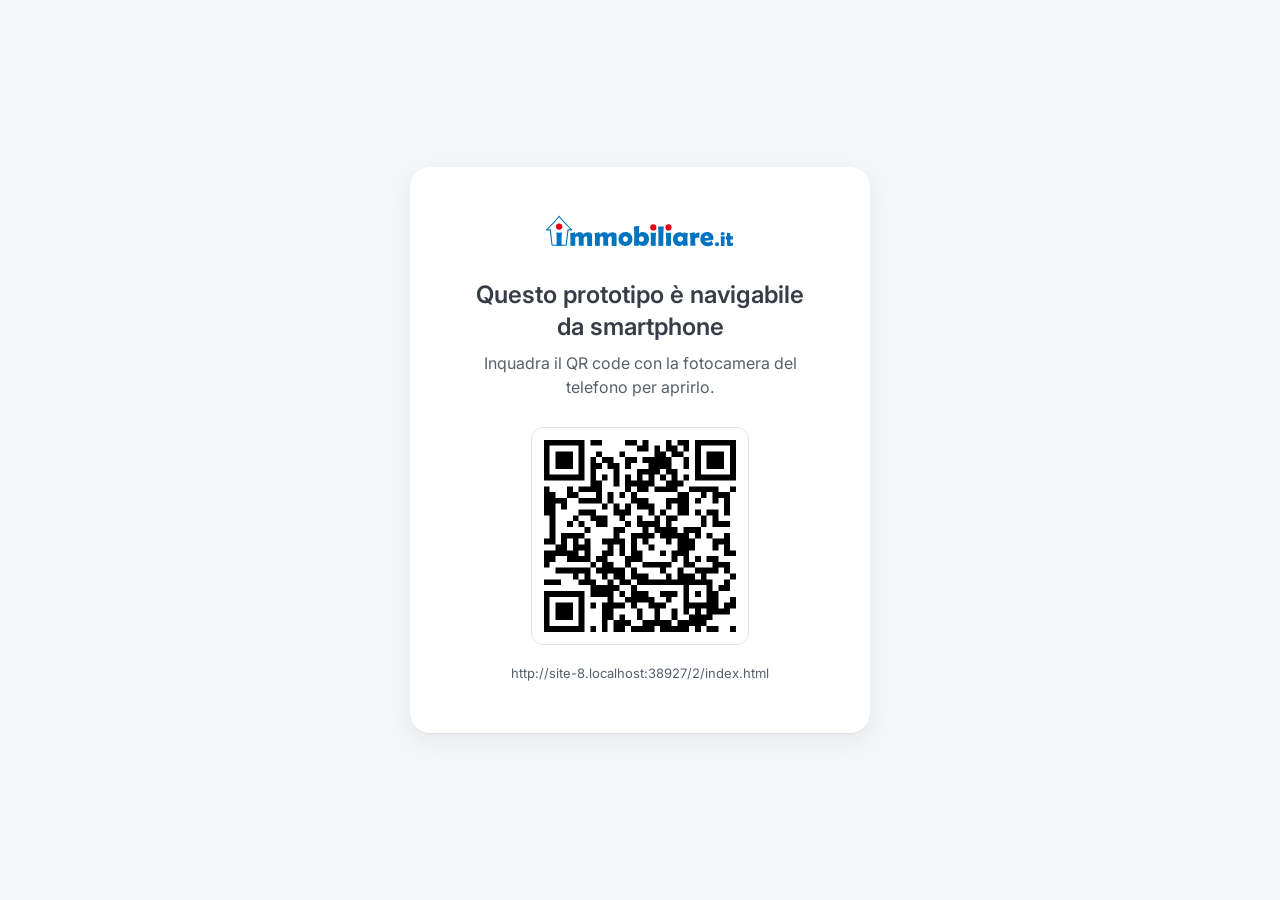
==== commit 956c8a0d: "Add files via upload" ====
--- a/2/index.html
+++ b/2/index.html
@@ -61,9 +61,9 @@
   <button class="g-pill g-vedi" data-open-gallery aria-label="Vedi foto"><span class="ic16"><svg viewBox="0 0 16 16" fill="none"><path d="M5.5 2a.5.5 0 0 0 0 1h6A1.5 1.5 0 0 1 13 4.5v6a.5.5 0 0 0 1 0v-6A2.5 2.5 0 0 0 11.5 2h-6z" fill="#fff"/><path fill-rule="evenodd" clip-rule="evenodd" d="M7.333 7.167a1.5 1.5 0 1 1 3 0 1.5 1.5 0 0 1-3 0zm1.5-.5a.5.5 0 1 0 0 1 .5.5 0 0 0 0-1z" fill="#fff"/><path fill-rule="evenodd" clip-rule="evenodd" d="M3.833 4A1.833 1.833 0 0 0 2 5.833v6.334C2 13.179 2.82 14 3.833 14h6.334C11.179 14 12 13.18 12 12.167V5.833A1.833 1.833 0 0 0 10.167 4H3.833zM3 5.833C3 5.373 3.373 5 3.833 5h6.334c.46 0 .833.373.833.833v5.907l-.636-.89a1.17 1.17 0 0 0-1.774-.147l-.097.096-.683.586a.17.17 0 0 1-.227-.009L5.825 9.618a1.17 1.17 0 0 0-1.65 0L3 10.793V5.833zm.001 6.372a.833.833 0 0 0 .832.795h6.334a.8.8 0 0 0 .422-.115l-1.038-1.454a.17.17 0 0 0-.254-.021l-.11.11-.028.027-.698.598a1.17 1.17 0 0 1-1.584-.061L5.118 10.325a.17.17 0 0 0-.236 0L3.02 12.187l-.019.018z" fill="#fff"/></svg></span>Vedi foto</button>
   <span class="g-pill g-num" id="gNum">1/5</span>
 </div>
-</div><div class="cf"><i class="c0" data-open-gallery role="button" aria-label="Apri galleria"><svg viewBox="0 0 56 56" fill="none"><path d="M4 11C4 6.5 7.5 3 12 3H44C48.4 3 52 6.5 52 11V43C52 47.4 48.4 51 44 51H12C7.5 51 4 47.4 4 43V11Z" fill="#fff"/><path fill-rule="evenodd" d="M23.6 16.5C23.3 16.5 23.1 16.5 23 16.7C22.8 16.9 22.7 17.1 22.7 17.3C22.7 17.6 22.8 17.8 23 17.9C23.1 18.1 23.3 18.2 23.6 18.2H34.1C34.8 18.2 35.4 18.5 35.9 19C36.4 19.5 36.7 20.1 36.7 20.8V31.3C36.7 31.6 36.8 31.8 37 31.9C37.1 32.1 37.3 32.2 37.6 32.2C37.8 32.2 38 32.1 38.2 31.9C38.4 31.8 38.5 31.6 38.5 31.3V20.8C38.5 19.7 38 18.6 37.2 17.7C36.3 16.9 35.2 16.5 34.1 16.5H23.6Z" fill="#0074C1"/><path fill-rule="evenodd" d="M26.8 25.5C26.8 24.8 27.1 24.1 27.6 23.6C28 23.1 28.7 22.9 29.4 22.9C30.1 22.9 30.8 23.1 31.3 23.6C31.8 24.1 32 24.8 32 25.5C32 26.2 31.8 26.9 31.3 27.3C30.8 27.8 30.1 28.1 29.4 28.1C28.7 28.1 28 27.8 27.6 27.3C27.1 26.9 26.8 26.2 26.8 25.5ZM29.4 24.6C29.2 24.6 29 24.7 28.8 24.9C28.6 25 28.5 25.3 28.5 25.5C28.5 25.7 28.6 25.9 28.8 26.1C29 26.3 29.2 26.4 29.4 26.4C29.6 26.4 29.9 26.3 30 26.1C30.2 25.9 30.3 25.7 30.3 25.5C30.3 25.3 30.2 25 30 24.9C29.9 24.7 29.6 24.6 29.4 24.6Z" fill="#0074C1"/><path fill-rule="evenodd" d="M20.7 20C19.8 20 19 20.3 18.4 20.9C17.8 21.5 17.5 22.3 17.5 23.2V34.2C17.5 35.1 17.8 35.9 18.4 36.5C19 37.1 19.8 37.5 20.7 37.5H31.7C32.6 37.5 33.4 37.1 34 36.5C34.6 35.9 35 35.1 35 34.2V23.2C35 22.7 34.9 22.3 34.7 21.9C34.5 21.5 34.3 21.2 34 20.9C33.7 20.6 33.4 20.4 33 20.2C32.6 20 32.2 20 31.7 20H20.7ZM19.2 23.2C19.2 22.4 19.9 21.7 20.7 21.7H31.7C32.5 21.7 33.2 22.4 33.2 23.2V33.5L32.1 31.9C31.9 31.7 31.7 31.5 31.4 31.3C31.2 31.2 30.9 31.1 30.6 31.1C30.3 31.1 30 31.1 29.7 31.2C29.4 31.3 29.2 31.5 29 31.7L28.8 31.8L27.6 32.9C27.6 32.9 27.5 32.9 27.4 32.9C27.3 32.9 27.3 32.9 27.2 32.9L24.1 29.8C23.8 29.4 23.2 29.2 22.7 29.2C22.2 29.2 21.6 29.4 21.3 29.8L19.2 31.8V23.2ZM19.2 34.3C19.2 34.7 19.4 35 19.7 35.3C19.9 35.6 20.3 35.7 20.7 35.7H31.7C32 35.7 32.3 35.6 32.5 35.5L30.7 33L30.5 32.8C30.4 32.8 30.4 32.8 30.3 32.9L30 33.1L28.8 34.2C28.4 34.5 27.9 34.7 27.3 34.7C26.8 34.7 26.3 34.5 26 34.1L22.9 31L22.7 30.9L22.5 31L19.2 34.3Z" fill="#0074C1"/></svg></i><i class="c0"><svg viewBox="0 0 56 56" fill="none"><path d="M4 11C4 6.5 7.5 3 12 3H44C48.4 3 52 6.5 52 11V43C52 47.4 48.4 51 44 51H12C7.5 51 4 47.4 4 43V11Z" fill="#fff"/><path fill-rule="evenodd" d="M19.5 17.6C18.6 17.6 17.8 18 17.2 18.6C16.6 19.2 16.3 20 16.3 20.8V33.1C16.3 33.5 16.4 33.9 16.5 34.3C16.7 34.7 16.9 35 17.2 35.3C17.5 35.6 17.9 35.9 18.3 36C18.7 36.2 19.1 36.3 19.5 36.3H36.4C36.8 36.3 37.2 36.2 37.6 36C38 35.9 38.4 35.6 38.7 35.3C39 35 39.2 34.7 39.4 34.3C39.5 33.9 39.6 33.5 39.6 33.1V26.7C39.6 25.8 39.3 25 38.7 24.4C38.1 23.8 37.3 23.5 36.4 23.5H33.8V20.8C33.8 20 33.4 19.2 32.8 18.6C32.2 18 31.4 17.6 30.6 17.6H19.5ZM18 20.8C18 20 18.7 19.4 19.5 19.4H30.6C31.4 19.4 32 20 32 20.8V24.3C32 24.8 32.4 25.2 32.9 25.2H36.4C37.2 25.2 37.9 25.9 37.9 26.7V33.1C37.9 33.9 37.2 34.5 36.4 34.5H33.8V29.9C33.8 29.6 33.7 29.4 33.5 29.2C33.4 29.1 33.1 29 32.9 29C32.7 29 32.5 29.1 32.3 29.2C32.1 29.4 32 29.6 32 29.9V34.5H19.5C18.7 34.5 18 33.9 18 33.1V20.8Z" fill="#0074C1"/></svg></i><i class="c0"><svg viewBox="0 0 56 56" fill="none"><path d="M4 11C4 6.5 7.5 3 12 3H44C48.4 3 52 6.5 52 11V43C52 47.4 48.4 51 44 51H12C7.5 51 4 47.4 4 43V11Z" fill="#fff"/><path fill-rule="evenodd" d="M16.3 27C16.3 21.6 21.7 17.6 27.9 17.6C28.5 17.6 29 17.6 29.5 17.7C29.7 17.7 29.9 17.8 30.1 18C30.2 18.2 30.3 18.4 30.3 18.7C30.3 18.9 30.1 19.1 30 19.3C29.8 19.4 29.5 19.5 29.3 19.4C28.9 19.4 28.4 19.4 28 19.4C22.3 19.4 18 22.9 18 27C18 31 22.3 34.5 28 34.5C33.6 34.5 37.9 31 37.9 27C37.9 24.9 36.8 23 34.9 21.6V23.7C34.9 24 34.9 24.2 34.7 24.4C34.5 24.5 34.3 24.6 34.1 24.6C33.8 24.6 33.6 24.5 33.5 24.4C33.3 24.2 33.2 24 33.2 23.7V19.7C33.2 19.4 33.3 19.2 33.5 19C33.6 18.9 33.8 18.8 34.1 18.8H38.2C38.4 18.8 38.6 18.9 38.8 19C38.9 19.2 39 19.4 39 19.7C39 19.9 38.9 20.1 38.8 20.3C38.6 20.4 38.4 20.5 38.2 20.5H36.4C38.4 22.2 39.6 24.4 39.6 27C39.6 32.3 34.2 36.3 27.9 36.3C21.7 36.3 16.3 32.3 16.3 27Z" fill="#0074C1"/><path fill-rule="evenodd" d="M24.5 27C24.5 26 24.8 25.1 25.5 24.5C26.1 23.8 27 23.5 28 23.5C28.9 23.5 29.8 23.8 30.4 24.5C31.1 25.1 31.5 26 31.5 27C31.5 27.9 31.1 28.8 30.4 29.4C29.8 30.1 28.9 30.5 28 30.5C27 30.5 26.1 30.1 25.5 29.4C24.8 28.8 24.5 27.9 24.5 27ZM28 25.2C27.5 25.2 27 25.4 26.7 25.7C26.4 26 26.2 26.5 26.2 27C26.2 27.4 26.4 27.9 26.7 28.2C27 28.5 27.5 28.7 28 28.7C28.4 28.7 28.9 28.5 29.2 28.2C29.5 27.9 29.7 27.4 29.7 27C29.7 26.5 29.5 26 29.2 25.7C28.9 25.4 28.4 25.2 28 25.2Z" fill="#0074C1"/></svg></i><i class="c0"><svg viewBox="0 0 56 56" fill="none"><path d="M4 11C4 6.5 7.5 3 12 3H44C48.4 3 52 6.5 52 11V43C52 47.4 48.4 51 44 51H12C7.5 51 4 47.4 4 43V11Z" fill="#fff"/><path fill-rule="evenodd" d="M19.5 19.4C18.6 19.4 17.8 19.7 17.2 20.3C16.6 20.9 16.3 21.7 16.3 22.6V31.9C16.3 32.8 16.6 33.6 17.2 34.2C17.8 34.8 18.6 35.1 19.5 35.1H28.8C29.7 35.1 30.5 34.8 31.1 34.2C31.7 33.6 32 32.8 32 31.9V31.6L37.1 32.7C37.4 32.8 37.7 32.8 38 32.7C38.3 32.7 38.6 32.5 38.8 32.3C39.1 32.1 39.3 31.9 39.4 31.6C39.5 31.3 39.6 31 39.6 30.7V23.5C39.6 23.2 39.5 22.9 39.4 22.6C39.3 22.3 39.1 22.1 38.8 21.9C38.6 21.7 38.3 21.6 38 21.5C37.7 21.5 37.3 21.5 37 21.5L32 22.9V22.6C32 21.7 31.7 20.9 31.1 20.3C30.5 19.7 29.7 19.4 28.8 19.4H19.5ZM32 24.9V29.5C32 29.7 32.1 29.8 32.3 29.8L37.5 31L37.8 31L37.9 30.7V23.5L37.8 23.3L37.5 23.2L32.2 24.6L32 24.9ZM30.3 22.6C30.3 21.8 29.6 21.1 28.8 21.1H19.5C18.7 21.1 18 21.8 18 22.6V31.9C18 32.7 18.7 33.4 19.5 33.4H28.8C29.6 33.4 30.3 32.7 30.3 31.9V22.6Z" fill="#0074C1"/></svg></i><div id="n750_2903" class="ce" data-scroll-calc role="button"><div class="cc"><span class="calc-ico"><svg viewBox="0 0 24 24" fill="none" stroke="#0074C1" stroke-width="1.8" stroke-linecap="round" stroke-linejoin="round"><rect x="4" y="2" width="16" height="20" rx="2"/><path d="M8 6h8M16 14v4M16 10h.01M12 10h.01M8 10h.01M12 14h.01M8 14h.01M12 18h.01M8 18h.01"/></svg></span><i class="c1"><svg viewBox="0 0 18 22" fill="none"><path d="M0.8 2.9V18.6C0.8 19.8 1.7 20.8 2.9 20.8H14.3C15.5 20.8 16.5 19.8 16.5 18.6V2.9C16.5 1.7 15.5 0.8 14.3 0.8H2.9C1.7 0.8 0.8 1.7 0.8 2.9Z" stroke="#0074C1" stroke-width="1.6" stroke-linecap="round" stroke-linejoin="round"/></svg></i><i class="c2"><svg viewBox="0 0 3 3" fill="none"><circle cx="1.1" cy="1.05" r="1.05" fill="#0074C1"/></svg></i><i class="c3"><svg viewBox="0 0 3 3" fill="none"><circle cx="1.1" cy="1.05" r="1.05" fill="#0074C1"/></svg></i><i class="c4"><svg viewBox="0 0 3 3" fill="none"><circle cx="1.1" cy="1.05" r="1.05" fill="#0074C1"/></svg></i><i class="c5"><svg viewBox="0 0 3 3" fill="none"><circle cx="1.1" cy="1.05" r="1.05" fill="#0074C1"/></svg></i><i class="c6"><svg viewBox="0 0 3 3" fill="none"><circle cx="1.1" cy="1.05" r="1.05" fill="#0074C1"/></svg></i><i class="c7"><svg viewBox="0 0 3 3" fill="none"><circle cx="1.1" cy="1.05" r="1.05" fill="#0074C1"/></svg></i><i class="c8"><svg viewBox="0 0 3 3" fill="none"><circle cx="1.1" cy="1.05" r="1.05" fill="#0074C1"/></svg></i><i class="c9"><svg viewBox="0 0 3 3" fill="none"><circle cx="1.1" cy="1.05" r="1.05" fill="#0074C1"/></svg></i><i class="ca"><svg viewBox="0 0 3 3" fill="none"><circle cx="1.1" cy="1.05" r="1.05" fill="#0074C1"/></svg></i><i class="cb"><svg viewBox="0 0 18 2" fill="none" style="overflow:visible"><path d="M0.8 0.8H16.2" stroke="#0074C1" stroke-width="1.6" stroke-linecap="round"/></svg></i></div><p class="cd">Mutuo</p></div></div><div class="c10"><div class="ch"><div class="cl"><i class="c0"><svg viewBox="0 0 48 48" fill="none"><path d="M5.2 47.5H32L14 9.5L0 18.3V40C0 43.4 2.1 46.3 5.2 47.5Z" fill="#BEDBA5"/><path d="M45 1.7L18 17.9L33.9 47.9H40C44.4 47.9 48 44.4 48 39.9V7.9C48 5.4 46.8 3.2 45 1.7Z" fill="#FDF9EF"/><path d="M0 18.9L13.5 10.5L3.4 1.5H3.3C1.3 2.9 0 5.3 0 8V18.9Z" fill="#CCE5FF"/><path d="M10 2L19 16.5L44.5 2V1.3C43.2 0.5 41.6 0 40 0H8.5L10 2Z" fill="#CCE5FF"/><path d="M6.7 0.1C4.3 0.4 2.2 1.9 1 3.9L26.5 47H34.5L16.6 16.8L42.5 1V0.3C41.7 0.1 40.8 0 40 0H31.1L13.1 10.9L6.7 0.1Z" fill="#FFE8A9"/><path fill-rule="evenodd" d="M31.5 25.3C32.4 24 33 22.4 33 20.7C33 15.9 28.9 12 23.9 12C19 12 15 15.9 15 20.7C15 22.4 15.5 24 16.4 25.3L16.6 25.7L23.9 36L31.3 25.7L31.5 25.3Z" fill="#0074C1"/><path fill-rule="evenodd" d="M27.8 20.7C27.8 22.7 26.1 24.4 24 24.4C21.8 24.4 20.1 22.7 20.1 20.7C20.1 18.6 21.8 16.9 24 16.9C26.1 16.9 27.8 18.6 27.8 20.7Z" fill="#fff"/><path fill-rule="evenodd" d="M40 1H8C4.1 1 1 4.1 1 8V40C1 43.8 4.1 47 8 47H40C43.8 47 47 43.8 47 40V8C47 4.1 43.8 1 40 1ZM8 0C3.5 0 0 3.5 0 8V40C0 44.4 3.5 48 8 48H40C44.4 48 48 44.4 48 40V8C48 3.5 44.4 0 40 0H8Z" fill="#D9D9D9"/></svg></i><div class="ck"><div class="ch"><p class="cg">Appartamento via Luigi Bertelli 18, Talenti - Monte Sacro, Roma</p></div><div class="cj"><p class="ci">Roma</p><p class="ci">•</p><p class="ci">Talenti - Monte Sacro</p><p class="ci">•</p><p class="ci">Via Luigi Bertelli, 18</p></div></div></div><div class="cu"><div class="cn"><p class="cm">€ 250.000</p></div><div class="ct"><a id="n750_2953" class="cs" data-link style="margin-top:2px"><p style="font-size:14px;font-weight:500;line-height:24px;color:#0074c1;text-decoration:underline;white-space:pre;">Mutuo · 848€/mese</p></a></div></div></div><div class="cz"><div class="cy"><i class="cv"><svg viewBox="0 0 16 16" fill="none"><path fill-rule="evenodd" d="M3.1 2.6C2.6 2.6 2.2 2.8 1.8 3.2C1.5 3.5 1.3 4 1.3 4.5V11.5C1.3 11.7 1.3 11.9 1.4 12.2C1.5 12.4 1.6 12.6 1.8 12.7C2 12.9 2.2 13.1 2.4 13.1C2.6 13.2 2.9 13.3 3.1 13.3H12.8C13 13.3 13.3 13.2 13.5 13.1C13.7 13.1 13.9 12.9 14.1 12.7C14.2 12.6 14.4 12.4 14.5 12.2C14.6 11.9 14.6 11.7 14.6 11.5V7.8C14.6 7.3 14.4 6.8 14.1 6.5C13.7 6.1 13.3 6 12.8 6H11.3V4.5C11.3 4 11.1 3.5 10.7 3.2C10.4 2.8 9.9 2.6 9.4 2.6H3.1ZM2.3 4.5C2.3 4 2.7 3.6 3.1 3.6H9.4C9.9 3.6 10.3 4 10.3 4.5V6.5C10.3 6.7 10.5 7 10.8 7H12.8C13.2 7 13.6 7.3 13.6 7.8V11.5C13.6 11.9 13.2 12.3 12.8 12.3H11.3V9.6C11.3 9.5 11.2 9.4 11.1 9.3C11 9.2 10.9 9.1 10.8 9.1C10.7 9.1 10.5 9.2 10.4 9.3C10.3 9.4 10.3 9.5 10.3 9.6V12.3H3.1C2.7 12.3 2.3 11.9 2.3 11.5V4.5Z" fill="#373C47"/></svg></i><div class="cx"><p class="cw">5</p></div></div><div class="cy"><i class="cv"><svg viewBox="0 0 16 16" fill="none"><path fill-rule="evenodd" d="M2 3.8C2 3.3 2.1 2.8 2.5 2.5C2.8 2.1 3.3 2 3.8 2H12.1C12.6 2 13.1 2.1 13.4 2.5C13.8 2.8 14 3.3 14 3.8V12.1C14 12.6 13.8 13.1 13.4 13.4C13.1 13.8 12.6 14 12.1 14H3.8C3.3 14 2.8 13.8 2.5 13.4C2.1 13.1 2 12.6 2 12.1V3.8ZM3.8 3C3.3 3 3 3.3 3 3.8V12.1C3 12.6 3.3 13 3.8 13H12.1C12.6 13 13 12.6 13 12.1V3.8C13 3.3 12.6 3 12.1 3H3.8ZM5 5.7V6.5C5 6.6 4.9 6.7 4.8 6.8C4.7 6.9 4.6 7 4.5 7C4.3 7 4.2 6.9 4.1 6.8C4 6.7 4 6.6 4 6.5V4.5C4 4.3 4 4.2 4.1 4.1C4.2 4 4.3 4 4.5 4H6.4C6.6 4 6.7 4 6.8 4.1C6.9 4.2 6.9 4.3 6.9 4.5C6.9 4.6 6.9 4.7 6.8 4.8C6.7 4.9 6.6 5 6.4 5H5.7L7.3 6.6C7.4 6.7 7.4 6.8 7.4 6.9C7.4 7.1 7.4 7.2 7.3 7.3C7.2 7.4 7.1 7.4 6.9 7.4C6.8 7.4 6.7 7.4 6.6 7.3L5 5.7ZM11 9.5V10.2L9.3 8.6L8.9 8.4L8.6 8.6L8.4 8.9L8.6 9.3L10.2 11H9.5C9.3 11 9.2 11 9.1 11.1C9 11.2 9 11.3 9 11.5C9 11.6 9 11.7 9.1 11.8C9.2 11.9 9.3 12 9.5 12H11.5C11.6 12 11.7 11.9 11.8 11.8C11.9 11.7 12 11.6 12 11.5V9.5C12 9.3 11.9 9.2 11.8 9.1C11.7 9 11.6 9 11.5 9C11.3 9 11.2 9 11.1 9.1C11 9.2 11 9.3 11 9.5Z" fill="#373C47"/></svg></i><div class="cx"><p class="cw">140 m²</p></div></div><div class="cy"><i class="cv"><svg viewBox="0 0 16 16" fill="none"><path fill-rule="evenodd" d="M3.6 3.5C3.6 3.2 3.7 2.9 3.9 2.7C4.1 2.5 4.3 2.3 4.6 2.3C4.9 2.3 5.2 2.3 5.4 2.5C5.6 2.6 5.8 2.8 5.9 3.1L5.3 4.2C5.3 4.3 5.3 4.4 5.3 4.5C5.3 4.6 5.4 4.7 5.4 4.8C5.5 4.9 5.6 4.9 5.7 4.9C5.8 5 5.9 4.9 6 4.9L8.2 3.9C8.3 3.9 8.3 3.8 8.4 3.7C8.4 3.6 8.5 3.5 8.4 3.4C8.4 3.3 8.4 3.2 8.3 3.1C8.3 3 8.2 3 8.1 3L6.8 2.7C6.6 2.2 6.3 1.8 5.9 1.6C5.4 1.3 4.9 1.2 4.4 1.3C3.9 1.4 3.4 1.7 3.1 2.1C2.8 2.5 2.6 2.9 2.6 3.5V7.6H1.8C1.7 7.6 1.5 7.7 1.4 7.8C1.3 7.9 1.3 8 1.3 8.1C1.3 8.2 1.3 8.4 1.4 8.5C1.5 8.6 1.7 8.6 1.8 8.6H2.6V10.1C2.6 10.7 2.8 11.3 3.1 11.7C3.4 12.2 3.8 12.6 4.3 12.9V14.1C4.3 14.2 4.3 14.4 4.4 14.5C4.5 14.6 4.7 14.6 4.8 14.6C4.9 14.6 5 14.6 5.1 14.5C5.2 14.4 5.3 14.2 5.3 14.1V13.2C5.4 13.3 5.6 13.3 5.8 13.3H10.1C10.3 13.3 10.5 13.3 10.6 13.2V14.1C10.6 14.2 10.7 14.4 10.8 14.5C10.9 14.6 11 14.6 11.1 14.6C11.2 14.6 11.4 14.6 11.5 14.5C11.6 14.4 11.6 14.2 11.6 14.1V12.9C12.1 12.6 12.5 12.2 12.8 11.7C13.1 11.3 13.3 10.7 13.3 10.1V8.6H14.1C14.2 8.6 14.4 8.6 14.5 8.5C14.6 8.4 14.6 8.2 14.6 8.1C14.6 8 14.6 7.9 14.5 7.8C14.4 7.7 14.2 7.6 14.1 7.6H3.6V3.5ZM12.3 8.6H3.6V10.1C3.6 10.7 3.8 11.2 4.3 11.6C4.7 12.1 5.2 12.3 5.8 12.3H10.1C10.7 12.3 11.2 12.1 11.6 11.6C12.1 11.2 12.3 10.7 12.3 10.1V8.6Z" fill="#373C47"/></svg></i><div class="cx"><p class="cw">2</p></div></div><div class="cy"><i class="cv"><svg viewBox="0 0 16 16" fill="none"><path fill-rule="evenodd" d="M2 2.8C2 2.3 2.3 2 2.8 2H4.8C5.2 2 5.6 2.3 5.6 2.8V4.3H7.5C7.9 4.3 8.3 4.7 8.3 5.1V7.3H10.1C10.6 7.3 11 7.7 11 8.1V10.3H13.1C13.6 10.3 14 10.7 14 11.1V13.1C14 13.6 13.6 14 13.1 14H2.8C2.3 14 2 13.6 2 13.1V2.8ZM3 3V13H13V11.3H10.8C10.3 11.3 10 10.9 10 10.5V8.3H8.1C7.7 8.3 7.3 7.9 7.3 7.5V5.3H5.5C5 5.3 4.6 4.9 4.6 4.5V3H3Z" fill="#373C47"/></svg></i><div class="cx"><p class="cw">R</p></div></div><div class="cy"><i class="cv"><svg viewBox="0 0 16 16" fill="none"><path fill-rule="evenodd" d="M10.5 10.2L10.8 10.3L11.1 10.2L12.2 9C12.3 8.8 12.3 8.6 12.2 8.4L11.9 8.3L11.6 8.4L11.2 8.8V6.4C11.2 6.1 11 6 10.8 6C10.6 6 10.4 6.1 10.4 6.4V8.8L10 8.4L9.7 8.3L9.4 8.4C9.3 8.6 9.3 8.8 9.4 9L10.5 10.2ZM4.8 6.1L5.1 6L5.4 6.1L6.5 7.2C6.7 7.4 6.7 7.7 6.5 7.8L6.2 8L5.9 7.8L5.5 7.4V9.9C5.5 10.1 5.3 10.3 5.1 10.3C4.9 10.3 4.7 10.1 4.7 9.9V7.4L4.3 7.8L4 8L3.7 7.8C3.6 7.6 3.6 7.4 3.7 7.2L4.8 6.1Z" fill="#373C47"/><path fill-rule="evenodd" d="M14 3.8V12.1C14 12.6 13.8 13.1 13.4 13.4C13.1 13.8 12.6 14 12.1 14H3.8C3.3 14 2.8 13.8 2.5 13.4C2.1 13.1 2 12.6 2 12.1V3.8C2 3.3 2.1 2.8 2.5 2.5C2.8 2.1 3.3 2 3.8 2H12.1C12.6 2 13.1 2.1 13.4 2.5C13.8 2.8 14 3.3 14 3.8ZM13 12.1V3.8C13 3.3 12.6 3 12.1 3H8.5V13H12.1C12.6 13 13 12.6 13 12.1ZM7.5 13V3H3.8C3.3 3 3 3.3 3 3.8V12.1C3 12.6 3.3 13 3.8 13H7.5Z" fill="#373C47"/></svg></i><div class="cx"><p class="cw">Sì</p></div></div><div class="cy"><i class="cv"><svg viewBox="0 0 16 16" fill="none"><path fill-rule="evenodd" d="M7.1 1.3C6.3 1.3 5.5 1.6 4.9 2.2C4.3 2.8 3.9 3.6 3.9 4.4V9.9H3.6V9.6C3.6 9.5 3.6 9.4 3.5 9.3C3.4 9.2 3.2 9.1 3.1 9.1C3 9.1 2.9 9.2 2.8 9.3C2.7 9.4 2.6 9.5 2.6 9.6V10.3L2.1 11.5C2 11.8 1.9 12 1.9 12.3C1.9 12.5 2 12.8 2.1 13L2.3 13.6C2.2 13.7 2.1 13.7 2 13.8C2 13.9 1.9 14 2 14.2C2 14.3 2 14.4 2.1 14.5C2.2 14.6 2.3 14.6 2.4 14.6H13.4C13.6 14.6 13.7 14.6 13.8 14.5C13.9 14.4 13.9 14.3 13.9 14.2C14 14 13.9 13.9 13.9 13.8C13.8 13.7 13.7 13.7 13.6 13.6L13.8 13C13.9 12.8 14 12.5 14 12.3C14 12 13.9 11.8 13.8 11.5L13.3 10.3V9.6C13.3 9.5 13.2 9.4 13.1 9.3C13 9.2 12.9 9.1 12.8 9.1C12.7 9.1 12.5 9.2 12.4 9.3C12.3 9.4 12.3 9.5 12.3 9.6V9.9H11.9V4.4C11.9 3.6 11.6 2.8 11 2.2C10.4 1.6 9.6 1.3 8.8 1.3H7.1ZM11.3 13.6H12.5L12.9 12.6C13 12.5 13 12.4 13 12.3C13 12.2 13 12 12.9 11.9L12.5 10.9H11.3V13.6ZM10.3 10.9V13.6H8.4V10.9H10.3ZM10.8 9.9H10.9V5.3H4.9V9.9H10.8ZM7.4 13.6H5.6V10.9H7.4V13.6ZM4.6 13.6V10.9H3.4L3 11.9C2.9 12 2.9 12.2 2.9 12.3C2.9 12.4 2.9 12.5 3 12.6L3.4 13.6H4.6ZM6.3 2.4C6.6 2.3 6.8 2.3 7.1 2.3H7.4V3.5L6.3 2.4ZM5.5 3C5.2 3.4 5 3.8 5 4.3H6.9L5.5 3ZM10.4 3C10.7 3.4 10.9 3.8 10.9 4.3H9L10.4 3ZM9.6 2.4L8.4 3.5V2.3H8.8C9.1 2.3 9.3 2.3 9.6 2.4Z" fill="#373C47"/></svg></i><div class="cx"><p class="cw">Balcone</p></div></div></div></div><div class="c1a"><div class="c19"><div class="c15"><i class="c11"><svg viewBox="0 0 24 24" fill="none"><path fill-rule="evenodd" d="M17.7 2.4C18 2 18.5 1.9 19 1.9C19.4 1.9 19.9 2 20.2 2.4L21.5 3.7C21.9 4 22 4.5 22 4.9C22 5.4 21.9 5.9 21.5 6.2L11.7 16.2L11.2 16.5H8.2C8 16.5 7.8 16.4 7.7 16.2C7.5 16.1 7.5 15.9 7.5 15.7V12.7L7.7 12.2L17.7 2.4ZM19.1 3.4H18.8L18.1 4.1L19.8 5.8L20.5 5.1V4.8L19.1 3.4ZM18.8 6.9L17 5.1L9 13V15H10.9L18.8 6.9Z" fill="#373C47"/><path fill-rule="evenodd" d="M5.7 4.5C5 4.5 4.5 5 4.5 5.7V18.2C4.5 18.9 5 19.5 5.7 19.5H18.2C18.9 19.5 19.5 18.9 19.5 18.2V11.7C19.5 11.5 19.5 11.3 19.7 11.2C19.8 11 20 11 20.2 11C20.4 11 20.6 11 20.7 11.2C20.9 11.3 21 11.5 21 11.7V18.2C21 18.9 20.7 19.6 20.1 20.1C19.6 20.7 18.9 21 18.2 21H5.7C5 21 4.3 20.7 3.8 20.1C3.2 19.6 3 18.9 3 18.2V5.7C3 5 3.2 4.3 3.8 3.8C4.3 3.2 5 3 5.7 3H12.2C12.4 3 12.6 3 12.7 3.2C12.9 3.3 13 3.5 13 3.7C13 3.9 12.9 4.1 12.7 4.2C12.6 4.4 12.4 4.5 12.2 4.5H5.7Z" fill="#373C47"/></svg></i><div class="c14"><div class="c13"><p class="c12">Nota</p></div></div></div><div class="c17"><p class="c16">aggiungi</p></div><div class="c18"></div></div></div><div class="c1z"><div id="n750_3007" class="c1y"><div class="c1b"></div><a id="n750_3009" class="c1m" data-link><div class="c1i"><div class="c1e"><div class="c1d"><b class="c1c"></b></div></div><div class="c1h"><p class="c1f">Quanto mutuo puoi ottenere?</p><p class="c1g">Simula importo e rata in 3 minuti</p></div></div><div class="c1l"><div class="c1k"><p class="c1j">FAI UNA SIMULAZIONE</p></div></div></a><div class="c1x"><div class="c1t"><div class="c1p"><div class="c1d"><div class="c1n"></div><b class="c1o"></b></div></div><div class="c1s"><div class="ch"><p class="c1q">Eni Plenitude</p></div><div class="ch"><p class="c1r">Con Fixa Time 24 Smart, 30% di sconto su luce e/o gas</p></div></div></div><div class="c1w"><div class="c1v"><p class="c1u">Approfittane</p></div></div></div></div></div><div class="c22"><i class="c11"><svg viewBox="0 0 24 24" fill="none"><path fill-rule="evenodd" d="M14.9 14.9C15.1 15 15.3 15 15.5 14.9C15.6 14.8 15.8 14.7 15.9 14.5C16 14.3 16 14.1 15.9 13.9C15.8 13.8 15.7 13.6 15.5 13.5L12.7 12.2V8.2C12.7 8 12.6 7.8 12.5 7.7C12.3 7.5 12.1 7.5 12 7.5C11.8 7.5 11.6 7.5 11.4 7.7C11.3 7.8 11.2 8 11.2 8.2V12.4C11.2 12.9 11.5 13.3 11.9 13.5L14.9 14.9Z" fill="#373C47"/><path fill-rule="evenodd" d="M12 2C6.5 2 2 6.2 2 11.7C2 17.2 6.4 22 12 22C17.5 22 22 17.2 22 11.7C22 6.2 17.4 2 12 2ZM3.5 11.7C3.5 7 7.2 3.5 12 3.5C16.7 3.5 20.5 7 20.5 11.7C20.5 16.4 16.6 20.5 12 20.5C7.3 20.5 3.5 16.4 3.5 11.7Z" fill="#373C47"/></svg></i><p class="c20">Annuncio aggiornato il 21/07/2026</p><div class="c21"></div></div><div class="c2f"><div class="c24"><p class="c23">Descrizione</p></div><div class="ch"><p class="c25">riferimento: SRL - VIA BERTELLI</p></div><div class="c27"><p class="c26">Appartamento ampia metratura Montesacro</p></div><div class="c29"><div class="ch"><p class="c28">Rivolta Immobiliare propone in vendita, nel cuore di Montesacro e più precisamente in Via Luigi Bertelli, un ampio appartamento di circa 140 mq situato al piano rialzato di un elegante stabile con ascensore, recentemente valorizzato grazie agli interventi del Bonus 110.
+</div><div class="cf"><i class="c0" data-open-gallery role="button" aria-label="Apri galleria"><svg viewBox="0 0 56 56" fill="none"><path d="M4 11C4 6.5 7.5 3 12 3H44C48.4 3 52 6.5 52 11V43C52 47.4 48.4 51 44 51H12C7.5 51 4 47.4 4 43V11Z" fill="#fff"/><path fill-rule="evenodd" d="M23.6 16.5C23.3 16.5 23.1 16.5 23 16.7C22.8 16.9 22.7 17.1 22.7 17.3C22.7 17.6 22.8 17.8 23 17.9C23.1 18.1 23.3 18.2 23.6 18.2H34.1C34.8 18.2 35.4 18.5 35.9 19C36.4 19.5 36.7 20.1 36.7 20.8V31.3C36.7 31.6 36.8 31.8 37 31.9C37.1 32.1 37.3 32.2 37.6 32.2C37.8 32.2 38 32.1 38.2 31.9C38.4 31.8 38.5 31.6 38.5 31.3V20.8C38.5 19.7 38 18.6 37.2 17.7C36.3 16.9 35.2 16.5 34.1 16.5H23.6Z" fill="#0074C1"/><path fill-rule="evenodd" d="M26.8 25.5C26.8 24.8 27.1 24.1 27.6 23.6C28 23.1 28.7 22.9 29.4 22.9C30.1 22.9 30.8 23.1 31.3 23.6C31.8 24.1 32 24.8 32 25.5C32 26.2 31.8 26.9 31.3 27.3C30.8 27.8 30.1 28.1 29.4 28.1C28.7 28.1 28 27.8 27.6 27.3C27.1 26.9 26.8 26.2 26.8 25.5ZM29.4 24.6C29.2 24.6 29 24.7 28.8 24.9C28.6 25 28.5 25.3 28.5 25.5C28.5 25.7 28.6 25.9 28.8 26.1C29 26.3 29.2 26.4 29.4 26.4C29.6 26.4 29.9 26.3 30 26.1C30.2 25.9 30.3 25.7 30.3 25.5C30.3 25.3 30.2 25 30 24.9C29.9 24.7 29.6 24.6 29.4 24.6Z" fill="#0074C1"/><path fill-rule="evenodd" d="M20.7 20C19.8 20 19 20.3 18.4 20.9C17.8 21.5 17.5 22.3 17.5 23.2V34.2C17.5 35.1 17.8 35.9 18.4 36.5C19 37.1 19.8 37.5 20.7 37.5H31.7C32.6 37.5 33.4 37.1 34 36.5C34.6 35.9 35 35.1 35 34.2V23.2C35 22.7 34.9 22.3 34.7 21.9C34.5 21.5 34.3 21.2 34 20.9C33.7 20.6 33.4 20.4 33 20.2C32.6 20 32.2 20 31.7 20H20.7ZM19.2 23.2C19.2 22.4 19.9 21.7 20.7 21.7H31.7C32.5 21.7 33.2 22.4 33.2 23.2V33.5L32.1 31.9C31.9 31.7 31.7 31.5 31.4 31.3C31.2 31.2 30.9 31.1 30.6 31.1C30.3 31.1 30 31.1 29.7 31.2C29.4 31.3 29.2 31.5 29 31.7L28.8 31.8L27.6 32.9C27.6 32.9 27.5 32.9 27.4 32.9C27.3 32.9 27.3 32.9 27.2 32.9L24.1 29.8C23.8 29.4 23.2 29.2 22.7 29.2C22.2 29.2 21.6 29.4 21.3 29.8L19.2 31.8V23.2ZM19.2 34.3C19.2 34.7 19.4 35 19.7 35.3C19.9 35.6 20.3 35.7 20.7 35.7H31.7C32 35.7 32.3 35.6 32.5 35.5L30.7 33L30.5 32.8C30.4 32.8 30.4 32.8 30.3 32.9L30 33.1L28.8 34.2C28.4 34.5 27.9 34.7 27.3 34.7C26.8 34.7 26.3 34.5 26 34.1L22.9 31L22.7 30.9L22.5 31L19.2 34.3Z" fill="#0074C1"/></svg></i><i class="c0"><svg viewBox="0 0 56 56" fill="none"><path d="M4 11C4 6.5 7.5 3 12 3H44C48.4 3 52 6.5 52 11V43C52 47.4 48.4 51 44 51H12C7.5 51 4 47.4 4 43V11Z" fill="#fff"/><path fill-rule="evenodd" d="M19.5 17.6C18.6 17.6 17.8 18 17.2 18.6C16.6 19.2 16.3 20 16.3 20.8V33.1C16.3 33.5 16.4 33.9 16.5 34.3C16.7 34.7 16.9 35 17.2 35.3C17.5 35.6 17.9 35.9 18.3 36C18.7 36.2 19.1 36.3 19.5 36.3H36.4C36.8 36.3 37.2 36.2 37.6 36C38 35.9 38.4 35.6 38.7 35.3C39 35 39.2 34.7 39.4 34.3C39.5 33.9 39.6 33.5 39.6 33.1V26.7C39.6 25.8 39.3 25 38.7 24.4C38.1 23.8 37.3 23.5 36.4 23.5H33.8V20.8C33.8 20 33.4 19.2 32.8 18.6C32.2 18 31.4 17.6 30.6 17.6H19.5ZM18 20.8C18 20 18.7 19.4 19.5 19.4H30.6C31.4 19.4 32 20 32 20.8V24.3C32 24.8 32.4 25.2 32.9 25.2H36.4C37.2 25.2 37.9 25.9 37.9 26.7V33.1C37.9 33.9 37.2 34.5 36.4 34.5H33.8V29.9C33.8 29.6 33.7 29.4 33.5 29.2C33.4 29.1 33.1 29 32.9 29C32.7 29 32.5 29.1 32.3 29.2C32.1 29.4 32 29.6 32 29.9V34.5H19.5C18.7 34.5 18 33.9 18 33.1V20.8Z" fill="#0074C1"/></svg></i><i class="c0"><svg viewBox="0 0 56 56" fill="none"><path d="M4 11C4 6.5 7.5 3 12 3H44C48.4 3 52 6.5 52 11V43C52 47.4 48.4 51 44 51H12C7.5 51 4 47.4 4 43V11Z" fill="#fff"/><path fill-rule="evenodd" d="M16.3 27C16.3 21.6 21.7 17.6 27.9 17.6C28.5 17.6 29 17.6 29.5 17.7C29.7 17.7 29.9 17.8 30.1 18C30.2 18.2 30.3 18.4 30.3 18.7C30.3 18.9 30.1 19.1 30 19.3C29.8 19.4 29.5 19.5 29.3 19.4C28.9 19.4 28.4 19.4 28 19.4C22.3 19.4 18 22.9 18 27C18 31 22.3 34.5 28 34.5C33.6 34.5 37.9 31 37.9 27C37.9 24.9 36.8 23 34.9 21.6V23.7C34.9 24 34.9 24.2 34.7 24.4C34.5 24.5 34.3 24.6 34.1 24.6C33.8 24.6 33.6 24.5 33.5 24.4C33.3 24.2 33.2 24 33.2 23.7V19.7C33.2 19.4 33.3 19.2 33.5 19C33.6 18.9 33.8 18.8 34.1 18.8H38.2C38.4 18.8 38.6 18.9 38.8 19C38.9 19.2 39 19.4 39 19.7C39 19.9 38.9 20.1 38.8 20.3C38.6 20.4 38.4 20.5 38.2 20.5H36.4C38.4 22.2 39.6 24.4 39.6 27C39.6 32.3 34.2 36.3 27.9 36.3C21.7 36.3 16.3 32.3 16.3 27Z" fill="#0074C1"/><path fill-rule="evenodd" d="M24.5 27C24.5 26 24.8 25.1 25.5 24.5C26.1 23.8 27 23.5 28 23.5C28.9 23.5 29.8 23.8 30.4 24.5C31.1 25.1 31.5 26 31.5 27C31.5 27.9 31.1 28.8 30.4 29.4C29.8 30.1 28.9 30.5 28 30.5C27 30.5 26.1 30.1 25.5 29.4C24.8 28.8 24.5 27.9 24.5 27ZM28 25.2C27.5 25.2 27 25.4 26.7 25.7C26.4 26 26.2 26.5 26.2 27C26.2 27.4 26.4 27.9 26.7 28.2C27 28.5 27.5 28.7 28 28.7C28.4 28.7 28.9 28.5 29.2 28.2C29.5 27.9 29.7 27.4 29.7 27C29.7 26.5 29.5 26 29.2 25.7C28.9 25.4 28.4 25.2 28 25.2Z" fill="#0074C1"/></svg></i><i class="c0"><svg viewBox="0 0 56 56" fill="none"><path d="M4 11C4 6.5 7.5 3 12 3H44C48.4 3 52 6.5 52 11V43C52 47.4 48.4 51 44 51H12C7.5 51 4 47.4 4 43V11Z" fill="#fff"/><path fill-rule="evenodd" d="M19.5 19.4C18.6 19.4 17.8 19.7 17.2 20.3C16.6 20.9 16.3 21.7 16.3 22.6V31.9C16.3 32.8 16.6 33.6 17.2 34.2C17.8 34.8 18.6 35.1 19.5 35.1H28.8C29.7 35.1 30.5 34.8 31.1 34.2C31.7 33.6 32 32.8 32 31.9V31.6L37.1 32.7C37.4 32.8 37.7 32.8 38 32.7C38.3 32.7 38.6 32.5 38.8 32.3C39.1 32.1 39.3 31.9 39.4 31.6C39.5 31.3 39.6 31 39.6 30.7V23.5C39.6 23.2 39.5 22.9 39.4 22.6C39.3 22.3 39.1 22.1 38.8 21.9C38.6 21.7 38.3 21.6 38 21.5C37.7 21.5 37.3 21.5 37 21.5L32 22.9V22.6C32 21.7 31.7 20.9 31.1 20.3C30.5 19.7 29.7 19.4 28.8 19.4H19.5ZM32 24.9V29.5C32 29.7 32.1 29.8 32.3 29.8L37.5 31L37.8 31L37.9 30.7V23.5L37.8 23.3L37.5 23.2L32.2 24.6L32 24.9ZM30.3 22.6C30.3 21.8 29.6 21.1 28.8 21.1H19.5C18.7 21.1 18 21.8 18 22.6V31.9C18 32.7 18.7 33.4 19.5 33.4H28.8C29.6 33.4 30.3 32.7 30.3 31.9V22.6Z" fill="#0074C1"/></svg></i><div id="n750_2903" class="ce" data-scroll-calc role="button"><div class="cc"><span class="calc-ico"><svg viewBox="0 0 24 24" fill="none" stroke="#0074C1" stroke-width="1.8" stroke-linecap="round" stroke-linejoin="round"><rect x="4" y="2" width="16" height="20" rx="2"/><path d="M8 6h8M16 14v4M16 10h.01M12 10h.01M8 10h.01M12 14h.01M8 14h.01M12 18h.01M8 18h.01"/></svg></span><i class="c1"><svg viewBox="0 0 18 22" fill="none"><path d="M0.8 2.9V18.6C0.8 19.8 1.7 20.8 2.9 20.8H14.3C15.5 20.8 16.5 19.8 16.5 18.6V2.9C16.5 1.7 15.5 0.8 14.3 0.8H2.9C1.7 0.8 0.8 1.7 0.8 2.9Z" stroke="#0074C1" stroke-width="1.6" stroke-linecap="round" stroke-linejoin="round"/></svg></i><i class="c2"><svg viewBox="0 0 3 3" fill="none"><circle cx="1.1" cy="1.05" r="1.05" fill="#0074C1"/></svg></i><i class="c3"><svg viewBox="0 0 3 3" fill="none"><circle cx="1.1" cy="1.05" r="1.05" fill="#0074C1"/></svg></i><i class="c4"><svg viewBox="0 0 3 3" fill="none"><circle cx="1.1" cy="1.05" r="1.05" fill="#0074C1"/></svg></i><i class="c5"><svg viewBox="0 0 3 3" fill="none"><circle cx="1.1" cy="1.05" r="1.05" fill="#0074C1"/></svg></i><i class="c6"><svg viewBox="0 0 3 3" fill="none"><circle cx="1.1" cy="1.05" r="1.05" fill="#0074C1"/></svg></i><i class="c7"><svg viewBox="0 0 3 3" fill="none"><circle cx="1.1" cy="1.05" r="1.05" fill="#0074C1"/></svg></i><i class="c8"><svg viewBox="0 0 3 3" fill="none"><circle cx="1.1" cy="1.05" r="1.05" fill="#0074C1"/></svg></i><i class="c9"><svg viewBox="0 0 3 3" fill="none"><circle cx="1.1" cy="1.05" r="1.05" fill="#0074C1"/></svg></i><i class="ca"><svg viewBox="0 0 3 3" fill="none"><circle cx="1.1" cy="1.05" r="1.05" fill="#0074C1"/></svg></i><i class="cb"><svg viewBox="0 0 18 2" fill="none" style="overflow:visible"><path d="M0.8 0.8H16.2" stroke="#0074C1" stroke-width="1.6" stroke-linecap="round"/></svg></i></div><p class="cd">Mutuo</p></div></div><div class="c10"><div class="ch"><div class="cl"><i class="c0"><svg viewBox="0 0 48 48" fill="none"><path d="M5.2 47.5H32L14 9.5L0 18.3V40C0 43.4 2.1 46.3 5.2 47.5Z" fill="#BEDBA5"/><path d="M45 1.7L18 17.9L33.9 47.9H40C44.4 47.9 48 44.4 48 39.9V7.9C48 5.4 46.8 3.2 45 1.7Z" fill="#FDF9EF"/><path d="M0 18.9L13.5 10.5L3.4 1.5H3.3C1.3 2.9 0 5.3 0 8V18.9Z" fill="#CCE5FF"/><path d="M10 2L19 16.5L44.5 2V1.3C43.2 0.5 41.6 0 40 0H8.5L10 2Z" fill="#CCE5FF"/><path d="M6.7 0.1C4.3 0.4 2.2 1.9 1 3.9L26.5 47H34.5L16.6 16.8L42.5 1V0.3C41.7 0.1 40.8 0 40 0H31.1L13.1 10.9L6.7 0.1Z" fill="#FFE8A9"/><path fill-rule="evenodd" d="M31.5 25.3C32.4 24 33 22.4 33 20.7C33 15.9 28.9 12 23.9 12C19 12 15 15.9 15 20.7C15 22.4 15.5 24 16.4 25.3L16.6 25.7L23.9 36L31.3 25.7L31.5 25.3Z" fill="#0074C1"/><path fill-rule="evenodd" d="M27.8 20.7C27.8 22.7 26.1 24.4 24 24.4C21.8 24.4 20.1 22.7 20.1 20.7C20.1 18.6 21.8 16.9 24 16.9C26.1 16.9 27.8 18.6 27.8 20.7Z" fill="#fff"/><path fill-rule="evenodd" d="M40 1H8C4.1 1 1 4.1 1 8V40C1 43.8 4.1 47 8 47H40C43.8 47 47 43.8 47 40V8C47 4.1 43.8 1 40 1ZM8 0C3.5 0 0 3.5 0 8V40C0 44.4 3.5 48 8 48H40C44.4 48 48 44.4 48 40V8C48 3.5 44.4 0 40 0H8Z" fill="#D9D9D9"/></svg></i><div class="ck"><div class="ch"><p class="cg">Appartamento via Luigi Bertelli 18, Talenti - Monte Sacro, Roma</p></div><div class="cj"><p class="ci">Roma</p><p class="ci">•</p><p class="ci">Talenti - Monte Sacro</p><p class="ci">•</p><p class="ci">Via Luigi Bertelli, 18</p></div></div></div><div class="cu"><div class="cn"><p class="cm">€ 250.000</p></div><div class="ct"><a id="n750_2953" class="cs" data-scroll-calc role="button" style="margin-top:2px"><p style="font-size:14px;font-weight:500;line-height:24px;color:#0074c1;text-decoration:underline;white-space:pre;">Mutuo · 848€/mese</p></a></div></div></div><div class="cz"><div class="cy"><i class="cv"><svg viewBox="0 0 16 16" fill="none"><path fill-rule="evenodd" d="M3.1 2.6C2.6 2.6 2.2 2.8 1.8 3.2C1.5 3.5 1.3 4 1.3 4.5V11.5C1.3 11.7 1.3 11.9 1.4 12.2C1.5 12.4 1.6 12.6 1.8 12.7C2 12.9 2.2 13.1 2.4 13.1C2.6 13.2 2.9 13.3 3.1 13.3H12.8C13 13.3 13.3 13.2 13.5 13.1C13.7 13.1 13.9 12.9 14.1 12.7C14.2 12.6 14.4 12.4 14.5 12.2C14.6 11.9 14.6 11.7 14.6 11.5V7.8C14.6 7.3 14.4 6.8 14.1 6.5C13.7 6.1 13.3 6 12.8 6H11.3V4.5C11.3 4 11.1 3.5 10.7 3.2C10.4 2.8 9.9 2.6 9.4 2.6H3.1ZM2.3 4.5C2.3 4 2.7 3.6 3.1 3.6H9.4C9.9 3.6 10.3 4 10.3 4.5V6.5C10.3 6.7 10.5 7 10.8 7H12.8C13.2 7 13.6 7.3 13.6 7.8V11.5C13.6 11.9 13.2 12.3 12.8 12.3H11.3V9.6C11.3 9.5 11.2 9.4 11.1 9.3C11 9.2 10.9 9.1 10.8 9.1C10.7 9.1 10.5 9.2 10.4 9.3C10.3 9.4 10.3 9.5 10.3 9.6V12.3H3.1C2.7 12.3 2.3 11.9 2.3 11.5V4.5Z" fill="#373C47"/></svg></i><div class="cx"><p class="cw">5</p></div></div><div class="cy"><i class="cv"><svg viewBox="0 0 16 16" fill="none"><path fill-rule="evenodd" d="M2 3.8C2 3.3 2.1 2.8 2.5 2.5C2.8 2.1 3.3 2 3.8 2H12.1C12.6 2 13.1 2.1 13.4 2.5C13.8 2.8 14 3.3 14 3.8V12.1C14 12.6 13.8 13.1 13.4 13.4C13.1 13.8 12.6 14 12.1 14H3.8C3.3 14 2.8 13.8 2.5 13.4C2.1 13.1 2 12.6 2 12.1V3.8ZM3.8 3C3.3 3 3 3.3 3 3.8V12.1C3 12.6 3.3 13 3.8 13H12.1C12.6 13 13 12.6 13 12.1V3.8C13 3.3 12.6 3 12.1 3H3.8ZM5 5.7V6.5C5 6.6 4.9 6.7 4.8 6.8C4.7 6.9 4.6 7 4.5 7C4.3 7 4.2 6.9 4.1 6.8C4 6.7 4 6.6 4 6.5V4.5C4 4.3 4 4.2 4.1 4.1C4.2 4 4.3 4 4.5 4H6.4C6.6 4 6.7 4 6.8 4.1C6.9 4.2 6.9 4.3 6.9 4.5C6.9 4.6 6.9 4.7 6.8 4.8C6.7 4.9 6.6 5 6.4 5H5.7L7.3 6.6C7.4 6.7 7.4 6.8 7.4 6.9C7.4 7.1 7.4 7.2 7.3 7.3C7.2 7.4 7.1 7.4 6.9 7.4C6.8 7.4 6.7 7.4 6.6 7.3L5 5.7ZM11 9.5V10.2L9.3 8.6L8.9 8.4L8.6 8.6L8.4 8.9L8.6 9.3L10.2 11H9.5C9.3 11 9.2 11 9.1 11.1C9 11.2 9 11.3 9 11.5C9 11.6 9 11.7 9.1 11.8C9.2 11.9 9.3 12 9.5 12H11.5C11.6 12 11.7 11.9 11.8 11.8C11.9 11.7 12 11.6 12 11.5V9.5C12 9.3 11.9 9.2 11.8 9.1C11.7 9 11.6 9 11.5 9C11.3 9 11.2 9 11.1 9.1C11 9.2 11 9.3 11 9.5Z" fill="#373C47"/></svg></i><div class="cx"><p class="cw">140 m²</p></div></div><div class="cy"><i class="cv"><svg viewBox="0 0 16 16" fill="none"><path fill-rule="evenodd" d="M3.6 3.5C3.6 3.2 3.7 2.9 3.9 2.7C4.1 2.5 4.3 2.3 4.6 2.3C4.9 2.3 5.2 2.3 5.4 2.5C5.6 2.6 5.8 2.8 5.9 3.1L5.3 4.2C5.3 4.3 5.3 4.4 5.3 4.5C5.3 4.6 5.4 4.7 5.4 4.8C5.5 4.9 5.6 4.9 5.7 4.9C5.8 5 5.9 4.9 6 4.9L8.2 3.9C8.3 3.9 8.3 3.8 8.4 3.7C8.4 3.6 8.5 3.5 8.4 3.4C8.4 3.3 8.4 3.2 8.3 3.1C8.3 3 8.2 3 8.1 3L6.8 2.7C6.6 2.2 6.3 1.8 5.9 1.6C5.4 1.3 4.9 1.2 4.4 1.3C3.9 1.4 3.4 1.7 3.1 2.1C2.8 2.5 2.6 2.9 2.6 3.5V7.6H1.8C1.7 7.6 1.5 7.7 1.4 7.8C1.3 7.9 1.3 8 1.3 8.1C1.3 8.2 1.3 8.4 1.4 8.5C1.5 8.6 1.7 8.6 1.8 8.6H2.6V10.1C2.6 10.7 2.8 11.3 3.1 11.7C3.4 12.2 3.8 12.6 4.3 12.9V14.1C4.3 14.2 4.3 14.4 4.4 14.5C4.5 14.6 4.7 14.6 4.8 14.6C4.9 14.6 5 14.6 5.1 14.5C5.2 14.4 5.3 14.2 5.3 14.1V13.2C5.4 13.3 5.6 13.3 5.8 13.3H10.1C10.3 13.3 10.5 13.3 10.6 13.2V14.1C10.6 14.2 10.7 14.4 10.8 14.5C10.9 14.6 11 14.6 11.1 14.6C11.2 14.6 11.4 14.6 11.5 14.5C11.6 14.4 11.6 14.2 11.6 14.1V12.9C12.1 12.6 12.5 12.2 12.8 11.7C13.1 11.3 13.3 10.7 13.3 10.1V8.6H14.1C14.2 8.6 14.4 8.6 14.5 8.5C14.6 8.4 14.6 8.2 14.6 8.1C14.6 8 14.6 7.9 14.5 7.8C14.4 7.7 14.2 7.6 14.1 7.6H3.6V3.5ZM12.3 8.6H3.6V10.1C3.6 10.7 3.8 11.2 4.3 11.6C4.7 12.1 5.2 12.3 5.8 12.3H10.1C10.7 12.3 11.2 12.1 11.6 11.6C12.1 11.2 12.3 10.7 12.3 10.1V8.6Z" fill="#373C47"/></svg></i><div class="cx"><p class="cw">2</p></div></div><div class="cy"><i class="cv"><svg viewBox="0 0 16 16" fill="none"><path fill-rule="evenodd" d="M2 2.8C2 2.3 2.3 2 2.8 2H4.8C5.2 2 5.6 2.3 5.6 2.8V4.3H7.5C7.9 4.3 8.3 4.7 8.3 5.1V7.3H10.1C10.6 7.3 11 7.7 11 8.1V10.3H13.1C13.6 10.3 14 10.7 14 11.1V13.1C14 13.6 13.6 14 13.1 14H2.8C2.3 14 2 13.6 2 13.1V2.8ZM3 3V13H13V11.3H10.8C10.3 11.3 10 10.9 10 10.5V8.3H8.1C7.7 8.3 7.3 7.9 7.3 7.5V5.3H5.5C5 5.3 4.6 4.9 4.6 4.5V3H3Z" fill="#373C47"/></svg></i><div class="cx"><p class="cw">R</p></div></div><div class="cy"><i class="cv"><svg viewBox="0 0 16 16" fill="none"><path fill-rule="evenodd" d="M10.5 10.2L10.8 10.3L11.1 10.2L12.2 9C12.3 8.8 12.3 8.6 12.2 8.4L11.9 8.3L11.6 8.4L11.2 8.8V6.4C11.2 6.1 11 6 10.8 6C10.6 6 10.4 6.1 10.4 6.4V8.8L10 8.4L9.7 8.3L9.4 8.4C9.3 8.6 9.3 8.8 9.4 9L10.5 10.2ZM4.8 6.1L5.1 6L5.4 6.1L6.5 7.2C6.7 7.4 6.7 7.7 6.5 7.8L6.2 8L5.9 7.8L5.5 7.4V9.9C5.5 10.1 5.3 10.3 5.1 10.3C4.9 10.3 4.7 10.1 4.7 9.9V7.4L4.3 7.8L4 8L3.7 7.8C3.6 7.6 3.6 7.4 3.7 7.2L4.8 6.1Z" fill="#373C47"/><path fill-rule="evenodd" d="M14 3.8V12.1C14 12.6 13.8 13.1 13.4 13.4C13.1 13.8 12.6 14 12.1 14H3.8C3.3 14 2.8 13.8 2.5 13.4C2.1 13.1 2 12.6 2 12.1V3.8C2 3.3 2.1 2.8 2.5 2.5C2.8 2.1 3.3 2 3.8 2H12.1C12.6 2 13.1 2.1 13.4 2.5C13.8 2.8 14 3.3 14 3.8ZM13 12.1V3.8C13 3.3 12.6 3 12.1 3H8.5V13H12.1C12.6 13 13 12.6 13 12.1ZM7.5 13V3H3.8C3.3 3 3 3.3 3 3.8V12.1C3 12.6 3.3 13 3.8 13H7.5Z" fill="#373C47"/></svg></i><div class="cx"><p class="cw">Sì</p></div></div><div class="cy"><i class="cv"><svg viewBox="0 0 16 16" fill="none"><path fill-rule="evenodd" d="M7.1 1.3C6.3 1.3 5.5 1.6 4.9 2.2C4.3 2.8 3.9 3.6 3.9 4.4V9.9H3.6V9.6C3.6 9.5 3.6 9.4 3.5 9.3C3.4 9.2 3.2 9.1 3.1 9.1C3 9.1 2.9 9.2 2.8 9.3C2.7 9.4 2.6 9.5 2.6 9.6V10.3L2.1 11.5C2 11.8 1.9 12 1.9 12.3C1.9 12.5 2 12.8 2.1 13L2.3 13.6C2.2 13.7 2.1 13.7 2 13.8C2 13.9 1.9 14 2 14.2C2 14.3 2 14.4 2.1 14.5C2.2 14.6 2.3 14.6 2.4 14.6H13.4C13.6 14.6 13.7 14.6 13.8 14.5C13.9 14.4 13.9 14.3 13.9 14.2C14 14 13.9 13.9 13.9 13.8C13.8 13.7 13.7 13.7 13.6 13.6L13.8 13C13.9 12.8 14 12.5 14 12.3C14 12 13.9 11.8 13.8 11.5L13.3 10.3V9.6C13.3 9.5 13.2 9.4 13.1 9.3C13 9.2 12.9 9.1 12.8 9.1C12.7 9.1 12.5 9.2 12.4 9.3C12.3 9.4 12.3 9.5 12.3 9.6V9.9H11.9V4.4C11.9 3.6 11.6 2.8 11 2.2C10.4 1.6 9.6 1.3 8.8 1.3H7.1ZM11.3 13.6H12.5L12.9 12.6C13 12.5 13 12.4 13 12.3C13 12.2 13 12 12.9 11.9L12.5 10.9H11.3V13.6ZM10.3 10.9V13.6H8.4V10.9H10.3ZM10.8 9.9H10.9V5.3H4.9V9.9H10.8ZM7.4 13.6H5.6V10.9H7.4V13.6ZM4.6 13.6V10.9H3.4L3 11.9C2.9 12 2.9 12.2 2.9 12.3C2.9 12.4 2.9 12.5 3 12.6L3.4 13.6H4.6ZM6.3 2.4C6.6 2.3 6.8 2.3 7.1 2.3H7.4V3.5L6.3 2.4ZM5.5 3C5.2 3.4 5 3.8 5 4.3H6.9L5.5 3ZM10.4 3C10.7 3.4 10.9 3.8 10.9 4.3H9L10.4 3ZM9.6 2.4L8.4 3.5V2.3H8.8C9.1 2.3 9.3 2.3 9.6 2.4Z" fill="#373C47"/></svg></i><div class="cx"><p class="cw">Balcone</p></div></div></div></div><div class="c1a"><div class="c19"><div class="c15"><i class="c11"><svg viewBox="0 0 24 24" fill="none"><path fill-rule="evenodd" d="M17.7 2.4C18 2 18.5 1.9 19 1.9C19.4 1.9 19.9 2 20.2 2.4L21.5 3.7C21.9 4 22 4.5 22 4.9C22 5.4 21.9 5.9 21.5 6.2L11.7 16.2L11.2 16.5H8.2C8 16.5 7.8 16.4 7.7 16.2C7.5 16.1 7.5 15.9 7.5 15.7V12.7L7.7 12.2L17.7 2.4ZM19.1 3.4H18.8L18.1 4.1L19.8 5.8L20.5 5.1V4.8L19.1 3.4ZM18.8 6.9L17 5.1L9 13V15H10.9L18.8 6.9Z" fill="#373C47"/><path fill-rule="evenodd" d="M5.7 4.5C5 4.5 4.5 5 4.5 5.7V18.2C4.5 18.9 5 19.5 5.7 19.5H18.2C18.9 19.5 19.5 18.9 19.5 18.2V11.7C19.5 11.5 19.5 11.3 19.7 11.2C19.8 11 20 11 20.2 11C20.4 11 20.6 11 20.7 11.2C20.9 11.3 21 11.5 21 11.7V18.2C21 18.9 20.7 19.6 20.1 20.1C19.6 20.7 18.9 21 18.2 21H5.7C5 21 4.3 20.7 3.8 20.1C3.2 19.6 3 18.9 3 18.2V5.7C3 5 3.2 4.3 3.8 3.8C4.3 3.2 5 3 5.7 3H12.2C12.4 3 12.6 3 12.7 3.2C12.9 3.3 13 3.5 13 3.7C13 3.9 12.9 4.1 12.7 4.2C12.6 4.4 12.4 4.5 12.2 4.5H5.7Z" fill="#373C47"/></svg></i><div class="c14"><div class="c13"><p class="c12">Nota</p></div></div></div><div class="c17"><p class="c16">aggiungi</p></div><div class="c18"></div></div></div><div class="c1z"><div id="n750_3007" class="c1y"><div class="c1b"></div><a id="n750_3009" class="c1m" data-link><div class="c1i"><div class="c1e"><div class="c1d"><b class="c1c"></b></div></div><div class="c1h"><p class="c1f">Quanto mutuo puoi ottenere?</p><p class="c1g">Simula importo e rata in 3 minuti</p></div></div><div class="c1l"><div class="c1k"><p class="c1j">FAI UNA SIMULAZIONE</p></div></div></a><div class="c1x"><div class="c1t"><div class="c1p"><div class="c1d"><div class="c1n"></div><b class="c1o"></b></div></div><div class="c1s"><div class="ch"><p class="c1q">Eni Plenitude</p></div><div class="ch"><p class="c1r">Con Fixa Time 24 Smart, 30% di sconto su luce e/o gas</p></div></div></div><div class="c1w"><div class="c1v"><p class="c1u">Approfittane</p></div></div></div></div></div><div class="c22"><i class="c11"><svg viewBox="0 0 24 24" fill="none"><path fill-rule="evenodd" d="M14.9 14.9C15.1 15 15.3 15 15.5 14.9C15.6 14.8 15.8 14.7 15.9 14.5C16 14.3 16 14.1 15.9 13.9C15.8 13.8 15.7 13.6 15.5 13.5L12.7 12.2V8.2C12.7 8 12.6 7.8 12.5 7.7C12.3 7.5 12.1 7.5 12 7.5C11.8 7.5 11.6 7.5 11.4 7.7C11.3 7.8 11.2 8 11.2 8.2V12.4C11.2 12.9 11.5 13.3 11.9 13.5L14.9 14.9Z" fill="#373C47"/><path fill-rule="evenodd" d="M12 2C6.5 2 2 6.2 2 11.7C2 17.2 6.4 22 12 22C17.5 22 22 17.2 22 11.7C22 6.2 17.4 2 12 2ZM3.5 11.7C3.5 7 7.2 3.5 12 3.5C16.7 3.5 20.5 7 20.5 11.7C20.5 16.4 16.6 20.5 12 20.5C7.3 20.5 3.5 16.4 3.5 11.7Z" fill="#373C47"/></svg></i><p class="c20">Annuncio aggiornato il 21/07/2026</p><div class="c21"></div></div><div class="c2f"><div class="c24"><p class="c23">Descrizione</p></div><div class="ch"><p class="c25">riferimento: SRL - VIA BERTELLI</p></div><div class="c27"><p class="c26">Appartamento ampia metratura Montesacro</p></div><div class="c29"><div class="ch"><p class="c28">Rivolta Immobiliare propone in vendita, nel cuore di Montesacro e più precisamente in Via Luigi Bertelli, un ampio appartamento di circa 140 mq situato al piano rialzato di un elegante stabile con ascensore, recentemente valorizzato grazie agli interventi del Bonus 110.
 
-L’immobile si distingue per gli spazi generosi e ben distribuiti: ingresso, grande salone, quattro camere da letto, cucina abitabile, due ripostigli, armadi a muro e balcone.</p></div></div><div class="c2d"><div class="c2c"><i class="c2a"><svg viewBox="0 0 24 24" fill="none"><path d="M18.5 8.9C18.3 8.8 18.1 8.7 17.9 8.7C17.8 8.7 17.6 8.8 17.4 8.9L11.9 14.4L6.5 8.9C6.3 8.8 6.1 8.7 6 8.7C5.8 8.7 5.6 8.8 5.4 8.9C5.3 9.1 5.2 9.3 5.2 9.5C5.2 9.6 5.3 9.8 5.4 10L11.4 16C11.6 16.1 11.8 16.2 11.9 16.2C12.1 16.2 12.3 16.1 12.5 16L18.5 10C18.6 9.8 18.7 9.6 18.7 9.4C18.7 9.3 18.6 9.1 18.5 8.9Z" fill="#0074C1"/></svg></i><p class="c2b">leggi tutto</p></div></div><div class="c2e"></div></div><div class="c2o"><div class="c2h"><div class="c2g"></div></div><div class="c2m"><p class="c2j">Se vuoi saperne di più, puoi parlare con <span class="c2i">Rivolta Immobiliare dal 1956</span>.</p><div class="c2l"><p class="c2k">Invia messaggio</p></div></div><div class="c2n"></div></div><div class="c2f"><div class="c24"><p class="c23">Caratteristiche</p></div><div class="c2t"><div class="c2r"><i><svg viewBox="0 0 36 36" fill="none"><path fill-rule="evenodd" d="M15.1 15.8a.9.9 0 1 0 1.8 0 .9.9 0 1 0-1.8 0ZM19.2 15.8a.9.9 0 1 0 1.8 0 .9.9 0 1 0-1.8 0ZM19.2 19.3a.9.9 0 1 0 1.8 0 .9.9 0 1 0-1.8 0ZM19.2 22.8a.9.9 0 1 0 1.8 0 .9.9 0 1 0-1.8 0ZM15.1 19.3a.9.9 0 1 0 1.8 0 .9.9 0 1 0-1.8 0ZM15.1 22.8a.9.9 0 1 0 1.8 0 .9.9 0 1 0-1.8 0ZM8.1 25.2a.9.9 0 1 0 1.8 0 .9.9 0 1 0-1.8 0ZM8.1 28.1a.9.9 0 1 0 1.8 0 .9.9 0 1 0-1.8 0ZM8.1 22.2a.9.9 0 1 0 1.8 0 .9.9 0 1 0-1.8 0Z" fill="#373C47"/><path fill-rule="evenodd" d="M14.8 11.5C14 11.5 13.2 11.8 12.6 12.4C12 13 11.6 13.8 11.6 14.7V16.2L3.9 20C3.7 20.1 3.6 20.3 3.5 20.5C3.4 20.7 3.4 20.9 3.5 21.1C3.6 21.3 3.8 21.5 4 21.6C4.2 21.7 4.4 21.7 4.6 21.6V30.4C4.6 31.5 5.5 32.5 6.7 32.5H22.4C23 32.5 23.5 32.2 23.9 31.9C24.2 31.5 24.5 30.9 24.5 30.4V14.7C24.5 13.8 24.1 13 23.5 12.4C22.9 11.8 22.1 11.5 21.2 11.5H14.8ZM20.4 30.7H22.4L22.7 30.4V14.7C22.7 13.9 22 13.2 21.2 13.2H14.8C14 13.2 13.4 13.9 13.4 14.7V30.7H15.7V28.4C15.7 27.7 15.9 27.2 16.4 26.7C16.8 26.3 17.4 26 18 26C18.7 26 19.2 26.3 19.7 26.7C20.1 27.2 20.4 27.7 20.4 28.4V30.7ZM17.5 30.7V28.4C17.5 28.2 17.5 28.1 17.6 28C17.7 27.8 17.9 27.8 18 27.8C18.2 27.8 18.3 27.8 18.4 28C18.6 28.1 18.6 28.2 18.6 28.4V30.7H17.5ZM6.4 20.7L11.6 18.1V30.7H6.7L6.4 30.4V20.7Z" fill="#373C47"/></svg></i><div><p class="c12">Tipologia</p></div><div class="c2q"><p class="c2p">Appartamento | Intera proprietà | Classe immobile signorile</p></div></div><div class="c2r"><i><svg viewBox="0 0 36 36" fill="none"><path fill-rule="evenodd" d="M9 14.4H18.9a.85.85 0 0 1 0 1.7H9a.85.85 0 0 1 0-1.7ZM9 17.9H18.9a.85.85 0 0 1 0 1.7H9a.85.85 0 0 1 0-1.7ZM9 21.4H14.2a.85.85 0 0 1 0 1.7H9a.85.85 0 0 1 0-1.7ZM17.2 24.9a2.6 2.6 0 1 0 0 5.2 2.6 2.6 0 1 0 0-5.2ZM16.3 27.5a.9.9 0 1 0 1.7 0 .9.9 0 1 0-1.7 0Z" fill="#373C47"/><path fill-rule="evenodd" d="M4.6 13.5C4.6 12.6 5 11.8 5.6 11.2C6.2 10.6 7 10.3 7.8 10.3H20.1C20.5 10.3 20.9 10.4 21.3 10.5C21.7 10.7 22 10.9 22.3 11.2C22.6 11.5 22.9 11.9 23 12.3C23.2 12.7 23.3 13.1 23.3 13.5V30.4C23.3 30.8 23.2 31.2 23 31.6C22.9 32 22.6 32.4 22.3 32.7C22 33 21.7 33.2 21.3 33.4C20.9 33.5 20.5 33.6 20.1 33.6H7.8C7 33.6 6.2 33.3 5.6 32.7C5 32.1 4.6 31.3 4.6 30.4V13.5ZM7.8 12C7 12 6.4 12.7 6.4 13.5V30.4C6.4 31.2 7 31.9 7.8 31.9H20.1C20.9 31.9 21.5 31.2 21.5 30.4V13.5C21.5 12.7 20.9 12 20.1 12H7.8Z" fill="#373C47"/></svg></i><div><p class="c12">Contratto</p></div><div class="c2q"><p class="c2s">Vendita</p></div></div><div class="c2r"><i><svg viewBox="0 0 36 36" fill="none"><path fill-rule="evenodd" d="M3.5 12.9C3.5 12.1 4.1 11.5 4.9 11.5H8.4C9.2 11.5 9.9 12.1 9.9 12.9V15.5H13.1C13.9 15.5 14.5 16.2 14.5 17V20.8H17.7C18.5 20.8 19.2 21.4 19.2 22.2V26H23C23.8 26 24.5 26.7 24.5 27.5V31C24.5 31.8 23.8 32.5 23 32.5H4.9C4.1 32.5 3.5 31.8 3.5 31V12.9ZM5.2 13.2V30.7H22.7V27.8H18.9C18.1 27.8 17.5 27.1 17.5 26.3V22.5H14.2C13.4 22.5 12.8 21.9 12.8 21.1V17.3H9.6C8.8 17.3 8.1 16.6 8.1 15.8V13.2H5.2Z" fill="#373C47"/></svg></i><div><p class="c12">Piano</p></div><div class="c2q"><p class="c2s">Piano rialzato</p></div></div><div class="c2r"><i><svg viewBox="0 0 36 36" fill="none"><path fill-rule="evenodd" d="M10.2 16.7H15.4a.85.85 0 0 1 0 1.8H10.2a.85.85 0 0 1 0-1.8ZM10.2 21.4H14.8a.85.85 0 0 1 0 1.7H10.2a.85.85 0 0 1 0-1.7Z" fill="#373C47"/><path fill-rule="evenodd" d="M20.4 19V13.8C20.4 13.4 20.3 12.9 20.1 12.5C19.9 12 19.6 11.7 19.2 11.4C18.9 11.1 18.4 10.8 18 10.7C17.5 10.6 17.1 10.6 16.6 10.7L7.3 12.3C6.5 12.4 5.9 12.8 5.4 13.4C4.9 14 4.6 14.7 4.6 15.5V30.4C4.6 31.3 5 32.1 5.6 32.7C6.2 33.3 7 33.6 7.8 33.6H21.2C22.1 33.6 22.9 33.3 23.5 32.7C24.1 32.1 24.5 31.3 24.5 30.4V22.7C24.5 22.1 24.2 21.4 23.9 20.9C23.5 20.3 22.9 19.9 22.3 19.7L20.4 19ZM18.6 13.8C18.6 12.9 17.8 12.2 16.9 12.4L7.6 14C7.2 14.1 6.9 14.3 6.7 14.5C6.5 14.8 6.4 15.1 6.4 15.5V30.4C6.4 31.2 7 31.9 7.8 31.9H9.3V29.5C9.3 28.7 9.6 27.9 10.2 27.3C10.8 26.7 11.6 26.3 12.5 26.3C13.3 26.3 14.2 26.7 14.8 27.3C15.4 27.9 15.7 28.7 15.7 29.5V31.9H18.6V13.8ZM20.4 20.9V31.9H21.2C22 31.9 22.7 31.2 22.7 30.4V22.7C22.7 22.1 22.3 21.6 21.7 21.3L20.4 20.9ZM11 29.5V31.9H14V29.5C14 29.1 13.8 28.8 13.5 28.5C13.2 28.2 12.9 28.1 12.5 28.1C12.1 28.1 11.7 28.2 11.5 28.5C11.2 28.8 11 29.1 11 29.5Z" fill="#373C47"/></svg></i><div><p class="c12">Piani edificio</p></div><div class="c2q"><p class="c2s">5</p></div></div><div class="c2r"><i><svg viewBox="0 0 36 36" fill="none"><path fill-rule="evenodd" d="M18.4 25.8L18.9 26L19.4 25.8L21.3 23.8C21.5 23.6 21.5 23 21.3 22.7L20.8 22.5L20.3 22.7L19.6 23.4V19.2C19.6 18.8 19.3 18.5 18.9 18.5C18.5 18.5 18.2 18.8 18.2 19.2V23.4L17.5 22.7L17 22.5L16.5 22.7C16.3 23 16.3 23.6 16.5 23.8L18.4 25.8ZM8.5 18.7L9 18.5L9.5 18.7L11.4 20.7C11.7 21 11.7 21.5 11.4 21.8L10.9 22L10.4 21.8L9.7 21V25.3C9.7 25.7 9.4 26 9 26C8.6 26 8.3 25.7 8.3 25.3V21L7.6 21.8L7.1 22L6.6 21.8C6.4 21.6 6.4 20.9 6.6 20.7L8.5 18.7Z" fill="#373C47"/><path fill-rule="evenodd" d="M24.5 14.7V29.2C24.5 30.1 24.1 30.9 23.5 31.5C22.9 32.1 22.1 32.5 21.2 32.5H6.7C5.8 32.5 5 32.1 4.4 31.5C3.8 30.9 3.5 30.1 3.5 29.2V14.7C3.5 13.8 3.8 13 4.4 12.4C5 11.8 5.8 11.5 6.7 11.5H21.2C22.1 11.5 22.9 11.8 23.5 12.4C24.1 13 24.5 13.8 24.5 14.7ZM22.7 29.2V14.7C22.7 13.9 22 13.2 21.2 13.2H14.8V30.7H21.2C22 30.7 22.7 30 22.7 29.2ZM13.1 30.7V13.2H6.7C5.9 13.2 5.2 13.9 5.2 14.7V29.2C5.2 30 5.9 30.7 6.7 30.7H13.1Z" fill="#373C47"/></svg></i><div><p class="c12">Ascensore</p></div><div class="c2q"><p class="c2s">Sì</p></div></div><div class="c2r"><i><svg viewBox="0 0 36 36" fill="none"><path fill-rule="evenodd" d="M3.5 14.7C3.5 13.8 3.8 13 4.4 12.4C5 11.8 5.8 11.5 6.7 11.5H21.2C22.1 11.5 22.9 11.8 23.5 12.4C24.1 13 24.5 13.8 24.5 14.7V29.2C24.5 30.1 24.1 30.9 23.5 31.5C22.9 32.1 22.1 32.5 21.2 32.5H6.7C5.8 32.5 5 32.1 4.4 31.5C3.8 30.9 3.5 30.1 3.5 29.2V14.7ZM6.7 13.2C5.9 13.2 5.2 13.9 5.2 14.7V29.2C5.2 30 5.9 30.7 6.7 30.7H21.2C22 30.7 22.7 30 22.7 29.2V14.7C22.7 13.9 22 13.2 21.2 13.2H6.7ZM8.7 17.9V19.3C8.7 19.6 8.6 19.8 8.4 19.9C8.3 20.1 8.1 20.2 7.8 20.2C7.6 20.2 7.4 20.1 7.2 19.9C7 19.8 7 19.6 7 19.3V15.8C7 15.6 7 15.4 7.2 15.2C7.4 15 7.6 15 7.8 15H11.3C11.5 15 11.8 15 11.9 15.2C12.1 15.4 12.2 15.6 12.2 15.8C12.2 16.1 12.1 16.3 11.9 16.4C11.8 16.6 11.5 16.7 11.3 16.7H9.9L12.8 19.6C13 19.7 13.1 20 13.1 20.2C13 20.4 13 20.6 12.8 20.8C12.6 21 12.4 21 12.2 21.1C12 21.1 11.7 21 11.6 20.8L8.7 17.9ZM19.2 24.6V26L16.3 23.1C16 22.8 15.4 22.8 15.1 23.1C14.8 23.4 14.8 24 15.1 24.3L18 27.2H16.6C16.4 27.2 16.1 27.3 16 27.5C15.8 27.6 15.7 27.8 15.7 28.1C15.7 28.3 15.8 28.5 16 28.7C16.1 28.9 16.4 29 16.6 29H20.1C20.3 29 20.5 28.9 20.7 28.7C20.9 28.5 21 28.3 21 28.1V24.6C21 24.3 20.9 24.1 20.7 24C20.5 23.8 20.3 23.7 20.1 23.7C19.8 23.7 19.6 23.8 19.5 24C19.3 24.1 19.2 24.3 19.2 24.6Z" fill="#373C47"/></svg></i><div><p class="c12">Superficie</p></div><div class="c2q"><p class="c2s">140 m²</p></div></div><div class="c2r"><i><svg viewBox="0 0 36 36" fill="none"><path fill-rule="evenodd" d="M5.5 12.6C4.6 12.6 3.8 13 3.2 13.6C2.6 14.2 2.3 15 2.3 15.8V28.1C2.3 28.5 2.4 28.9 2.5 29.3C2.7 29.7 2.9 30 3.2 30.3C3.5 30.6 3.9 30.9 4.3 31C4.7 31.2 5.1 31.3 5.5 31.3H22.4C22.8 31.3 23.2 31.2 23.6 31C24 30.9 24.4 30.6 24.7 30.3C25 30 25.2 29.7 25.4 29.3C25.5 28.9 25.6 28.5 25.6 28.1V21.7C25.6 20.8 25.3 20 24.7 19.4C24.1 18.8 23.3 18.4 22.4 18.4H19.8V15.8C19.8 15 19.4 14.2 18.8 13.6C18.2 13 17.4 12.6 16.6 12.6H5.5ZM4 15.8C4 15 4.7 14.4 5.5 14.4H16.6C17.4 14.4 18 15 18 15.8V19.3C18 19.8 18.4 20.2 18.9 20.2H22.4C23.2 20.2 23.9 20.9 23.9 21.7V28.1C23.9 28.9 23.2 29.5 22.4 29.5H19.8V24.9C19.8 24.6 19.7 24.4 19.5 24.2C19.4 24.1 19.1 24 18.9 24C18.7 24 18.5 24.1 18.3 24.2C18.1 24.4 18 24.6 18 24.9V29.5H5.5C4.7 29.5 4 28.9 4 28.1V15.8Z" fill="#373C47"/></svg></i><div><p class="c12">Locali</p></div><div class="c2q"><p class="c2s">5</p></div></div><div class="c2r"><i><svg viewBox="0 0 36 36" fill="none"><path fill-rule="evenodd" d="M3.2 12.6C3.4 12.6 3.6 12.7 3.8 12.9C3.9 13 4 13.3 4 13.5V16.7H11C12 16.7 12.9 17.1 13.5 17.7C14.2 18.4 14.5 19.3 14.5 20.2H21.2C22.4 20.2 23.5 20.7 24.3 21.5C25.2 22.3 25.6 23.4 25.6 24.6V30.4C25.6 30.6 25.5 30.9 25.4 31C25.2 31.2 25 31.3 24.7 31.3C24.5 31.3 24.3 31.2 24.1 31C24 30.9 23.9 30.6 23.9 30.4V28.4H4V30.4C4 30.6 3.9 30.9 3.8 31C3.6 31.2 3.4 31.3 3.2 31.3C2.9 31.3 2.7 31.2 2.5 31C2.4 30.9 2.3 30.6 2.3 30.4V13.5C2.3 13.3 2.4 13 2.5 12.9C2.7 12.7 2.9 12.6 3.2 12.6ZM23.9 26.6V24.6C23.9 23.9 23.6 23.2 23.1 22.7C22.6 22.2 21.9 21.9 21.2 21.9H9.3V26.6H23.9ZM7.5 21.9H4V26.6H7.5V21.9ZM4 20.2H12.8C12.8 19.7 12.6 19.3 12.3 19C11.9 18.6 11.5 18.4 11 18.4H4V20.2Z" fill="#373C47"/></svg></i><div><p class="c12">Camere da letto</p></div><div class="c2q"><p class="c2s">4</p></div></div><div class="c2r"><i><svg viewBox="0 0 36 36" fill="none"><path fill-rule="evenodd" d="M13.9 13.2C13.3 13.2 12.7 13.4 12.2 13.8C11.7 14.2 11.3 14.7 11.1 15.4C12.1 16.1 12.8 17.3 12.8 18.7C12.8 19 12.7 19.2 12.5 19.4C12.4 19.5 12.1 19.6 11.9 19.6C11.7 19.6 11.5 19.5 11.3 19.4C11.1 19.2 11 19 11 18.7C11 17.2 9.8 16.1 8.1 16.1C7.5 16.1 6.9 16.3 6.4 16.7C5.9 17.1 5.5 17.6 5.3 18.2C5.1 18.8 5.2 19.5 5.4 20.1C5.6 20.7 6 21.2 6.5 21.5C6.7 21.6 6.9 21.9 6.9 22.2V26H12.8V23.4C12.8 23.2 12.9 23 13 22.8C13.2 22.6 13.4 22.5 13.7 22.5C13.9 22.5 14.1 22.6 14.3 22.8C14.4 23 14.5 23.2 14.5 23.4V26H16.9V23.4C16.9 23.2 17 23 17.1 22.8C17.3 22.6 17.5 22.5 17.7 22.5C18 22.5 18.2 22.6 18.4 22.8C18.5 23 18.6 23.2 18.6 23.4V26H20.9V22.2C20.9 21.9 21.1 21.6 21.4 21.5C21.8 21.2 22.1 20.9 22.3 20.4C22.6 20 22.7 19.5 22.7 19C22.7 18.3 22.4 17.5 21.8 17C21.3 16.4 20.6 16.1 19.8 16.1C19.4 16.1 19 16.2 18.6 16.3C18.6 17.1 18.4 17.8 18 18.5C17.6 19.1 17.1 19.7 16.5 20.1C16.1 20.3 15.5 20.2 15.3 19.8C15 19.4 15.1 18.9 15.5 18.6C15.9 18.3 16.3 18 16.5 17.5C16.7 17.1 16.9 16.6 16.9 16.1C16.9 15.3 16.6 14.6 16 14.1C15.5 13.5 14.7 13.2 13.9 13.2ZM20.9 27.8H6.9V29.5H20.9V27.8ZM13.9 11.5C13 11.4 12 11.7 11.3 12.3C10.5 12.9 9.9 13.7 9.5 14.6C9.1 14.4 8.6 14.4 8.1 14.4C7.1 14.4 6.2 14.7 5.4 15.2C4.6 15.8 4 16.6 3.7 17.5C3.4 18.4 3.4 19.4 3.6 20.3C3.9 21.2 4.4 22.1 5.2 22.7V30.4C5.2 30.9 5.6 31.3 6.1 31.3H21.8C22.1 31.3 22.3 31.2 22.4 31C22.6 30.9 22.7 30.6 22.7 30.4V22.7C23.5 22.1 24 21.2 24.3 20.3C24.5 19.4 24.5 18.4 24.2 17.5C23.9 16.6 23.3 15.8 22.5 15.2C21.7 14.7 20.8 14.4 19.8 14.4C19.3 14.4 18.8 14.4 18.4 14.6C18 13.7 17.4 12.9 16.6 12.3C15.9 11.7 14.9 11.4 13.9 11.5Z" fill="#373C47"/></svg></i><div><p class="c12">Cucina</p></div><div class="c2q"><p class="c2s">Cucina abitabile</p></div></div><div class="c2r"><i><svg viewBox="0 0 36 36" fill="none"><path fill-rule="evenodd" d="M6.4 14.1C6.4 13.6 6.5 13.1 6.9 12.7C7.2 12.4 7.6 12.1 8.1 12.1C8.6 12 9.1 12.1 9.5 12.3C9.9 12.6 10.2 13 10.4 13.5L9.4 15.4C9.3 15.6 9.3 15.8 9.3 16C9.3 16.1 9.4 16.3 9.5 16.4C9.7 16.6 9.8 16.7 10 16.7C10.2 16.7 10.4 16.7 10.5 16.6L14.3 14.9C14.5 14.8 14.6 14.7 14.7 14.5C14.8 14.3 14.8 14.2 14.8 14C14.8 13.8 14.7 13.6 14.6 13.5C14.5 13.4 14.3 13.3 14.1 13.2L12 12.7C11.6 11.9 11 11.2 10.3 10.8C9.5 10.3 8.6 10.2 7.7 10.3C6.9 10.5 6.1 11 5.5 11.6C4.9 12.3 4.6 13.2 4.6 14.1V21.4H3.2C2.9 21.4 2.7 21.5 2.5 21.6C2.4 21.8 2.3 22 2.3 22.2C2.3 22.5 2.4 22.7 2.5 22.9C2.7 23 2.9 23.1 3.2 23.1H4.6V25.7C4.6 26.7 4.9 27.7 5.4 28.6C5.9 29.4 6.7 30.1 7.5 30.6V32.7C7.5 33 7.6 33.2 7.8 33.4C8 33.5 8.2 33.6 8.4 33.6C8.6 33.6 8.9 33.5 9 33.4C9.2 33.2 9.3 33 9.3 32.7V31.2C9.6 31.3 9.9 31.3 10.2 31.3H17.7C18 31.3 18.3 31.3 18.6 31.2V32.7C18.6 33 18.7 33.2 18.9 33.4C19 33.5 19.3 33.6 19.5 33.6C19.7 33.6 19.9 33.5 20.1 33.4C20.3 33.2 20.4 33 20.4 32.7V30.6C21.2 30.1 22 29.4 22.5 28.6C23 27.7 23.3 26.7 23.3 25.7V23.1H24.7C25 23.1 25.2 23 25.4 22.9C25.5 22.7 25.6 22.5 25.6 22.2C25.6 22 25.5 21.8 25.4 21.6C25.2 21.5 25 21.4 24.7 21.4H6.4V14.1ZM21.5 23.1H6.4V25.7C6.4 26.7 6.8 27.7 7.5 28.4C8.2 29.1 9.2 29.5 10.2 29.5H17.7C18.7 29.5 19.7 29.1 20.4 28.4C21.1 27.7 21.5 26.7 21.5 25.7V23.1Z" fill="#373C47"/></svg></i><div><p class="c12">Bagni</p></div><div class="c2q"><p class="c2s">2</p></div></div><div class="c2r"><i><svg viewBox="0 0 36 36" fill="none"><path fill-rule="evenodd" d="M12.5 10.3C11 10.3 9.6 10.9 8.6 11.9C7.5 12.9 6.9 14.4 6.9 15.8V25.5H6.4V24.9C6.4 24.6 6.3 24.4 6.1 24.2C5.9 24.1 5.7 24 5.5 24C5.3 24 5 24.1 4.9 24.2C4.7 24.4 4.6 24.6 4.6 24.9V26.1L3.7 28.2C3.5 28.6 3.4 29.1 3.4 29.5C3.4 30 3.5 30.4 3.7 30.9L4.1 31.9C3.9 31.9 3.7 32.1 3.6 32.2C3.5 32.4 3.4 32.6 3.5 32.8C3.5 33 3.6 33.2 3.7 33.4C3.9 33.5 4.1 33.6 4.3 33.6H23.6C23.8 33.6 24 33.5 24.2 33.4C24.3 33.2 24.4 33 24.4 32.8C24.5 32.6 24.4 32.4 24.3 32.2C24.2 32.1 24 31.9 23.8 31.9L24.2 30.9C24.4 30.4 24.5 30 24.5 29.5C24.5 29.1 24.4 28.6 24.2 28.2L23.3 26.1V24.9C23.3 24.6 23.2 24.4 23 24.2C22.9 24.1 22.6 24 22.4 24C22.2 24 22 24.1 21.8 24.2C21.6 24.4 21.5 24.6 21.5 24.9V25.5H20.9V15.8C20.9 14.4 20.4 12.9 19.3 11.9C18.3 10.9 16.9 10.3 15.4 10.3H12.5ZM19.8 31.9H21.8L22.6 30.1C22.7 29.9 22.8 29.7 22.8 29.5C22.8 29.3 22.7 29.1 22.6 28.9L21.8 27.2H19.8V31.9ZM18 27.2V31.9H14.8V27.2H18ZM18.9 25.5H19.2V17.3H8.7V25.5H18.9ZM13.1 31.9H9.9V27.2H13.1V31.9ZM8.1 31.9V27.2H6.1L5.3 28.9C5.2 29.1 5.1 29.3 5.1 29.5C5.1 29.7 5.2 29.9 5.3 30.1L6.1 31.9H8.1ZM11.1 12.3C11.5 12.1 12 12 12.5 12H13.1V14.1L11.1 12.3ZM9.6 13.3C9.1 13.9 8.8 14.7 8.7 15.5H12L9.6 13.3ZM18.3 13.3C18.8 13.9 19.1 14.7 19.2 15.5H15.9L18.3 13.3ZM16.8 12.3L14.8 14.1V12H15.4C15.9 12 16.4 12.1 16.8 12.3Z" fill="#373C47"/></svg></i><div><p class="c12">Balcone</p></div><div class="c2q"><p class="c2s">Sì</p></div></div><div class="c2r"><i><svg viewBox="0 0 36 36" fill="none"><path fill-rule="evenodd" d="M14.8 10.9C14.6 10.4 13.3 10.4 13.1 10.9C11.1 11 9.3 11.6 7.9 12.7C6.3 14 5.2 15.8 4.6 17.9C4.5 18.5 4.9 19 5.5 19H13.1V24.3H10.2C9.7 24.3 9.3 24.7 9.3 25.2C9.3 25.6 9.7 26 10.2 26H13.1V32.7C13.1 33.2 13.5 33.6 13.9 33.6C14.4 33.6 14.8 33.2 14.8 32.7V26H17.7C18.2 26 18.6 25.6 18.6 25.2C18.6 24.7 18.2 24.3 17.7 24.3H14.8V19H22.4C23 19 23.4 18.5 23.3 17.9C22.7 15.8 21.6 14 20 12.7C18.6 11.6 16.8 11 14.8 10.9ZM18.9 14.1C19.9 14.9 20.7 15.9 21.2 17.3H6.7C7.2 15.9 8 14.9 9 14.1C10.2 13.2 11.9 12.6 13.9 12.6C16 12.6 17.7 13.2 18.9 14.1ZM4.6 28.7L3.5 23.6C3.3 22.7 4.9 22.3 5.2 23.2L6.2 27.8H9C9.4 27.8 9.8 28.1 9.9 28.5L10.4 32.6C10.6 33.6 8.9 33.9 8.7 32.9L8.2 29.5H6.2L5.8 32.9C5.6 33.9 3.9 33.6 4 32.6L4.6 28.7ZM18.9 27.8C18.4 27.8 18.1 28.1 18 28.6L17.5 32.6C17.3 33.6 19 33.9 19.2 32.9L19.7 29.5H21.6L22.1 32.9C22.3 33.9 24 33.6 23.9 32.6L23.3 28.7L24.4 24.2C24.6 23.2 23 22.8 22.7 23.8L21.7 27.8H18.9Z" fill="#373C47"/></svg></i><div><p class="c12">Terrazzo</p></div><div class="c2q"><p class="c2s">No</p></div></div><div class="c2r"><i><svg viewBox="0 0 36 36" fill="none"><path fill-rule="evenodd" d="M14 17.3C13.7 17.3 13.4 17.4 13.2 17.6C12.5 18.5 11.8 19.4 11.2 20.3C10.7 21.1 10.1 21.9 9.7 22.7C9.3 23.5 9 24.4 9 25.2C9 28 11.1 30.1 14 30.1C16.8 30.1 18.9 28 18.9 25.2C18.9 24.4 18.6 23.5 18.2 22.7C17.8 21.9 17.2 21 16.7 20.3C16.1 19.4 15.5 18.6 14.8 17.8L14.6 17.6C14.4 17.4 14.2 17.3 14 17.3ZM15.3 21.3C14.9 20.7 14.4 20.1 14 19.5C13.5 20.1 13.1 20.7 12.6 21.3C12.1 22 11.7 22.7 11.3 23.5C10.9 24.2 10.7 24.8 10.7 25.2C10.7 27 12.1 28.4 14 28.4C15.8 28.4 17.2 27 17.2 25.2C17.2 24.8 17 24.2 16.6 23.5C16.3 22.8 15.8 22 15.3 21.3Z" fill="#373C47"/><path fill-rule="evenodd" d="M14.6 10.5C14.4 10.4 14.2 10.3 14 10.3C13.7 10.3 13.5 10.4 13.3 10.5L13 10.9C11.6 12.4 10.3 13.9 9 15.4C8 16.8 6.9 18.3 6 19.8C5.2 21.3 4.6 22.9 4.6 24.3C4.6 29.4 8.8 33.6 14 33.6C19.1 33.6 23.3 29.4 23.3 24.3C23.3 22.9 22.7 21.3 21.9 19.8C21 18.3 19.9 16.8 18.9 15.4C17.6 13.8 16.2 12.2 14.7 10.6L14.6 10.5ZM13.3 13.1L14 12.4C15.2 13.7 16.4 15.1 17.5 16.5C18.5 17.8 19.6 19.3 20.3 20.7C21.1 22.1 21.5 23.3 21.5 24.3C21.5 28.5 18.1 31.9 14 31.9C9.8 31.9 6.4 28.5 6.4 24.3C6.4 23.3 6.8 22.1 7.6 20.7C8.3 19.3 9.4 17.8 10.4 16.5C11.3 15.4 12.3 14.2 13.3 13.1Z" fill="#373C47"/></svg></i><div><p class="c12">Riscaldamento</p></div><div class="c2q"><p class="c2p">Centralizzato, a radiatori, alimentato a gas</p></div></div></div><div class="c27"><div class="c24"><p class="c23">Altre caratteristiche</p></div></div><div class="c30"><div class="c2z"><div class="c2v"><p class="c2u">Armadio a muro</p></div><div class="c2w"><p class="c2u">Esposizione esterna</p></div><div class="c2x"><p class="c2u">Infissi esterni in vetro / legno</p></div><div class="c2y"><p class="c2u">Impianto tv centralizzato</p></div></div></div><div class="c33"><div class="c32"><p class="c31">Vedi tutte le caratteristiche</p></div></div><div class="c34"></div></div><div class="c3i"><div class="c3h"><div class="c37"><i class="c35"><svg viewBox="0 0 24 24" fill="none"><path fill-rule="evenodd" d="M12 3C11.7 3 11.4 3 11.2 3.2C11 3.3 10.8 3.5 10.7 3.8L9.4 6.8C8.8 8.1 8.1 8.8 6.8 9.4L3.8 10.7C3.5 10.8 3.3 11 3.2 11.2C3 11.4 2.9 11.7 3 12C3 12.2 3 12.5 3.2 12.7C3.3 12.9 3.5 13.1 3.8 13.2L6.8 14.5C8.1 15.1 8.8 15.8 9.4 17.1L10.7 20.1C10.8 20.4 11 20.6 11.2 20.7C11.4 20.9 11.7 21 11.9 21H12C12.2 21 12.5 20.9 12.7 20.7C12.9 20.6 13.1 20.4 13.2 20.1L14.5 17.1C15.1 15.8 15.8 15.1 17.1 14.5L20.1 13.2C20.4 13.1 20.6 12.9 20.7 12.7C20.9 12.5 20.9 12.2 20.9 12C20.9 11.7 20.9 11.4 20.7 11.2C20.6 11 20.4 10.8 20.1 10.7L17.1 9.4C15.8 8.8 15.1 8.1 14.5 6.8L13.2 3.8C13.1 3.5 12.9 3.3 12.7 3.2C12.5 3 12.2 3 12 3ZM13.2 7.4L12 4.7L10.8 7.4C10.1 9 9 10.1 7.4 10.8L4.7 12L7.4 13.2C9 13.8 10.1 14.9 10.7 16.5L11.9 19.2L13.2 16.5C13.8 14.9 14.9 13.8 16.5 13.2L19.2 12L16.5 10.8C14.9 10.1 13.8 9 13.2 7.4M18.75 3a.75.75 0 0 1 .75.75v.75h.75a.75.75 0 0 1 0 1.5h-.75v.75a.75.75 0 0 1-1.5 0V6h-.75a.75.75 0 0 1 0-1.5H18v-.75a.75.75 0 0 1 .75-.75zM5.25 16.5a.75.75 0 0 1 .75.75V18h.75a.75.75 0 0 1 0 1.5H6v.75a.75.75 0 0 1-1.5 0v-.75h-.75a.75.75 0 0 1 0-1.5h.75v-.75a.75.75 0 0 1 .75-.75z" fill="#0074C1"/></svg></i><p class="c36">Raccontami come è composto questo immobile</p></div><div class="c3a"><i class="c38"><svg viewBox="0 0 24 24" fill="none"><path fill-rule="evenodd" d="M12 3C11.7 3 11.4 3 11.2 3.2C11 3.3 10.8 3.5 10.7 3.8L9.4 6.8C8.8 8.1 8.1 8.8 6.8 9.4L3.8 10.7C3.5 10.8 3.3 11 3.2 11.2C3 11.4 2.9 11.7 3 12C3 12.2 3 12.5 3.2 12.7C3.3 12.9 3.5 13.1 3.8 13.2L6.8 14.5C8.1 15.1 8.8 15.8 9.4 17.1L10.7 20.1C10.8 20.4 11 20.6 11.2 20.7C11.4 20.9 11.7 21 11.9 21H12C12.2 21 12.5 20.9 12.7 20.7C12.9 20.6 13.1 20.4 13.2 20.1L14.5 17.1C15.1 15.8 15.8 15.1 17.1 14.5L20.1 13.2C20.4 13.1 20.6 12.9 20.7 12.7C20.9 12.5 20.9 12.2 20.9 12C20.9 11.7 20.9 11.4 20.7 11.2C20.6 11 20.4 10.8 20.1 10.7L17.1 9.4C15.8 8.8 15.1 8.1 14.5 6.8L13.2 3.8C13.1 3.5 12.9 3.3 12.7 3.2C12.5 3 12.2 3 12 3ZM13.2 7.4L12 4.7L10.8 7.4C10.1 9 9 10.1 7.4 10.8L4.7 12L7.4 13.2C9 13.8 10.1 14.9 10.7 16.5L11.9 19.2L13.2 16.5C13.8 14.9 14.9 13.8 16.5 13.2L19.2 12L16.5 10.8C14.9 10.1 13.8 9 13.2 7.4M18.75 3a.75.75 0 0 1 .75.75v.75h.75a.75.75 0 0 1 0 1.5h-.75v.75a.75.75 0 0 1-1.5 0V6h-.75a.75.75 0 0 1 0-1.5H18v-.75a.75.75 0 0 1 .75-.75zM5.25 16.5a.75.75 0 0 1 .75.75V18h.75a.75.75 0 0 1 0 1.5H6v.75a.75.75 0 0 1-1.5 0v-.75h-.75a.75.75 0 0 1 0-1.5h.75v-.75a.75.75 0 0 1 .75-.75z" fill="#0074C1"/></svg></i><p class="c39">Sono presenti spazi esterni?</p></div><div class="c3b"><i class="c38"><svg viewBox="0 0 24 24" fill="none"><path fill-rule="evenodd" d="M12 3C11.7 3 11.4 3 11.2 3.2C11 3.3 10.8 3.5 10.7 3.8L9.4 6.8C8.8 8.1 8.1 8.8 6.8 9.4L3.8 10.7C3.5 10.8 3.3 11 3.2 11.2C3 11.4 2.9 11.7 3 12C3 12.2 3 12.5 3.2 12.7C3.3 12.9 3.5 13.1 3.8 13.2L6.8 14.5C8.1 15.1 8.8 15.8 9.4 17.1L10.7 20.1C10.8 20.4 11 20.6 11.2 20.7C11.4 20.9 11.7 21 11.9 21H12C12.2 21 12.5 20.9 12.7 20.7C12.9 20.6 13.1 20.4 13.2 20.1L14.5 17.1C15.1 15.8 15.8 15.1 17.1 14.5L20.1 13.2C20.4 13.1 20.6 12.9 20.7 12.7C20.9 12.5 20.9 12.2 20.9 12C20.9 11.7 20.9 11.4 20.7 11.2C20.6 11 20.4 10.8 20.1 10.7L17.1 9.4C15.8 8.8 15.1 8.1 14.5 6.8L13.2 3.8C13.1 3.5 12.9 3.3 12.7 3.2C12.5 3 12.2 3 12 3ZM13.2 7.4L12 4.7L10.8 7.4C10.1 9 9 10.1 7.4 10.8L4.7 12L7.4 13.2C9 13.8 10.1 14.9 10.7 16.5L11.9 19.2L13.2 16.5C13.8 14.9 14.9 13.8 16.5 13.2L19.2 12L16.5 10.8C14.9 10.1 13.8 9 13.2 7.4M18.75 3a.75.75 0 0 1 .75.75v.75h.75a.75.75 0 0 1 0 1.5h-.75v.75a.75.75 0 0 1-1.5 0V6h-.75a.75.75 0 0 1 0-1.5H18v-.75a.75.75 0 0 1 .75-.75zM5.25 16.5a.75.75 0 0 1 .75.75V18h.75a.75.75 0 0 1 0 1.5H6v.75a.75.75 0 0 1-1.5 0v-.75h-.75a.75.75 0 0 1 0-1.5h.75v-.75a.75.75 0 0 1 .75-.75z" fill="#0074C1"/></svg></i><p class="c39">Com'è il prezzo rispetto alla zona?</p></div><div class="c3e"><p class="c3c">Chiedi qualcos’altro</p><i class="c3d"><svg viewBox="0 0 24 24" fill="none"><path d="M20 12V11.9C19.9 11.7 19.9 11.5 19.7 11.4L12.7 4.7C12.6 4.5 12.4 4.5 12.2 4.5C12 4.5 11.8 4.6 11.7 4.7C11.5 4.8 11.5 5 11.5 5.2C11.5 5.4 11.5 5.6 11.7 5.7L17.3 11.2H4.7C4.5 11.2 4.3 11.3 4.2 11.4C4 11.6 4 11.8 4 12C4 12.1 4 12.3 4.2 12.5C4.3 12.6 4.5 12.7 4.7 12.7H17.3L11.7 18.2C11.5 18.3 11.5 18.5 11.5 18.7C11.5 18.9 11.5 19.1 11.7 19.2C11.8 19.3 12 19.4 12.2 19.4C12.4 19.4 12.6 19.4 12.7 19.2L19.7 12.5C19.9 12.4 19.9 12.2 20 12Z" fill="#0074C1"/></svg></i></div><div class="c3f"></div><div id="n750_3233" class="c3g" data-open-chat role="button"><i class="c38"><svg viewBox="0 0 24 24" fill="none"><path fill-rule="evenodd" d="M12 3C11.7 3 11.4 3 11.2 3.2C11 3.3 10.8 3.5 10.7 3.8L9.4 6.8C8.8 8.1 8.1 8.8 6.8 9.4L3.8 10.7C3.5 10.8 3.3 11 3.2 11.2C3 11.4 2.9 11.7 3 12C3 12.2 3 12.5 3.2 12.7C3.3 12.9 3.5 13.1 3.8 13.2L6.8 14.5C8.1 15.1 8.8 15.8 9.4 17.1L10.7 20.1C10.8 20.4 11 20.6 11.2 20.7C11.4 20.9 11.7 21 11.9 21H12C12.2 21 12.5 20.9 12.7 20.7C12.9 20.6 13.1 20.4 13.2 20.1L14.5 17.1C15.1 15.8 15.8 15.1 17.1 14.5L20.1 13.2C20.4 13.1 20.6 12.9 20.7 12.7C20.9 12.5 20.9 12.2 20.9 12C20.9 11.7 20.9 11.4 20.7 11.2C20.6 11 20.4 10.8 20.1 10.7L17.1 9.4C15.8 8.8 15.1 8.1 14.5 6.8L13.2 3.8C13.1 3.5 12.9 3.3 12.7 3.2C12.5 3 12.2 3 12 3ZM13.2 7.4L12 4.7L10.8 7.4C10.1 9 9 10.1 7.4 10.8L4.7 12L7.4 13.2C9 13.8 10.1 14.9 10.7 16.5L11.9 19.2L13.2 16.5C13.8 14.9 14.9 13.8 16.5 13.2L19.2 12L16.5 10.8C14.9 10.1 13.8 9 13.2 7.4M18.75 3a.75.75 0 0 1 .75.75v.75h.75a.75.75 0 0 1 0 1.5h-.75v.75a.75.75 0 0 1-1.5 0V6h-.75a.75.75 0 0 1 0-1.5H18v-.75a.75.75 0 0 1 .75-.75zM5.25 16.5a.75.75 0 0 1 .75.75V18h.75a.75.75 0 0 1 0 1.5H6v.75a.75.75 0 0 1-1.5 0v-.75h-.75a.75.75 0 0 1 0-1.5h.75v-.75a.75.75 0 0 1 .75-.75z" fill="#0074C1"/></svg></i><p class="c39">Quanto mutuo posso ottenere?</p></div></div></div><a class="c3n" data-link><div class="c3k"><i class="c3j"><svg viewBox="0 0 64 64" fill="none"><path d="M32.1 7C35.1 10.8 41.7 17.8 46.1 21.9C46.2 22 46.3 22.1 46.3 22.4C46.3 22.7 46 23 45.7 23H42.2L42.1 23.6C41.5 28.7 40.3 39 40.3 39C40.2 39.3 40 39.5 39.7 39.5H34.8C34.8 37.3 34.7 33.1 34.7 32.6C34.7 29.8 34.8 27.6 35.1 25.9V25.6C35.1 25.4 34.9 25.3 34.7 25.3C34.1 25.3 32.7 25.5 32.2 25.5H32C31.5 25.5 30.2 25.3 29.6 25.3C29.3 25.3 29.2 25.4 29.2 25.6V25.9C29.4 27.6 29.5 29.8 29.5 32.6C29.5 33.1 29.5 37.3 29.4 39.5H24.6C24.3 39.5 24 39.3 24 39C24 39 22.7 28.7 22.1 23.6L22.1 23H18.6C18.2 23 18 22.7 18 22.4C18 22.1 18.1 22 18.1 21.9C22.6 17.8 29.2 10.8 32.1 7Z" fill="#fff"/><circle cx="32.1" cy="18.8" r="3.4" fill="#E50013"/><path d="M47.1 55.8V48.8H48.3V55.8H47.1ZM47.1 47.4V46H48.3V47.4H47.1ZM39.2 53V48.8H40.4V52.8C40.4 53.5 40.5 54 40.8 54.4C41 54.7 41.4 54.9 41.9 54.9C42.2 54.9 42.5 54.9 42.8 54.7C43.1 54.6 43.4 54.4 43.7 54.1C43.9 53.9 44.1 53.5 44.2 53.2V48.8H45.4V54.5C45.4 54.6 45.4 54.7 45.5 54.8L45.8 54.9V55.8L45.2 55.9C45 55.9 44.8 55.8 44.7 55.7C44.5 55.5 44.4 55.3 44.4 55.1L44.4 54.3C44.1 54.8 43.7 55.2 43.1 55.5C42.6 55.8 42.1 55.9 41.5 55.9C40.7 55.9 40.2 55.7 39.8 55.2C39.4 54.7 39.2 54 39.2 53ZM38.4 55.5L37.4 55.8L36.7 55.9C36.4 55.9 36.2 55.9 35.9 55.8C35.7 55.7 35.5 55.5 35.4 55.3C35.2 55 35.1 54.8 35.1 54.4V49.7H34.2V48.8H35.1V46.4H36.3V48.8H37.9V49.7H36.3V54.1C36.3 54.3 36.4 54.5 36.6 54.6C36.7 54.8 36.9 54.8 37.1 54.8C37.4 54.8 37.6 54.8 37.8 54.7L38.2 54.5L38.4 55.5ZM26.9 53V48.8H28.1V52.8C28.1 53.5 28.2 54 28.5 54.4C28.7 54.7 29.1 54.9 29.6 54.9C29.9 54.9 30.2 54.9 30.5 54.7C30.8 54.6 31.1 54.4 31.3 54.1C31.6 53.9 31.8 53.5 31.9 53.2V48.8H33.1V54.5C33.1 54.6 33.1 54.7 33.2 54.8L33.5 54.9V55.8L32.9 55.9C32.7 55.9 32.5 55.8 32.3 55.7C32.2 55.5 32.1 55.3 32.1 55.1L32.1 54.3C31.8 54.8 31.3 55.2 30.8 55.5C30.3 55.8 29.7 56 29.1 56C28.4 56 27.8 55.7 27.5 55.2C27.1 54.7 26.9 54 26.9 53ZM23.9 55.8V48.5L20.7 54.1H20L16.8 48.5V55.8H15.6V46.2H16.9L20.4 52.4L23.8 46.2H25.1V55.8H23.9Z" fill="#fff"/></svg></i></div><div id="n750_3241" class="c2m"><p class="c3m">Hai bisogno del <span class="c2i">mutuo</span>? Risolvi ogni dubbio gratis con un nostro <span class="c2i">esperto</span>.<span class="c2i"> </span><span class="c3l">Inizia ora</span></p></div><div class="c2n"></div></a><div class="c3y"><div class="c24"><p class="c23">Dettaglio superficie</p></div><div class="c3w"><div class="c3v"><div class="c3u"><div class="c3t"><i class="c3o"><svg viewBox="0 0 28 28" fill="none"><path d="M8.7 15.1H9.3C9.6 15.1 9.9 15.4 9.9 15.7V16.3C9.9 16.6 9.6 16.9 9.3 16.9H8.7C8.4 16.9 8.1 16.6 8.1 16.3V15.7C8.1 15.4 8.4 15.1 8.7 15.1ZM18.6 15.1H19.2C19.5 15.1 19.8 15.4 19.8 15.7V16.3C19.8 16.6 19.5 16.9 19.2 16.9H18.6C18.3 16.9 18 16.6 18 16.3V15.7C18 15.4 18.3 15.1 18.6 15.1Z" fill="#373C47"/><path fill-rule="evenodd" d="M8.2 3.5C7.6 3.4 7 3.6 6.4 4C5.9 4.3 5.5 4.8 5.2 5.4L2.4 12.1C2.2 12.7 2.6 13.4 3.2 13.4H3.5V21.2C3.5 22.1 3.8 22.9 4.4 23.5C5 24.1 5.8 24.5 6.7 24.5H21.2C22.1 24.5 22.9 24.1 23.5 23.5C24.1 22.9 24.5 22.1 24.5 21.2V13.4H24.7C25.3 13.4 25.7 12.7 25.5 12.1L22.7 5.4C22.4 4.8 22 4.3 21.5 4C20.9 3.6 20.3 3.4 19.7 3.5H8.2ZM22.7 13.4H5.2V21.2C5.2 22 5.9 22.7 6.7 22.7H10.7V19.2C10.7 18.1 11.7 17.2 12.8 17.2H15.1C16.2 17.2 17.2 18.1 17.2 19.2V22.7H21.2C22 22.7 22.7 22 22.7 21.2V13.4ZM23.4 11.6L21 6.1C20.9 5.8 20.7 5.6 20.5 5.4C20.3 5.3 20 5.2 19.7 5.2H8.2C7.6 5.2 7.1 5.5 6.9 6.1L4.5 11.6H23.4ZM15.4 22.7H12.5V19.2L12.8 18.9H15.1L15.4 19.2V22.7Z" fill="#373C47"/></svg></i><div class="c3p"><p class="c25">Abitazione</p></div><div class="c3s"><div class="c3r"><div class="c2q"><p class="c2s">Piano</p></div><div class="c2q"><p class="c3q">Piano rialzato</p></div><div class="c2q"><p class="c2s">Superficie</p></div><div class="c2q"><p class="c3q">140,0 m²</p></div><div class="c2q"><p class="c2s">Coefficiente</p></div><div class="c2q"><p class="c3q">100%</p></div><div class="c2q"><p class="c2s">Tipo superficie</p></div><div class="c2q"><p class="c3q">Principale</p></div><div class="c2q"><p class="c2s">Sup. commerciale</p></div><div class="c2q"><p class="c3q">140,0 m²</p></div></div></div></div></div></div></div><div class="c3x"></div></div><div class="c47"><div class="c24"><p class="c23">Informazioni sul prezzo</p></div><div class="c2t"><div class="c2r"><i><svg viewBox="0 0 36 36" fill="none"><path fill-rule="evenodd" d="M10.9 22H14.2C15.4 22 15.4 20.2 14.2 20.2H11.4C12.1 19.1 13.4 18.5 14.8 18.5C15.3 18.5 15.8 18.6 16.2 18.7L16.8 18.9C17.8 19.4 18.5 17.9 17.5 17.4C17.4 17.3 17 17.1 16.7 17C16.2 16.9 15.5 16.7 14.8 16.7C12.4 16.7 10.3 18.1 9.5 20.2H8.4C7.2 20.2 7.2 22 8.4 22H9.2V22.5H8.4C7.2 22.5 7.2 24.3 8.4 24.3H9.6C10.4 26.3 12.5 27.8 14.8 27.8C16.1 27.8 17.3 27.4 18.3 26.6C19.2 25.9 18.1 24.5 17.2 25.2C16.5 25.7 15.7 26 14.8 26C14.2 26 13.5 25.9 13 25.6C12.4 25.3 11.9 24.8 11.6 24.3H14.2C15.4 24.3 15.4 22.5 14.2 22.5H10.9V22Z" fill="#373C47"/><path fill-rule="evenodd" d="M13.9 10.3C7.5 10.3 2.3 15.2 2.3 21.7C2.3 28.1 7.5 33.6 13.9 33.6C20.4 33.6 25.6 28.1 25.6 21.7C25.6 15.2 20.4 10.3 13.9 10.3ZM4 21.7C4 16.2 8.4 12 13.9 12C19.5 12 23.9 16.2 23.9 21.7C23.9 27.2 19.4 31.9 13.9 31.9C8.5 31.9 4 27.2 4 21.7Z" fill="#373C47"/></svg></i><div><p class="c12">Prezzo</p></div><div class="c2q"><p class="c2s">€ 405.000</p></div></div><div class="c2r"><i><svg viewBox="0 0 36 36" fill="none"><path fill-rule="evenodd" d="M5.5 11.5C4.9 11.5 4.4 11.7 4 12C3.7 12.4 3.4 13 3.4 13.5V30.7H3.2C2.7 30.7 2.3 31.1 2.3 31.6C2.3 32.1 2.7 32.5 3.2 32.5H24.7C25.2 32.5 25.6 32.1 25.6 31.6C25.6 31.1 25.2 30.7 24.7 30.7H24.4V22.8C24.4 22.3 24.2 21.8 23.9 21.4C23.5 21 22.9 20.8 22.4 20.8H18V18.2C18 17.6 17.8 17.1 17.4 16.7C17.1 16.3 16.5 16.1 16 16.1H11.6V13.5C11.6 13 11.4 12.4 11 12C10.6 11.7 10.1 11.5 9.6 11.5H5.5ZM18 22.8V30.7H22.7V22.8L22.4 22.5H18.3L18 22.8ZM16.3 18.2L16 17.9H11.9L11.6 18.2V30.7H16.3V18.2ZM9.9 30.7H5.2V13.5L5.5 13.2H9.6L9.9 13.5V30.7Z" fill="#373C47"/></svg></i><div><p class="c12">Prezzo al m²</p></div><div class="c2q"><p class="c2s">2.893 €/m²</p></div></div></div><div class="c45"><div class="c41"><i class="c3z"><svg viewBox="0 0 24 24" fill="none"><path fill-rule="evenodd" d="M9.2 11.5C9.6 13.2 11.1 14.4 12.9 14.4C13.7 14.4 14.5 14.2 15.1 13.7C15.8 13.2 15.1 12 14.2 12.5C13.8 12.8 13.3 12.9 12.9 12.9C11.9 12.9 11.1 12.3 10.8 11.5H12.3C13.3 11.5 13.3 10 12.3 10H10.8C10.9 9.5 11.2 9.2 11.6 8.9C12 8.7 12.4 8.5 12.9 8.5C13.1 8.5 13.3 8.5 13.5 8.6C14.4 8.9 14.9 7.5 14 7.2C13.6 7.1 13.2 7 12.9 7C11.1 7 9.6 8.3 9.2 10H8.7C7.7 10 7.7 11.5 8.7 11.5H9.2Z" fill="#0074C1"/><path fill-rule="evenodd" d="M5.5 4.9C7.1 3.6 9.3 3 12 3C14.6 3 16.9 3.6 18.5 4.9C20.1 6.2 20.9 8.1 20.9 10.5C20.9 12 20.7 13.4 20 14.5C19.4 15.7 18.3 16.7 16.8 17.4L16.7 17.4C16.8 17.5 16.9 17.7 17.1 17.9C17.5 18.3 18 18.9 18.9 19.6C19.4 20 19.1 20.9 18.4 20.9C15.7 20.9 14.2 20.2 13.2 19.5C12.8 19.3 12.5 19 12.2 18.7L11.9 18.4C9.2 18.4 7 17.6 5.4 16.2C3.8 14.8 3 12.8 3 10.5C3 8.1 3.8 6.2 5.5 4.9ZM6.4 6.1C5.2 7.1 4.5 8.5 4.5 10.5C4.5 12.4 5.2 14 6.4 15.1C7.7 16.2 9.6 16.9 12 16.9C12.3 16.9 12.5 17 12.7 17.2L13.3 17.7C13.5 17.9 13.7 18.1 14 18.3C14.5 18.6 15.2 19 16.3 19.2L16 18.9C15.6 18.4 15.3 18 15.2 17.6C15 17.1 15.3 16.6 15.9 16.1L16.2 16C17.5 15.4 18.2 14.7 18.7 13.8C19.2 12.9 19.4 11.8 19.4 10.5C19.4 8.5 18.7 7.1 17.5 6.1C16.3 5.1 14.4 4.5 12 4.5C9.5 4.5 7.7 5.1 6.4 6.1" fill="#0074C1"/></svg></i><p class="c40">Avviso prezzo</p></div><div class="c2d"><div class="c44"><i class="c42"><svg viewBox="0 0 24 24" fill="none"><path fill-rule="evenodd" d="M12 2C12.4 2 12.7 2.3 12.7 2.7V4C15.9 4.4 18.5 7 18.5 10.2V14.2C18.5 15.6 18.8 16.6 19.1 17.2C19.3 17.6 19.4 17.8 19.6 18L19.7 18.2C20.2 18.7 19.9 19.5 19.2 19.5H14.5C14.5 20.1 14.2 20.7 13.7 21.2C13.2 21.7 12.6 22 12 22C11.3 22 10.7 21.7 10.2 21.2C9.7 20.7 9.5 20.1 9.5 19.5H4.7C4.1 19.4 3.8 18.6 4.2 18.2L4.3 18C4.5 17.8 4.6 17.6 4.8 17.2C5.1 16.6 5.5 15.6 5.5 14.2V10.2C5.5 7 8 4.4 11.2 4V2.7C11.2 2.3 11.6 2 12 2ZM11 19.5C11 19.7 11.1 20 11.2 20.2C11.4 20.3 11.7 20.5 12 20.5C12.2 20.5 12.5 20.3 12.7 20.2C12.8 20 13 19.7 13 19.5H11ZM7 10.2C7 7.6 9.2 5.5 12 5.5C14.7 5.5 17 7.6 17 10.2V14.2C17 15.8 17.4 17.1 17.8 17.9L17.8 18H6.1L6.1 17.9C6.5 17.1 7 15.8 7 14.2V10.2Z" fill="#0074C1"/></svg></i><p class="c43">salva annuncio</p></div></div></div><div class="c46"></div></div><div class="c4k"><div class="c24"><p class="c23">Efficienza energetica</p></div><div class="c4h"><div class="c4g"><i class="c48"><svg viewBox="0 0 28 28" fill="none"><path d="M5.8 12.5C5.8 10.6 6.6 8.7 7.9 7.3C9.3 6 11.1 5.2 13.1 5.2H22.7C22.4 12.7 17.9 18 12.6 18.1C11.5 18.1 10.4 17.9 9.3 17.6C8.2 17.3 7.8 18.8 8.7 19.2C10 19.7 11.3 19.9 12.7 19.8C19.5 19.7 24.5 12.7 24.5 4.3C24.5 3.9 24.1 3.5 23.6 3.5H13.1C11.6 3.4 10.2 3.8 8.9 4.5C7.6 5.2 6.4 6.2 5.6 7.4C4.8 8.6 4.3 10 4.1 11.4C3.9 12.9 4.1 14.4 4.6 15.8C3.8 17.7 3.4 19.8 3.4 21.8V23.6C3.4 24.1 3.8 24.5 4.3 24.5C4.8 24.5 5.2 24.1 5.2 23.6V21.8C5.1 18.8 6.1 15.5 8.5 13.2C11 10.6 14.3 9.6 17.6 9.9C18.7 10 18.9 8.2 17.8 8.1C14 7.8 10.2 9 7.2 11.9C6.7 12.4 6.3 13 5.9 13.6C5.8 13.2 5.8 12.9 5.8 12.5Z" fill="#373C47"/></svg></i><div class="c4f"><div class="ch"><p class="c25">Consumo di energia</p></div><div class="c4e"><p class="c49">≥ 175 kWh/m² anno</p><div class="c4d"><div class="c4c"><p class="c4a">G</p><div class="c4b"></div></div></div></div></div></div></div><div class="c33"><div class="c32"><p class="c4i">vedi dettaglio</p></div></div><div class="c4j"></div></div><div class="c6d"><div class="c24"><p class="c23">Le migliori offerte e soluzioni per te</p></div><div class="c6b"><div class="c50"><i class="c4l"><svg viewBox="0 0 40 40" fill="none"><circle cx="20" cy="19" r="16" fill="#fff"/><path d="M24.3 16.7C24.6 16.3 24.6 15.9 24.2 15.7C23.9 15.4 23.4 15.4 23.1 15.7L18.8 20.6L16.8 18.2C16.5 17.9 16 17.9 15.7 18.2C15.4 18.5 15.4 18.9 15.6 19.2L18.3 22.2C18.6 22.5 19.1 22.5 19.4 22.2L24.3 16.7Z" fill="#373C47"/><path fill-rule="evenodd" d="M20 9C14.4 9 10 13.4 10 19C10 24.5 14.4 29 20 29C25.5 29 30 24.5 30 19C30 13.4 25.5 9 20 9ZM11.5 19C11.5 16.7 12.3 14.5 13.9 12.9C15.5 11.3 17.7 10.5 20 10.5C22.2 10.5 24.4 11.3 26 12.9C27.6 14.5 28.5 16.7 28.5 19C28.5 21.2 27.6 23.4 26 25C24.4 26.6 22.2 27.5 20 27.5C17.7 27.5 15.5 26.6 13.9 25C12.3 23.4 11.5 21.2 11.5 19Z" fill="#373C47"/></svg></i><div class="c4z"><div class="c4t"><div class="c4s"><div class="c4n"><p class="c4m">Questa casa è da ristrutturare? Vai sul sicuro</p></div><div class="c4r"><div class="c4q"><p class="c4o">Scopri come</p><i class="c4p"><svg viewBox="0 0 20 20" fill="none"><path d="M7 15.4C6.9 15.3 6.8 15.1 6.8 15C6.8 14.8 6.9 14.6 7 14.5L11.6 9.9L7 5.4C6.7 5.1 6.7 4.7 7 4.5C7.2 4.2 7.6 4.2 7.9 4.5L12.9 9.5C13 9.6 13.1 9.8 13.1 9.9C13.1 10.1 13 10.3 12.9 10.4L7.9 15.4C7.8 15.5 7.6 15.6 7.4 15.6C7.3 15.6 7.1 15.5 7 15.4Z" fill="#0074C1"/></svg></i></div></div></div></div><div class="c4w logo-harley"></div></div></div><div class="c67"><div class="c52"><i class="c51"><svg viewBox="0 0 20 20" fill="none" stroke="#24292F" stroke-width="1.6" stroke-linecap="round" stroke-linejoin="round"><path d="M14.9 1.6H4.9C4 1.6 3.3 2.4 3.3 3.3V16.6C3.3 17.5 4 18.3 4.9 18.3H14.9C15.9 18.3 16.6 17.5 16.6 16.6V3.3C16.6 2.4 15.9 1.6 14.9 1.6Z"/><path d="M6.6 5H13.3M13.3 11.6V14.9M13.3 8.3H13.3M10 8.3H10M6.6 8.3H6.6M10 11.6H10M6.6 11.6H6.6M10 15H10M6.6 15H6.6"/></svg></i></div><div class="c66"><div class="c54"><p class="c53">Confronta le offerte e scopri la rata migliore per la tua casa</p></div><div class="c58"><div class="c57"><p class="c55">Confronta le offerte</p><i class="c56"><svg viewBox="0 0 20 20" fill="none"><path d="M7 15.4C6.9 15.3 6.8 15.1 6.8 15C6.8 14.8 6.9 14.6 7 14.5L11.6 9.9L7 5.4C6.7 5.1 6.7 4.7 7 4.5C7.2 4.2 7.6 4.2 7.9 4.5L12.9 9.5C13 9.6 13.1 9.8 13.1 9.9C13.1 10.1 13 10.3 12.9 10.4L7.9 15.4C7.8 15.5 7.6 15.6 7.4 15.6C7.3 15.6 7.1 15.5 7 15.4Z" fill="#0074C1"/></svg></i></div></div><div class="c65"><i class="c59"><svg viewBox="0 0 46 12" fill="none"><path d="M22.9 6.8H27.1V4.8H22.9V2.8H27.8V0.6H20.5V11.3H28.1V9.1H22.9V6.8ZM7.3 5.6C8.1 5.3 8.7 4.4 8.7 3.3C8.7 1.7 7.8 0.6 5.5 0.6H0.6V11.3H5.6C7.8 11.3 9.1 10.2 9.1 8.2C9.1 6.8 8.5 5.9 7.3 5.6ZM3 2.7H5.2C6 2.7 6.3 2.9 6.3 3.8C6.3 4.5 5.9 4.9 5.2 4.9H3V2.7ZM5.2 9.2H3V6.8H5.3C6.2 6.8 6.5 7.1 6.5 7.9C6.6 8.8 6 9.2 5.2 9.2ZM15.2 0.6H10.8V11.3H13.3V2.7H15.2C16.1 2.7 16.5 3.1 16.5 4.1C16.5 5.2 15.7 5.9 14.3 5.9H13.8L14.3 7.8H14.7C17.4 7.8 19 6.3 19 4.2C19 1.8 18.1 0.6 15.2 0.6ZM38.3 3.9C38.2 1.7 37.1 0.6 34.6 0.6H30.1V11.3H32.5V7.4H34.3L36.2 11.2H39L36.5 6.9C37.6 6.3 38.3 5.1 38.3 3.9ZM34.5 5.4H32.5V2.7H34.6C35.5 2.7 35.7 3 35.7 3.9C35.7 4.8 35.4 5.4 34.5 5.4Z" fill="#005157"/><path d="M44.9 4.4C45.6 3.8 45.6 1.8 44.9 1.1C44.3 0.5 42.3 0.5 41.6 1.1C41 1.8 41 3.8 41.6 4.4C42.3 5.1 44.3 5.1 44.9 4.4ZM41.6 7.4C41 8.1 41 10.1 41.6 10.8C42.3 11.4 44.3 11.4 44.9 10.8C45.5 10.1 45.6 8.1 44.9 7.4C44.3 6.8 42.3 6.8 41.6 7.4Z" fill="#005157"/></svg></i><img class="bank-isp" src="../assets/bank-isp.svg" alt="Intesa Sanpaolo"><img class="bank-bnl" src="../assets/bank-bnl.svg" alt="BNL BNP Paribas"><i class="c62"><svg viewBox="0 0 54 14" fill="none"><defs><linearGradient id="bpmg" x1="12.2" y1="2.4" x2="41.6" y2="2.4" gradientUnits="userSpaceOnUse"><stop stop-color="#042F5F"/><stop offset=".1" stop-color="#042F5F"/><stop offset=".4" stop-color="#025662"/><stop offset=".6" stop-color="#008066"/><stop offset="1" stop-color="#008066"/></linearGradient></defs><path d="M12.2 4.8L19.9 4.8C22.5 2.6 26.1 1.3 30 1.3C34 1.3 37.5 2.6 40.1 4.7H41.6C38.4 1.8 33 0 26.9 0C20.8 0 15.4 1.9 12.2 4.8Z" fill="url(#bpmg)"/><path d="M1.2 12.1H1.9C2.1 12.1 3.1 12.1 3.1 11.2C3.1 10.9 3 10.3 1.9 10.3H1.2V12.1ZM1.2 9.1H1.6C1.9 9.1 2.7 9.1 2.7 8.3C2.7 7.9 2.5 7.6 1.7 7.6H1.2V9.1ZM0 6.4H1.3C2.1 6.4 2.8 6.4 3.4 6.9C3.8 7.3 4 7.8 4 8.2C4 9.1 3.4 9.4 3.2 9.5C3.7 9.7 4.4 10.1 4.4 11.2C4.4 12.1 4 12.6 3.5 12.9C3 13.2 2.2 13.3 1.8 13.3H0V6.4ZM7.1 10.3H8.7L7.9 8.2L7.1 10.3ZM7.4 6.4H8.4L11.2 13.3H9.9L9.1 11.5H6.7L5.9 13.3H4.5L7.4 6.4ZM11.8 6.4H13.2L16.1 11.4V6.4H17.3V13.3H15.9L13.1 8.3V13.3H11.8V6.4ZM24.8 11.4C24.3 12.6 23 13.4 21.7 13.4C19.7 13.4 18.1 11.8 18.1 9.8C18.1 7.9 19.7 6.3 21.6 6.3C22.8 6.3 24.2 6.9 24.9 8.4H23.4C22.9 7.8 22.4 7.5 21.6 7.5C20.5 7.5 19.4 8.5 19.4 9.8C19.4 11.1 20.4 12.2 21.6 12.2C22.6 12.2 23.1 11.7 23.4 11.4H24.8ZM28.7 12.2C30 12.2 31 11.1 31 9.9C31 8.5 30 7.5 28.7 7.5C27.4 7.5 26.4 8.5 26.4 9.9C26.4 11.1 27.4 12.2 28.7 12.2ZM28.7 6.3C30.7 6.3 32.3 7.8 32.3 9.9C32.3 11.8 30.7 13.4 28.7 13.4C26.7 13.4 25.1 11.8 25.1 9.9C25.1 7.8 26.8 6.3 28.7 6.3Z" fill="#042F5F"/><path d="M36.4 12.1H37C37.2 12.1 38.3 12.1 38.3 11.2C38.3 10.9 38.1 10.3 37 10.3H36.4V12.1ZM36.4 9.1H36.8C37.1 9.1 37.9 9.1 37.9 8.3C37.9 7.9 37.6 7.6 36.9 7.6H36.3V9.1ZM35.1 6.4H36.4C37.2 6.4 38 6.4 38.6 6.9C38.9 7.3 39.1 7.8 39.1 8.2C39.1 9.1 38.6 9.4 38.4 9.5C38.8 9.7 39.5 10.1 39.5 11.2C39.5 12.1 39.1 12.6 38.7 12.9C38.2 13.2 37.4 13.3 36.9 13.3H35.1V6.4ZM41.6 9.5H42C42.5 9.5 43.4 9.4 43.4 8.5C43.4 7.6 42.5 7.6 42 7.6H41.6V9.5ZM40.3 6.4H42C42.7 6.4 43.4 6.4 44 7C44.5 7.4 44.7 7.9 44.7 8.5C44.7 9.2 44.5 9.7 44 10.1C43.4 10.7 42.7 10.7 42 10.7H41.6V13.3H40.3V6.4ZM45.2 6.4H47L48.8 11.6L50.6 6.4H52.4V13.3H51.1V8.1L49.3 13.3H48.2L46.5 8.1V13.3H45.2V6.4Z" fill="#008066"/></svg></i><div class="c64"><p class="c63">+7</p></div></div></div></div><div class="c6a"><i class="c4l"><svg viewBox="0 0 40 40" fill="none"><circle cx="20" cy="19" r="16" fill="#fff"/><path d="M23.7 17.2C24.1 16.8 24.1 16.4 23.7 16.2C23.4 15.8 22.9 15.8 22.7 16.2L19.2 19.6L17.7 18.2C17.4 17.9 16.9 17.9 16.7 18.2C16.4 18.5 16.4 18.9 16.7 19.2L18.7 21.2C19 21.5 19.5 21.5 19.7 21.2L23.7 17.2Z" fill="#373C47"/><path fill-rule="evenodd" d="M21 9.3C20.3 9 19.6 9 18.9 9.3L12.4 12C12.2 12.1 12 12.4 12 12.7V18.7C12 19.8 12.2 20.9 12.8 21.9C13.9 23.9 16.3 27.1 19.6 28.9C19.8 29 20.2 29 20.3 28.9C23.6 27.1 26 23.9 27.1 21.9C27.7 20.9 28 19.8 28 18.7V12.7C28 12.4 27.8 12.1 27.5 12L21 9.3ZM19.5 10.7C19.8 10.6 20.1 10.6 20.4 10.7L26.5 13.2V18.7C26.5 19.6 26.3 20.5 25.9 21.2C24.8 22.9 22.7 25.7 20 27.3C17.2 25.7 15.1 22.9 14 21.2C13.6 20.5 13.5 19.6 13.5 18.7V13.2L19.5 10.7Z" fill="#373C47"/></svg></i><div class="c4z"><div class="c4t"><div class="c4s"><div class="c4n"><p class="c4m">Proteggi la tua casa con Genertel da 9€/mese </p></div><div class="c4r"><div class="c69"><p class="c4o">Richiedi ora</p><i class="c68"><svg viewBox="0 0 20 20" fill="none"><path d="M7 15.4C6.9 15.3 6.8 15.1 6.8 15C6.8 14.8 6.9 14.6 7 14.5L11.6 9.9L7 5.4C6.7 5.1 6.7 4.7 7 4.5C7.2 4.2 7.6 4.2 7.9 4.5L12.9 9.5C13 9.6 13.1 9.8 13.1 9.9C13.1 10.1 13 10.3 12.9 10.4L7.9 15.4C7.8 15.5 7.6 15.6 7.4 15.6C7.3 15.6 7.1 15.5 7 15.4Z" fill="#0074C1"/></svg></i></div></div></div></div><div class="c4w logo-genertel"></div></div></div></div><div class="c6c"></div></div><div class="c6l"><div class="c24"><p class="c23">Planimetria</p></div><div class="c6j"><i class="c6i"><svg viewBox="0 0 82 88" fill="none" style="overflow:visible"><rect x="24" y="16" width="42" height="40" rx="8" fill="#fff"/><path d="M48.2 27H53.2C53.6 27 54 27.3 54 27.7V32.7C54 33.7 52.5 33.7 52.5 32.7V29.5L47.2 34.7C46.7 35.2 45.7 34.4 46.2 33.7L51.4 28.5H48.2C47.2 28.5 47.2 27 48.2 27ZM38.5 43.5H41.7C42.7 43.5 42.7 45 41.7 45H36.7C36.3 45 36 44.6 36 44.2V39.2C36 38.2 37.5 38.2 37.5 39.2V42.4L42.7 37.2C43.4 36.5 44.4 37.5 43.7 38.2L38.5 43.5Z" fill="#0074C1"/></svg></i></div><div class="c6k"></div></div><div class="c6l"><div class="c24"><p class="c23">Virtual tour</p></div><div class="c6r"><div class="c6q"></div></div><div class="c6k"></div></div><div class="c6z"><div class="c24"><p class="c23">Scopri ogni angolo dell'immobile</p></div><div class="c6x"><div class="c6t"></div><div class="c6u"></div><div class="c6w"><p class="c6v">+2</p></div></div><div class="c6y"></div></div><div class="c2f"><div class="c24"></div><div class="c78"><div class="map-img"></div><div class="c71"><p class="c70">3D</p></div><i class="c6i"><svg viewBox="0 0 82 88" fill="none" style="overflow:visible"><rect x="24" y="16" width="42" height="40" rx="8" fill="#fff"/><path d="M48.2 27H53.2C53.6 27 54 27.3 54 27.7V32.7C54 33.7 52.5 33.7 52.5 32.7V29.5L47.2 34.7C46.7 35.2 45.7 34.4 46.2 33.7L51.4 28.5H48.2C47.2 28.5 47.2 27 48.2 27ZM38.5 43.5H41.7C42.7 43.5 42.7 45 41.7 45H36.7C36.3 45 36 44.6 36 44.2V39.2C36 38.2 37.5 38.2 37.5 39.2V42.4L42.7 37.2C43.4 36.5 44.4 37.5 43.7 38.2L38.5 43.5Z" fill="#0074C1"/></svg></i><div class="c77"><div class="c2q"><p class="c72">Roma</p></div><div class="c75"><p class="c73">Talenti - Monte Sacro</p><div class="c74"><p class="c72">•</p></div></div><div class="c75"><p class="c76">Via Luigi Bertelli, 18</p><div class="c74"><p class="c72">•</p></div></div></div></div><div class="c79"><p class="c23">Mappa</p></div><div class="c7a"></div></div><div class="c7q"><div class="c24"><p class="c23">Inserzionista</p></div><div class="c7n"><div class="c7h"><div class="c7c"><div class="c7b"></div></div><div class="c7g"><div class="c7d"><p class="c3q">Rivolta Immobiliare dal 1956</p></div><div class="c7f"><i class="c11"><svg viewBox="0 0 24 24" fill="none"><path fill-rule="evenodd" d="M6.7 4.7L4.7 6.7C4.6 6.9 4.4 7.3 4.4 8C4.5 8.7 4.6 9.5 5 10.5C5.7 12.3 6.9 14.3 8.2 15.7C9.6 17 11.6 18.2 13.5 18.9C14.4 19.2 15.2 19.4 15.9 19.4C16.6 19.5 17 19.3 17.2 19.2L19.1 16.7L19.2 16.7C19.3 16.6 19.3 16.5 19.3 16.4L19.2 16.3L15.7 13.8C15.6 13.8 15.4 14 15.2 14.1L13.3 16.1C12.9 16.4 12.5 16.5 12.1 16.5C11.7 16.5 11.4 16.4 11.1 16.2C9.8 15.5 8.7 14.8 7.8 13.4C7.6 13.1 7.5 12.6 7.4 12.2C7.3 12 7.3 11.7 7.3 11.5C7.3 11.3 7.4 10.9 7.7 10.7C7.8 10.5 8 10.3 8.2 10.1L8.5 9.9C8.8 9.6 9.2 9.2 9.5 8.9C9.8 8.5 10 8.2 10.1 7.9V7.7L7.1 4.7L7 4.6C6.9 4.6 6.8 4.6 6.7 4.7ZM8.3 3.7C8.1 3.5 7.9 3.4 7.7 3.3C7.4 3.1 7.2 3.1 7 3.1C6.5 3.1 6 3.3 5.7 3.7L3.7 5.7C3.1 6.3 2.9 7.2 2.9 8C3 8.9 3.2 9.9 3.6 11C4.3 13 5.6 15.2 7.2 16.7C8.7 18.2 10.9 19.5 12.9 20.3C14 20.6 15 20.9 15.9 20.9C16.7 21 17.6 20.8 18.2 20.2L18.3 20.2L20.3 17.7C20.6 17.4 20.8 16.9 20.8 16.4C20.8 15.9 20.6 15.5 20.2 15.1L16.6 12.6C16.2 12.2 15.6 12.2 15.2 12.4C14.8 12.5 14.4 12.8 14.2 13.1L12.3 15H12C11.9 15 11.9 15 11.9 14.9L11.8 14.9C10.6 14.2 9.7 13.6 9.1 12.6L9 12.3C8.9 12.2 8.9 12 8.9 11.9L8.8 11.6C8.9 11.5 9.1 11.4 9.2 11.3L9.5 11C9.9 10.6 10.3 10.2 10.6 9.8C11 9.4 11.3 9 11.5 8.5C11.7 7.9 11.7 7.3 11.3 6.7L8.3 3.7Z" fill="#0074C1"/></svg></i><div class="c2q"><p class="c7e">Mostra Telefono</p></div></div></div></div><div class="c7m"><div class="c7i"></div><div class="c7k"><p class="c7j">Rivolta Immobiliare dal 1956</p></div><div class="c7l"></div></div></div><div class="c33"><div class="c32"><p class="c7o">scheda agenzia</p></div></div><div class="c7p"></div></div><div id="n750_3511" class="c8v"><div class="c24"><p class="c23">Mutuo</p></div><div class="c8s"><div class="c7x"><div class="ch"><p class="c72">Prezzo dell'immobile</p></div><div class="c27"><div class="c7w"><div class="c7t"><div class="c7s"><p class="c7r">€</p></div></div><div class="c7v"><p class="c7u">405.000</p></div></div></div></div><div class="c7y"><div class="ch"><p class="c72">Importo del mutuo</p></div><div class="c27"><div class="c7w"><div class="c7t"><div class="c7s"><p class="c7r">€</p></div></div><div class="c7v"><p class="c7u">283.500</p></div></div></div></div><div class="c81"><div class="ch"><p class="c72">Tasso del mutuo</p></div><div class="c27"><div class="c7w"><div class="c7t"><div class="c7z"><p class="c7r">%</p></div></div><div class="c80"><p class="c7u">3,29</p></div></div></div></div><div class="c84"><div class="ch"><p class="c72">Durata del mutuo</p></div><div class="c27"><div class="c83"><div class="c82"><p class="c7r">30 anni</p></div><i><svg viewBox="0 0 32 24" fill="none"><path d="M26.5 8.9C26.3 8.8 26.1 8.7 25.9 8.7C25.8 8.7 25.6 8.8 25.4 8.9L19.9 14.4L14.5 8.9C14.3 8.8 14.1 8.7 14 8.7C13.8 8.7 13.6 8.8 13.4 8.9C13.3 9.1 13.2 9.3 13.2 9.5C13.2 9.6 13.3 9.8 13.4 10L19.4 16C19.6 16.1 19.8 16.2 19.9 16.2C20.1 16.2 20.3 16.1 20.5 16L26.5 10C26.6 9.8 26.7 9.6 26.7 9.4C26.7 9.3 26.6 9.1 26.5 8.9Z" fill="#60687A"/></svg></i></div></div></div><div class="c8m"><div class="c8c"><div class="c87"><i class="c85"><svg viewBox="0 0 144 144" fill="none"><circle cx="72" cy="72" r="66" stroke="#D5D7DD" stroke-width="12"/></svg></i><i class="c86"><svg viewBox="0 0 144 144" fill="none"><circle cx="72" cy="72" r="66" stroke="#0074C1" stroke-width="12" stroke-dasharray="331.8 414.7" transform="rotate(-90 72 72)"/></svg></i><div class="c8b"><div class="c89"><p class="c88">Rata da</p></div><div class="c89"><p class="c8a">€ 848,61</p></div><div class="c89"><p class="c88">al mese</p></div></div></div></div><div class="c8j"><div class="ch"><div class="c8e"><p class="c8d">Anticipo</p></div><div class="c8g"><p class="c8f"> € 50.000 (20%)</p></div></div><div class="c8i"><div class="c8e"><p class="c8d">Mutuo</p></div><div class="c8g"><p class="c8h"> € 200.500 (80%)</p></div></div></div><div class="c8l"><div class="c8k"></div></div></div><div class="c8r"><div class="c8o"><p class="c8n">Vuoi sapere che mutuo puoi richiedere?</p></div><a id="n750_3584" class="c8q" data-link><p class="c8p">Scoprilo subito</p></a></div></div><div class="c8t"></div></div><div class="c96"><div class="c24"></div><div class="c95"><div class="c8y"><i class="c8w"><svg viewBox="0 0 24 24" fill="none"><path fill-rule="evenodd" d="M5.5 2.7C5.5 2.3 5.1 2 4.7 2C4.3 2 4 2.3 4 2.7V21.2C4 21.6 4.3 22 4.7 22C5.1 22 5.5 21.6 5.5 21.2V15.5H19.2C19.6 15.5 20 15.1 20 14.7V4.7C20 4.3 19.6 4 19.2 4H5.5V2.7ZM5.5 5.5V14H18.5V5.5H5.5Z" fill="#0074C1"/></svg></i><p class="c8x">segnala annuncio</p></div><div class="c91"><i class="c8z"><svg viewBox="0 0 24 24" fill="none"><circle cx="18.25" cy="11.75" r="1.25" fill="#0074C1"/><path fill-rule="evenodd" d="M6.5 5.7V8H4.7C4 8 3.3 8.2 2.8 8.8C2.2 9.3 2 10 2 10.7V16.2C2 16.9 2.2 17.6 2.8 18.1C3.3 18.7 4 19 4.7 19H6.6C6.9 19.5 7.5 20 8.2 20H15.7C16.4 20 17 19.5 17.3 19H19.2C19.9 19 20.6 18.7 21.1 18.1C21.7 17.6 22 16.9 22 16.2V10.7C22 10 21.7 9.3 21.1 8.8C20.6 8.2 19.9 8 19.2 8H17.5V5.7C17.5 5.2 17.3 4.8 16.9 4.5C16.6 4.1 16.2 4 15.7 4H8.2C7.7 4 7.3 4.1 7 4.5C6.6 4.8 6.5 5.2 6.5 5.7ZM8.2 5.5L8 5.7V8H16V5.7L15.7 5.5H8.2ZM19.2 9.5H4.7C4 9.5 3.5 10 3.5 10.7V16.2C3.5 16.9 4 17.5 4.7 17.5H6.5V15.7C6.5 14.7 7.2 14 8.2 14H15.7C16.7 14 17.5 14.7 17.5 15.7V17.5H19.2C19.9 17.5 20.5 16.9 20.5 16.2V10.7C20.5 10 19.9 9.5 19.2 9.5ZM8 15.7L8.2 15.5H15.7L16 15.7V18.2L15.7 18.5H8.2L8 18.2V15.7Z" fill="#0074C1"/></svg></i><p class="c90">stampa annuncio</p></div><div class="c94"><i class="c92"><svg viewBox="0 0 24 24" fill="none"><path d="M12.5 2.2C12.2 1.9 11.7 1.9 11.4 2.2L9.2 4.4C8.9 4.7 8.9 5.2 9.2 5.5C9.5 5.8 10 5.8 10.2 5.5L11.2 4.5V15.2C11.2 15.6 11.6 15.9 11.9 15.9C12.3 15.9 12.7 15.6 12.7 15.2V4.5L13.7 5.5C14 5.8 14.5 5.8 14.7 5.5C15 5.2 15 4.7 14.7 4.4L12.5 2.2Z" fill="#0074C1"/><path d="M5.5 10.2C5.5 9.5 6 9 6.7 9H8.2C8.6 9 9 8.6 9 8.2C9 7.8 8.6 7.5 8.2 7.5H6.7C6 7.5 5.3 7.7 4.8 8.3C4.2 8.8 4 9.5 4 10.2V19.2C4 19.9 4.2 20.6 4.8 21.1C5.3 21.7 6 22 6.7 22H17.2C18.8 22 20 20.8 20 19.2V10.2C20 8.7 18.8 7.5 17.2 7.5H15.7C15.3 7.5 15 7.8 15 8.2C15 8.6 15.3 9 15.7 9H17.2C17.9 9 18.5 9.5 18.5 10.2V19.2C18.5 19.9 17.9 20.5 17.2 20.5H6.7C6 20.5 5.5 19.9 5.5 19.2V10.2Z" fill="#0074C1"/></svg></i><p class="c93">condividi annuncio</p></div></div><div class="c79"><p class="c23">Opzioni aggiuntive</p></div></div></div><div class="c9z"><div class="c9x"><div class="c9w"><div class="c9v"><div class="c24"><p class="c23">Altri annunci simili</p><div class="c98"><p class="c97">Vedi tutti</p></div></div><div class="c9u"><div class="c9t"><div class="c9s"><div class="c9m"><div class="c9l"><div class="c9a"></div><div class="c9k"><div class="c9c"><p class="c9b">€ 419.000</p></div><div class="c9e"><p class="c9d">Appartamento via val trompia 74, Città Giardino, Roma</p></div><div class="c9j"><div class="c9g"><i><svg viewBox="0 0 16 16" fill="none"><path fill-rule="evenodd" d="M3.1 2.6C2.6 2.6 2.2 2.8 1.8 3.2C1.5 3.5 1.3 4 1.3 4.5V11.5C1.3 11.7 1.3 11.9 1.4 12.2C1.5 12.4 1.6 12.6 1.8 12.7C2 12.9 2.2 13.1 2.4 13.1C2.6 13.2 2.9 13.3 3.1 13.3H12.8C13 13.3 13.3 13.2 13.5 13.1C13.7 13.1 13.9 12.9 14.1 12.7C14.2 12.6 14.4 12.4 14.5 12.2C14.6 11.9 14.6 11.7 14.6 11.5V7.8C14.6 7.3 14.4 6.8 14.1 6.5C13.7 6.1 13.3 6 12.8 6H11.3V4.5C11.3 4 11.1 3.5 10.7 3.2C10.4 2.8 9.9 2.6 9.4 2.6H3.1ZM2.3 4.5C2.3 4 2.7 3.6 3.1 3.6H9.4C9.9 3.6 10.3 4 10.3 4.5V6.5C10.3 6.7 10.5 7 10.8 7H12.8C13.2 7 13.6 7.3 13.6 7.8V11.5C13.6 11.9 13.2 12.3 12.8 12.3H11.3V9.6C11.3 9.5 11.2 9.4 11.1 9.3C11 9.2 10.9 9.1 10.8 9.1C10.7 9.1 10.5 9.2 10.4 9.3C10.3 9.4 10.3 9.5 10.3 9.6V12.3H3.1C2.7 12.3 2.3 11.9 2.3 11.5V4.5Z" fill="#373C47"/></svg></i><div class="c2q"><p class="c9f">5</p></div></div><div class="c9h"><i><svg viewBox="0 0 16 16" fill="none"><path fill-rule="evenodd" d="M2 3.8C2 3.3 2.1 2.8 2.5 2.5C2.8 2.1 3.3 2 3.8 2H12.1C12.6 2 13.1 2.1 13.4 2.5C13.8 2.8 14 3.3 14 3.8V12.1C14 12.6 13.8 13.1 13.4 13.4C13.1 13.8 12.6 14 12.1 14H3.8C3.3 14 2.8 13.8 2.5 13.4C2.1 13.1 2 12.6 2 12.1V3.8ZM3.8 3C3.3 3 3 3.3 3 3.8V12.1C3 12.6 3.3 13 3.8 13H12.1C12.6 13 13 12.6 13 12.1V3.8C13 3.3 12.6 3 12.1 3H3.8ZM5 5.7V6.5C5 6.6 4.9 6.7 4.8 6.8C4.7 6.9 4.6 7 4.5 7C4.3 7 4.2 6.9 4.1 6.8C4 6.7 4 6.6 4 6.5V4.5C4 4.3 4 4.2 4.1 4.1C4.2 4 4.3 4 4.5 4H6.4C6.6 4 6.7 4 6.8 4.1C6.9 4.2 6.9 4.3 6.9 4.5C6.9 4.6 6.9 4.7 6.8 4.8C6.7 4.9 6.6 5 6.4 5H5.7L7.3 6.6C7.4 6.7 7.4 6.8 7.4 6.9C7.4 7.1 7.4 7.2 7.3 7.3C7.2 7.4 7.1 7.4 6.9 7.4C6.8 7.4 6.7 7.4 6.6 7.3L5 5.7ZM11 9.5V10.2L9.3 8.6L8.9 8.4L8.6 8.6L8.4 8.9L8.6 9.3L10.2 11H9.5C9.3 11 9.2 11 9.1 11.1C9 11.2 9 11.3 9 11.5C9 11.6 9 11.7 9.1 11.8C9.2 11.9 9.3 12 9.5 12H11.5C11.6 12 11.7 11.9 11.8 11.8C11.9 11.7 12 11.6 12 11.5V9.5C12 9.3 11.9 9.2 11.8 9.1C11.7 9 11.6 9 11.5 9C11.3 9 11.2 9 11.1 9.1C11 9.2 11 9.3 11 9.5Z" fill="#373C47"/></svg></i><div class="c2q"><p class="c9f">142 m²</p></div></div><div class="c9i"><i><svg viewBox="0 0 16 16" fill="none"><path fill-rule="evenodd" d="M3.6 3.5C3.6 3.2 3.7 2.9 3.9 2.7C4.1 2.5 4.3 2.3 4.6 2.3C4.9 2.3 5.2 2.3 5.4 2.5C5.6 2.6 5.8 2.8 5.9 3.1L5.3 4.2C5.3 4.3 5.3 4.4 5.3 4.5C5.3 4.6 5.4 4.7 5.4 4.8C5.5 4.9 5.6 4.9 5.7 4.9C5.8 5 5.9 4.9 6 4.9L8.2 3.9C8.3 3.9 8.3 3.8 8.4 3.7C8.4 3.6 8.5 3.5 8.4 3.4C8.4 3.3 8.4 3.2 8.3 3.1C8.3 3 8.2 3 8.1 3L6.8 2.7C6.6 2.2 6.3 1.8 5.9 1.6C5.4 1.3 4.9 1.2 4.4 1.3C3.9 1.4 3.4 1.7 3.1 2.1C2.8 2.5 2.6 2.9 2.6 3.5V7.6H1.8C1.7 7.6 1.5 7.7 1.4 7.8C1.3 7.9 1.3 8 1.3 8.1C1.3 8.2 1.3 8.4 1.4 8.5C1.5 8.6 1.7 8.6 1.8 8.6H2.6V10.1C2.6 10.7 2.8 11.3 3.1 11.7C3.4 12.2 3.8 12.6 4.3 12.9V14.1C4.3 14.2 4.3 14.4 4.4 14.5C4.5 14.6 4.7 14.6 4.8 14.6C4.9 14.6 5 14.6 5.1 14.5C5.2 14.4 5.3 14.2 5.3 14.1V13.2C5.4 13.3 5.6 13.3 5.8 13.3H10.1C10.3 13.3 10.5 13.3 10.6 13.2V14.1C10.6 14.2 10.7 14.4 10.8 14.5C10.9 14.6 11 14.6 11.1 14.6C11.2 14.6 11.4 14.6 11.5 14.5C11.6 14.4 11.6 14.2 11.6 14.1V12.9C12.1 12.6 12.5 12.2 12.8 11.7C13.1 11.3 13.3 10.7 13.3 10.1V8.6H14.1C14.2 8.6 14.4 8.6 14.5 8.5C14.6 8.4 14.6 8.2 14.6 8.1C14.6 8 14.6 7.9 14.5 7.8C14.4 7.7 14.2 7.6 14.1 7.6H3.6V3.5ZM12.3 8.6H3.6V10.1C3.6 10.7 3.8 11.2 4.3 11.6C4.7 12.1 5.2 12.3 5.8 12.3H10.1C10.7 12.3 11.2 12.1 11.6 11.6C12.1 11.2 12.3 10.7 12.3 10.1V8.6Z" fill="#373C47"/></svg></i><div class="c2q"><p class="c9f">2</p></div></div></div></div></div></div><div class="c9m"><div class="c9l"><div class="c9o"><div class="c9n"></div></div><div class="c9k"><div class="c9c"><p class="c9b">€ 385.000</p></div><div class="c9e"><p class="c9d">Quadrilocale via Monte Meta, Tufello, Roma</p></div><div class="c9j"><div class="c9g"><i><svg viewBox="0 0 16 16" fill="none"><path fill-rule="evenodd" d="M3.1 2.6C2.6 2.6 2.2 2.8 1.8 3.2C1.5 3.5 1.3 4 1.3 4.5V11.5C1.3 11.7 1.3 11.9 1.4 12.2C1.5 12.4 1.6 12.6 1.8 12.7C2 12.9 2.2 13.1 2.4 13.1C2.6 13.2 2.9 13.3 3.1 13.3H12.8C13 13.3 13.3 13.2 13.5 13.1C13.7 13.1 13.9 12.9 14.1 12.7C14.2 12.6 14.4 12.4 14.5 12.2C14.6 11.9 14.6 11.7 14.6 11.5V7.8C14.6 7.3 14.4 6.8 14.1 6.5C13.7 6.1 13.3 6 12.8 6H11.3V4.5C11.3 4 11.1 3.5 10.7 3.2C10.4 2.8 9.9 2.6 9.4 2.6H3.1ZM2.3 4.5C2.3 4 2.7 3.6 3.1 3.6H9.4C9.9 3.6 10.3 4 10.3 4.5V6.5C10.3 6.7 10.5 7 10.8 7H12.8C13.2 7 13.6 7.3 13.6 7.8V11.5C13.6 11.9 13.2 12.3 12.8 12.3H11.3V9.6C11.3 9.5 11.2 9.4 11.1 9.3C11 9.2 10.9 9.1 10.8 9.1C10.7 9.1 10.5 9.2 10.4 9.3C10.3 9.4 10.3 9.5 10.3 9.6V12.3H3.1C2.7 12.3 2.3 11.9 2.3 11.5V4.5Z" fill="#373C47"/></svg></i><div class="c2q"><p class="c9f">4</p></div></div><div class="c9p"><i><svg viewBox="0 0 16 16" fill="none"><path fill-rule="evenodd" d="M2 3.8C2 3.3 2.1 2.8 2.5 2.5C2.8 2.1 3.3 2 3.8 2H12.1C12.6 2 13.1 2.1 13.4 2.5C13.8 2.8 14 3.3 14 3.8V12.1C14 12.6 13.8 13.1 13.4 13.4C13.1 13.8 12.6 14 12.1 14H3.8C3.3 14 2.8 13.8 2.5 13.4C2.1 13.1 2 12.6 2 12.1V3.8ZM3.8 3C3.3 3 3 3.3 3 3.8V12.1C3 12.6 3.3 13 3.8 13H12.1C12.6 13 13 12.6 13 12.1V3.8C13 3.3 12.6 3 12.1 3H3.8ZM5 5.7V6.5C5 6.6 4.9 6.7 4.8 6.8C4.7 6.9 4.6 7 4.5 7C4.3 7 4.2 6.9 4.1 6.8C4 6.7 4 6.6 4 6.5V4.5C4 4.3 4 4.2 4.1 4.1C4.2 4 4.3 4 4.5 4H6.4C6.6 4 6.7 4 6.8 4.1C6.9 4.2 6.9 4.3 6.9 4.5C6.9 4.6 6.9 4.7 6.8 4.8C6.7 4.9 6.6 5 6.4 5H5.7L7.3 6.6C7.4 6.7 7.4 6.8 7.4 6.9C7.4 7.1 7.4 7.2 7.3 7.3C7.2 7.4 7.1 7.4 6.9 7.4C6.8 7.4 6.7 7.4 6.6 7.3L5 5.7ZM11 9.5V10.2L9.3 8.6L8.9 8.4L8.6 8.6L8.4 8.9L8.6 9.3L10.2 11H9.5C9.3 11 9.2 11 9.1 11.1C9 11.2 9 11.3 9 11.5C9 11.6 9 11.7 9.1 11.8C9.2 11.9 9.3 12 9.5 12H11.5C11.6 12 11.7 11.9 11.8 11.8C11.9 11.7 12 11.6 12 11.5V9.5C12 9.3 11.9 9.2 11.8 9.1C11.7 9 11.6 9 11.5 9C11.3 9 11.2 9 11.1 9.1C11 9.2 11 9.3 11 9.5Z" fill="#373C47"/></svg></i><div class="c2q"><p class="c9f">140 m²</p></div></div></div></div></div></div><div class="c9r"><div class="c9l"><div class="c9q"></div><div class="c9k"><div class="c9c"><p class="c9b">€ 475.000</p></div><div class="c9e"><p class="c9d">Quadrilocale piazza Capri 1, Conca d'Oro - Valli, Roma</p></div><div class="c9j"><div class="c9g"><div class="c2q"><p class="c9f">4</p></div></div><div class="c9p"><div class="c2q"><p class="c9f">145 m²</p></div></div><div class="c9i"><div class="c2q"><p class="c9f">2</p></div></div></div></div></div></div></div></div></div></div></div></div><div class="c9y"></div></div><div class="cak"><div class="ca1"><p class="ca0">Annunci immobiliari a Roma</p></div><div class="cae"><div class="ca3"><p class="ca2">Comune di Roma: </p></div><div class="cad"><div class="ca5"><p class="ca2">Appartamenti in vendita Roma</p><p class="ca4">, </p></div><div class="ca7"><p class="ca2">Vendita case Roma</p><p class="ca6">, </p></div><div class="ca9"><p class="ca2">Agenzie immobiliari Roma</p><p class="ca8">, </p></div><div class="cab"><p class="ca2">Immobili Via Luigi Bertelli, Roma </p><p class="caa">, </p></div><p class="cac">Case in vendita Talenti - Monte Sacro </p></div></div><div class="caf"><div class="ca3"><p class="ca2">Provincia di Roma: </p></div><div class="c29"><p class="cac">Appartamenti in vendita provincia Roma </p><p class="cac">Case in vendita provincia Roma</p></div></div><div class="caj"><div class="ca3"><p class="ca2">Prezzo immobili a Roma: </p></div><div class="cai"><div class="cah"><p class="ca2">Prezzi case Roma</p><p class="cag">, </p></div><p class="cac">Prezzi case Talenti - Monte Sacro, Roma</p><p class="cac">Prezzi case Via Luigi Bertelli, Roma</p></div></div></div><div class="cas"><div class="car"><div class="caq"><div class="cao"><p class="cal">© 2026 Immobiliare.it | </p><p class="cam">P. IVA 08435221000 |</p><p class="can">Condizioni Generali, Regole della Privacy, Servizi AI e Uso dei Cookie</p></div><div class="cap"><i><svg viewBox="0 0 24 26" fill="none"><path d="M22 13.6C22 8.1 17.5 3.6 12 3.6C6.4 3.6 2 8.1 2 13.6C2 18.6 5.6 22.7 10.4 23.5V16.5H7.8V13.6H10.4V11.4C10.4 8.9 11.9 7.5 14.2 7.5C15.3 7.5 16.4 7.7 16.4 7.7V10.1H15.1C13.9 10.1 13.5 10.9 13.5 11.7V13.6H16.3L15.8 16.5H13.5V23.5C18.3 22.7 22 18.6 22 13.6Z" fill="#fff"/></svg></i><i><svg viewBox="0 0 24 26" fill="none"><path fill-rule="evenodd" d="M12 9.6a4 4 0 1 0 0 8 4 4 0 1 0 0-8ZM12 11.1a2.5 2.5 0 1 0 0 5 2.5 2.5 0 1 0 0-5ZM16.2 8.1a1.25 1.25 0 1 0 0 2.5 1.25 1.25 0 1 0 0-2.5Z" fill="#fff"/><path fill-rule="evenodd" d="M3 10.3C3 7.2 5.6 4.6 8.7 4.6H15.2C18.4 4.6 21 7.2 21 10.3V16.8C21 20 18.4 22.6 15.2 22.6H8.7C5.6 22.6 3 20 3 16.8V10.3ZM8.7 6.1C6.4 6.1 4.5 8 4.5 10.3V16.8C4.5 19.2 6.4 21.1 8.7 21.1H15.2C17.6 21.1 19.5 19.2 19.5 16.8V10.3C19.5 8 17.6 6.1 15.2 6.1H8.7Z" fill="#fff"/></svg></i><i><svg viewBox="0 0 24 26" fill="none"><path fill-rule="evenodd" d="M13.1 12.2L19.7 4.6H18.1L12.4 11.2L7.9 4.6H2.6L9.5 14.6L2.6 22.6H4.2L10.2 15.6L15 22.6H20.3L13.1 12.2ZM11 14.7L10.3 13.7L4.8 5.7H7.1L11.6 12.1L12.3 13.1L18.1 21.5H15.7L11 14.7Z" fill="#fff"/></svg></i><i><svg viewBox="0 0 24 26" fill="none"><path fill-rule="evenodd" d="M7.2 22.6H3.7V10H7.2V22.6ZM5.4 8.6C4.3 8.6 3.5 7.7 3.5 6.6C3.5 5.5 4.3 4.6 5.4 4.6C6.5 4.6 7.4 5.5 7.4 6.6C7.4 7.7 6.5 8.6 5.4 8.6ZM20.8 22.6H17.4V16.2C17.4 12.4 12.9 12.6 12.9 16.2V22.6H9.4V10H12.9V12.1C14.4 9.1 20.8 8.9 20.8 14.9V22.6Z" fill="#fff"/></svg></i></div></div></div></div></div>
+L’immobile si distingue per gli spazi generosi e ben distribuiti: ingresso, grande salone, quattro camere da letto, cucina abitabile, due ripostigli, armadi a muro e balcone.</p></div></div><div class="c2d"><div class="c2c"><i class="c2a"><svg viewBox="0 0 24 24" fill="none"><path d="M18.5 8.9C18.3 8.8 18.1 8.7 17.9 8.7C17.8 8.7 17.6 8.8 17.4 8.9L11.9 14.4L6.5 8.9C6.3 8.8 6.1 8.7 6 8.7C5.8 8.7 5.6 8.8 5.4 8.9C5.3 9.1 5.2 9.3 5.2 9.5C5.2 9.6 5.3 9.8 5.4 10L11.4 16C11.6 16.1 11.8 16.2 11.9 16.2C12.1 16.2 12.3 16.1 12.5 16L18.5 10C18.6 9.8 18.7 9.6 18.7 9.4C18.7 9.3 18.6 9.1 18.5 8.9Z" fill="#0074C1"/></svg></i><p class="c2b">leggi tutto</p></div></div><div class="c2e"></div></div><div class="c2o"><div class="c2h"><div class="c2g"></div></div><div class="c2m"><p class="c2j">Se vuoi saperne di più, puoi parlare con <span class="c2i">Rivolta Immobiliare dal 1956</span>.</p><div class="c2l"><p class="c2k">Invia messaggio</p></div></div><div class="c2n"></div></div><div class="c2f"><div class="c24"><p class="c23">Caratteristiche</p></div><div class="c2t"><div class="c2r"><i><svg viewBox="0 0 36 36" fill="none"><path fill-rule="evenodd" d="M15.1 15.8a.9.9 0 1 0 1.8 0 .9.9 0 1 0-1.8 0ZM19.2 15.8a.9.9 0 1 0 1.8 0 .9.9 0 1 0-1.8 0ZM19.2 19.3a.9.9 0 1 0 1.8 0 .9.9 0 1 0-1.8 0ZM19.2 22.8a.9.9 0 1 0 1.8 0 .9.9 0 1 0-1.8 0ZM15.1 19.3a.9.9 0 1 0 1.8 0 .9.9 0 1 0-1.8 0ZM15.1 22.8a.9.9 0 1 0 1.8 0 .9.9 0 1 0-1.8 0ZM8.1 25.2a.9.9 0 1 0 1.8 0 .9.9 0 1 0-1.8 0ZM8.1 28.1a.9.9 0 1 0 1.8 0 .9.9 0 1 0-1.8 0ZM8.1 22.2a.9.9 0 1 0 1.8 0 .9.9 0 1 0-1.8 0Z" fill="#373C47"/><path fill-rule="evenodd" d="M14.8 11.5C14 11.5 13.2 11.8 12.6 12.4C12 13 11.6 13.8 11.6 14.7V16.2L3.9 20C3.7 20.1 3.6 20.3 3.5 20.5C3.4 20.7 3.4 20.9 3.5 21.1C3.6 21.3 3.8 21.5 4 21.6C4.2 21.7 4.4 21.7 4.6 21.6V30.4C4.6 31.5 5.5 32.5 6.7 32.5H22.4C23 32.5 23.5 32.2 23.9 31.9C24.2 31.5 24.5 30.9 24.5 30.4V14.7C24.5 13.8 24.1 13 23.5 12.4C22.9 11.8 22.1 11.5 21.2 11.5H14.8ZM20.4 30.7H22.4L22.7 30.4V14.7C22.7 13.9 22 13.2 21.2 13.2H14.8C14 13.2 13.4 13.9 13.4 14.7V30.7H15.7V28.4C15.7 27.7 15.9 27.2 16.4 26.7C16.8 26.3 17.4 26 18 26C18.7 26 19.2 26.3 19.7 26.7C20.1 27.2 20.4 27.7 20.4 28.4V30.7ZM17.5 30.7V28.4C17.5 28.2 17.5 28.1 17.6 28C17.7 27.8 17.9 27.8 18 27.8C18.2 27.8 18.3 27.8 18.4 28C18.6 28.1 18.6 28.2 18.6 28.4V30.7H17.5ZM6.4 20.7L11.6 18.1V30.7H6.7L6.4 30.4V20.7Z" fill="#373C47"/></svg></i><div><p class="c12">Tipologia</p></div><div class="c2q"><p class="c2p">Appartamento | Intera proprietà | Classe immobile signorile</p></div></div><div class="c2r"><i><svg viewBox="0 0 36 36" fill="none"><path fill-rule="evenodd" d="M9 14.4H18.9a.85.85 0 0 1 0 1.7H9a.85.85 0 0 1 0-1.7ZM9 17.9H18.9a.85.85 0 0 1 0 1.7H9a.85.85 0 0 1 0-1.7ZM9 21.4H14.2a.85.85 0 0 1 0 1.7H9a.85.85 0 0 1 0-1.7ZM17.2 24.9a2.6 2.6 0 1 0 0 5.2 2.6 2.6 0 1 0 0-5.2ZM16.3 27.5a.9.9 0 1 0 1.7 0 .9.9 0 1 0-1.7 0Z" fill="#373C47"/><path fill-rule="evenodd" d="M4.6 13.5C4.6 12.6 5 11.8 5.6 11.2C6.2 10.6 7 10.3 7.8 10.3H20.1C20.5 10.3 20.9 10.4 21.3 10.5C21.7 10.7 22 10.9 22.3 11.2C22.6 11.5 22.9 11.9 23 12.3C23.2 12.7 23.3 13.1 23.3 13.5V30.4C23.3 30.8 23.2 31.2 23 31.6C22.9 32 22.6 32.4 22.3 32.7C22 33 21.7 33.2 21.3 33.4C20.9 33.5 20.5 33.6 20.1 33.6H7.8C7 33.6 6.2 33.3 5.6 32.7C5 32.1 4.6 31.3 4.6 30.4V13.5ZM7.8 12C7 12 6.4 12.7 6.4 13.5V30.4C6.4 31.2 7 31.9 7.8 31.9H20.1C20.9 31.9 21.5 31.2 21.5 30.4V13.5C21.5 12.7 20.9 12 20.1 12H7.8Z" fill="#373C47"/></svg></i><div><p class="c12">Contratto</p></div><div class="c2q"><p class="c2s">Vendita</p></div></div><div class="c2r"><i><svg viewBox="0 0 36 36" fill="none"><path fill-rule="evenodd" d="M3.5 12.9C3.5 12.1 4.1 11.5 4.9 11.5H8.4C9.2 11.5 9.9 12.1 9.9 12.9V15.5H13.1C13.9 15.5 14.5 16.2 14.5 17V20.8H17.7C18.5 20.8 19.2 21.4 19.2 22.2V26H23C23.8 26 24.5 26.7 24.5 27.5V31C24.5 31.8 23.8 32.5 23 32.5H4.9C4.1 32.5 3.5 31.8 3.5 31V12.9ZM5.2 13.2V30.7H22.7V27.8H18.9C18.1 27.8 17.5 27.1 17.5 26.3V22.5H14.2C13.4 22.5 12.8 21.9 12.8 21.1V17.3H9.6C8.8 17.3 8.1 16.6 8.1 15.8V13.2H5.2Z" fill="#373C47"/></svg></i><div><p class="c12">Piano</p></div><div class="c2q"><p class="c2s">Piano rialzato</p></div></div><div class="c2r"><i><svg viewBox="0 0 36 36" fill="none"><path fill-rule="evenodd" d="M10.2 16.7H15.4a.85.85 0 0 1 0 1.8H10.2a.85.85 0 0 1 0-1.8ZM10.2 21.4H14.8a.85.85 0 0 1 0 1.7H10.2a.85.85 0 0 1 0-1.7Z" fill="#373C47"/><path fill-rule="evenodd" d="M20.4 19V13.8C20.4 13.4 20.3 12.9 20.1 12.5C19.9 12 19.6 11.7 19.2 11.4C18.9 11.1 18.4 10.8 18 10.7C17.5 10.6 17.1 10.6 16.6 10.7L7.3 12.3C6.5 12.4 5.9 12.8 5.4 13.4C4.9 14 4.6 14.7 4.6 15.5V30.4C4.6 31.3 5 32.1 5.6 32.7C6.2 33.3 7 33.6 7.8 33.6H21.2C22.1 33.6 22.9 33.3 23.5 32.7C24.1 32.1 24.5 31.3 24.5 30.4V22.7C24.5 22.1 24.2 21.4 23.9 20.9C23.5 20.3 22.9 19.9 22.3 19.7L20.4 19ZM18.6 13.8C18.6 12.9 17.8 12.2 16.9 12.4L7.6 14C7.2 14.1 6.9 14.3 6.7 14.5C6.5 14.8 6.4 15.1 6.4 15.5V30.4C6.4 31.2 7 31.9 7.8 31.9H9.3V29.5C9.3 28.7 9.6 27.9 10.2 27.3C10.8 26.7 11.6 26.3 12.5 26.3C13.3 26.3 14.2 26.7 14.8 27.3C15.4 27.9 15.7 28.7 15.7 29.5V31.9H18.6V13.8ZM20.4 20.9V31.9H21.2C22 31.9 22.7 31.2 22.7 30.4V22.7C22.7 22.1 22.3 21.6 21.7 21.3L20.4 20.9ZM11 29.5V31.9H14V29.5C14 29.1 13.8 28.8 13.5 28.5C13.2 28.2 12.9 28.1 12.5 28.1C12.1 28.1 11.7 28.2 11.5 28.5C11.2 28.8 11 29.1 11 29.5Z" fill="#373C47"/></svg></i><div><p class="c12">Piani edificio</p></div><div class="c2q"><p class="c2s">5</p></div></div><div class="c2r"><i><svg viewBox="0 0 36 36" fill="none"><path fill-rule="evenodd" d="M18.4 25.8L18.9 26L19.4 25.8L21.3 23.8C21.5 23.6 21.5 23 21.3 22.7L20.8 22.5L20.3 22.7L19.6 23.4V19.2C19.6 18.8 19.3 18.5 18.9 18.5C18.5 18.5 18.2 18.8 18.2 19.2V23.4L17.5 22.7L17 22.5L16.5 22.7C16.3 23 16.3 23.6 16.5 23.8L18.4 25.8ZM8.5 18.7L9 18.5L9.5 18.7L11.4 20.7C11.7 21 11.7 21.5 11.4 21.8L10.9 22L10.4 21.8L9.7 21V25.3C9.7 25.7 9.4 26 9 26C8.6 26 8.3 25.7 8.3 25.3V21L7.6 21.8L7.1 22L6.6 21.8C6.4 21.6 6.4 20.9 6.6 20.7L8.5 18.7Z" fill="#373C47"/><path fill-rule="evenodd" d="M24.5 14.7V29.2C24.5 30.1 24.1 30.9 23.5 31.5C22.9 32.1 22.1 32.5 21.2 32.5H6.7C5.8 32.5 5 32.1 4.4 31.5C3.8 30.9 3.5 30.1 3.5 29.2V14.7C3.5 13.8 3.8 13 4.4 12.4C5 11.8 5.8 11.5 6.7 11.5H21.2C22.1 11.5 22.9 11.8 23.5 12.4C24.1 13 24.5 13.8 24.5 14.7ZM22.7 29.2V14.7C22.7 13.9 22 13.2 21.2 13.2H14.8V30.7H21.2C22 30.7 22.7 30 22.7 29.2ZM13.1 30.7V13.2H6.7C5.9 13.2 5.2 13.9 5.2 14.7V29.2C5.2 30 5.9 30.7 6.7 30.7H13.1Z" fill="#373C47"/></svg></i><div><p class="c12">Ascensore</p></div><div class="c2q"><p class="c2s">Sì</p></div></div><div class="c2r"><i><svg viewBox="0 0 36 36" fill="none"><path fill-rule="evenodd" d="M3.5 14.7C3.5 13.8 3.8 13 4.4 12.4C5 11.8 5.8 11.5 6.7 11.5H21.2C22.1 11.5 22.9 11.8 23.5 12.4C24.1 13 24.5 13.8 24.5 14.7V29.2C24.5 30.1 24.1 30.9 23.5 31.5C22.9 32.1 22.1 32.5 21.2 32.5H6.7C5.8 32.5 5 32.1 4.4 31.5C3.8 30.9 3.5 30.1 3.5 29.2V14.7ZM6.7 13.2C5.9 13.2 5.2 13.9 5.2 14.7V29.2C5.2 30 5.9 30.7 6.7 30.7H21.2C22 30.7 22.7 30 22.7 29.2V14.7C22.7 13.9 22 13.2 21.2 13.2H6.7ZM8.7 17.9V19.3C8.7 19.6 8.6 19.8 8.4 19.9C8.3 20.1 8.1 20.2 7.8 20.2C7.6 20.2 7.4 20.1 7.2 19.9C7 19.8 7 19.6 7 19.3V15.8C7 15.6 7 15.4 7.2 15.2C7.4 15 7.6 15 7.8 15H11.3C11.5 15 11.8 15 11.9 15.2C12.1 15.4 12.2 15.6 12.2 15.8C12.2 16.1 12.1 16.3 11.9 16.4C11.8 16.6 11.5 16.7 11.3 16.7H9.9L12.8 19.6C13 19.7 13.1 20 13.1 20.2C13 20.4 13 20.6 12.8 20.8C12.6 21 12.4 21 12.2 21.1C12 21.1 11.7 21 11.6 20.8L8.7 17.9ZM19.2 24.6V26L16.3 23.1C16 22.8 15.4 22.8 15.1 23.1C14.8 23.4 14.8 24 15.1 24.3L18 27.2H16.6C16.4 27.2 16.1 27.3 16 27.5C15.8 27.6 15.7 27.8 15.7 28.1C15.7 28.3 15.8 28.5 16 28.7C16.1 28.9 16.4 29 16.6 29H20.1C20.3 29 20.5 28.9 20.7 28.7C20.9 28.5 21 28.3 21 28.1V24.6C21 24.3 20.9 24.1 20.7 24C20.5 23.8 20.3 23.7 20.1 23.7C19.8 23.7 19.6 23.8 19.5 24C19.3 24.1 19.2 24.3 19.2 24.6Z" fill="#373C47"/></svg></i><div><p class="c12">Superficie</p></div><div class="c2q"><p class="c2s">140 m²</p></div></div><div class="c2r"><i><svg viewBox="0 0 36 36" fill="none"><path fill-rule="evenodd" d="M5.5 12.6C4.6 12.6 3.8 13 3.2 13.6C2.6 14.2 2.3 15 2.3 15.8V28.1C2.3 28.5 2.4 28.9 2.5 29.3C2.7 29.7 2.9 30 3.2 30.3C3.5 30.6 3.9 30.9 4.3 31C4.7 31.2 5.1 31.3 5.5 31.3H22.4C22.8 31.3 23.2 31.2 23.6 31C24 30.9 24.4 30.6 24.7 30.3C25 30 25.2 29.7 25.4 29.3C25.5 28.9 25.6 28.5 25.6 28.1V21.7C25.6 20.8 25.3 20 24.7 19.4C24.1 18.8 23.3 18.4 22.4 18.4H19.8V15.8C19.8 15 19.4 14.2 18.8 13.6C18.2 13 17.4 12.6 16.6 12.6H5.5ZM4 15.8C4 15 4.7 14.4 5.5 14.4H16.6C17.4 14.4 18 15 18 15.8V19.3C18 19.8 18.4 20.2 18.9 20.2H22.4C23.2 20.2 23.9 20.9 23.9 21.7V28.1C23.9 28.9 23.2 29.5 22.4 29.5H19.8V24.9C19.8 24.6 19.7 24.4 19.5 24.2C19.4 24.1 19.1 24 18.9 24C18.7 24 18.5 24.1 18.3 24.2C18.1 24.4 18 24.6 18 24.9V29.5H5.5C4.7 29.5 4 28.9 4 28.1V15.8Z" fill="#373C47"/></svg></i><div><p class="c12">Locali</p></div><div class="c2q"><p class="c2s">5</p></div></div><div class="c2r"><i><svg viewBox="0 0 36 36" fill="none"><path fill-rule="evenodd" d="M3.2 12.6C3.4 12.6 3.6 12.7 3.8 12.9C3.9 13 4 13.3 4 13.5V16.7H11C12 16.7 12.9 17.1 13.5 17.7C14.2 18.4 14.5 19.3 14.5 20.2H21.2C22.4 20.2 23.5 20.7 24.3 21.5C25.2 22.3 25.6 23.4 25.6 24.6V30.4C25.6 30.6 25.5 30.9 25.4 31C25.2 31.2 25 31.3 24.7 31.3C24.5 31.3 24.3 31.2 24.1 31C24 30.9 23.9 30.6 23.9 30.4V28.4H4V30.4C4 30.6 3.9 30.9 3.8 31C3.6 31.2 3.4 31.3 3.2 31.3C2.9 31.3 2.7 31.2 2.5 31C2.4 30.9 2.3 30.6 2.3 30.4V13.5C2.3 13.3 2.4 13 2.5 12.9C2.7 12.7 2.9 12.6 3.2 12.6ZM23.9 26.6V24.6C23.9 23.9 23.6 23.2 23.1 22.7C22.6 22.2 21.9 21.9 21.2 21.9H9.3V26.6H23.9ZM7.5 21.9H4V26.6H7.5V21.9ZM4 20.2H12.8C12.8 19.7 12.6 19.3 12.3 19C11.9 18.6 11.5 18.4 11 18.4H4V20.2Z" fill="#373C47"/></svg></i><div><p class="c12">Camere da letto</p></div><div class="c2q"><p class="c2s">4</p></div></div><div class="c2r"><i><svg viewBox="0 0 36 36" fill="none"><path fill-rule="evenodd" d="M13.9 13.2C13.3 13.2 12.7 13.4 12.2 13.8C11.7 14.2 11.3 14.7 11.1 15.4C12.1 16.1 12.8 17.3 12.8 18.7C12.8 19 12.7 19.2 12.5 19.4C12.4 19.5 12.1 19.6 11.9 19.6C11.7 19.6 11.5 19.5 11.3 19.4C11.1 19.2 11 19 11 18.7C11 17.2 9.8 16.1 8.1 16.1C7.5 16.1 6.9 16.3 6.4 16.7C5.9 17.1 5.5 17.6 5.3 18.2C5.1 18.8 5.2 19.5 5.4 20.1C5.6 20.7 6 21.2 6.5 21.5C6.7 21.6 6.9 21.9 6.9 22.2V26H12.8V23.4C12.8 23.2 12.9 23 13 22.8C13.2 22.6 13.4 22.5 13.7 22.5C13.9 22.5 14.1 22.6 14.3 22.8C14.4 23 14.5 23.2 14.5 23.4V26H16.9V23.4C16.9 23.2 17 23 17.1 22.8C17.3 22.6 17.5 22.5 17.7 22.5C18 22.5 18.2 22.6 18.4 22.8C18.5 23 18.6 23.2 18.6 23.4V26H20.9V22.2C20.9 21.9 21.1 21.6 21.4 21.5C21.8 21.2 22.1 20.9 22.3 20.4C22.6 20 22.7 19.5 22.7 19C22.7 18.3 22.4 17.5 21.8 17C21.3 16.4 20.6 16.1 19.8 16.1C19.4 16.1 19 16.2 18.6 16.3C18.6 17.1 18.4 17.8 18 18.5C17.6 19.1 17.1 19.7 16.5 20.1C16.1 20.3 15.5 20.2 15.3 19.8C15 19.4 15.1 18.9 15.5 18.6C15.9 18.3 16.3 18 16.5 17.5C16.7 17.1 16.9 16.6 16.9 16.1C16.9 15.3 16.6 14.6 16 14.1C15.5 13.5 14.7 13.2 13.9 13.2ZM20.9 27.8H6.9V29.5H20.9V27.8ZM13.9 11.5C13 11.4 12 11.7 11.3 12.3C10.5 12.9 9.9 13.7 9.5 14.6C9.1 14.4 8.6 14.4 8.1 14.4C7.1 14.4 6.2 14.7 5.4 15.2C4.6 15.8 4 16.6 3.7 17.5C3.4 18.4 3.4 19.4 3.6 20.3C3.9 21.2 4.4 22.1 5.2 22.7V30.4C5.2 30.9 5.6 31.3 6.1 31.3H21.8C22.1 31.3 22.3 31.2 22.4 31C22.6 30.9 22.7 30.6 22.7 30.4V22.7C23.5 22.1 24 21.2 24.3 20.3C24.5 19.4 24.5 18.4 24.2 17.5C23.9 16.6 23.3 15.8 22.5 15.2C21.7 14.7 20.8 14.4 19.8 14.4C19.3 14.4 18.8 14.4 18.4 14.6C18 13.7 17.4 12.9 16.6 12.3C15.9 11.7 14.9 11.4 13.9 11.5Z" fill="#373C47"/></svg></i><div><p class="c12">Cucina</p></div><div class="c2q"><p class="c2s">Cucina abitabile</p></div></div><div class="c2r"><i><svg viewBox="0 0 36 36" fill="none"><path fill-rule="evenodd" d="M6.4 14.1C6.4 13.6 6.5 13.1 6.9 12.7C7.2 12.4 7.6 12.1 8.1 12.1C8.6 12 9.1 12.1 9.5 12.3C9.9 12.6 10.2 13 10.4 13.5L9.4 15.4C9.3 15.6 9.3 15.8 9.3 16C9.3 16.1 9.4 16.3 9.5 16.4C9.7 16.6 9.8 16.7 10 16.7C10.2 16.7 10.4 16.7 10.5 16.6L14.3 14.9C14.5 14.8 14.6 14.7 14.7 14.5C14.8 14.3 14.8 14.2 14.8 14C14.8 13.8 14.7 13.6 14.6 13.5C14.5 13.4 14.3 13.3 14.1 13.2L12 12.7C11.6 11.9 11 11.2 10.3 10.8C9.5 10.3 8.6 10.2 7.7 10.3C6.9 10.5 6.1 11 5.5 11.6C4.9 12.3 4.6 13.2 4.6 14.1V21.4H3.2C2.9 21.4 2.7 21.5 2.5 21.6C2.4 21.8 2.3 22 2.3 22.2C2.3 22.5 2.4 22.7 2.5 22.9C2.7 23 2.9 23.1 3.2 23.1H4.6V25.7C4.6 26.7 4.9 27.7 5.4 28.6C5.9 29.4 6.7 30.1 7.5 30.6V32.7C7.5 33 7.6 33.2 7.8 33.4C8 33.5 8.2 33.6 8.4 33.6C8.6 33.6 8.9 33.5 9 33.4C9.2 33.2 9.3 33 9.3 32.7V31.2C9.6 31.3 9.9 31.3 10.2 31.3H17.7C18 31.3 18.3 31.3 18.6 31.2V32.7C18.6 33 18.7 33.2 18.9 33.4C19 33.5 19.3 33.6 19.5 33.6C19.7 33.6 19.9 33.5 20.1 33.4C20.3 33.2 20.4 33 20.4 32.7V30.6C21.2 30.1 22 29.4 22.5 28.6C23 27.7 23.3 26.7 23.3 25.7V23.1H24.7C25 23.1 25.2 23 25.4 22.9C25.5 22.7 25.6 22.5 25.6 22.2C25.6 22 25.5 21.8 25.4 21.6C25.2 21.5 25 21.4 24.7 21.4H6.4V14.1ZM21.5 23.1H6.4V25.7C6.4 26.7 6.8 27.7 7.5 28.4C8.2 29.1 9.2 29.5 10.2 29.5H17.7C18.7 29.5 19.7 29.1 20.4 28.4C21.1 27.7 21.5 26.7 21.5 25.7V23.1Z" fill="#373C47"/></svg></i><div><p class="c12">Bagni</p></div><div class="c2q"><p class="c2s">2</p></div></div><div class="c2r"><i><svg viewBox="0 0 36 36" fill="none"><path fill-rule="evenodd" d="M12.5 10.3C11 10.3 9.6 10.9 8.6 11.9C7.5 12.9 6.9 14.4 6.9 15.8V25.5H6.4V24.9C6.4 24.6 6.3 24.4 6.1 24.2C5.9 24.1 5.7 24 5.5 24C5.3 24 5 24.1 4.9 24.2C4.7 24.4 4.6 24.6 4.6 24.9V26.1L3.7 28.2C3.5 28.6 3.4 29.1 3.4 29.5C3.4 30 3.5 30.4 3.7 30.9L4.1 31.9C3.9 31.9 3.7 32.1 3.6 32.2C3.5 32.4 3.4 32.6 3.5 32.8C3.5 33 3.6 33.2 3.7 33.4C3.9 33.5 4.1 33.6 4.3 33.6H23.6C23.8 33.6 24 33.5 24.2 33.4C24.3 33.2 24.4 33 24.4 32.8C24.5 32.6 24.4 32.4 24.3 32.2C24.2 32.1 24 31.9 23.8 31.9L24.2 30.9C24.4 30.4 24.5 30 24.5 29.5C24.5 29.1 24.4 28.6 24.2 28.2L23.3 26.1V24.9C23.3 24.6 23.2 24.4 23 24.2C22.9 24.1 22.6 24 22.4 24C22.2 24 22 24.1 21.8 24.2C21.6 24.4 21.5 24.6 21.5 24.9V25.5H20.9V15.8C20.9 14.4 20.4 12.9 19.3 11.9C18.3 10.9 16.9 10.3 15.4 10.3H12.5ZM19.8 31.9H21.8L22.6 30.1C22.7 29.9 22.8 29.7 22.8 29.5C22.8 29.3 22.7 29.1 22.6 28.9L21.8 27.2H19.8V31.9ZM18 27.2V31.9H14.8V27.2H18ZM18.9 25.5H19.2V17.3H8.7V25.5H18.9ZM13.1 31.9H9.9V27.2H13.1V31.9ZM8.1 31.9V27.2H6.1L5.3 28.9C5.2 29.1 5.1 29.3 5.1 29.5C5.1 29.7 5.2 29.9 5.3 30.1L6.1 31.9H8.1ZM11.1 12.3C11.5 12.1 12 12 12.5 12H13.1V14.1L11.1 12.3ZM9.6 13.3C9.1 13.9 8.8 14.7 8.7 15.5H12L9.6 13.3ZM18.3 13.3C18.8 13.9 19.1 14.7 19.2 15.5H15.9L18.3 13.3ZM16.8 12.3L14.8 14.1V12H15.4C15.9 12 16.4 12.1 16.8 12.3Z" fill="#373C47"/></svg></i><div><p class="c12">Balcone</p></div><div class="c2q"><p class="c2s">Sì</p></div></div><div class="c2r"><i><svg viewBox="0 0 36 36" fill="none"><path fill-rule="evenodd" d="M14.8 10.9C14.6 10.4 13.3 10.4 13.1 10.9C11.1 11 9.3 11.6 7.9 12.7C6.3 14 5.2 15.8 4.6 17.9C4.5 18.5 4.9 19 5.5 19H13.1V24.3H10.2C9.7 24.3 9.3 24.7 9.3 25.2C9.3 25.6 9.7 26 10.2 26H13.1V32.7C13.1 33.2 13.5 33.6 13.9 33.6C14.4 33.6 14.8 33.2 14.8 32.7V26H17.7C18.2 26 18.6 25.6 18.6 25.2C18.6 24.7 18.2 24.3 17.7 24.3H14.8V19H22.4C23 19 23.4 18.5 23.3 17.9C22.7 15.8 21.6 14 20 12.7C18.6 11.6 16.8 11 14.8 10.9ZM18.9 14.1C19.9 14.9 20.7 15.9 21.2 17.3H6.7C7.2 15.9 8 14.9 9 14.1C10.2 13.2 11.9 12.6 13.9 12.6C16 12.6 17.7 13.2 18.9 14.1ZM4.6 28.7L3.5 23.6C3.3 22.7 4.9 22.3 5.2 23.2L6.2 27.8H9C9.4 27.8 9.8 28.1 9.9 28.5L10.4 32.6C10.6 33.6 8.9 33.9 8.7 32.9L8.2 29.5H6.2L5.8 32.9C5.6 33.9 3.9 33.6 4 32.6L4.6 28.7ZM18.9 27.8C18.4 27.8 18.1 28.1 18 28.6L17.5 32.6C17.3 33.6 19 33.9 19.2 32.9L19.7 29.5H21.6L22.1 32.9C22.3 33.9 24 33.6 23.9 32.6L23.3 28.7L24.4 24.2C24.6 23.2 23 22.8 22.7 23.8L21.7 27.8H18.9Z" fill="#373C47"/></svg></i><div><p class="c12">Terrazzo</p></div><div class="c2q"><p class="c2s">No</p></div></div><div class="c2r"><i><svg viewBox="0 0 36 36" fill="none"><path fill-rule="evenodd" d="M14 17.3C13.7 17.3 13.4 17.4 13.2 17.6C12.5 18.5 11.8 19.4 11.2 20.3C10.7 21.1 10.1 21.9 9.7 22.7C9.3 23.5 9 24.4 9 25.2C9 28 11.1 30.1 14 30.1C16.8 30.1 18.9 28 18.9 25.2C18.9 24.4 18.6 23.5 18.2 22.7C17.8 21.9 17.2 21 16.7 20.3C16.1 19.4 15.5 18.6 14.8 17.8L14.6 17.6C14.4 17.4 14.2 17.3 14 17.3ZM15.3 21.3C14.9 20.7 14.4 20.1 14 19.5C13.5 20.1 13.1 20.7 12.6 21.3C12.1 22 11.7 22.7 11.3 23.5C10.9 24.2 10.7 24.8 10.7 25.2C10.7 27 12.1 28.4 14 28.4C15.8 28.4 17.2 27 17.2 25.2C17.2 24.8 17 24.2 16.6 23.5C16.3 22.8 15.8 22 15.3 21.3Z" fill="#373C47"/><path fill-rule="evenodd" d="M14.6 10.5C14.4 10.4 14.2 10.3 14 10.3C13.7 10.3 13.5 10.4 13.3 10.5L13 10.9C11.6 12.4 10.3 13.9 9 15.4C8 16.8 6.9 18.3 6 19.8C5.2 21.3 4.6 22.9 4.6 24.3C4.6 29.4 8.8 33.6 14 33.6C19.1 33.6 23.3 29.4 23.3 24.3C23.3 22.9 22.7 21.3 21.9 19.8C21 18.3 19.9 16.8 18.9 15.4C17.6 13.8 16.2 12.2 14.7 10.6L14.6 10.5ZM13.3 13.1L14 12.4C15.2 13.7 16.4 15.1 17.5 16.5C18.5 17.8 19.6 19.3 20.3 20.7C21.1 22.1 21.5 23.3 21.5 24.3C21.5 28.5 18.1 31.9 14 31.9C9.8 31.9 6.4 28.5 6.4 24.3C6.4 23.3 6.8 22.1 7.6 20.7C8.3 19.3 9.4 17.8 10.4 16.5C11.3 15.4 12.3 14.2 13.3 13.1Z" fill="#373C47"/></svg></i><div><p class="c12">Riscaldamento</p></div><div class="c2q"><p class="c2p">Centralizzato, a radiatori, alimentato a gas</p></div></div></div><div class="c27"><div class="c24"><p class="c23">Altre caratteristiche</p></div></div><div class="c30"><div class="c2z"><div class="c2v"><p class="c2u">Armadio a muro</p></div><div class="c2w"><p class="c2u">Esposizione esterna</p></div><div class="c2x"><p class="c2u">Infissi esterni in vetro / legno</p></div><div class="c2y"><p class="c2u">Impianto tv centralizzato</p></div></div></div><div class="c33"><div class="c32"><p class="c31">Vedi tutte le caratteristiche</p></div></div><div class="c34"></div></div><div class="c3i"><div class="c3h"><div class="c37"><i class="c35"><svg viewBox="0 0 24 24" fill="none"><path fill-rule="evenodd" d="M12 3C11.7 3 11.4 3 11.2 3.2C11 3.3 10.8 3.5 10.7 3.8L9.4 6.8C8.8 8.1 8.1 8.8 6.8 9.4L3.8 10.7C3.5 10.8 3.3 11 3.2 11.2C3 11.4 2.9 11.7 3 12C3 12.2 3 12.5 3.2 12.7C3.3 12.9 3.5 13.1 3.8 13.2L6.8 14.5C8.1 15.1 8.8 15.8 9.4 17.1L10.7 20.1C10.8 20.4 11 20.6 11.2 20.7C11.4 20.9 11.7 21 11.9 21H12C12.2 21 12.5 20.9 12.7 20.7C12.9 20.6 13.1 20.4 13.2 20.1L14.5 17.1C15.1 15.8 15.8 15.1 17.1 14.5L20.1 13.2C20.4 13.1 20.6 12.9 20.7 12.7C20.9 12.5 20.9 12.2 20.9 12C20.9 11.7 20.9 11.4 20.7 11.2C20.6 11 20.4 10.8 20.1 10.7L17.1 9.4C15.8 8.8 15.1 8.1 14.5 6.8L13.2 3.8C13.1 3.5 12.9 3.3 12.7 3.2C12.5 3 12.2 3 12 3ZM13.2 7.4L12 4.7L10.8 7.4C10.1 9 9 10.1 7.4 10.8L4.7 12L7.4 13.2C9 13.8 10.1 14.9 10.7 16.5L11.9 19.2L13.2 16.5C13.8 14.9 14.9 13.8 16.5 13.2L19.2 12L16.5 10.8C14.9 10.1 13.8 9 13.2 7.4M18.75 3a.75.75 0 0 1 .75.75v.75h.75a.75.75 0 0 1 0 1.5h-.75v.75a.75.75 0 0 1-1.5 0V6h-.75a.75.75 0 0 1 0-1.5H18v-.75a.75.75 0 0 1 .75-.75zM5.25 16.5a.75.75 0 0 1 .75.75V18h.75a.75.75 0 0 1 0 1.5H6v.75a.75.75 0 0 1-1.5 0v-.75h-.75a.75.75 0 0 1 0-1.5h.75v-.75a.75.75 0 0 1 .75-.75z" fill="#0074C1"/></svg></i><p class="c36">Raccontami come è composto questo immobile</p></div><div class="c3a"><i class="c38"><svg viewBox="0 0 24 24" fill="none"><path fill-rule="evenodd" d="M12 3C11.7 3 11.4 3 11.2 3.2C11 3.3 10.8 3.5 10.7 3.8L9.4 6.8C8.8 8.1 8.1 8.8 6.8 9.4L3.8 10.7C3.5 10.8 3.3 11 3.2 11.2C3 11.4 2.9 11.7 3 12C3 12.2 3 12.5 3.2 12.7C3.3 12.9 3.5 13.1 3.8 13.2L6.8 14.5C8.1 15.1 8.8 15.8 9.4 17.1L10.7 20.1C10.8 20.4 11 20.6 11.2 20.7C11.4 20.9 11.7 21 11.9 21H12C12.2 21 12.5 20.9 12.7 20.7C12.9 20.6 13.1 20.4 13.2 20.1L14.5 17.1C15.1 15.8 15.8 15.1 17.1 14.5L20.1 13.2C20.4 13.1 20.6 12.9 20.7 12.7C20.9 12.5 20.9 12.2 20.9 12C20.9 11.7 20.9 11.4 20.7 11.2C20.6 11 20.4 10.8 20.1 10.7L17.1 9.4C15.8 8.8 15.1 8.1 14.5 6.8L13.2 3.8C13.1 3.5 12.9 3.3 12.7 3.2C12.5 3 12.2 3 12 3ZM13.2 7.4L12 4.7L10.8 7.4C10.1 9 9 10.1 7.4 10.8L4.7 12L7.4 13.2C9 13.8 10.1 14.9 10.7 16.5L11.9 19.2L13.2 16.5C13.8 14.9 14.9 13.8 16.5 13.2L19.2 12L16.5 10.8C14.9 10.1 13.8 9 13.2 7.4M18.75 3a.75.75 0 0 1 .75.75v.75h.75a.75.75 0 0 1 0 1.5h-.75v.75a.75.75 0 0 1-1.5 0V6h-.75a.75.75 0 0 1 0-1.5H18v-.75a.75.75 0 0 1 .75-.75zM5.25 16.5a.75.75 0 0 1 .75.75V18h.75a.75.75 0 0 1 0 1.5H6v.75a.75.75 0 0 1-1.5 0v-.75h-.75a.75.75 0 0 1 0-1.5h.75v-.75a.75.75 0 0 1 .75-.75z" fill="#0074C1"/></svg></i><p class="c39">Sono presenti spazi esterni?</p></div><div class="c3b"><i class="c38"><svg viewBox="0 0 24 24" fill="none"><path fill-rule="evenodd" d="M12 3C11.7 3 11.4 3 11.2 3.2C11 3.3 10.8 3.5 10.7 3.8L9.4 6.8C8.8 8.1 8.1 8.8 6.8 9.4L3.8 10.7C3.5 10.8 3.3 11 3.2 11.2C3 11.4 2.9 11.7 3 12C3 12.2 3 12.5 3.2 12.7C3.3 12.9 3.5 13.1 3.8 13.2L6.8 14.5C8.1 15.1 8.8 15.8 9.4 17.1L10.7 20.1C10.8 20.4 11 20.6 11.2 20.7C11.4 20.9 11.7 21 11.9 21H12C12.2 21 12.5 20.9 12.7 20.7C12.9 20.6 13.1 20.4 13.2 20.1L14.5 17.1C15.1 15.8 15.8 15.1 17.1 14.5L20.1 13.2C20.4 13.1 20.6 12.9 20.7 12.7C20.9 12.5 20.9 12.2 20.9 12C20.9 11.7 20.9 11.4 20.7 11.2C20.6 11 20.4 10.8 20.1 10.7L17.1 9.4C15.8 8.8 15.1 8.1 14.5 6.8L13.2 3.8C13.1 3.5 12.9 3.3 12.7 3.2C12.5 3 12.2 3 12 3ZM13.2 7.4L12 4.7L10.8 7.4C10.1 9 9 10.1 7.4 10.8L4.7 12L7.4 13.2C9 13.8 10.1 14.9 10.7 16.5L11.9 19.2L13.2 16.5C13.8 14.9 14.9 13.8 16.5 13.2L19.2 12L16.5 10.8C14.9 10.1 13.8 9 13.2 7.4M18.75 3a.75.75 0 0 1 .75.75v.75h.75a.75.75 0 0 1 0 1.5h-.75v.75a.75.75 0 0 1-1.5 0V6h-.75a.75.75 0 0 1 0-1.5H18v-.75a.75.75 0 0 1 .75-.75zM5.25 16.5a.75.75 0 0 1 .75.75V18h.75a.75.75 0 0 1 0 1.5H6v.75a.75.75 0 0 1-1.5 0v-.75h-.75a.75.75 0 0 1 0-1.5h.75v-.75a.75.75 0 0 1 .75-.75z" fill="#0074C1"/></svg></i><p class="c39">Com'è il prezzo rispetto alla zona?</p></div><div class="c3e"><p class="c3c">Chiedi qualcos’altro</p><i class="c3d"><svg viewBox="0 0 24 24" fill="none"><path d="M20 12V11.9C19.9 11.7 19.9 11.5 19.7 11.4L12.7 4.7C12.6 4.5 12.4 4.5 12.2 4.5C12 4.5 11.8 4.6 11.7 4.7C11.5 4.8 11.5 5 11.5 5.2C11.5 5.4 11.5 5.6 11.7 5.7L17.3 11.2H4.7C4.5 11.2 4.3 11.3 4.2 11.4C4 11.6 4 11.8 4 12C4 12.1 4 12.3 4.2 12.5C4.3 12.6 4.5 12.7 4.7 12.7H17.3L11.7 18.2C11.5 18.3 11.5 18.5 11.5 18.7C11.5 18.9 11.5 19.1 11.7 19.2C11.8 19.3 12 19.4 12.2 19.4C12.4 19.4 12.6 19.4 12.7 19.2L19.7 12.5C19.9 12.4 19.9 12.2 20 12Z" fill="#0074C1"/></svg></i></div><div class="c3f"></div><div id="n750_3233" class="c3g" data-open-chat role="button"><i class="c38"><svg viewBox="0 0 24 24" fill="none"><path fill-rule="evenodd" d="M12 3C11.7 3 11.4 3 11.2 3.2C11 3.3 10.8 3.5 10.7 3.8L9.4 6.8C8.8 8.1 8.1 8.8 6.8 9.4L3.8 10.7C3.5 10.8 3.3 11 3.2 11.2C3 11.4 2.9 11.7 3 12C3 12.2 3 12.5 3.2 12.7C3.3 12.9 3.5 13.1 3.8 13.2L6.8 14.5C8.1 15.1 8.8 15.8 9.4 17.1L10.7 20.1C10.8 20.4 11 20.6 11.2 20.7C11.4 20.9 11.7 21 11.9 21H12C12.2 21 12.5 20.9 12.7 20.7C12.9 20.6 13.1 20.4 13.2 20.1L14.5 17.1C15.1 15.8 15.8 15.1 17.1 14.5L20.1 13.2C20.4 13.1 20.6 12.9 20.7 12.7C20.9 12.5 20.9 12.2 20.9 12C20.9 11.7 20.9 11.4 20.7 11.2C20.6 11 20.4 10.8 20.1 10.7L17.1 9.4C15.8 8.8 15.1 8.1 14.5 6.8L13.2 3.8C13.1 3.5 12.9 3.3 12.7 3.2C12.5 3 12.2 3 12 3ZM13.2 7.4L12 4.7L10.8 7.4C10.1 9 9 10.1 7.4 10.8L4.7 12L7.4 13.2C9 13.8 10.1 14.9 10.7 16.5L11.9 19.2L13.2 16.5C13.8 14.9 14.9 13.8 16.5 13.2L19.2 12L16.5 10.8C14.9 10.1 13.8 9 13.2 7.4M18.75 3a.75.75 0 0 1 .75.75v.75h.75a.75.75 0 0 1 0 1.5h-.75v.75a.75.75 0 0 1-1.5 0V6h-.75a.75.75 0 0 1 0-1.5H18v-.75a.75.75 0 0 1 .75-.75zM5.25 16.5a.75.75 0 0 1 .75.75V18h.75a.75.75 0 0 1 0 1.5H6v.75a.75.75 0 0 1-1.5 0v-.75h-.75a.75.75 0 0 1 0-1.5h.75v-.75a.75.75 0 0 1 .75-.75z" fill="#0074C1"/></svg></i><p class="c39">Quanto mutuo posso ottenere?</p></div></div></div><a class="c3n" data-link><div class="c3k"><i class="c3j"><svg viewBox="0 0 64 64" fill="none"><path d="M32.1 7C35.1 10.8 41.7 17.8 46.1 21.9C46.2 22 46.3 22.1 46.3 22.4C46.3 22.7 46 23 45.7 23H42.2L42.1 23.6C41.5 28.7 40.3 39 40.3 39C40.2 39.3 40 39.5 39.7 39.5H34.8C34.8 37.3 34.7 33.1 34.7 32.6C34.7 29.8 34.8 27.6 35.1 25.9V25.6C35.1 25.4 34.9 25.3 34.7 25.3C34.1 25.3 32.7 25.5 32.2 25.5H32C31.5 25.5 30.2 25.3 29.6 25.3C29.3 25.3 29.2 25.4 29.2 25.6V25.9C29.4 27.6 29.5 29.8 29.5 32.6C29.5 33.1 29.5 37.3 29.4 39.5H24.6C24.3 39.5 24 39.3 24 39C24 39 22.7 28.7 22.1 23.6L22.1 23H18.6C18.2 23 18 22.7 18 22.4C18 22.1 18.1 22 18.1 21.9C22.6 17.8 29.2 10.8 32.1 7Z" fill="#fff"/><circle cx="32.1" cy="18.8" r="3.4" fill="#E50013"/><path d="M47.1 55.8V48.8H48.3V55.8H47.1ZM47.1 47.4V46H48.3V47.4H47.1ZM39.2 53V48.8H40.4V52.8C40.4 53.5 40.5 54 40.8 54.4C41 54.7 41.4 54.9 41.9 54.9C42.2 54.9 42.5 54.9 42.8 54.7C43.1 54.6 43.4 54.4 43.7 54.1C43.9 53.9 44.1 53.5 44.2 53.2V48.8H45.4V54.5C45.4 54.6 45.4 54.7 45.5 54.8L45.8 54.9V55.8L45.2 55.9C45 55.9 44.8 55.8 44.7 55.7C44.5 55.5 44.4 55.3 44.4 55.1L44.4 54.3C44.1 54.8 43.7 55.2 43.1 55.5C42.6 55.8 42.1 55.9 41.5 55.9C40.7 55.9 40.2 55.7 39.8 55.2C39.4 54.7 39.2 54 39.2 53ZM38.4 55.5L37.4 55.8L36.7 55.9C36.4 55.9 36.2 55.9 35.9 55.8C35.7 55.7 35.5 55.5 35.4 55.3C35.2 55 35.1 54.8 35.1 54.4V49.7H34.2V48.8H35.1V46.4H36.3V48.8H37.9V49.7H36.3V54.1C36.3 54.3 36.4 54.5 36.6 54.6C36.7 54.8 36.9 54.8 37.1 54.8C37.4 54.8 37.6 54.8 37.8 54.7L38.2 54.5L38.4 55.5ZM26.9 53V48.8H28.1V52.8C28.1 53.5 28.2 54 28.5 54.4C28.7 54.7 29.1 54.9 29.6 54.9C29.9 54.9 30.2 54.9 30.5 54.7C30.8 54.6 31.1 54.4 31.3 54.1C31.6 53.9 31.8 53.5 31.9 53.2V48.8H33.1V54.5C33.1 54.6 33.1 54.7 33.2 54.8L33.5 54.9V55.8L32.9 55.9C32.7 55.9 32.5 55.8 32.3 55.7C32.2 55.5 32.1 55.3 32.1 55.1L32.1 54.3C31.8 54.8 31.3 55.2 30.8 55.5C30.3 55.8 29.7 56 29.1 56C28.4 56 27.8 55.7 27.5 55.2C27.1 54.7 26.9 54 26.9 53ZM23.9 55.8V48.5L20.7 54.1H20L16.8 48.5V55.8H15.6V46.2H16.9L20.4 52.4L23.8 46.2H25.1V55.8H23.9Z" fill="#fff"/></svg></i></div><div id="n750_3241" class="c2m"><p class="c3m">Hai bisogno del <span class="c2i">mutuo</span>? Risolvi ogni dubbio gratis con un nostro <span class="c2i">esperto</span>.<span class="c2i"> </span><span class="c3l">Inizia ora</span></p></div><div class="c2n"></div></a><div class="c3y"><div class="c24"><p class="c23">Dettaglio superficie</p></div><div class="c3w"><div class="c3v"><div class="c3u"><div class="c3t"><i class="c3o"><svg viewBox="0 0 28 28" fill="none"><path d="M8.7 15.1H9.3C9.6 15.1 9.9 15.4 9.9 15.7V16.3C9.9 16.6 9.6 16.9 9.3 16.9H8.7C8.4 16.9 8.1 16.6 8.1 16.3V15.7C8.1 15.4 8.4 15.1 8.7 15.1ZM18.6 15.1H19.2C19.5 15.1 19.8 15.4 19.8 15.7V16.3C19.8 16.6 19.5 16.9 19.2 16.9H18.6C18.3 16.9 18 16.6 18 16.3V15.7C18 15.4 18.3 15.1 18.6 15.1Z" fill="#373C47"/><path fill-rule="evenodd" d="M8.2 3.5C7.6 3.4 7 3.6 6.4 4C5.9 4.3 5.5 4.8 5.2 5.4L2.4 12.1C2.2 12.7 2.6 13.4 3.2 13.4H3.5V21.2C3.5 22.1 3.8 22.9 4.4 23.5C5 24.1 5.8 24.5 6.7 24.5H21.2C22.1 24.5 22.9 24.1 23.5 23.5C24.1 22.9 24.5 22.1 24.5 21.2V13.4H24.7C25.3 13.4 25.7 12.7 25.5 12.1L22.7 5.4C22.4 4.8 22 4.3 21.5 4C20.9 3.6 20.3 3.4 19.7 3.5H8.2ZM22.7 13.4H5.2V21.2C5.2 22 5.9 22.7 6.7 22.7H10.7V19.2C10.7 18.1 11.7 17.2 12.8 17.2H15.1C16.2 17.2 17.2 18.1 17.2 19.2V22.7H21.2C22 22.7 22.7 22 22.7 21.2V13.4ZM23.4 11.6L21 6.1C20.9 5.8 20.7 5.6 20.5 5.4C20.3 5.3 20 5.2 19.7 5.2H8.2C7.6 5.2 7.1 5.5 6.9 6.1L4.5 11.6H23.4ZM15.4 22.7H12.5V19.2L12.8 18.9H15.1L15.4 19.2V22.7Z" fill="#373C47"/></svg></i><div class="c3p"><p class="c25">Abitazione</p></div><div class="c3s"><div class="c3r"><div class="c2q"><p class="c2s">Piano</p></div><div class="c2q"><p class="c3q">Piano rialzato</p></div><div class="c2q"><p class="c2s">Superficie</p></div><div class="c2q"><p class="c3q">140,0 m²</p></div><div class="c2q"><p class="c2s">Coefficiente</p></div><div class="c2q"><p class="c3q">100%</p></div><div class="c2q"><p class="c2s">Tipo superficie</p></div><div class="c2q"><p class="c3q">Principale</p></div><div class="c2q"><p class="c2s">Sup. commerciale</p></div><div class="c2q"><p class="c3q">140,0 m²</p></div></div></div></div></div></div></div><div class="c3x"></div></div><div class="c47"><div class="c24"><p class="c23">Informazioni sul prezzo</p></div><div class="c2t"><div class="c2r"><i><svg viewBox="0 0 36 36" fill="none"><path fill-rule="evenodd" d="M10.9 22H14.2C15.4 22 15.4 20.2 14.2 20.2H11.4C12.1 19.1 13.4 18.5 14.8 18.5C15.3 18.5 15.8 18.6 16.2 18.7L16.8 18.9C17.8 19.4 18.5 17.9 17.5 17.4C17.4 17.3 17 17.1 16.7 17C16.2 16.9 15.5 16.7 14.8 16.7C12.4 16.7 10.3 18.1 9.5 20.2H8.4C7.2 20.2 7.2 22 8.4 22H9.2V22.5H8.4C7.2 22.5 7.2 24.3 8.4 24.3H9.6C10.4 26.3 12.5 27.8 14.8 27.8C16.1 27.8 17.3 27.4 18.3 26.6C19.2 25.9 18.1 24.5 17.2 25.2C16.5 25.7 15.7 26 14.8 26C14.2 26 13.5 25.9 13 25.6C12.4 25.3 11.9 24.8 11.6 24.3H14.2C15.4 24.3 15.4 22.5 14.2 22.5H10.9V22Z" fill="#373C47"/><path fill-rule="evenodd" d="M13.9 10.3C7.5 10.3 2.3 15.2 2.3 21.7C2.3 28.1 7.5 33.6 13.9 33.6C20.4 33.6 25.6 28.1 25.6 21.7C25.6 15.2 20.4 10.3 13.9 10.3ZM4 21.7C4 16.2 8.4 12 13.9 12C19.5 12 23.9 16.2 23.9 21.7C23.9 27.2 19.4 31.9 13.9 31.9C8.5 31.9 4 27.2 4 21.7Z" fill="#373C47"/></svg></i><div><p class="c12">Prezzo</p></div><div class="c2q"><p class="c2s">€ 405.000</p></div></div><div class="c2r"><i><svg viewBox="0 0 36 36" fill="none"><path fill-rule="evenodd" d="M5.5 11.5C4.9 11.5 4.4 11.7 4 12C3.7 12.4 3.4 13 3.4 13.5V30.7H3.2C2.7 30.7 2.3 31.1 2.3 31.6C2.3 32.1 2.7 32.5 3.2 32.5H24.7C25.2 32.5 25.6 32.1 25.6 31.6C25.6 31.1 25.2 30.7 24.7 30.7H24.4V22.8C24.4 22.3 24.2 21.8 23.9 21.4C23.5 21 22.9 20.8 22.4 20.8H18V18.2C18 17.6 17.8 17.1 17.4 16.7C17.1 16.3 16.5 16.1 16 16.1H11.6V13.5C11.6 13 11.4 12.4 11 12C10.6 11.7 10.1 11.5 9.6 11.5H5.5ZM18 22.8V30.7H22.7V22.8L22.4 22.5H18.3L18 22.8ZM16.3 18.2L16 17.9H11.9L11.6 18.2V30.7H16.3V18.2ZM9.9 30.7H5.2V13.5L5.5 13.2H9.6L9.9 13.5V30.7Z" fill="#373C47"/></svg></i><div><p class="c12">Prezzo al m²</p></div><div class="c2q"><p class="c2s">2.893 €/m²</p></div></div></div><div class="c45"><div class="c41"><i class="c3z"><svg viewBox="0 0 24 24" fill="none"><path fill-rule="evenodd" d="M9.2 11.5C9.6 13.2 11.1 14.4 12.9 14.4C13.7 14.4 14.5 14.2 15.1 13.7C15.8 13.2 15.1 12 14.2 12.5C13.8 12.8 13.3 12.9 12.9 12.9C11.9 12.9 11.1 12.3 10.8 11.5H12.3C13.3 11.5 13.3 10 12.3 10H10.8C10.9 9.5 11.2 9.2 11.6 8.9C12 8.7 12.4 8.5 12.9 8.5C13.1 8.5 13.3 8.5 13.5 8.6C14.4 8.9 14.9 7.5 14 7.2C13.6 7.1 13.2 7 12.9 7C11.1 7 9.6 8.3 9.2 10H8.7C7.7 10 7.7 11.5 8.7 11.5H9.2Z" fill="#0074C1"/><path fill-rule="evenodd" d="M5.5 4.9C7.1 3.6 9.3 3 12 3C14.6 3 16.9 3.6 18.5 4.9C20.1 6.2 20.9 8.1 20.9 10.5C20.9 12 20.7 13.4 20 14.5C19.4 15.7 18.3 16.7 16.8 17.4L16.7 17.4C16.8 17.5 16.9 17.7 17.1 17.9C17.5 18.3 18 18.9 18.9 19.6C19.4 20 19.1 20.9 18.4 20.9C15.7 20.9 14.2 20.2 13.2 19.5C12.8 19.3 12.5 19 12.2 18.7L11.9 18.4C9.2 18.4 7 17.6 5.4 16.2C3.8 14.8 3 12.8 3 10.5C3 8.1 3.8 6.2 5.5 4.9ZM6.4 6.1C5.2 7.1 4.5 8.5 4.5 10.5C4.5 12.4 5.2 14 6.4 15.1C7.7 16.2 9.6 16.9 12 16.9C12.3 16.9 12.5 17 12.7 17.2L13.3 17.7C13.5 17.9 13.7 18.1 14 18.3C14.5 18.6 15.2 19 16.3 19.2L16 18.9C15.6 18.4 15.3 18 15.2 17.6C15 17.1 15.3 16.6 15.9 16.1L16.2 16C17.5 15.4 18.2 14.7 18.7 13.8C19.2 12.9 19.4 11.8 19.4 10.5C19.4 8.5 18.7 7.1 17.5 6.1C16.3 5.1 14.4 4.5 12 4.5C9.5 4.5 7.7 5.1 6.4 6.1" fill="#0074C1"/></svg></i><p class="c40">Avviso prezzo</p></div><div class="c2d"><div class="c44"><i class="c42"><svg viewBox="0 0 24 24" fill="none"><path fill-rule="evenodd" d="M12 2C12.4 2 12.7 2.3 12.7 2.7V4C15.9 4.4 18.5 7 18.5 10.2V14.2C18.5 15.6 18.8 16.6 19.1 17.2C19.3 17.6 19.4 17.8 19.6 18L19.7 18.2C20.2 18.7 19.9 19.5 19.2 19.5H14.5C14.5 20.1 14.2 20.7 13.7 21.2C13.2 21.7 12.6 22 12 22C11.3 22 10.7 21.7 10.2 21.2C9.7 20.7 9.5 20.1 9.5 19.5H4.7C4.1 19.4 3.8 18.6 4.2 18.2L4.3 18C4.5 17.8 4.6 17.6 4.8 17.2C5.1 16.6 5.5 15.6 5.5 14.2V10.2C5.5 7 8 4.4 11.2 4V2.7C11.2 2.3 11.6 2 12 2ZM11 19.5C11 19.7 11.1 20 11.2 20.2C11.4 20.3 11.7 20.5 12 20.5C12.2 20.5 12.5 20.3 12.7 20.2C12.8 20 13 19.7 13 19.5H11ZM7 10.2C7 7.6 9.2 5.5 12 5.5C14.7 5.5 17 7.6 17 10.2V14.2C17 15.8 17.4 17.1 17.8 17.9L17.8 18H6.1L6.1 17.9C6.5 17.1 7 15.8 7 14.2V10.2Z" fill="#0074C1"/></svg></i><p class="c43">salva annuncio</p></div></div></div><div class="c46"></div></div><div class="c4k"><div class="c24"><p class="c23">Efficienza energetica</p></div><div class="c4h"><div class="c4g"><i class="c48"><svg viewBox="0 0 28 28" fill="none"><path d="M5.8 12.5C5.8 10.6 6.6 8.7 7.9 7.3C9.3 6 11.1 5.2 13.1 5.2H22.7C22.4 12.7 17.9 18 12.6 18.1C11.5 18.1 10.4 17.9 9.3 17.6C8.2 17.3 7.8 18.8 8.7 19.2C10 19.7 11.3 19.9 12.7 19.8C19.5 19.7 24.5 12.7 24.5 4.3C24.5 3.9 24.1 3.5 23.6 3.5H13.1C11.6 3.4 10.2 3.8 8.9 4.5C7.6 5.2 6.4 6.2 5.6 7.4C4.8 8.6 4.3 10 4.1 11.4C3.9 12.9 4.1 14.4 4.6 15.8C3.8 17.7 3.4 19.8 3.4 21.8V23.6C3.4 24.1 3.8 24.5 4.3 24.5C4.8 24.5 5.2 24.1 5.2 23.6V21.8C5.1 18.8 6.1 15.5 8.5 13.2C11 10.6 14.3 9.6 17.6 9.9C18.7 10 18.9 8.2 17.8 8.1C14 7.8 10.2 9 7.2 11.9C6.7 12.4 6.3 13 5.9 13.6C5.8 13.2 5.8 12.9 5.8 12.5Z" fill="#373C47"/></svg></i><div class="c4f"><div class="ch"><p class="c25">Consumo di energia</p></div><div class="c4e"><p class="c49">≥ 175 kWh/m² anno</p><div class="c4d"><div class="c4c"><p class="c4a">G</p><div class="c4b"></div></div></div></div></div></div></div><div class="c33"><div class="c32"><p class="c4i">vedi dettaglio</p></div></div><div class="c4j"></div></div><div class="c6d"><div class="c24"><p class="c23">Le migliori offerte e soluzioni per te</p></div><div class="c6b"><div class="c50"><i class="c4l"><svg viewBox="0 0 40 40" fill="none"><circle cx="20" cy="19" r="16" fill="#fff"/><path d="M24.3 16.7C24.6 16.3 24.6 15.9 24.2 15.7C23.9 15.4 23.4 15.4 23.1 15.7L18.8 20.6L16.8 18.2C16.5 17.9 16 17.9 15.7 18.2C15.4 18.5 15.4 18.9 15.6 19.2L18.3 22.2C18.6 22.5 19.1 22.5 19.4 22.2L24.3 16.7Z" fill="#373C47"/><path fill-rule="evenodd" d="M20 9C14.4 9 10 13.4 10 19C10 24.5 14.4 29 20 29C25.5 29 30 24.5 30 19C30 13.4 25.5 9 20 9ZM11.5 19C11.5 16.7 12.3 14.5 13.9 12.9C15.5 11.3 17.7 10.5 20 10.5C22.2 10.5 24.4 11.3 26 12.9C27.6 14.5 28.5 16.7 28.5 19C28.5 21.2 27.6 23.4 26 25C24.4 26.6 22.2 27.5 20 27.5C17.7 27.5 15.5 26.6 13.9 25C12.3 23.4 11.5 21.2 11.5 19Z" fill="#373C47"/></svg></i><div class="c4z"><div class="c4t"><div class="c4s"><div class="c4n"><p class="c4m">Questa casa è da ristrutturare? Vai sul sicuro</p></div><div class="c4r"><div class="c4q"><p class="c4o">Scopri come</p><i class="c4p"><svg viewBox="0 0 20 20" fill="none"><path d="M7 15.4C6.9 15.3 6.8 15.1 6.8 15C6.8 14.8 6.9 14.6 7 14.5L11.6 9.9L7 5.4C6.7 5.1 6.7 4.7 7 4.5C7.2 4.2 7.6 4.2 7.9 4.5L12.9 9.5C13 9.6 13.1 9.8 13.1 9.9C13.1 10.1 13 10.3 12.9 10.4L7.9 15.4C7.8 15.5 7.6 15.6 7.4 15.6C7.3 15.6 7.1 15.5 7 15.4Z" fill="#0074C1"/></svg></i></div></div></div></div><div class="c4w logo-harley"></div></div></div><div class="c67"><div class="c52"><i class="c51"><svg viewBox="0 0 20 20" fill="none" stroke="#24292F" stroke-width="1.6" stroke-linecap="round" stroke-linejoin="round"><path d="M14.9 1.6H4.9C4 1.6 3.3 2.4 3.3 3.3V16.6C3.3 17.5 4 18.3 4.9 18.3H14.9C15.9 18.3 16.6 17.5 16.6 16.6V3.3C16.6 2.4 15.9 1.6 14.9 1.6Z"/><path d="M6.6 5H13.3M13.3 11.6V14.9M13.3 8.3H13.3M10 8.3H10M6.6 8.3H6.6M10 11.6H10M6.6 11.6H6.6M10 15H10M6.6 15H6.6"/></svg></i></div><div class="c66" data-link role="link"><div class="c54"><p class="c53">Confronta le offerte e scopri la rata migliore per la tua casa</p></div><div class="c58"><div class="c57"><p class="c55">Confronta le offerte</p><i class="c56"><svg viewBox="0 0 20 20" fill="none"><path d="M7 15.4C6.9 15.3 6.8 15.1 6.8 15C6.8 14.8 6.9 14.6 7 14.5L11.6 9.9L7 5.4C6.7 5.1 6.7 4.7 7 4.5C7.2 4.2 7.6 4.2 7.9 4.5L12.9 9.5C13 9.6 13.1 9.8 13.1 9.9C13.1 10.1 13 10.3 12.9 10.4L7.9 15.4C7.8 15.5 7.6 15.6 7.4 15.6C7.3 15.6 7.1 15.5 7 15.4Z" fill="#0074C1"/></svg></i></div></div><div class="c65"><i class="c59"><svg viewBox="0 0 46 12" fill="none"><path d="M22.9 6.8H27.1V4.8H22.9V2.8H27.8V0.6H20.5V11.3H28.1V9.1H22.9V6.8ZM7.3 5.6C8.1 5.3 8.7 4.4 8.7 3.3C8.7 1.7 7.8 0.6 5.5 0.6H0.6V11.3H5.6C7.8 11.3 9.1 10.2 9.1 8.2C9.1 6.8 8.5 5.9 7.3 5.6ZM3 2.7H5.2C6 2.7 6.3 2.9 6.3 3.8C6.3 4.5 5.9 4.9 5.2 4.9H3V2.7ZM5.2 9.2H3V6.8H5.3C6.2 6.8 6.5 7.1 6.5 7.9C6.6 8.8 6 9.2 5.2 9.2ZM15.2 0.6H10.8V11.3H13.3V2.7H15.2C16.1 2.7 16.5 3.1 16.5 4.1C16.5 5.2 15.7 5.9 14.3 5.9H13.8L14.3 7.8H14.7C17.4 7.8 19 6.3 19 4.2C19 1.8 18.1 0.6 15.2 0.6ZM38.3 3.9C38.2 1.7 37.1 0.6 34.6 0.6H30.1V11.3H32.5V7.4H34.3L36.2 11.2H39L36.5 6.9C37.6 6.3 38.3 5.1 38.3 3.9ZM34.5 5.4H32.5V2.7H34.6C35.5 2.7 35.7 3 35.7 3.9C35.7 4.8 35.4 5.4 34.5 5.4Z" fill="#005157"/><path d="M44.9 4.4C45.6 3.8 45.6 1.8 44.9 1.1C44.3 0.5 42.3 0.5 41.6 1.1C41 1.8 41 3.8 41.6 4.4C42.3 5.1 44.3 5.1 44.9 4.4ZM41.6 7.4C41 8.1 41 10.1 41.6 10.8C42.3 11.4 44.3 11.4 44.9 10.8C45.5 10.1 45.6 8.1 44.9 7.4C44.3 6.8 42.3 6.8 41.6 7.4Z" fill="#005157"/></svg></i><img class="bank-isp" src="../assets/bank-isp.svg" alt="Intesa Sanpaolo"><img class="bank-bnl" src="../assets/bank-bnl.svg" alt="BNL BNP Paribas"><i class="c62"><svg viewBox="0 0 54 14" fill="none"><defs><linearGradient id="bpmg" x1="12.2" y1="2.4" x2="41.6" y2="2.4" gradientUnits="userSpaceOnUse"><stop stop-color="#042F5F"/><stop offset=".1" stop-color="#042F5F"/><stop offset=".4" stop-color="#025662"/><stop offset=".6" stop-color="#008066"/><stop offset="1" stop-color="#008066"/></linearGradient></defs><path d="M12.2 4.8L19.9 4.8C22.5 2.6 26.1 1.3 30 1.3C34 1.3 37.5 2.6 40.1 4.7H41.6C38.4 1.8 33 0 26.9 0C20.8 0 15.4 1.9 12.2 4.8Z" fill="url(#bpmg)"/><path d="M1.2 12.1H1.9C2.1 12.1 3.1 12.1 3.1 11.2C3.1 10.9 3 10.3 1.9 10.3H1.2V12.1ZM1.2 9.1H1.6C1.9 9.1 2.7 9.1 2.7 8.3C2.7 7.9 2.5 7.6 1.7 7.6H1.2V9.1ZM0 6.4H1.3C2.1 6.4 2.8 6.4 3.4 6.9C3.8 7.3 4 7.8 4 8.2C4 9.1 3.4 9.4 3.2 9.5C3.7 9.7 4.4 10.1 4.4 11.2C4.4 12.1 4 12.6 3.5 12.9C3 13.2 2.2 13.3 1.8 13.3H0V6.4ZM7.1 10.3H8.7L7.9 8.2L7.1 10.3ZM7.4 6.4H8.4L11.2 13.3H9.9L9.1 11.5H6.7L5.9 13.3H4.5L7.4 6.4ZM11.8 6.4H13.2L16.1 11.4V6.4H17.3V13.3H15.9L13.1 8.3V13.3H11.8V6.4ZM24.8 11.4C24.3 12.6 23 13.4 21.7 13.4C19.7 13.4 18.1 11.8 18.1 9.8C18.1 7.9 19.7 6.3 21.6 6.3C22.8 6.3 24.2 6.9 24.9 8.4H23.4C22.9 7.8 22.4 7.5 21.6 7.5C20.5 7.5 19.4 8.5 19.4 9.8C19.4 11.1 20.4 12.2 21.6 12.2C22.6 12.2 23.1 11.7 23.4 11.4H24.8ZM28.7 12.2C30 12.2 31 11.1 31 9.9C31 8.5 30 7.5 28.7 7.5C27.4 7.5 26.4 8.5 26.4 9.9C26.4 11.1 27.4 12.2 28.7 12.2ZM28.7 6.3C30.7 6.3 32.3 7.8 32.3 9.9C32.3 11.8 30.7 13.4 28.7 13.4C26.7 13.4 25.1 11.8 25.1 9.9C25.1 7.8 26.8 6.3 28.7 6.3Z" fill="#042F5F"/><path d="M36.4 12.1H37C37.2 12.1 38.3 12.1 38.3 11.2C38.3 10.9 38.1 10.3 37 10.3H36.4V12.1ZM36.4 9.1H36.8C37.1 9.1 37.9 9.1 37.9 8.3C37.9 7.9 37.6 7.6 36.9 7.6H36.3V9.1ZM35.1 6.4H36.4C37.2 6.4 38 6.4 38.6 6.9C38.9 7.3 39.1 7.8 39.1 8.2C39.1 9.1 38.6 9.4 38.4 9.5C38.8 9.7 39.5 10.1 39.5 11.2C39.5 12.1 39.1 12.6 38.7 12.9C38.2 13.2 37.4 13.3 36.9 13.3H35.1V6.4ZM41.6 9.5H42C42.5 9.5 43.4 9.4 43.4 8.5C43.4 7.6 42.5 7.6 42 7.6H41.6V9.5ZM40.3 6.4H42C42.7 6.4 43.4 6.4 44 7C44.5 7.4 44.7 7.9 44.7 8.5C44.7 9.2 44.5 9.7 44 10.1C43.4 10.7 42.7 10.7 42 10.7H41.6V13.3H40.3V6.4ZM45.2 6.4H47L48.8 11.6L50.6 6.4H52.4V13.3H51.1V8.1L49.3 13.3H48.2L46.5 8.1V13.3H45.2V6.4Z" fill="#008066"/></svg></i><div class="c64"><p class="c63">+7</p></div></div></div></div><div class="c6a"><i class="c4l"><svg viewBox="0 0 40 40" fill="none"><circle cx="20" cy="19" r="16" fill="#fff"/><path d="M23.7 17.2C24.1 16.8 24.1 16.4 23.7 16.2C23.4 15.8 22.9 15.8 22.7 16.2L19.2 19.6L17.7 18.2C17.4 17.9 16.9 17.9 16.7 18.2C16.4 18.5 16.4 18.9 16.7 19.2L18.7 21.2C19 21.5 19.5 21.5 19.7 21.2L23.7 17.2Z" fill="#373C47"/><path fill-rule="evenodd" d="M21 9.3C20.3 9 19.6 9 18.9 9.3L12.4 12C12.2 12.1 12 12.4 12 12.7V18.7C12 19.8 12.2 20.9 12.8 21.9C13.9 23.9 16.3 27.1 19.6 28.9C19.8 29 20.2 29 20.3 28.9C23.6 27.1 26 23.9 27.1 21.9C27.7 20.9 28 19.8 28 18.7V12.7C28 12.4 27.8 12.1 27.5 12L21 9.3ZM19.5 10.7C19.8 10.6 20.1 10.6 20.4 10.7L26.5 13.2V18.7C26.5 19.6 26.3 20.5 25.9 21.2C24.8 22.9 22.7 25.7 20 27.3C17.2 25.7 15.1 22.9 14 21.2C13.6 20.5 13.5 19.6 13.5 18.7V13.2L19.5 10.7Z" fill="#373C47"/></svg></i><div class="c4z"><div class="c4t"><div class="c4s"><div class="c4n"><p class="c4m">Proteggi la tua casa con Genertel da 9€/mese </p></div><div class="c4r"><div class="c69"><p class="c4o">Richiedi ora</p><i class="c68"><svg viewBox="0 0 20 20" fill="none"><path d="M7 15.4C6.9 15.3 6.8 15.1 6.8 15C6.8 14.8 6.9 14.6 7 14.5L11.6 9.9L7 5.4C6.7 5.1 6.7 4.7 7 4.5C7.2 4.2 7.6 4.2 7.9 4.5L12.9 9.5C13 9.6 13.1 9.8 13.1 9.9C13.1 10.1 13 10.3 12.9 10.4L7.9 15.4C7.8 15.5 7.6 15.6 7.4 15.6C7.3 15.6 7.1 15.5 7 15.4Z" fill="#0074C1"/></svg></i></div></div></div></div><div class="c4w logo-genertel"></div></div></div></div><div class="c6c"></div></div><div class="c6l"><div class="c24"><p class="c23">Planimetria</p></div><div class="c6j"><i class="c6i"><svg viewBox="0 0 82 88" fill="none" style="overflow:visible"><rect x="24" y="16" width="42" height="40" rx="8" fill="#fff"/><path d="M48.2 27H53.2C53.6 27 54 27.3 54 27.7V32.7C54 33.7 52.5 33.7 52.5 32.7V29.5L47.2 34.7C46.7 35.2 45.7 34.4 46.2 33.7L51.4 28.5H48.2C47.2 28.5 47.2 27 48.2 27ZM38.5 43.5H41.7C42.7 43.5 42.7 45 41.7 45H36.7C36.3 45 36 44.6 36 44.2V39.2C36 38.2 37.5 38.2 37.5 39.2V42.4L42.7 37.2C43.4 36.5 44.4 37.5 43.7 38.2L38.5 43.5Z" fill="#0074C1"/></svg></i></div><div class="c6k"></div></div><div class="c6l"><div class="c24"><p class="c23">Virtual tour</p></div><div class="c6r"><div class="c6q"></div></div><div class="c6k"></div></div><div class="c6z"><div class="c24"><p class="c23">Scopri ogni angolo dell'immobile</p></div><div class="c6x"><div class="c6t"></div><div class="c6u"></div><div class="c6w"><p class="c6v">+2</p></div></div><div class="c6y"></div></div><div class="c2f"><div class="c24"></div><div class="c78"><div class="map-img"></div><div class="c71"><p class="c70">3D</p></div><i class="c6i"><svg viewBox="0 0 82 88" fill="none" style="overflow:visible"><rect x="24" y="16" width="42" height="40" rx="8" fill="#fff"/><path d="M48.2 27H53.2C53.6 27 54 27.3 54 27.7V32.7C54 33.7 52.5 33.7 52.5 32.7V29.5L47.2 34.7C46.7 35.2 45.7 34.4 46.2 33.7L51.4 28.5H48.2C47.2 28.5 47.2 27 48.2 27ZM38.5 43.5H41.7C42.7 43.5 42.7 45 41.7 45H36.7C36.3 45 36 44.6 36 44.2V39.2C36 38.2 37.5 38.2 37.5 39.2V42.4L42.7 37.2C43.4 36.5 44.4 37.5 43.7 38.2L38.5 43.5Z" fill="#0074C1"/></svg></i><div class="c77"><div class="c2q"><p class="c72">Roma</p></div><div class="c75"><p class="c73">Talenti - Monte Sacro</p><div class="c74"><p class="c72">•</p></div></div><div class="c75"><p class="c76">Via Luigi Bertelli, 18</p><div class="c74"><p class="c72">•</p></div></div></div></div><div class="c79"><p class="c23">Mappa</p></div><div class="c7a"></div></div><div class="c7q"><div class="c24"><p class="c23">Inserzionista</p></div><div class="c7n"><div class="c7h"><div class="c7c"><div class="c7b"></div></div><div class="c7g"><div class="c7d"><p class="c3q">Rivolta Immobiliare dal 1956</p></div><div class="c7f"><i class="c11"><svg viewBox="0 0 24 24" fill="none"><path fill-rule="evenodd" d="M6.7 4.7L4.7 6.7C4.6 6.9 4.4 7.3 4.4 8C4.5 8.7 4.6 9.5 5 10.5C5.7 12.3 6.9 14.3 8.2 15.7C9.6 17 11.6 18.2 13.5 18.9C14.4 19.2 15.2 19.4 15.9 19.4C16.6 19.5 17 19.3 17.2 19.2L19.1 16.7L19.2 16.7C19.3 16.6 19.3 16.5 19.3 16.4L19.2 16.3L15.7 13.8C15.6 13.8 15.4 14 15.2 14.1L13.3 16.1C12.9 16.4 12.5 16.5 12.1 16.5C11.7 16.5 11.4 16.4 11.1 16.2C9.8 15.5 8.7 14.8 7.8 13.4C7.6 13.1 7.5 12.6 7.4 12.2C7.3 12 7.3 11.7 7.3 11.5C7.3 11.3 7.4 10.9 7.7 10.7C7.8 10.5 8 10.3 8.2 10.1L8.5 9.9C8.8 9.6 9.2 9.2 9.5 8.9C9.8 8.5 10 8.2 10.1 7.9V7.7L7.1 4.7L7 4.6C6.9 4.6 6.8 4.6 6.7 4.7ZM8.3 3.7C8.1 3.5 7.9 3.4 7.7 3.3C7.4 3.1 7.2 3.1 7 3.1C6.5 3.1 6 3.3 5.7 3.7L3.7 5.7C3.1 6.3 2.9 7.2 2.9 8C3 8.9 3.2 9.9 3.6 11C4.3 13 5.6 15.2 7.2 16.7C8.7 18.2 10.9 19.5 12.9 20.3C14 20.6 15 20.9 15.9 20.9C16.7 21 17.6 20.8 18.2 20.2L18.3 20.2L20.3 17.7C20.6 17.4 20.8 16.9 20.8 16.4C20.8 15.9 20.6 15.5 20.2 15.1L16.6 12.6C16.2 12.2 15.6 12.2 15.2 12.4C14.8 12.5 14.4 12.8 14.2 13.1L12.3 15H12C11.9 15 11.9 15 11.9 14.9L11.8 14.9C10.6 14.2 9.7 13.6 9.1 12.6L9 12.3C8.9 12.2 8.9 12 8.9 11.9L8.8 11.6C8.9 11.5 9.1 11.4 9.2 11.3L9.5 11C9.9 10.6 10.3 10.2 10.6 9.8C11 9.4 11.3 9 11.5 8.5C11.7 7.9 11.7 7.3 11.3 6.7L8.3 3.7Z" fill="#0074C1"/></svg></i><div class="c2q"><p class="c7e">Mostra Telefono</p></div></div></div></div><div class="c7m"><div class="c7i"></div><div class="c7k"><p class="c7j">Rivolta Immobiliare dal 1956</p></div><div class="c7l"></div></div></div><div class="c33"><div class="c32"><p class="c7o">scheda agenzia</p></div></div><div class="c7p"></div></div><div id="n750_3511" class="c8v"><div class="c24"><p class="c23">Mutuo</p></div><div class="c8s"><div class="c7x"><div class="ch"><p class="c72">Prezzo dell'immobile</p></div><div class="c27"><div class="c7w"><div class="c7t"><div class="c7s"><p class="c7r">€</p></div></div><div class="c7v"><p class="c7u">405.000</p></div></div></div></div><div class="c7y"><div class="ch"><p class="c72">Importo del mutuo</p></div><div class="c27"><div class="c7w"><div class="c7t"><div class="c7s"><p class="c7r">€</p></div></div><div class="c7v"><p class="c7u">283.500</p></div></div></div></div><div class="c81"><div class="ch"><p class="c72">Tasso del mutuo</p></div><div class="c27"><div class="c7w"><div class="c7t"><div class="c7z"><p class="c7r">%</p></div></div><div class="c80"><p class="c7u">3,29</p></div></div></div></div><div class="c84"><div class="ch"><p class="c72">Durata del mutuo</p></div><div class="c27"><div class="c83"><div class="c82"><p class="c7r">30 anni</p></div><i><svg viewBox="0 0 32 24" fill="none"><path d="M26.5 8.9C26.3 8.8 26.1 8.7 25.9 8.7C25.8 8.7 25.6 8.8 25.4 8.9L19.9 14.4L14.5 8.9C14.3 8.8 14.1 8.7 14 8.7C13.8 8.7 13.6 8.8 13.4 8.9C13.3 9.1 13.2 9.3 13.2 9.5C13.2 9.6 13.3 9.8 13.4 10L19.4 16C19.6 16.1 19.8 16.2 19.9 16.2C20.1 16.2 20.3 16.1 20.5 16L26.5 10C26.6 9.8 26.7 9.6 26.7 9.4C26.7 9.3 26.6 9.1 26.5 8.9Z" fill="#60687A"/></svg></i></div></div></div><div class="c8m"><div class="c8c"><div class="c87"><i class="c85"><svg viewBox="0 0 144 144" fill="none"><circle cx="72" cy="72" r="66" stroke="#D5D7DD" stroke-width="12"/></svg></i><i class="c86"><svg viewBox="0 0 144 144" fill="none"><circle cx="72" cy="72" r="66" stroke="#0074C1" stroke-width="12" stroke-dasharray="331.8 414.7" transform="rotate(-90 72 72)"/></svg></i><div class="c8b"><div class="c89"><p class="c88">Rata da</p></div><div class="c89"><p class="c8a">€ 848,61</p></div><div class="c89"><p class="c88">al mese</p></div></div></div></div><div class="c8j"><div class="ch"><div class="c8e"><p class="c8d">Anticipo</p></div><div class="c8g"><p class="c8f"> € 50.000 (20%)</p></div></div><div class="c8i"><div class="c8e"><p class="c8d">Mutuo</p></div><div class="c8g"><p class="c8h"> € 200.500 (80%)</p></div></div></div><div class="c8l"><div class="c8k"></div></div></div><div class="c8r"><div class="c8o"><p class="c8n">Vuoi sapere che mutuo puoi richiedere?</p></div><a id="n750_3584" class="c8q" data-link><p class="c8p">Scoprilo subito</p></a></div></div><div class="c8t"></div></div><div class="c96"><div class="c24"></div><div class="c95"><div class="c8y"><i class="c8w"><svg viewBox="0 0 24 24" fill="none"><path fill-rule="evenodd" d="M5.5 2.7C5.5 2.3 5.1 2 4.7 2C4.3 2 4 2.3 4 2.7V21.2C4 21.6 4.3 22 4.7 22C5.1 22 5.5 21.6 5.5 21.2V15.5H19.2C19.6 15.5 20 15.1 20 14.7V4.7C20 4.3 19.6 4 19.2 4H5.5V2.7ZM5.5 5.5V14H18.5V5.5H5.5Z" fill="#0074C1"/></svg></i><p class="c8x">segnala annuncio</p></div><div class="c91"><i class="c8z"><svg viewBox="0 0 24 24" fill="none"><circle cx="18.25" cy="11.75" r="1.25" fill="#0074C1"/><path fill-rule="evenodd" d="M6.5 5.7V8H4.7C4 8 3.3 8.2 2.8 8.8C2.2 9.3 2 10 2 10.7V16.2C2 16.9 2.2 17.6 2.8 18.1C3.3 18.7 4 19 4.7 19H6.6C6.9 19.5 7.5 20 8.2 20H15.7C16.4 20 17 19.5 17.3 19H19.2C19.9 19 20.6 18.7 21.1 18.1C21.7 17.6 22 16.9 22 16.2V10.7C22 10 21.7 9.3 21.1 8.8C20.6 8.2 19.9 8 19.2 8H17.5V5.7C17.5 5.2 17.3 4.8 16.9 4.5C16.6 4.1 16.2 4 15.7 4H8.2C7.7 4 7.3 4.1 7 4.5C6.6 4.8 6.5 5.2 6.5 5.7ZM8.2 5.5L8 5.7V8H16V5.7L15.7 5.5H8.2ZM19.2 9.5H4.7C4 9.5 3.5 10 3.5 10.7V16.2C3.5 16.9 4 17.5 4.7 17.5H6.5V15.7C6.5 14.7 7.2 14 8.2 14H15.7C16.7 14 17.5 14.7 17.5 15.7V17.5H19.2C19.9 17.5 20.5 16.9 20.5 16.2V10.7C20.5 10 19.9 9.5 19.2 9.5ZM8 15.7L8.2 15.5H15.7L16 15.7V18.2L15.7 18.5H8.2L8 18.2V15.7Z" fill="#0074C1"/></svg></i><p class="c90">stampa annuncio</p></div><div class="c94"><i class="c92"><svg viewBox="0 0 24 24" fill="none"><path d="M12.5 2.2C12.2 1.9 11.7 1.9 11.4 2.2L9.2 4.4C8.9 4.7 8.9 5.2 9.2 5.5C9.5 5.8 10 5.8 10.2 5.5L11.2 4.5V15.2C11.2 15.6 11.6 15.9 11.9 15.9C12.3 15.9 12.7 15.6 12.7 15.2V4.5L13.7 5.5C14 5.8 14.5 5.8 14.7 5.5C15 5.2 15 4.7 14.7 4.4L12.5 2.2Z" fill="#0074C1"/><path d="M5.5 10.2C5.5 9.5 6 9 6.7 9H8.2C8.6 9 9 8.6 9 8.2C9 7.8 8.6 7.5 8.2 7.5H6.7C6 7.5 5.3 7.7 4.8 8.3C4.2 8.8 4 9.5 4 10.2V19.2C4 19.9 4.2 20.6 4.8 21.1C5.3 21.7 6 22 6.7 22H17.2C18.8 22 20 20.8 20 19.2V10.2C20 8.7 18.8 7.5 17.2 7.5H15.7C15.3 7.5 15 7.8 15 8.2C15 8.6 15.3 9 15.7 9H17.2C17.9 9 18.5 9.5 18.5 10.2V19.2C18.5 19.9 17.9 20.5 17.2 20.5H6.7C6 20.5 5.5 19.9 5.5 19.2V10.2Z" fill="#0074C1"/></svg></i><p class="c93">condividi annuncio</p></div></div><div class="c79"><p class="c23">Opzioni aggiuntive</p></div></div></div><div class="c9z"><div class="c9x"><div class="c9w"><div class="c9v"><div class="c24"><p class="c23">Altri annunci simili</p><div class="c98"><p class="c97">Vedi tutti</p></div></div><div class="c9u"><div class="c9t"><div class="c9s"><div class="c9m"><div class="c9l"><div class="c9a"></div><div class="c9k"><div class="c9c"><p class="c9b">€ 419.000</p></div><div class="c9e"><p class="c9d">Appartamento via val trompia 74, Città Giardino, Roma</p></div><div class="c9j"><div class="c9g"><i><svg viewBox="0 0 16 16" fill="none"><path fill-rule="evenodd" d="M3.1 2.6C2.6 2.6 2.2 2.8 1.8 3.2C1.5 3.5 1.3 4 1.3 4.5V11.5C1.3 11.7 1.3 11.9 1.4 12.2C1.5 12.4 1.6 12.6 1.8 12.7C2 12.9 2.2 13.1 2.4 13.1C2.6 13.2 2.9 13.3 3.1 13.3H12.8C13 13.3 13.3 13.2 13.5 13.1C13.7 13.1 13.9 12.9 14.1 12.7C14.2 12.6 14.4 12.4 14.5 12.2C14.6 11.9 14.6 11.7 14.6 11.5V7.8C14.6 7.3 14.4 6.8 14.1 6.5C13.7 6.1 13.3 6 12.8 6H11.3V4.5C11.3 4 11.1 3.5 10.7 3.2C10.4 2.8 9.9 2.6 9.4 2.6H3.1ZM2.3 4.5C2.3 4 2.7 3.6 3.1 3.6H9.4C9.9 3.6 10.3 4 10.3 4.5V6.5C10.3 6.7 10.5 7 10.8 7H12.8C13.2 7 13.6 7.3 13.6 7.8V11.5C13.6 11.9 13.2 12.3 12.8 12.3H11.3V9.6C11.3 9.5 11.2 9.4 11.1 9.3C11 9.2 10.9 9.1 10.8 9.1C10.7 9.1 10.5 9.2 10.4 9.3C10.3 9.4 10.3 9.5 10.3 9.6V12.3H3.1C2.7 12.3 2.3 11.9 2.3 11.5V4.5Z" fill="#373C47"/></svg></i><div class="c2q"><p class="c9f">5</p></div></div><div class="c9h"><i><svg viewBox="0 0 16 16" fill="none"><path fill-rule="evenodd" d="M2 3.8C2 3.3 2.1 2.8 2.5 2.5C2.8 2.1 3.3 2 3.8 2H12.1C12.6 2 13.1 2.1 13.4 2.5C13.8 2.8 14 3.3 14 3.8V12.1C14 12.6 13.8 13.1 13.4 13.4C13.1 13.8 12.6 14 12.1 14H3.8C3.3 14 2.8 13.8 2.5 13.4C2.1 13.1 2 12.6 2 12.1V3.8ZM3.8 3C3.3 3 3 3.3 3 3.8V12.1C3 12.6 3.3 13 3.8 13H12.1C12.6 13 13 12.6 13 12.1V3.8C13 3.3 12.6 3 12.1 3H3.8ZM5 5.7V6.5C5 6.6 4.9 6.7 4.8 6.8C4.7 6.9 4.6 7 4.5 7C4.3 7 4.2 6.9 4.1 6.8C4 6.7 4 6.6 4 6.5V4.5C4 4.3 4 4.2 4.1 4.1C4.2 4 4.3 4 4.5 4H6.4C6.6 4 6.7 4 6.8 4.1C6.9 4.2 6.9 4.3 6.9 4.5C6.9 4.6 6.9 4.7 6.8 4.8C6.7 4.9 6.6 5 6.4 5H5.7L7.3 6.6C7.4 6.7 7.4 6.8 7.4 6.9C7.4 7.1 7.4 7.2 7.3 7.3C7.2 7.4 7.1 7.4 6.9 7.4C6.8 7.4 6.7 7.4 6.6 7.3L5 5.7ZM11 9.5V10.2L9.3 8.6L8.9 8.4L8.6 8.6L8.4 8.9L8.6 9.3L10.2 11H9.5C9.3 11 9.2 11 9.1 11.1C9 11.2 9 11.3 9 11.5C9 11.6 9 11.7 9.1 11.8C9.2 11.9 9.3 12 9.5 12H11.5C11.6 12 11.7 11.9 11.8 11.8C11.9 11.7 12 11.6 12 11.5V9.5C12 9.3 11.9 9.2 11.8 9.1C11.7 9 11.6 9 11.5 9C11.3 9 11.2 9 11.1 9.1C11 9.2 11 9.3 11 9.5Z" fill="#373C47"/></svg></i><div class="c2q"><p class="c9f">142 m²</p></div></div><div class="c9i"><i><svg viewBox="0 0 16 16" fill="none"><path fill-rule="evenodd" d="M3.6 3.5C3.6 3.2 3.7 2.9 3.9 2.7C4.1 2.5 4.3 2.3 4.6 2.3C4.9 2.3 5.2 2.3 5.4 2.5C5.6 2.6 5.8 2.8 5.9 3.1L5.3 4.2C5.3 4.3 5.3 4.4 5.3 4.5C5.3 4.6 5.4 4.7 5.4 4.8C5.5 4.9 5.6 4.9 5.7 4.9C5.8 5 5.9 4.9 6 4.9L8.2 3.9C8.3 3.9 8.3 3.8 8.4 3.7C8.4 3.6 8.5 3.5 8.4 3.4C8.4 3.3 8.4 3.2 8.3 3.1C8.3 3 8.2 3 8.1 3L6.8 2.7C6.6 2.2 6.3 1.8 5.9 1.6C5.4 1.3 4.9 1.2 4.4 1.3C3.9 1.4 3.4 1.7 3.1 2.1C2.8 2.5 2.6 2.9 2.6 3.5V7.6H1.8C1.7 7.6 1.5 7.7 1.4 7.8C1.3 7.9 1.3 8 1.3 8.1C1.3 8.2 1.3 8.4 1.4 8.5C1.5 8.6 1.7 8.6 1.8 8.6H2.6V10.1C2.6 10.7 2.8 11.3 3.1 11.7C3.4 12.2 3.8 12.6 4.3 12.9V14.1C4.3 14.2 4.3 14.4 4.4 14.5C4.5 14.6 4.7 14.6 4.8 14.6C4.9 14.6 5 14.6 5.1 14.5C5.2 14.4 5.3 14.2 5.3 14.1V13.2C5.4 13.3 5.6 13.3 5.8 13.3H10.1C10.3 13.3 10.5 13.3 10.6 13.2V14.1C10.6 14.2 10.7 14.4 10.8 14.5C10.9 14.6 11 14.6 11.1 14.6C11.2 14.6 11.4 14.6 11.5 14.5C11.6 14.4 11.6 14.2 11.6 14.1V12.9C12.1 12.6 12.5 12.2 12.8 11.7C13.1 11.3 13.3 10.7 13.3 10.1V8.6H14.1C14.2 8.6 14.4 8.6 14.5 8.5C14.6 8.4 14.6 8.2 14.6 8.1C14.6 8 14.6 7.9 14.5 7.8C14.4 7.7 14.2 7.6 14.1 7.6H3.6V3.5ZM12.3 8.6H3.6V10.1C3.6 10.7 3.8 11.2 4.3 11.6C4.7 12.1 5.2 12.3 5.8 12.3H10.1C10.7 12.3 11.2 12.1 11.6 11.6C12.1 11.2 12.3 10.7 12.3 10.1V8.6Z" fill="#373C47"/></svg></i><div class="c2q"><p class="c9f">2</p></div></div></div></div></div></div><div class="c9m"><div class="c9l"><div class="c9o"><div class="c9n"></div></div><div class="c9k"><div class="c9c"><p class="c9b">€ 385.000</p></div><div class="c9e"><p class="c9d">Quadrilocale via Monte Meta, Tufello, Roma</p></div><div class="c9j"><div class="c9g"><i><svg viewBox="0 0 16 16" fill="none"><path fill-rule="evenodd" d="M3.1 2.6C2.6 2.6 2.2 2.8 1.8 3.2C1.5 3.5 1.3 4 1.3 4.5V11.5C1.3 11.7 1.3 11.9 1.4 12.2C1.5 12.4 1.6 12.6 1.8 12.7C2 12.9 2.2 13.1 2.4 13.1C2.6 13.2 2.9 13.3 3.1 13.3H12.8C13 13.3 13.3 13.2 13.5 13.1C13.7 13.1 13.9 12.9 14.1 12.7C14.2 12.6 14.4 12.4 14.5 12.2C14.6 11.9 14.6 11.7 14.6 11.5V7.8C14.6 7.3 14.4 6.8 14.1 6.5C13.7 6.1 13.3 6 12.8 6H11.3V4.5C11.3 4 11.1 3.5 10.7 3.2C10.4 2.8 9.9 2.6 9.4 2.6H3.1ZM2.3 4.5C2.3 4 2.7 3.6 3.1 3.6H9.4C9.9 3.6 10.3 4 10.3 4.5V6.5C10.3 6.7 10.5 7 10.8 7H12.8C13.2 7 13.6 7.3 13.6 7.8V11.5C13.6 11.9 13.2 12.3 12.8 12.3H11.3V9.6C11.3 9.5 11.2 9.4 11.1 9.3C11 9.2 10.9 9.1 10.8 9.1C10.7 9.1 10.5 9.2 10.4 9.3C10.3 9.4 10.3 9.5 10.3 9.6V12.3H3.1C2.7 12.3 2.3 11.9 2.3 11.5V4.5Z" fill="#373C47"/></svg></i><div class="c2q"><p class="c9f">4</p></div></div><div class="c9p"><i><svg viewBox="0 0 16 16" fill="none"><path fill-rule="evenodd" d="M2 3.8C2 3.3 2.1 2.8 2.5 2.5C2.8 2.1 3.3 2 3.8 2H12.1C12.6 2 13.1 2.1 13.4 2.5C13.8 2.8 14 3.3 14 3.8V12.1C14 12.6 13.8 13.1 13.4 13.4C13.1 13.8 12.6 14 12.1 14H3.8C3.3 14 2.8 13.8 2.5 13.4C2.1 13.1 2 12.6 2 12.1V3.8ZM3.8 3C3.3 3 3 3.3 3 3.8V12.1C3 12.6 3.3 13 3.8 13H12.1C12.6 13 13 12.6 13 12.1V3.8C13 3.3 12.6 3 12.1 3H3.8ZM5 5.7V6.5C5 6.6 4.9 6.7 4.8 6.8C4.7 6.9 4.6 7 4.5 7C4.3 7 4.2 6.9 4.1 6.8C4 6.7 4 6.6 4 6.5V4.5C4 4.3 4 4.2 4.1 4.1C4.2 4 4.3 4 4.5 4H6.4C6.6 4 6.7 4 6.8 4.1C6.9 4.2 6.9 4.3 6.9 4.5C6.9 4.6 6.9 4.7 6.8 4.8C6.7 4.9 6.6 5 6.4 5H5.7L7.3 6.6C7.4 6.7 7.4 6.8 7.4 6.9C7.4 7.1 7.4 7.2 7.3 7.3C7.2 7.4 7.1 7.4 6.9 7.4C6.8 7.4 6.7 7.4 6.6 7.3L5 5.7ZM11 9.5V10.2L9.3 8.6L8.9 8.4L8.6 8.6L8.4 8.9L8.6 9.3L10.2 11H9.5C9.3 11 9.2 11 9.1 11.1C9 11.2 9 11.3 9 11.5C9 11.6 9 11.7 9.1 11.8C9.2 11.9 9.3 12 9.5 12H11.5C11.6 12 11.7 11.9 11.8 11.8C11.9 11.7 12 11.6 12 11.5V9.5C12 9.3 11.9 9.2 11.8 9.1C11.7 9 11.6 9 11.5 9C11.3 9 11.2 9 11.1 9.1C11 9.2 11 9.3 11 9.5Z" fill="#373C47"/></svg></i><div class="c2q"><p class="c9f">140 m²</p></div></div></div></div></div></div><div class="c9r"><div class="c9l"><div class="c9q"></div><div class="c9k"><div class="c9c"><p class="c9b">€ 475.000</p></div><div class="c9e"><p class="c9d">Quadrilocale piazza Capri 1, Conca d'Oro - Valli, Roma</p></div><div class="c9j"><div class="c9g"><div class="c2q"><p class="c9f">4</p></div></div><div class="c9p"><div class="c2q"><p class="c9f">145 m²</p></div></div><div class="c9i"><div class="c2q"><p class="c9f">2</p></div></div></div></div></div></div></div></div></div></div></div></div><div class="c9y"></div></div><div class="cak"><div class="ca1"><p class="ca0">Annunci immobiliari a Roma</p></div><div class="cae"><div class="ca3"><p class="ca2">Comune di Roma: </p></div><div class="cad"><div class="ca5"><p class="ca2">Appartamenti in vendita Roma</p><p class="ca4">, </p></div><div class="ca7"><p class="ca2">Vendita case Roma</p><p class="ca6">, </p></div><div class="ca9"><p class="ca2">Agenzie immobiliari Roma</p><p class="ca8">, </p></div><div class="cab"><p class="ca2">Immobili Via Luigi Bertelli, Roma </p><p class="caa">, </p></div><p class="cac">Case in vendita Talenti - Monte Sacro </p></div></div><div class="caf"><div class="ca3"><p class="ca2">Provincia di Roma: </p></div><div class="c29"><p class="cac">Appartamenti in vendita provincia Roma </p><p class="cac">Case in vendita provincia Roma</p></div></div><div class="caj"><div class="ca3"><p class="ca2">Prezzo immobili a Roma: </p></div><div class="cai"><div class="cah"><p class="ca2">Prezzi case Roma</p><p class="cag">, </p></div><p class="cac">Prezzi case Talenti - Monte Sacro, Roma</p><p class="cac">Prezzi case Via Luigi Bertelli, Roma</p></div></div></div><div class="cas"><div class="car"><div class="caq"><div class="cao"><p class="cal">© 2026 Immobiliare.it | </p><p class="cam">P. IVA 08435221000 |</p><p class="can">Condizioni Generali, Regole della Privacy, Servizi AI e Uso dei Cookie</p></div><div class="cap"><i><svg viewBox="0 0 24 26" fill="none"><path d="M22 13.6C22 8.1 17.5 3.6 12 3.6C6.4 3.6 2 8.1 2 13.6C2 18.6 5.6 22.7 10.4 23.5V16.5H7.8V13.6H10.4V11.4C10.4 8.9 11.9 7.5 14.2 7.5C15.3 7.5 16.4 7.7 16.4 7.7V10.1H15.1C13.9 10.1 13.5 10.9 13.5 11.7V13.6H16.3L15.8 16.5H13.5V23.5C18.3 22.7 22 18.6 22 13.6Z" fill="#fff"/></svg></i><i><svg viewBox="0 0 24 26" fill="none"><path fill-rule="evenodd" d="M12 9.6a4 4 0 1 0 0 8 4 4 0 1 0 0-8ZM12 11.1a2.5 2.5 0 1 0 0 5 2.5 2.5 0 1 0 0-5ZM16.2 8.1a1.25 1.25 0 1 0 0 2.5 1.25 1.25 0 1 0 0-2.5Z" fill="#fff"/><path fill-rule="evenodd" d="M3 10.3C3 7.2 5.6 4.6 8.7 4.6H15.2C18.4 4.6 21 7.2 21 10.3V16.8C21 20 18.4 22.6 15.2 22.6H8.7C5.6 22.6 3 20 3 16.8V10.3ZM8.7 6.1C6.4 6.1 4.5 8 4.5 10.3V16.8C4.5 19.2 6.4 21.1 8.7 21.1H15.2C17.6 21.1 19.5 19.2 19.5 16.8V10.3C19.5 8 17.6 6.1 15.2 6.1H8.7Z" fill="#fff"/></svg></i><i><svg viewBox="0 0 24 26" fill="none"><path fill-rule="evenodd" d="M13.1 12.2L19.7 4.6H18.1L12.4 11.2L7.9 4.6H2.6L9.5 14.6L2.6 22.6H4.2L10.2 15.6L15 22.6H20.3L13.1 12.2ZM11 14.7L10.3 13.7L4.8 5.7H7.1L11.6 12.1L12.3 13.1L18.1 21.5H15.7L11 14.7Z" fill="#fff"/></svg></i><i><svg viewBox="0 0 24 26" fill="none"><path fill-rule="evenodd" d="M7.2 22.6H3.7V10H7.2V22.6ZM5.4 8.6C4.3 8.6 3.5 7.7 3.5 6.6C3.5 5.5 4.3 4.6 5.4 4.6C6.5 4.6 7.4 5.5 7.4 6.6C7.4 7.7 6.5 8.6 5.4 8.6ZM20.8 22.6H17.4V16.2C17.4 12.4 12.9 12.6 12.9 16.2V22.6H9.4V10H12.9V12.1C14.4 9.1 20.8 8.9 20.8 14.9V22.6Z" fill="#fff"/></svg></i></div></div></div></div></div>
 </main></div>
 
   <span class="fab" aria-hidden="true"><svg viewBox="0 0 96 96" fill="none"><defs><filter id="fabsh" x="0" y="0" width="96" height="96" filterUnits="userSpaceOnUse" color-interpolation-filters="sRGB"><feDropShadow dy="8" stdDeviation="12" flood-color="#003151" flood-opacity=".16"/><feDropShadow dy="4" stdDeviation="4" flood-color="#003151" flood-opacity=".16"/></filter><linearGradient id="fabg" x1="72" y1="61.61" x2="24" y2="18.39" gradientUnits="userSpaceOnUse"><stop offset=".12" stop-color="#068DE7"/><stop offset=".52" stop-color="#9121EC"/><stop offset=".92" stop-color="#FF1A2D"/></linearGradient></defs><g filter="url(#fabsh)"><circle cx="48" cy="40" r="24" fill="url(#fabg)"/></g><path fill-rule="evenodd" clip-rule="evenodd" d="M41.25 44.5a.75.75 0 0 1 .75.75V46h.75a.75.75 0 0 1 0 1.5H42v.75a.75.75 0 0 1-1.5 0v-.75h-.75a.75.75 0 0 1 0-1.5h.75v-.75a.75.75 0 0 1 .75-.75zM48.197 31.015c.13.019.256.056.376.112l.172.097.157.12c.146.13.263.291.341.472l1.333 3.056.105.23c.5 1.044 1.173 1.717 2.217 2.217l.23.105 3.058 1.333.173.092c.112.07.212.153.3.252l.12.156.095.173a1.33 1.33 0 0 1-.515 1.722l-.174.092-3.056 1.332c-1.256.545-2.008 1.297-2.553 2.552l-1.333 3.055h.001a1.33 1.33 0 0 1-1.243.817h-.002a1.33 1.33 0 0 1-1.242-.814l-1.333-3.055c-.546-1.255-1.297-2.008-2.553-2.554l-3.057-1.332a1.33 1.33 0 0 1-.8-1.047L39 40.002l.015-.196c.028-.195.098-.382.207-.547l.119-.157c.13-.146.291-.264.472-.343l3.057-1.333.23-.106c1.12-.536 1.813-1.27 2.324-2.447l1.333-3.057c.105-.241.278-.447.498-.592l.172-.097c.178-.083.373-.127.573-.127l.197.015zM54.75 31a.75.75 0 0 1 .75.75v.75h.75a.75.75 0 0 1 0 1.5h-.75v.75a.75.75 0 0 1-1.5 0V34h-.75a.75.75 0 0 1 0-1.5H54v-.75a.75.75 0 0 1 .75-.75z" fill="#fff"/></svg></span>
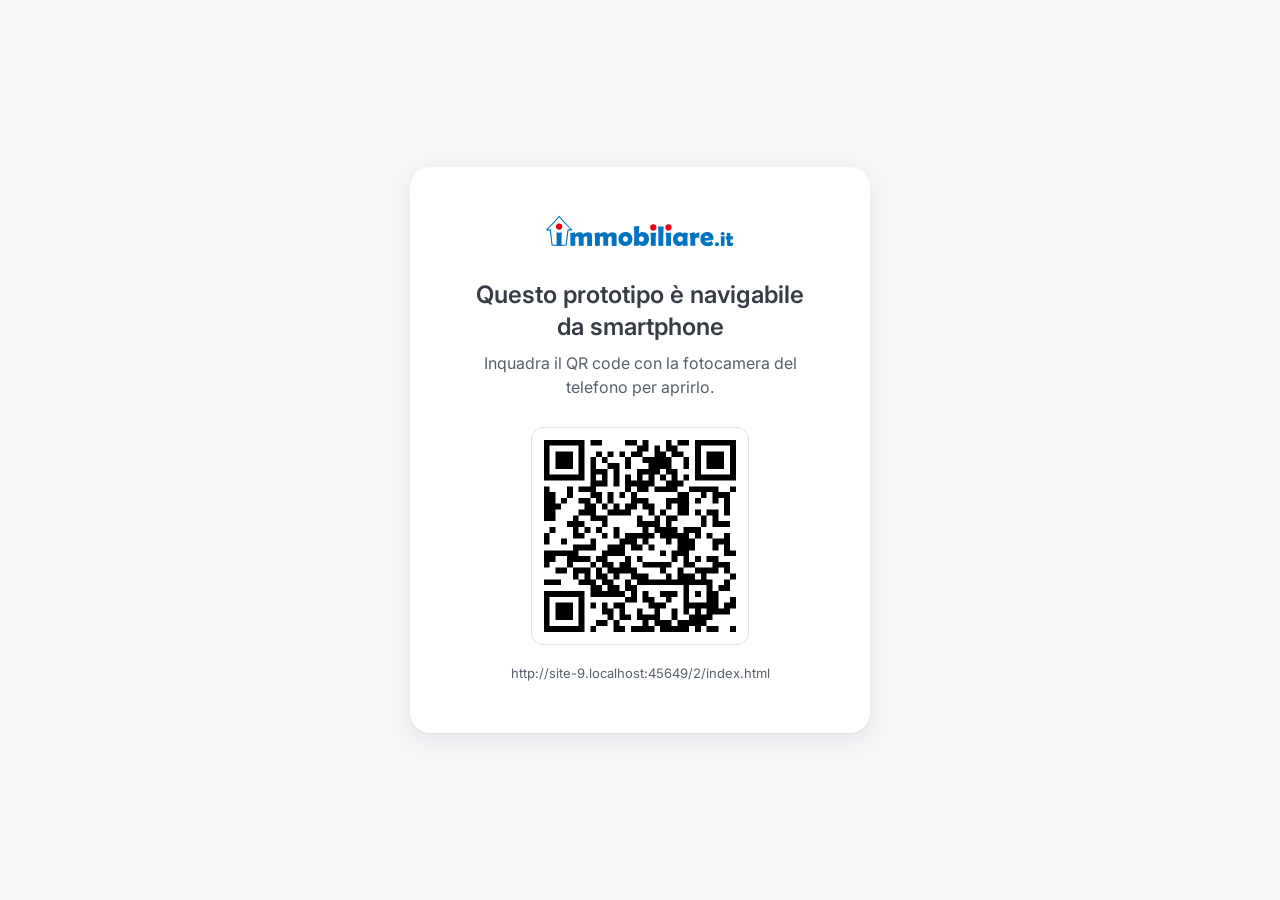
==== commit 00c2b236: "Add files via upload" ====
--- a/2/index.html
+++ b/2/index.html
@@ -7,7 +7,7 @@
 <title>Immobiliare.it · Prototipo entry point Mutui</title>
 <link rel="preconnect" href="https://fonts.googleapis.com"><link rel="preconnect" href="https://fonts.gstatic.com" crossorigin>
 <link href="https://fonts.googleapis.com/css2?family=Inter:wght@400;500;600&display=swap" rel="stylesheet">
-<link rel="stylesheet" href="../style.css">
+<link rel="stylesheet" href="../style.css?v=202611161301">
 </head>
 <body>
 
@@ -132,6 +132,6 @@
 </div>
 
 <script src="../js/qrcode.js"></script>
-<script src="../app.js"></script>
+<script src="../app.js?v=202611161301"></script>
 </body>
 </html>
